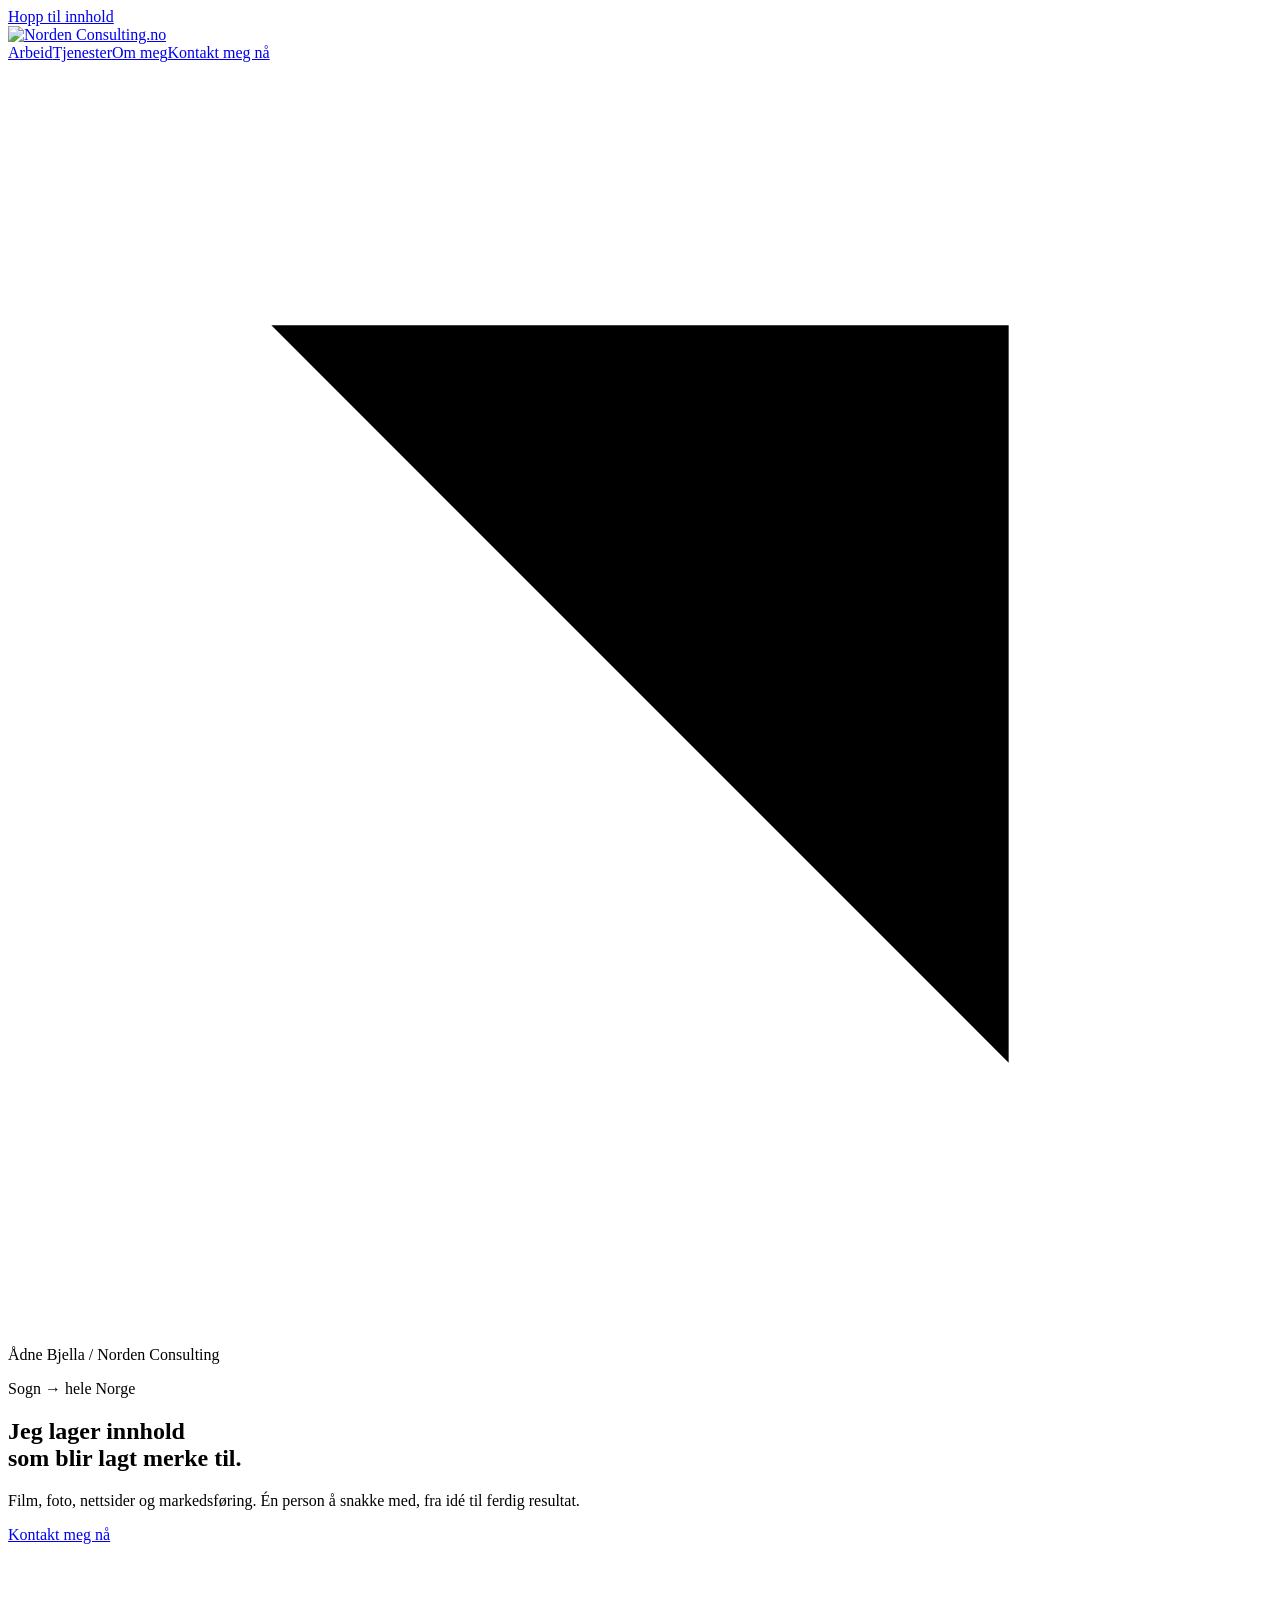
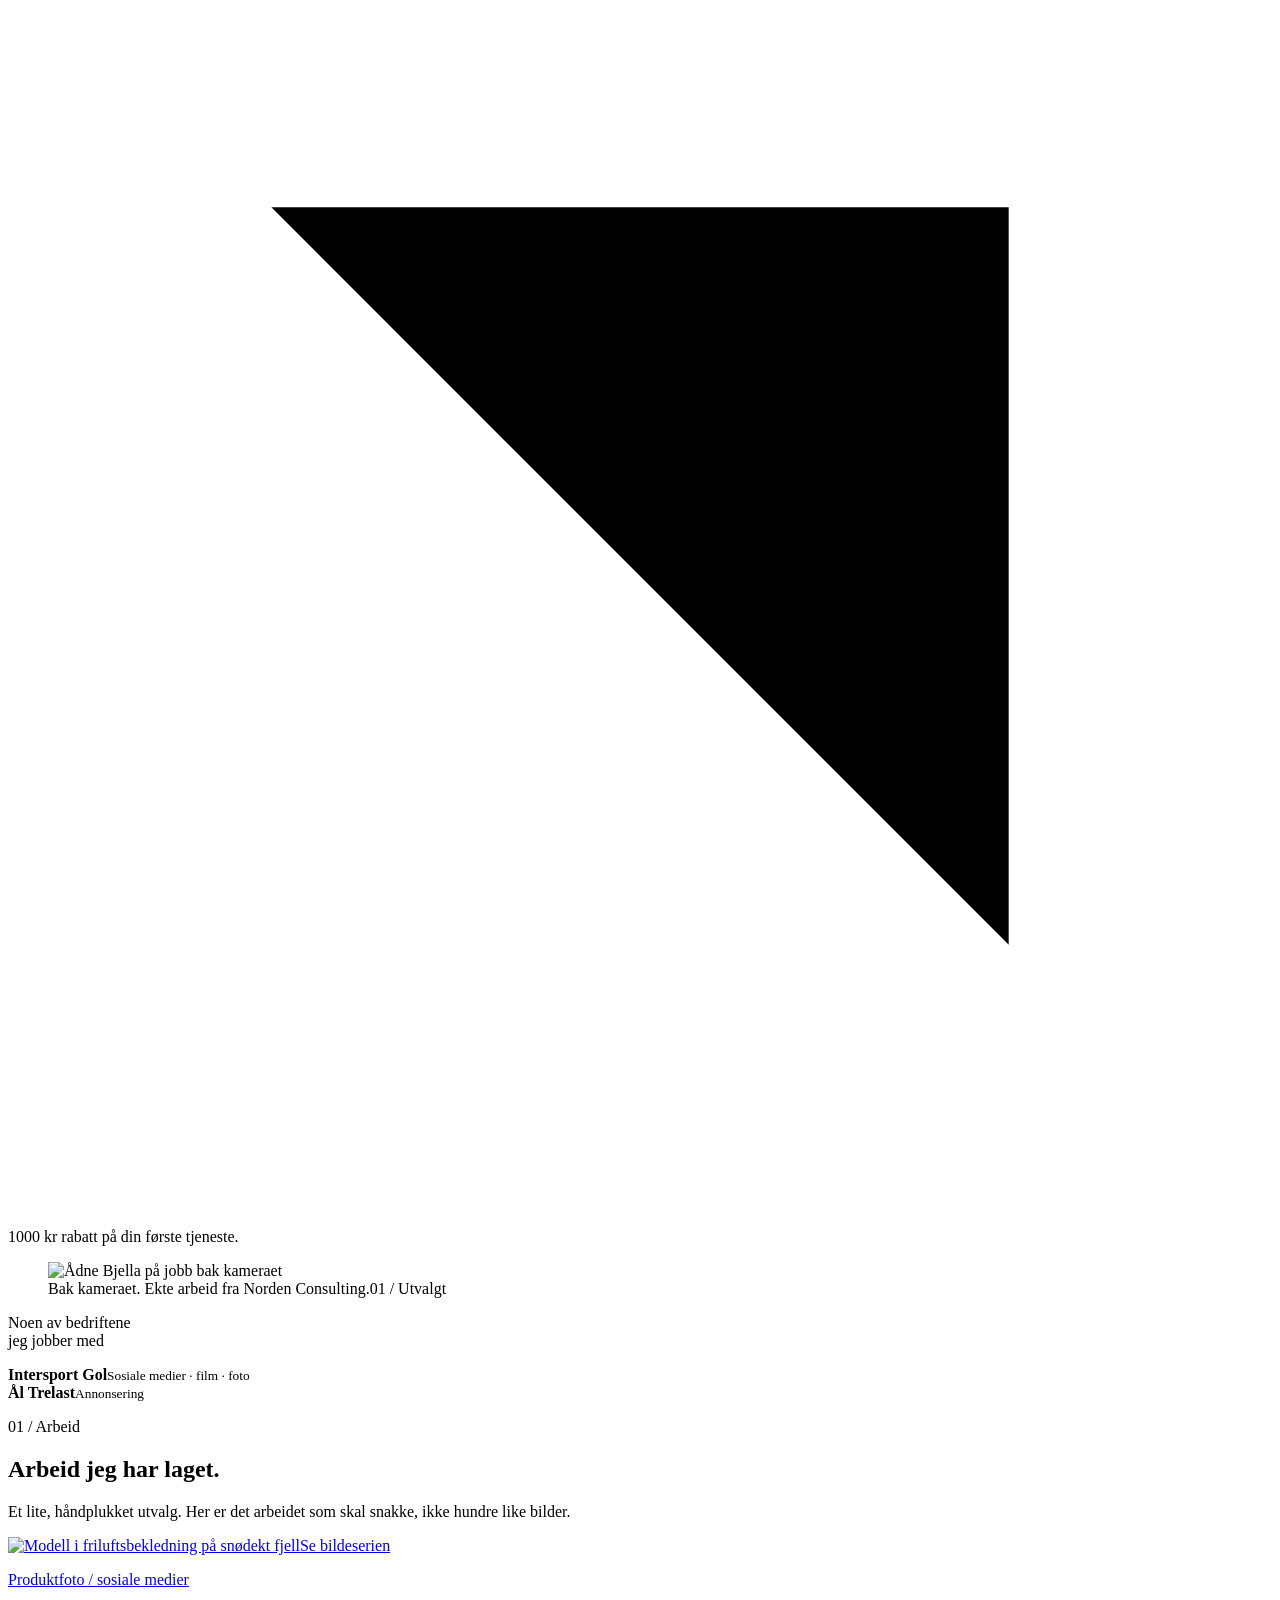
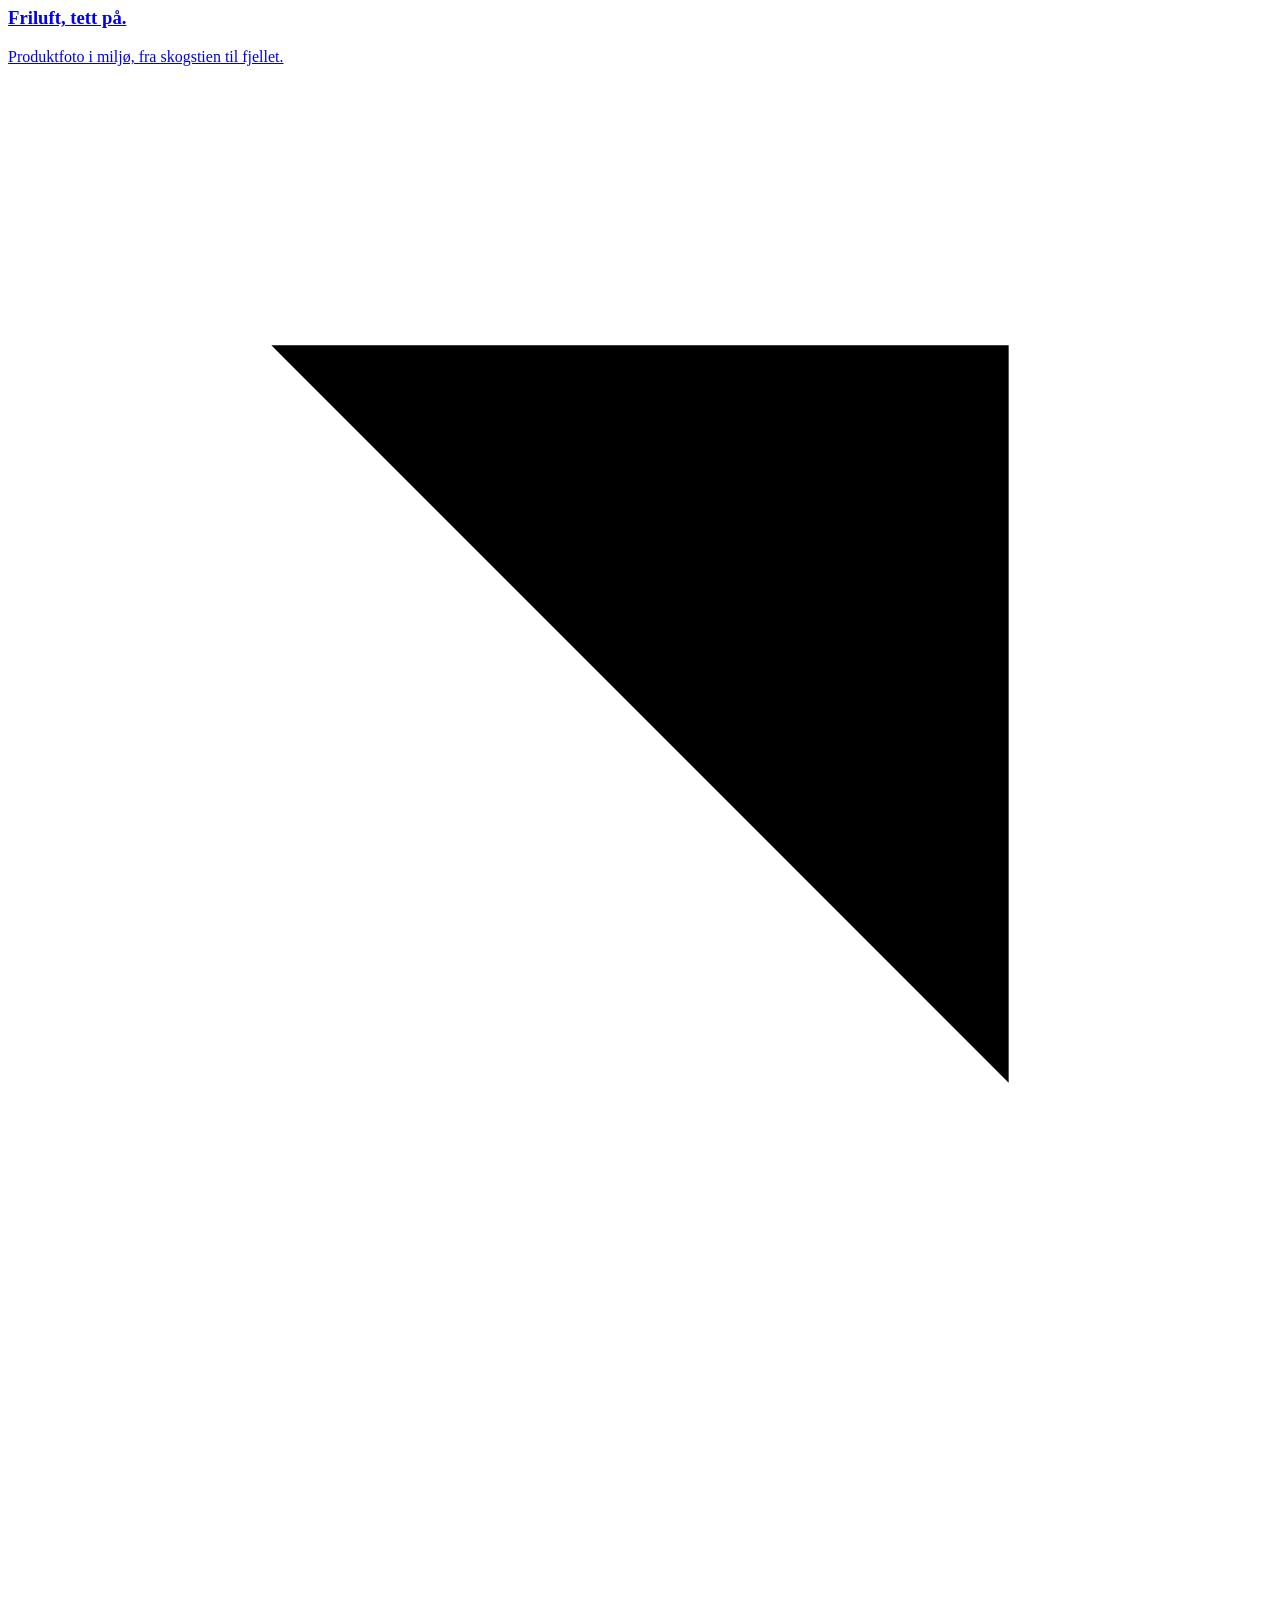
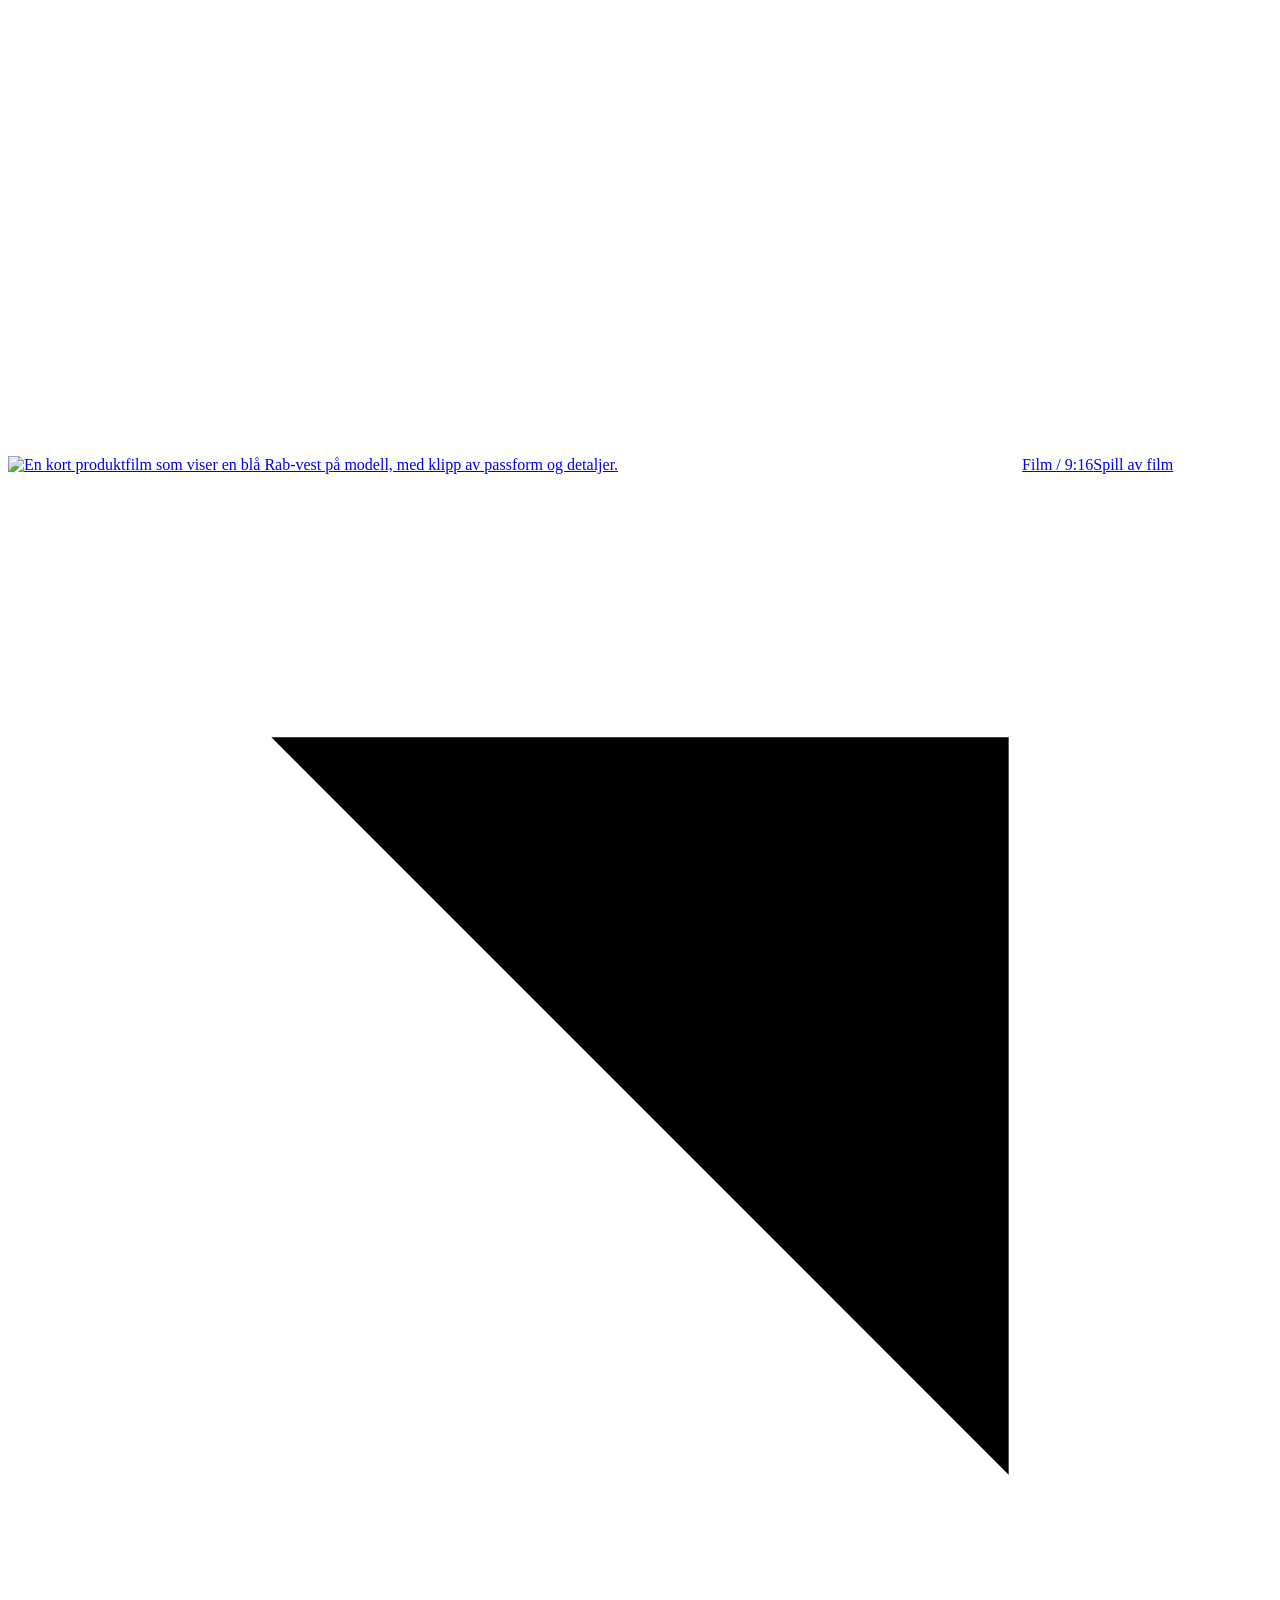
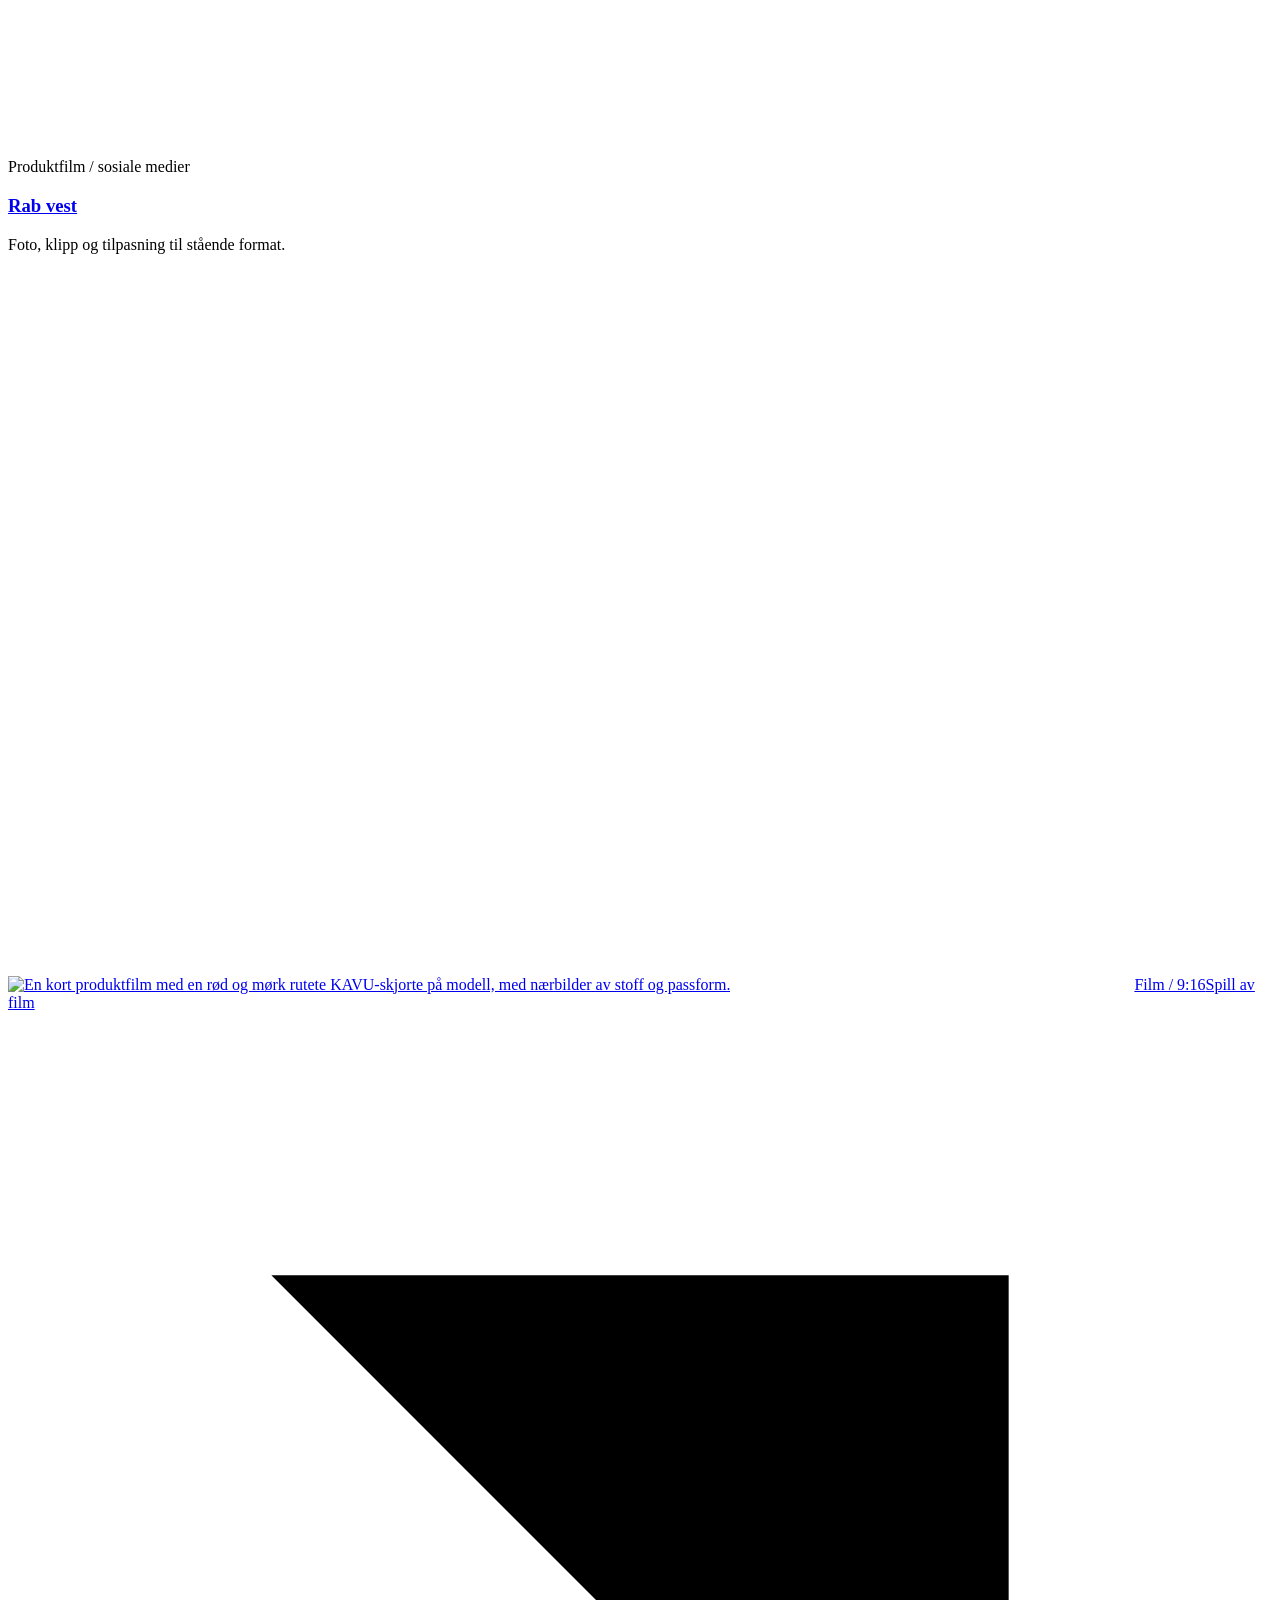
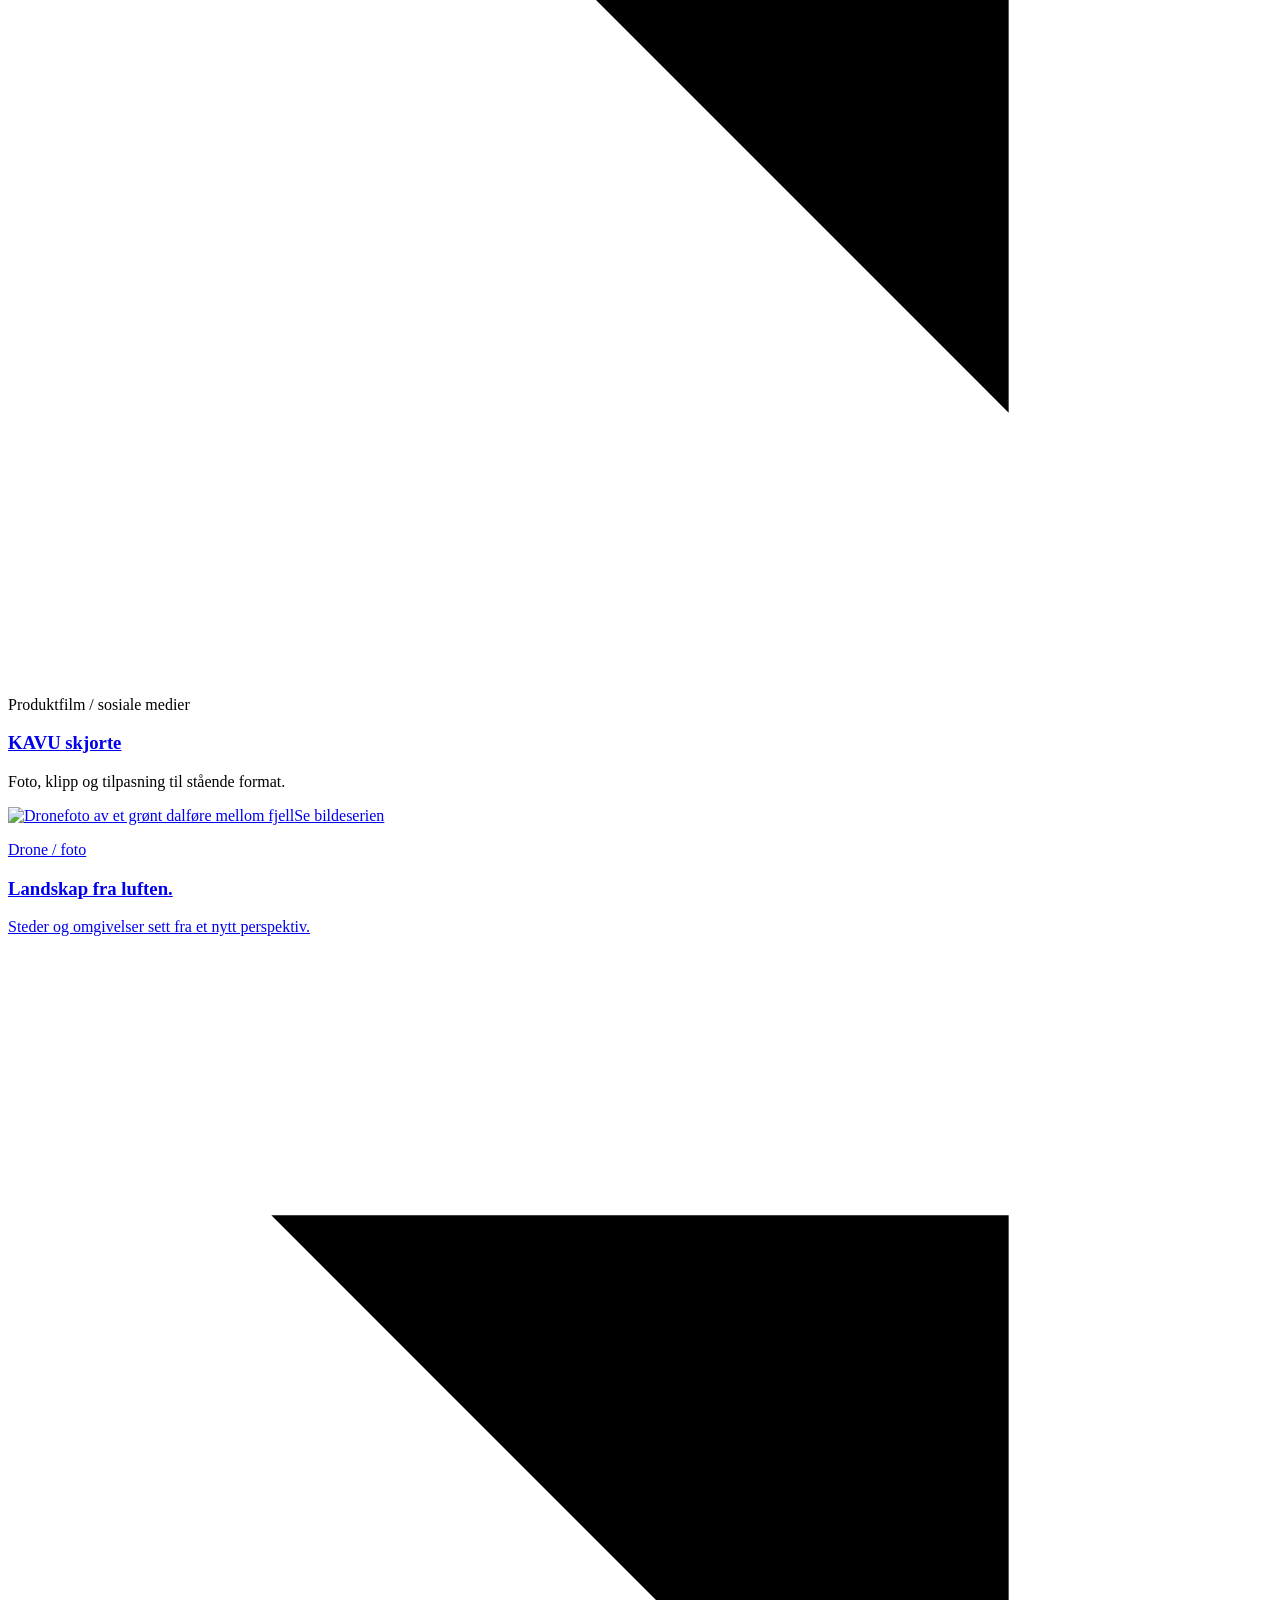
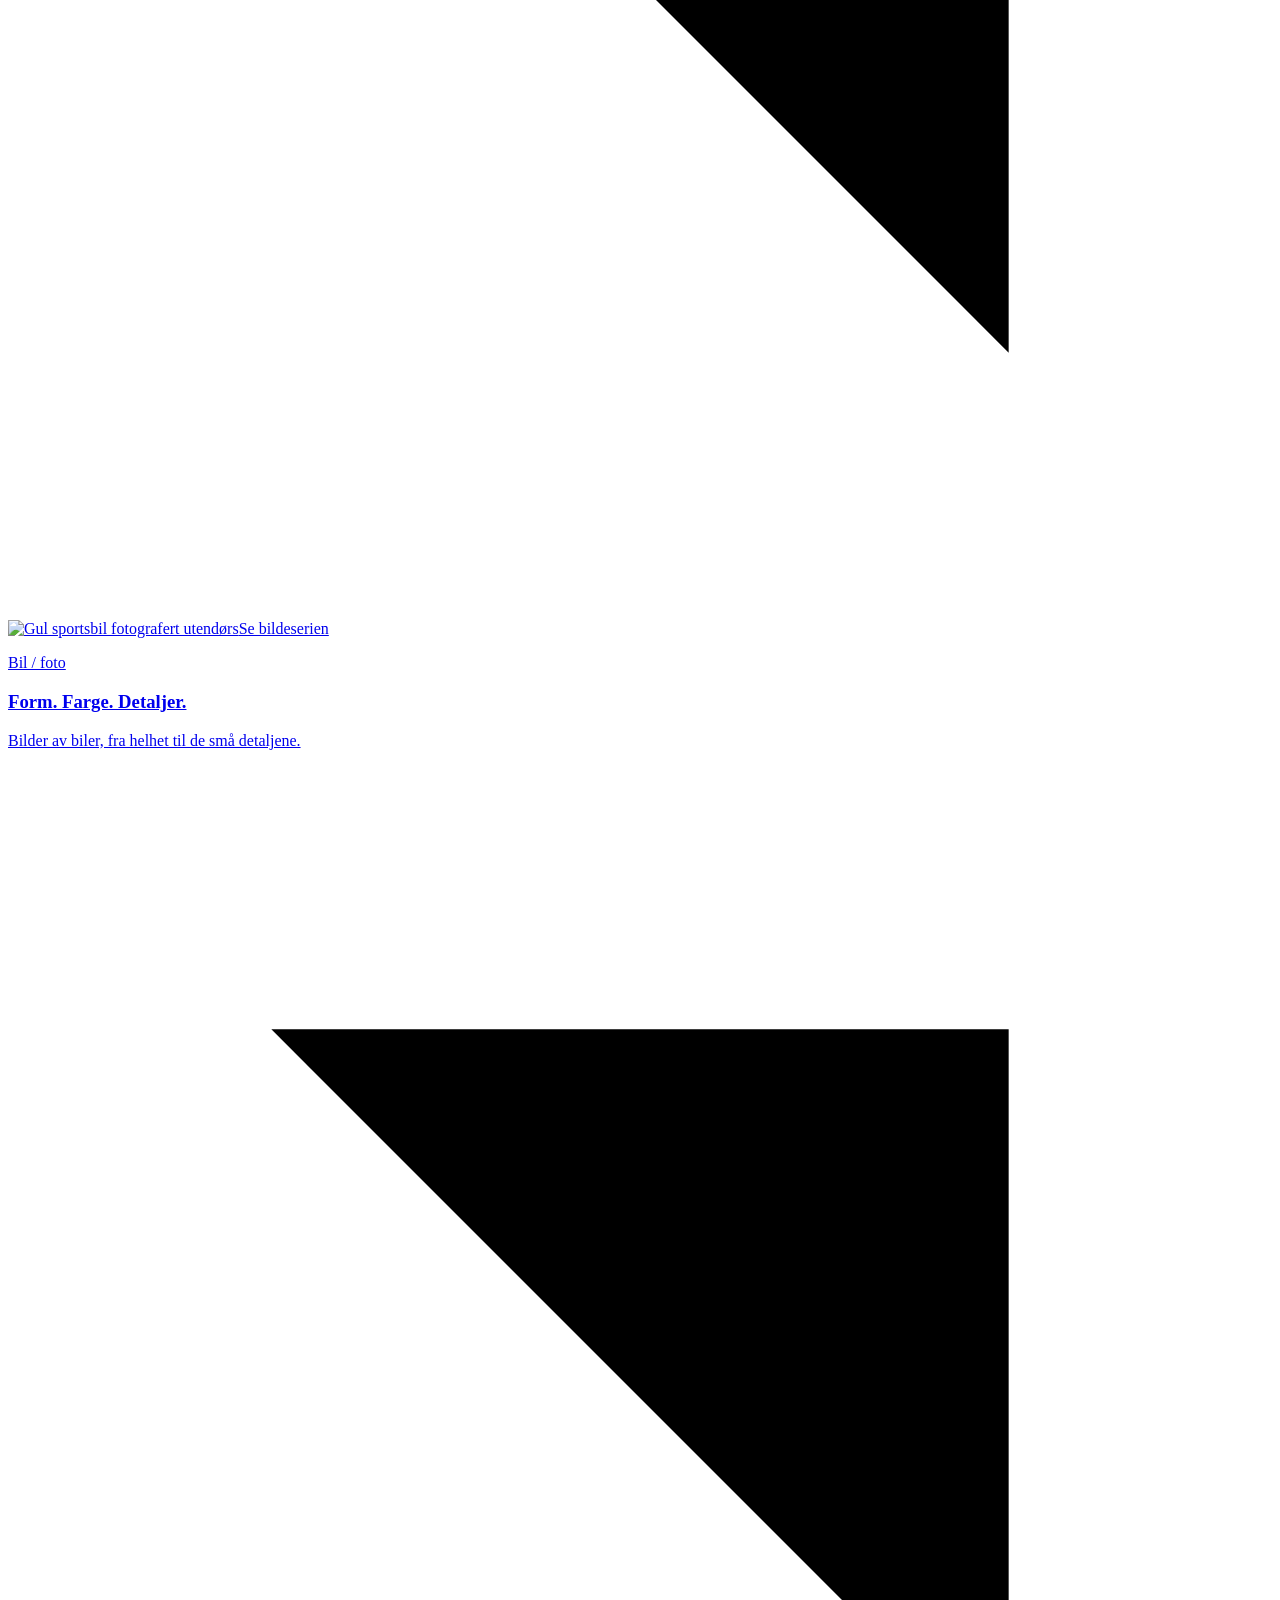
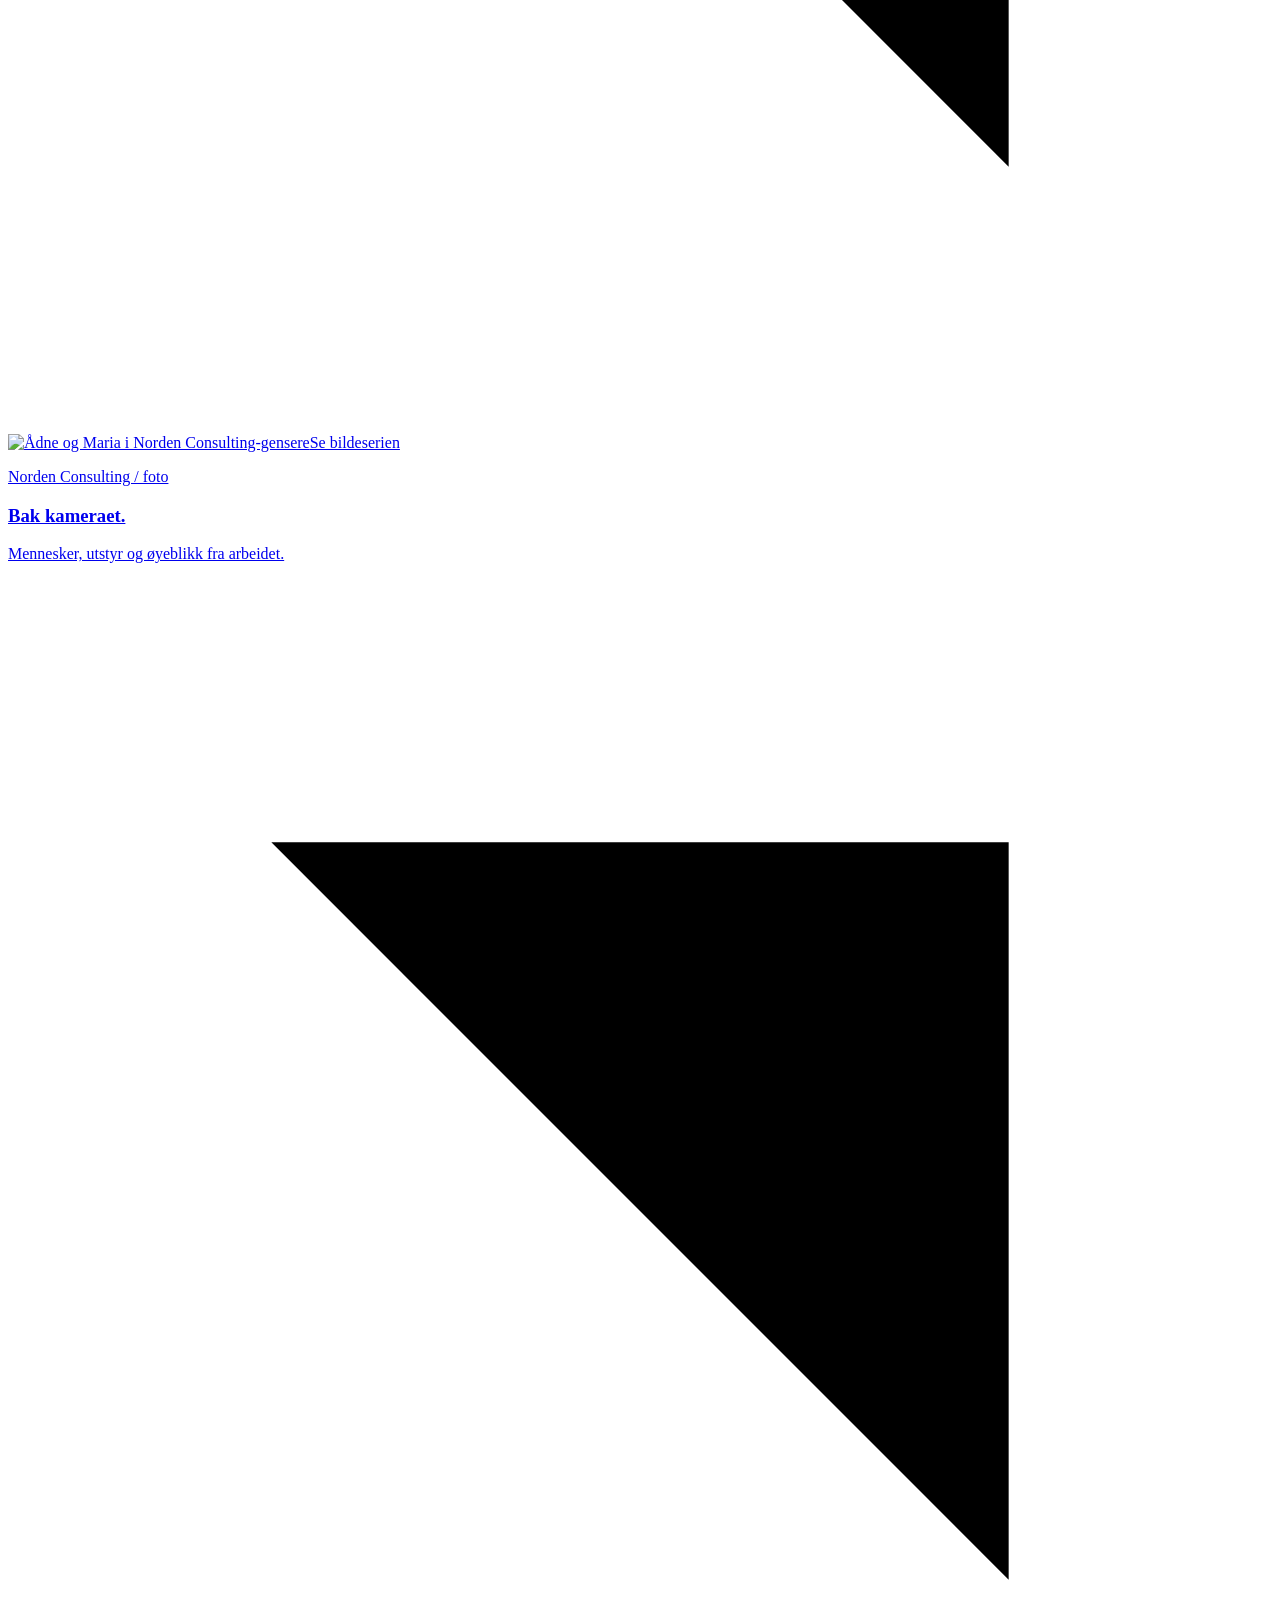
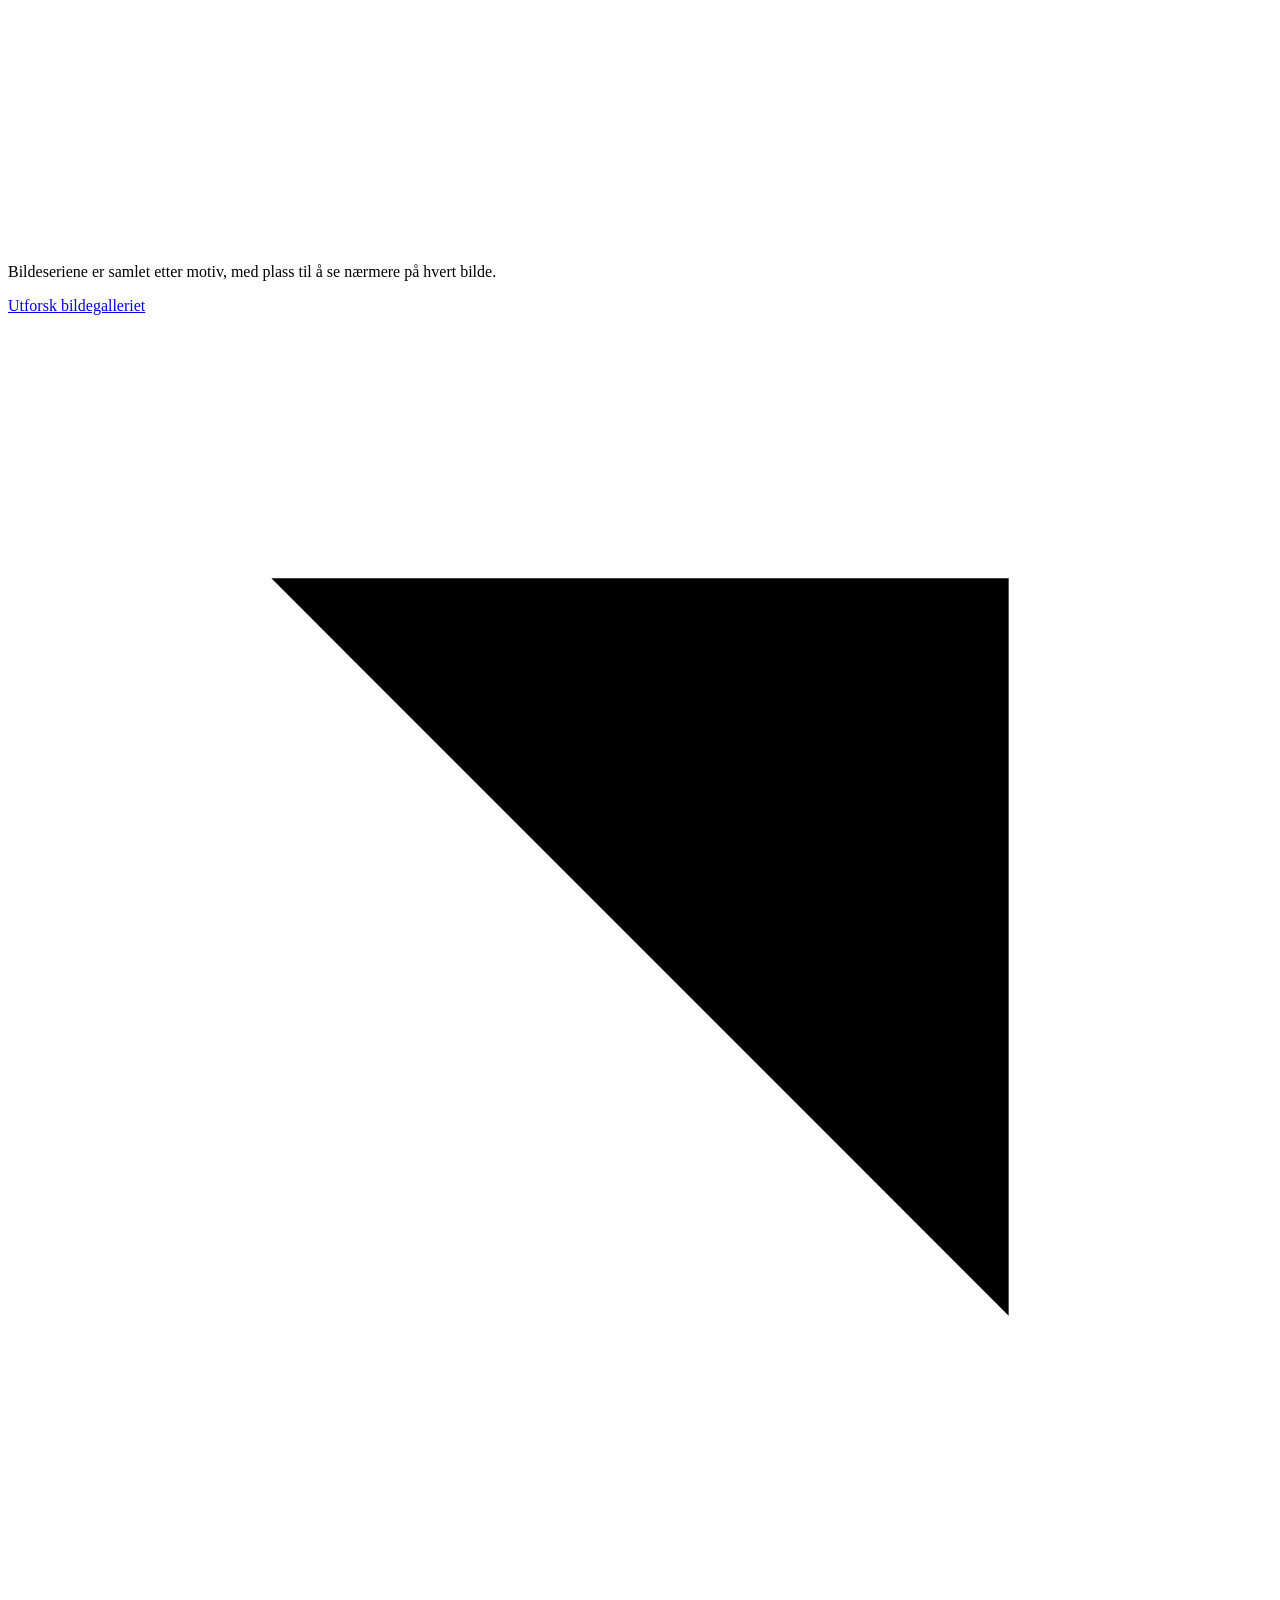
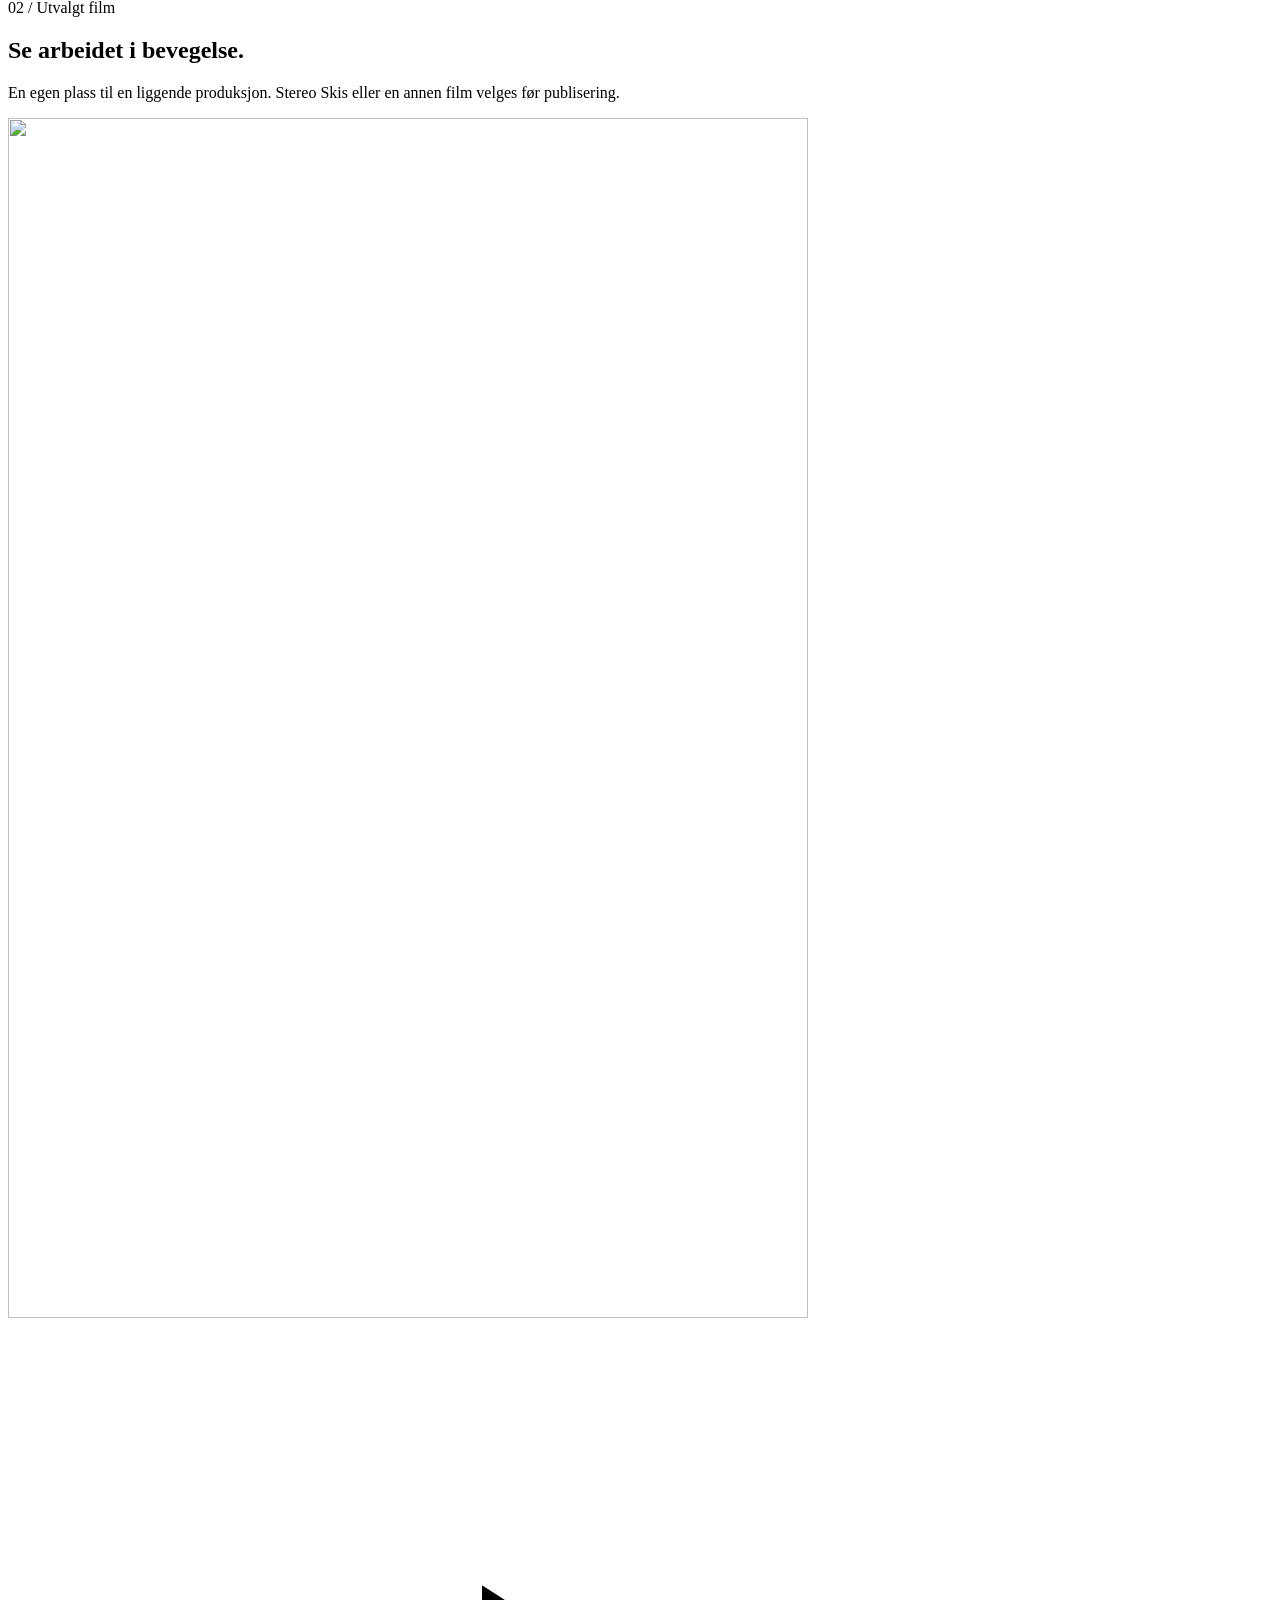
==== index.html @ a2a270f1 "Rework showcase homepage with personal hero, wide film slot, authentic review section" ====
<!doctype html>
<html lang="nb">
  <head>
    <meta charset="utf-8" />
    <meta name="viewport" content="width=device-width,initial-scale=1" />
    <title>Norden Consulting | Foto, film og markedsføring i Sogn</title>
    <meta
      name="description"
      content="Foto, videoproduksjon, annonsering, sosiale medier og nettsider fra Sogn. Norden Consulting hjelper bedrifter i Vestland og resten av Norge."
    />
    <meta name="theme-color" content="#111717" />
    <link rel="canonical" href="https://nordenconsulting.no/" />
    <meta property="og:type" content="website" />
    <meta property="og:locale" content="nb_NO" />
    <meta property="og:site_name" content="Norden Consulting" />
    <meta
      property="og:title"
      content="Norden Consulting | Foto, film og markedsføring i Sogn"
    />
    <meta
      property="og:description"
      content="Foto, videoproduksjon, annonsering, sosiale medier og nettsider fra Sogn. Norden Consulting hjelper bedrifter i Vestland og resten av Norge."
    />
    <meta property="og:url" content="https://nordenconsulting.no/" />
    <meta
      property="og:image"
      content="https://nordenconsulting.no/assets/img/og-image.jpg"
    />
    <meta property="og:image:width" content="1200" />
    <meta property="og:image:height" content="630" />
    <meta
      property="og:image:alt"
      content="Norden Consulting, foto og digital markedsføring"
    />
    <meta name="twitter:card" content="summary_large_image" />
    <meta
      name="twitter:title"
      content="Norden Consulting | Foto, film og markedsføring i Sogn"
    />
    <meta
      name="twitter:description"
      content="Foto, videoproduksjon, annonsering, sosiale medier og nettsider fra Sogn. Norden Consulting hjelper bedrifter i Vestland og resten av Norge."
    />
    <meta
      name="twitter:image"
      content="https://nordenconsulting.no/assets/img/og-image.jpg"
    />
    <link
      rel="icon"
      href="/assets/img/favicon.png"
      type="image/png"
      sizes="180x180"
    />
    <link rel="apple-touch-icon" href="/assets/img/apple-touch-icon.png" />
    <link
      rel="preload"
      href="/assets/fonts/syne.woff2"
      as="font"
      type="font/woff2"
      crossorigin
    />
    <link rel="stylesheet" href="/css/site.css" />
    <script src="/js/site.js" defer></script>
    <script type="application/ld+json">
      {
        "@context": "https://schema.org",
        "@type": "ProfessionalService",
        "@id": "https://nordenconsulting.no/#business",
        "name": "Norden Consulting",
        "url": "https://nordenconsulting.no/",
        "logo": "https://nordenconsulting.no/assets/img/norden-logo.webp",
        "image": "https://nordenconsulting.no/assets/img/og-image.jpg",
        "email": "adne@nordenconsulting.no",
        "telephone": "+4790527474",
        "description": "Ådne Bjella hjelper bedrifter med foto, film, sosiale medier, annonsering, nettsider, SEO, grafisk design, dronefoto og 3D-visning.",
        "areaServed": [
          { "@type": "AdministrativeArea", "name": "Sogn" },
          { "@type": "AdministrativeArea", "name": "Vestland" },
          { "@type": "Country", "name": "Norge" }
        ],
        "hasOfferCatalog": {
          "@type": "OfferCatalog",
          "name": "Tjenester fra Norden Consulting",
          "itemListElement": [
            { "@type": "OfferCatalog", "name": "Foto og videoproduksjon" },
            { "@type": "OfferCatalog", "name": "Sosiale medier og innholdsproduksjon" },
            { "@type": "OfferCatalog", "name": "Digital annonsering" },
            { "@type": "OfferCatalog", "name": "Nettsider og søkemotoroptimalisering" },
            { "@type": "OfferCatalog", "name": "Dronefoto og 3D-visning" }
          ]
        },
        "founder": { "@type": "Person", "name": "Ådne Bjella" },
        "hasOfferCatalog": {
          "@type": "OfferCatalog",
          "name": "Tjenester fra Norden Consulting",
          "itemListElement": [
            { "@type": "OfferCatalog", "name": "Film og foto", "itemListElement": [ { "@type": "OfferCatalog", "name": "Bedriftsfoto og produktfoto" }, { "@type": "OfferCatalog", "name": "Videoproduksjon og innhold til sosiale medier" } ] },
            { "@type": "OfferCatalog", "name": "Digital markedsføring", "itemListElement": [ { "@type": "OfferCatalog", "name": "Annonsering i sosiale medier og Google" } ] },
            { "@type": "OfferCatalog", "name": "Nettsider og synlighet", "itemListElement": [ { "@type": "OfferCatalog", "name": "Nettsider, søkemotoroptimalisering og grafisk design" } ] },
            { "@type": "OfferCatalog", "name": "Drone og 3D", "itemListElement": [ { "@type": "OfferCatalog", "name": "Dronefoto og dronefilm" }, { "@type": "OfferCatalog", "name": "3D-visning" } ] }
          ]
        },
        "address": {
          "@type": "PostalAddress",
          "addressRegion": "Sogn",
          "addressCountry": "NO"
        }
      }
    </script>
  </head>
  <body>
    <a class="skip" href="#main">Hopp til innhold</a>
    <header class="site-header">
      <div class="wrap header-inner">
        <a href="/" class="brand" aria-label="Norden Consulting, forsiden"
          ><img
            src="/assets/img/norden-logo.webp"
            alt="Norden Consulting.no"
            width="960"
            height="132"
        /></a>
        <nav class="nav" aria-label="Hovedmeny">
          <a href="/#arbeid">Arbeid</a><a href="/#tjenester">Tjenester</a
          ><a href="/#om-meg">Om meg</a
          ><a class="button header-cta" href="/#kontakt" data-contact
            >Kontakt meg nå<svg viewBox="0 0 24 24" aria-hidden="true">
              <path d="M5 19 19 5M5 5h14v14" /></svg
          ></a>
        </nav>
      </div>
    </header>
    <main id="main">
      <section class="hero wrap" aria-labelledby="hero-title">
        <div class="hero-topline">
          <p class="eyebrow">Ådne Bjella / Norden Consulting</p>
          <p class="availability">Sogn → hele Norge</p>
        </div>
        <div class="hero-grid">
          <div class="hero-copy">
            <h1 id="hero-title">Jeg lager innhold<br />som <span>blir lagt merke til.</span></h1>
            <p>
              Film, foto, nettsider og markedsføring. Én person å snakke med, fra idé til ferdig resultat.
            </p>
            <a class="button" href="/#kontakt" data-contact
              >Kontakt meg nå<svg viewBox="0 0 24 24" aria-hidden="true">
                <path d="M5 19 19 5M5 5h14v14" /></svg
            ></a>
            <p class="offer-note">1000 kr rabatt på din første tjeneste.</p>
          </div>
          <figure class="hero-visual">
            <img
              src="/assets/img/bak-kamera-800.webp"
              srcset="
                /assets/img/bak-kamera-480.webp 480w,
                /assets/img/bak-kamera-800.webp 800w
              "
              sizes="(max-width:700px) 90vw,48vw"
              width="800"
              height="1000"
              fetchpriority="high"
              alt="Ådne Bjella på jobb bak kameraet"
            />
            <figcaption>
              <span>Bak kameraet. Ekte arbeid fra Norden Consulting.</span
              ><span>01 / Utvalgt</span>
            </figcaption>
          </figure>
        </div>
        <div class="client-strip">
          <p>Noen av bedriftene<br />jeg jobber med</p>
          <div class="client">
            <strong>Intersport Gol</strong
            ><small>Sosiale medier · film · foto</small>
          </div>
          <div class="client">
            <strong>Ål Trelast</strong><small>Annonsering</small>
          </div>
        </div>
      </section>
      <section
        class="work section wrap"
        id="arbeid"
        aria-labelledby="work-title"
      >
        <div class="section-head">
          <div>
            <p class="eyebrow">01 / Arbeid</p>
            <h2 id="work-title">Arbeid jeg har laget.</h2>
          </div>
          <p>
            Et lite, håndplukket utvalg. Her er det arbeidet som skal snakke, ikke hundre like bilder.
          </p>
        </div>
        <div
          class="filters"
          role="group"
          aria-label="Filtrer porteføljen"
          hidden
        >
          <button
            class="filter"
            type="button"
            data-filter="all"
            aria-pressed="true"
          >
            Alt arbeid</button
          ><button
            class="filter"
            type="button"
            data-filter="film"
            aria-pressed="false"
          >
            Film</button
          ><button
            class="filter"
            type="button"
            data-filter="foto"
            aria-pressed="false"
          >
            Foto</button
          ><button
            class="filter"
            type="button"
            data-filter="some"
            aria-pressed="false"
          >
            SoMe-innhold</button
          ><button
            class="filter"
            type="button"
            data-filter="drone"
            aria-pressed="false"
          >
            Drone
          </button>
        </div>
        <p id="filter-status" class="sr-only" role="status"></p>
        <div class="portfolio">
          <article class="project feature" data-category="foto some">
            <a class="project-link" href="/arbeid/foto/#friluft"
              ><div class="project-media">
                <img
                  src="/assets/img/foto-cover-800.webp"
                  srcset="
                    /assets/img/foto-cover-480.webp 480w,
                    /assets/img/foto-cover-800.webp 800w
                  "
                  sizes="(max-width:700px) 90vw,45vw"
                  alt="Modell i friluftsbekledning på snødekt fjell"
                  width="800"
                  height="1200"
                  loading="lazy"
                  decoding="async"
                /><span class="project-tag">Se bildeserien</span>
              </div>
              <div class="project-info">
                <div>
                  <p class="kicker">Produktfoto / sosiale medier</p>
                  <h3>Friluft, tett på.</h3>
                  <p>Produktfoto i miljø, fra skogstien til fjellet.</p>
                </div>
                <span class="project-arrow"
                  ><svg viewBox="0 0 24 24" aria-hidden="true">
                    <path d="M5 19 19 5M5 5h14v14" /></svg
                ></span></div
            ></a>
          </article>
          <article class="project reel" data-category="film some">
            <div class="project-media" data-preview-card>
              <a
                class="project-link"
                href="/arbeid/rab-vest/"
                data-film="rab-vest"
                data-title="Rab vest"
                data-description="En kort produktfilm som viser en blå Rab-vest på modell, med klipp av passform og detaljer."
                aria-label="Spill av Rab vest"
                ><img
                  src="/assets/video/rab-vest/poster.webp"
                  width="540"
                  height="960"
                  alt="En kort produktfilm som viser en blå Rab-vest på modell, med klipp av passform og detaljer."
                  loading="lazy" /><video
                  width="404"
                  height="720"
                  muted
                  loop
                  playsinline
                  preload="none"
                  data-preview="/assets/video/rab-vest/preview.mp4"
                  aria-hidden="true"
                  tabindex="-1"
                ></video
                ><span class="project-tag">Film / 9:16</span
                ><span class="play-label"
                  >Spill av film
                  <svg viewBox="0 0 24 24" aria-hidden="true">
                    <path d="M5 19 19 5M5 5h14v14" /></svg></span></a
              ><button
                class="preview-toggle"
                type="button"
                aria-label="Spill stille forhåndsvisning av Rab vest"
                aria-pressed="false"
                hidden
              >
                ▷
              </button>
            </div>
            <div class="project-info">
              <div>
                <p class="kicker">Produktfilm / sosiale medier</p>
                <h3><a href="/arbeid/rab-vest/">Rab vest</a></h3>
                <p>Foto, klipp og tilpasning til stående format.</p>
              </div>
            </div>
          </article>
          <article class="project reel" data-category="film some">
            <div class="project-media" data-preview-card>
              <a
                class="project-link"
                href="/arbeid/kavu-skjorte/"
                data-film="kavu-skjorte"
                data-title="KAVU skjorte"
                data-description="En kort produktfilm med en rød og mørk rutete KAVU-skjorte på modell, med nærbilder av stoff og passform."
                aria-label="Spill av KAVU skjorte"
                ><img
                  src="/assets/video/kavu-skjorte/poster.webp"
                  width="540"
                  height="960"
                  alt="En kort produktfilm med en rød og mørk rutete KAVU-skjorte på modell, med nærbilder av stoff og passform."
                  loading="lazy" /><video
                  width="404"
                  height="720"
                  muted
                  loop
                  playsinline
                  preload="none"
                  data-preview="/assets/video/kavu-skjorte/preview.mp4"
                  aria-hidden="true"
                  tabindex="-1"
                ></video
                ><span class="project-tag">Film / 9:16</span
                ><span class="play-label"
                  >Spill av film
                  <svg viewBox="0 0 24 24" aria-hidden="true">
                    <path d="M5 19 19 5M5 5h14v14" /></svg></span></a
              ><button
                class="preview-toggle"
                type="button"
                aria-label="Spill stille forhåndsvisning av KAVU skjorte"
                aria-pressed="false"
                hidden
              >
                ▷
              </button>
            </div>
            <div class="project-info">
              <div>
                <p class="kicker">Produktfilm / sosiale medier</p>
                <h3><a href="/arbeid/kavu-skjorte/">KAVU skjorte</a></h3>
                <p>Foto, klipp og tilpasning til stående format.</p>
              </div>
            </div>
          </article>
          <article class="project" data-category="foto drone">
            <a class="project-link" href="/arbeid/foto/#drone"
              ><div class="project-media">
                <img
                  src="/assets/img/drone-cover-800.webp"
                  srcset="
                    /assets/img/drone-cover-480.webp 480w,
                    /assets/img/drone-cover-800.webp 800w
                  "
                  sizes="(max-width:700px) 90vw,45vw"
                  alt="Dronefoto av et grønt dalføre mellom fjell"
                  width="800"
                  height="600"
                  loading="lazy"
                  decoding="async"
                /><span class="project-tag">Se bildeserien</span>
              </div>
              <div class="project-info">
                <div>
                  <p class="kicker">Drone / foto</p>
                  <h3>Landskap fra luften.</h3>
                  <p>Steder og omgivelser sett fra et nytt perspektiv.</p>
                </div>
                <span class="project-arrow"
                  ><svg viewBox="0 0 24 24" aria-hidden="true">
                    <path d="M5 19 19 5M5 5h14v14" /></svg
                ></span></div
            ></a>
          </article>
          <article class="project" data-category="foto">
            <a class="project-link" href="/arbeid/foto/#bil"
              ><div class="project-media">
                <img
                  src="/assets/img/bil-cover-800.webp"
                  srcset="
                    /assets/img/bil-cover-480.webp 480w,
                    /assets/img/bil-cover-800.webp 800w
                  "
                  sizes="(max-width:700px) 90vw,45vw"
                  alt="Gul sportsbil fotografert utendørs"
                  width="800"
                  height="1200"
                  loading="lazy"
                  decoding="async"
                /><span class="project-tag">Se bildeserien</span>
              </div>
              <div class="project-info">
                <div>
                  <p class="kicker">Bil / foto</p>
                  <h3>Form. Farge. Detaljer.</h3>
                  <p>Bilder av biler, fra helhet til de små detaljene.</p>
                </div>
                <span class="project-arrow"
                  ><svg viewBox="0 0 24 24" aria-hidden="true">
                    <path d="M5 19 19 5M5 5h14v14" /></svg
                ></span></div
            ></a>
          </article>
          <article class="project" data-category="foto">
            <a class="project-link" href="/arbeid/foto/#bak-kamera"
              ><div class="project-media">
                <img
                  src="/assets/img/norden-gensere-800.webp"
                  srcset="
                    /assets/img/norden-gensere-480.webp 480w,
                    /assets/img/norden-gensere-800.webp 800w
                  "
                  sizes="(max-width:700px) 90vw,45vw"
                  alt="Ådne og Maria i Norden Consulting-gensere"
                  width="800"
                  height="1200"
                  loading="lazy"
                  decoding="async"
                /><span class="project-tag">Se bildeserien</span>
              </div>
              <div class="project-info">
                <div>
                  <p class="kicker">Norden Consulting / foto</p>
                  <h3>Bak kameraet.</h3>
                  <p>Mennesker, utstyr og øyeblikk fra arbeidet.</p>
                </div>
                <span class="project-arrow"
                  ><svg viewBox="0 0 24 24" aria-hidden="true">
                    <path d="M5 19 19 5M5 5h14v14" /></svg
                ></span></div
            ></a>
          </article>
        </div>
        <div class="work-bottom">
          <p>
            Bildeseriene er samlet etter motiv, med plass til å se nærmere på
            hvert bilde.
          </p>
          <a class="text-link" href="/arbeid/foto/"
            >Utforsk bildegalleriet
            <svg viewBox="0 0 24 24" aria-hidden="true">
              <path d="M5 19 19 5M5 5h14v14" /></svg
          ></a>
        </div>
      </section>
      <section class="section showcase-film wrap" id="film" aria-labelledby="showcase-film-title">
        <div class="section-head">
          <div><p class="eyebrow">02 / Utvalgt film</p><h2 id="showcase-film-title">Se arbeidet i bevegelse.</h2></div>
          <p>En egen plass til en liggende produksjon. Stereo Skis eller en annen film velges før publisering.</p>
        </div>
        <div class="feature-film-shell">
          <div class="feature-film-frame" role="img" aria-label="Plass reservert for en liggende filmproduksjon i 16:9-format">
            <img src="/assets/img/foto-cover-800.webp" alt="" width="800" height="1200" loading="lazy" decoding="async"/>
            <div class="feature-film-overlay">
              <span class="feature-film-mark"><svg viewBox="0 0 24 24" aria-hidden="true"><path d="m9 5 11 7-11 7z"/></svg></span>
              <span class="feature-film-caption">Utvalgt film / 16:9</span>
              <strong>Filmplass klar</strong>
              <small>Endelig film og plakatbilde legges inn når de er valgt.</small>
            </div>
          </div>
          <!-- Release: replace the static frame with an actual <video controls playsinline preload="metadata" poster="..."><source src="..." type="video/mp4"></video>. Never publish a non-working play button. -->
        </div>
      </section>
      <section class="section reviews wrap" id="anmeldelser" aria-labelledby="reviews-title">
        <div class="section-head">
          <div><p class="eyebrow">03 / Samarbeid</p><h2 id="reviews-title">Hva kundene sier.</h2></div>
          <p>Her får daglig leder plass med et ekte portrett, navn, firma og sin egen kommentar.</p>
        </div>
        <div class="review-preview">
          <div class="review-avatar" aria-hidden="true"><svg viewBox="0 0 24 24"><circle cx="12" cy="8" r="4"/><path d="M4 21c0-5 3-8 8-8s8 3 8 8"/></svg></div>
          <div>
            <p class="review-flag">Klart for første kundeomtale</p>
            <p class="review-quote">Kundeuttalelser legges inn når sitat, bilde, navn og tillatelse er bekreftet.</p>
            <p class="review-person">Daglig leder · Bedrift</p>
          </div>
        </div>
      </section>
      <section
        class="section light"
        id="tjenester"
        aria-labelledby="services-title"
      >
        <div class="wrap">
          <p class="eyebrow">04 / Dette kan jeg hjelpe med</p>
          <div class="service-intro">
            <h2 id="services-title">Dette hjelper jeg deg med.</h2>
            <p>
              Trenger du en film, noen som følger opp de sosiale kanalene eller
              en ny nettside? Jeg hjelper med det du trenger, og setter det
              sammen når det er nyttig.
            </p>
          </div>
          <article class="service-row">
            <span class="service-no">01</span>
            <h3><svg class="service-icon" viewBox="0 0 24 24" fill="none" stroke="currentColor" stroke-width="1.6" stroke-linecap="round" stroke-linejoin="round" aria-hidden="true"><path d="M4 7h4l2-2h4l2 2h4v12H4z"/><circle cx="12" cy="13" r="3.5"/></svg>Innhold med noe å vise.</h3>
            <div>
              <p>
                Jeg fotograferer og filmer produkter, mennesker og steder. Du
                får innhold tilpasset nettsiden, kampanjen eller de sosiale
                kanalene.
              </p>
              <ul>
                <li>Foto og film</li>
                <li>Sosiale medier</li>
              </ul>
            </div>
          </article>
          <article class="service-row">
            <span class="service-no">02</span>
            <h3><svg class="service-icon" viewBox="0 0 24 24" fill="none" stroke="currentColor" stroke-width="1.6" stroke-linecap="round" stroke-linejoin="round" aria-hidden="true"><path d="m4 11 10-5v12L4 14z"/><path d="M14 9a4 4 0 0 1 0 6M7 15l1 5h4l-2-5"/></svg>Annonser som treffer riktig.</h3>
            <div>
              <p>
                Jeg hjelper med oppsett, innhold og oppfølging av annonser.
                Plattform og budskap velges ut fra hvem bedriften din vil nå.
              </p>
              <ul>
                <li>Google</li>
                <li>Snapchat</li>
                <li>TikTok</li>
              </ul>
            </div>
          </article>
          <article class="service-row">
            <span class="service-no">03</span>
            <h3><svg class="service-icon" viewBox="0 0 24 24" fill="none" stroke="currentColor" stroke-width="1.6" stroke-linecap="round" stroke-linejoin="round" aria-hidden="true"><rect x="3" y="4" width="18" height="16" rx="2"/><path d="M3 9h18M7 6.5h.01M10 6.5h.01M8 15h8"/></svg>Et godt sted å lande.</h3>
            <div>
              <p>
                Jeg lager oversiktlige nettsider og jobber med innhold, struktur
                og SEO, slik at det blir enklere å finne deg og ta kontakt.
              </p>
              <ul>
                <li>Nettsider</li>
                <li>SEO</li>
                <li>Grafisk design</li>
              </ul>
            </div>
          </article>
          <article class="service-row">
            <span class="service-no">04</span>
            <h3><svg class="service-icon" viewBox="0 0 24 24" fill="none" stroke="currentColor" stroke-width="1.6" stroke-linecap="round" stroke-linejoin="round" aria-hidden="true"><circle cx="12" cy="12" r="8"/><path d="M4 12h16M12 4c-5 5-5 11 0 16M12 4c5 5 5 11 0 16"/></svg>Mer av helheten.</h3>
            <div>
              <p>
                Dronefoto og film viser omgivelsene. Med en 3D-visning kan
                kunder utforske rom og eiendommer digitalt, før de kommer på
                besøk.
              </p>
              <ul>
                <li>Dronefoto og film</li>
                <li>3D-visning</li>
              </ul>
            </div>
          </article>
          <div class="service-foot">
            <p>Jeg hjelper deg gjerne med å finne et godt sted å begynne.</p>
            <a class="button" href="/#kontakt" data-contact
              >Kontakt meg nå<svg viewBox="0 0 24 24" aria-hidden="true">
                <path d="M5 19 19 5M5 5h14v14" /></svg
            ></a>
          </div>
        </div>
      </section>
      <section class="section wrap" id="om-meg" aria-labelledby="about-title">
        <div class="about-grid">
          <figure class="portrait">
            <img
              src="/assets/img/adne-bjella-800.webp"
              srcset="
                /assets/img/adne-bjella-480.webp 480w,
                /assets/img/adne-bjella-800.webp 800w
              "
              sizes="(max-width:700px) 90vw,45vw"
              alt="Ådne Bjella, fotograf og mannen bak Norden Consulting"
              width="800"
              height="1000"
              loading="lazy"
              decoding="async"
            />
            <figcaption>
              <span>Ådne Bjella</span
              ><span>Han bak kameraet. Og e-posten.</span>
            </figcaption>
          </figure>
          <div class="about-copy">
            <p class="eyebrow">05 / Én person. Direkte kontakt.</p>
            <h2 id="about-title">Hei, jeg er Ådne.</h2>
            <p>
              Jeg driver Norden Consulting fra Sogn og jobber med bedrifter i
              hele Norge. Jeg liker å være tett på arbeidet, fra idé og opptak
              til ferdig innhold.
            </p>
            <p>
              Hos meg snakker du med den som gjør jobben. Jeg kan hjelpe med et
              enkelt oppdrag eller følge opp markedsføringen over tid.
            </p>
            <a class="text-link" href="/arbeid/foto/#bak-kamera"
              >Bli med bak kameraet
              <svg viewBox="0 0 24 24" aria-hidden="true">
                <path d="M5 19 19 5M5 5h14v14" /></svg
            ></a>
            <div class="process" aria-label="Slik jobber jeg">
              <div>
                <span>01</span><strong>En prat</strong>
                <p>Hva trenger du, og hvem skal du nå?</p>
              </div>
              <div>
                <span>02</span><strong>En plan</strong>
                <p>Innhold, omfang og pris avtales først.</p>
              </div>
              <div>
                <span>03</span><strong>Leveranse</strong>
                <p>Jeg produserer, tilpasser og følger opp.</p>
              </div>
            </div>
          </div>
        </div>
      </section>
      <section
        class="contact section wrap"
        id="kontakt"
        aria-labelledby="contact-title"
      >
        <div class="contact-grid">
          <div class="contact-copy">
            <p class="eyebrow">06 / La oss snakke</p>
            <h2 id="contact-title">Hva har du<br />på gang?</h2>
            <p>
              Fortell litt om bedriften og det du trenger hjelp med. Jeg tar
              kontakt, så finner jeg et forslag som passer.
            </p>
            <div class="discount">1000 kr</div>
            <p>rabatt på din første tjeneste.</p>
            <div class="contact-details">
              <a href="tel:+4790527474">905 27 474</a
              ><a href="mailto:adne@nordenconsulting.no"
                >adne@nordenconsulting.no</a
              >
            </div>
          </div>
          <div id="contact-home">
            <div class="contact-card" id="contact-card">
              <h3 id="form-title">Kontakt meg nå</h3>
              <p>En uforpliktende prat starter her.</p>
              <form
                id="contact-form"
                action="https://formspree.io/f/xeenpybw"
                method="POST"
              >
                <input
                  type="hidden"
                  name="subject"
                  value="Ny henvendelse fra Norden Consulting"
                />
                <div class="trap" aria-hidden="true">
                  <label for="website">La dette feltet stå tomt</label
                  ><input
                    id="website"
                    name="_gotcha"
                    tabindex="-1"
                    autocomplete="off"
                  />
                </div>
                <div class="form-grid">
                  <div class="field">
                    <label for="navn">Navn</label
                    ><input
                      id="navn"
                      name="navn"
                      autocomplete="name"
                      required
                      maxlength="120"
                    />
                  </div>
                  <div class="field">
                    <label for="epost">E-post</label
                    ><input
                      id="epost"
                      name="epost"
                      type="email"
                      autocomplete="email"
                      required
                      maxlength="254"
                    />
                  </div>
                  <div class="field full">
                    <label for="bedrift">Bedrift <span>(valgfritt)</span></label
                    ><input
                      id="bedrift"
                      name="bedrift"
                      autocomplete="organization"
                      maxlength="160"
                    />
                  </div>
                  <div class="field full">
                    <label for="melding">Hva trenger du hjelp med?</label
                    ><textarea
                      id="melding"
                      name="melding"
                      rows="4"
                      required
                      maxlength="5000"
                      placeholder="Fortell litt om det du har på gang."
                    ></textarea>
                  </div>
                </div>
                <div class="form-actions">
                  <button class="button" type="submit" id="send-button">
                    Send melding
                    <svg viewBox="0 0 24 24" aria-hidden="true">
                      <path d="M5 19 19 5M5 5h14v14" />
                    </svg>
                  </button>
                </div>
                <p class="form-note">
                  Opplysningene brukes for å svare på henvendelsen din.
                  <a href="/personvern/">Les om personvern</a>.
                </p>
                <p
                  class="form-status"
                  id="form-status"
                  role="status"
                  aria-live="polite"
                ></p>
                <button
                  id="native-submit"
                  class="button secondary"
                  type="button"
                  hidden
                >
                  Fortsett hos Formspree
                </button>
              </form>
              <div class="contact-details" data-modal-details hidden>
                <a href="tel:+4790527474">Ring 905 27 474</a
                ><a href="mailto:adne@nordenconsulting.no"
                  >adne@nordenconsulting.no</a
                >
              </div>
            </div>
          </div>
        </div>
      </section>
    </main>
    <footer class="site-footer">
      <div class="wrap footer-inner">
        <div class="footer-brand">
          <a href="/" class="brand" aria-label="Norden Consulting, forsiden"
            ><img
              src="/assets/img/norden-logo.webp"
              alt="Norden Consulting.no"
              width="960"
              height="132"
          /></a>
          <p>
            © 2026 Norden Consulting<br />Sogn, med hele Norge som
            arbeidsplass.
          </p>
        </div>
        <div class="footer-links">
          <a href="/arbeid/foto/">Bildegalleri</a
          ><a href="/personvern/">Personvern</a><a href="/#kontakt">Kontakt</a>
        </div>
      </div>
    </footer>
    <dialog
      class="modal photo-modal"
      id="photo-dialog"
      aria-labelledby="photo-caption"
    >
      <button
        class="modal-close"
        type="button"
        data-close
        aria-label="Lukk bildet"
      >
        ×</button
      ><img id="photo-full" alt="" width="1200" height="800" />
      <p id="photo-caption"></p>
    </dialog>
    <dialog
      class="modal video-modal"
      id="video-dialog"
      aria-labelledby="video-title"
    >
      <button
        class="modal-close"
        type="button"
        data-close
        aria-label="Lukk filmen"
      >
        ×</button
      ><video
        id="full-video"
        controls
        playsinline
        preload="none"
        width="1080"
        height="1920"
        aria-describedby="video-description"
      ></video>
      <h2 id="video-title"></h2>
      <p id="video-description"></p>
      <p id="video-error" hidden>
        Filmen kunne ikke lastes.
        <a id="video-fallback" href="/">Åpne filmsiden</a>.
      </p>
    </dialog>
    <dialog class="modal" id="contact-dialog" aria-labelledby="form-title">
      <button
        class="modal-close"
        type="button"
        data-close
        aria-label="Lukk kontaktskjema"
      >
        ×
      </button>
      <div id="contact-modal-content"></div>
    </dialog>
  </body>
</html>
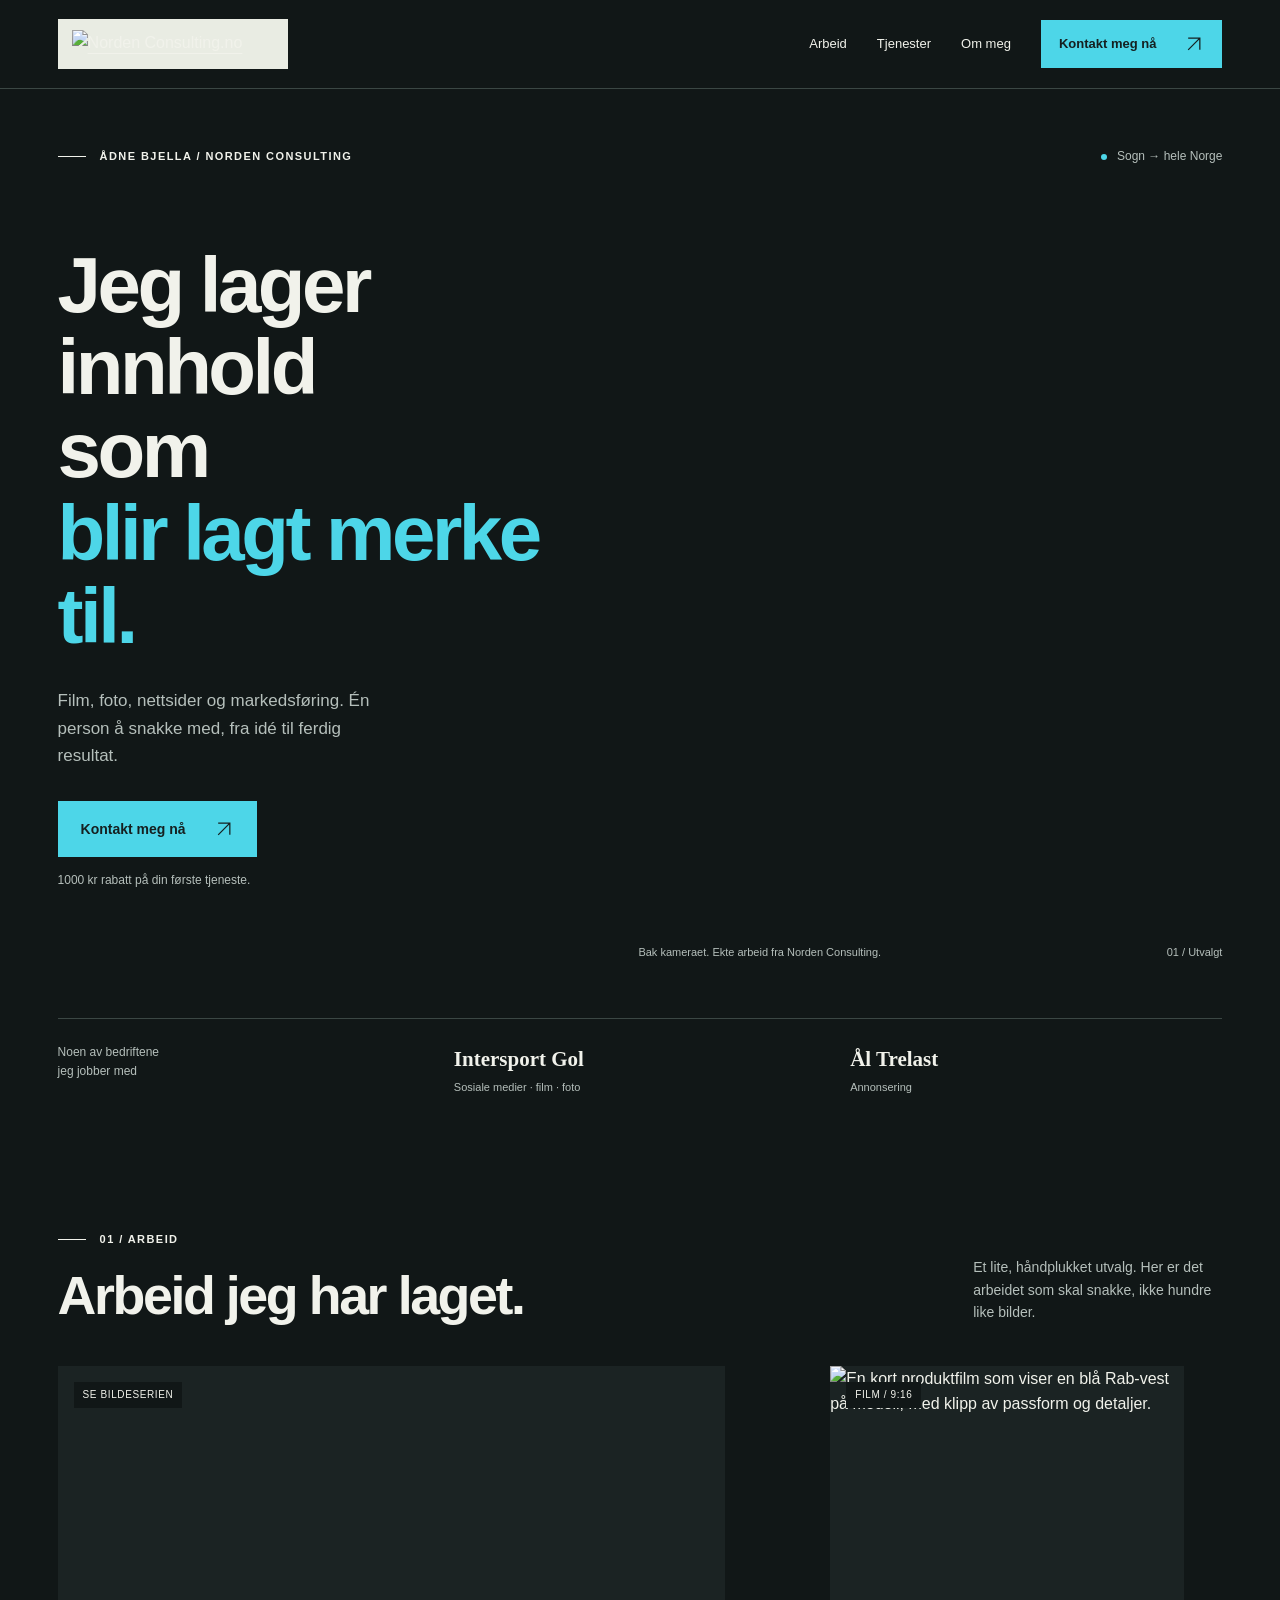
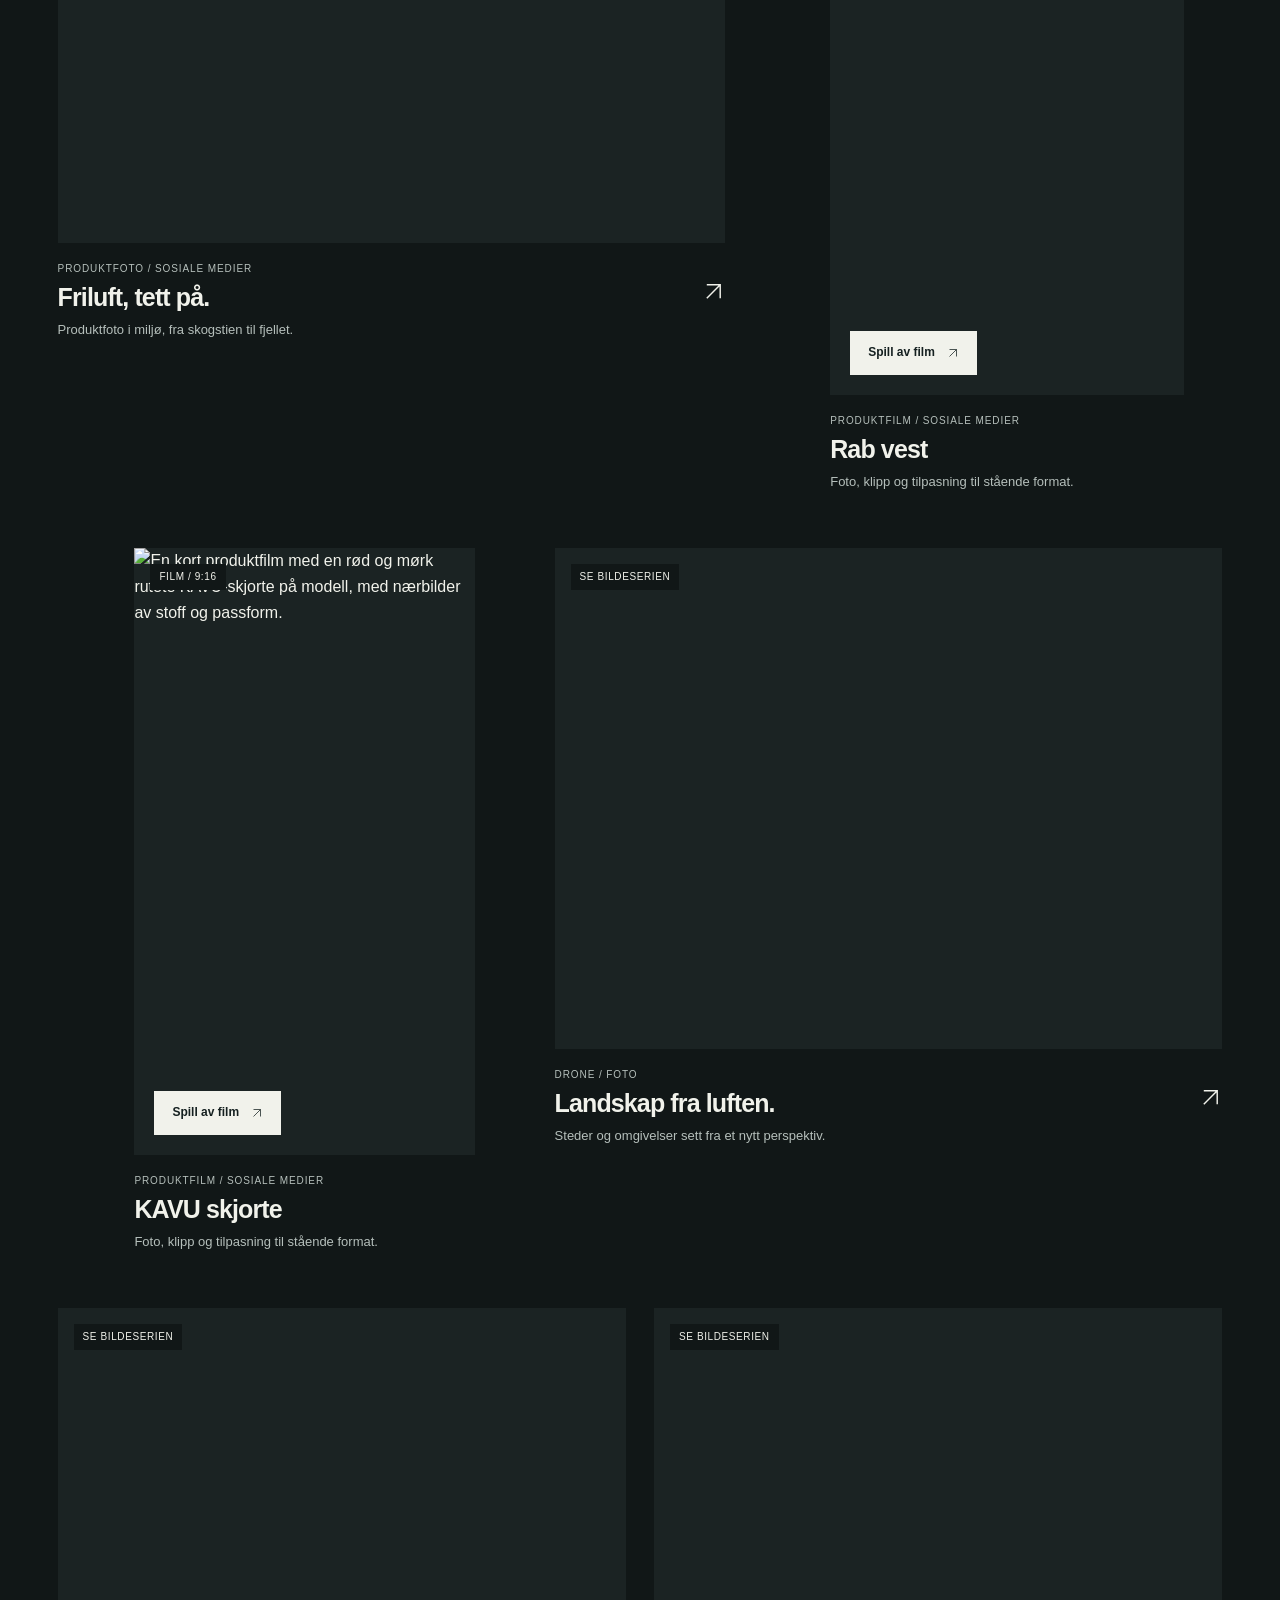
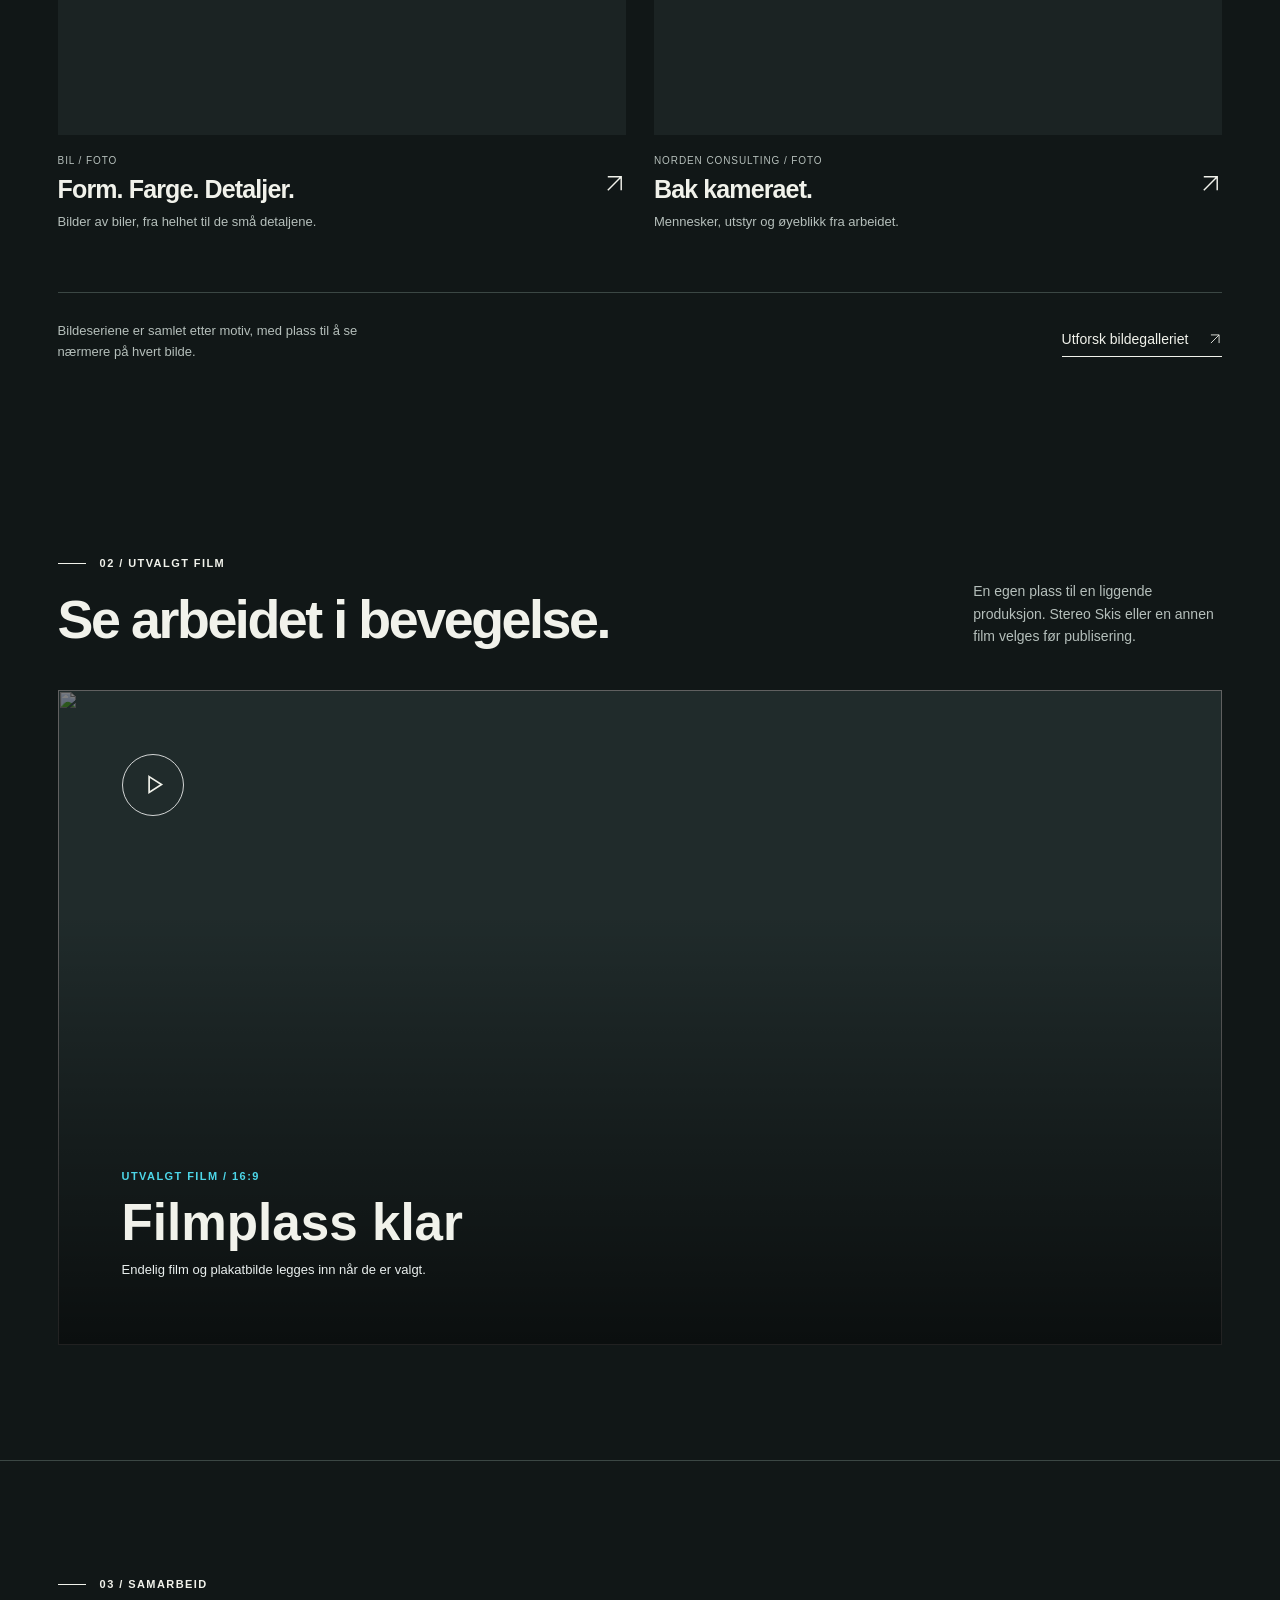
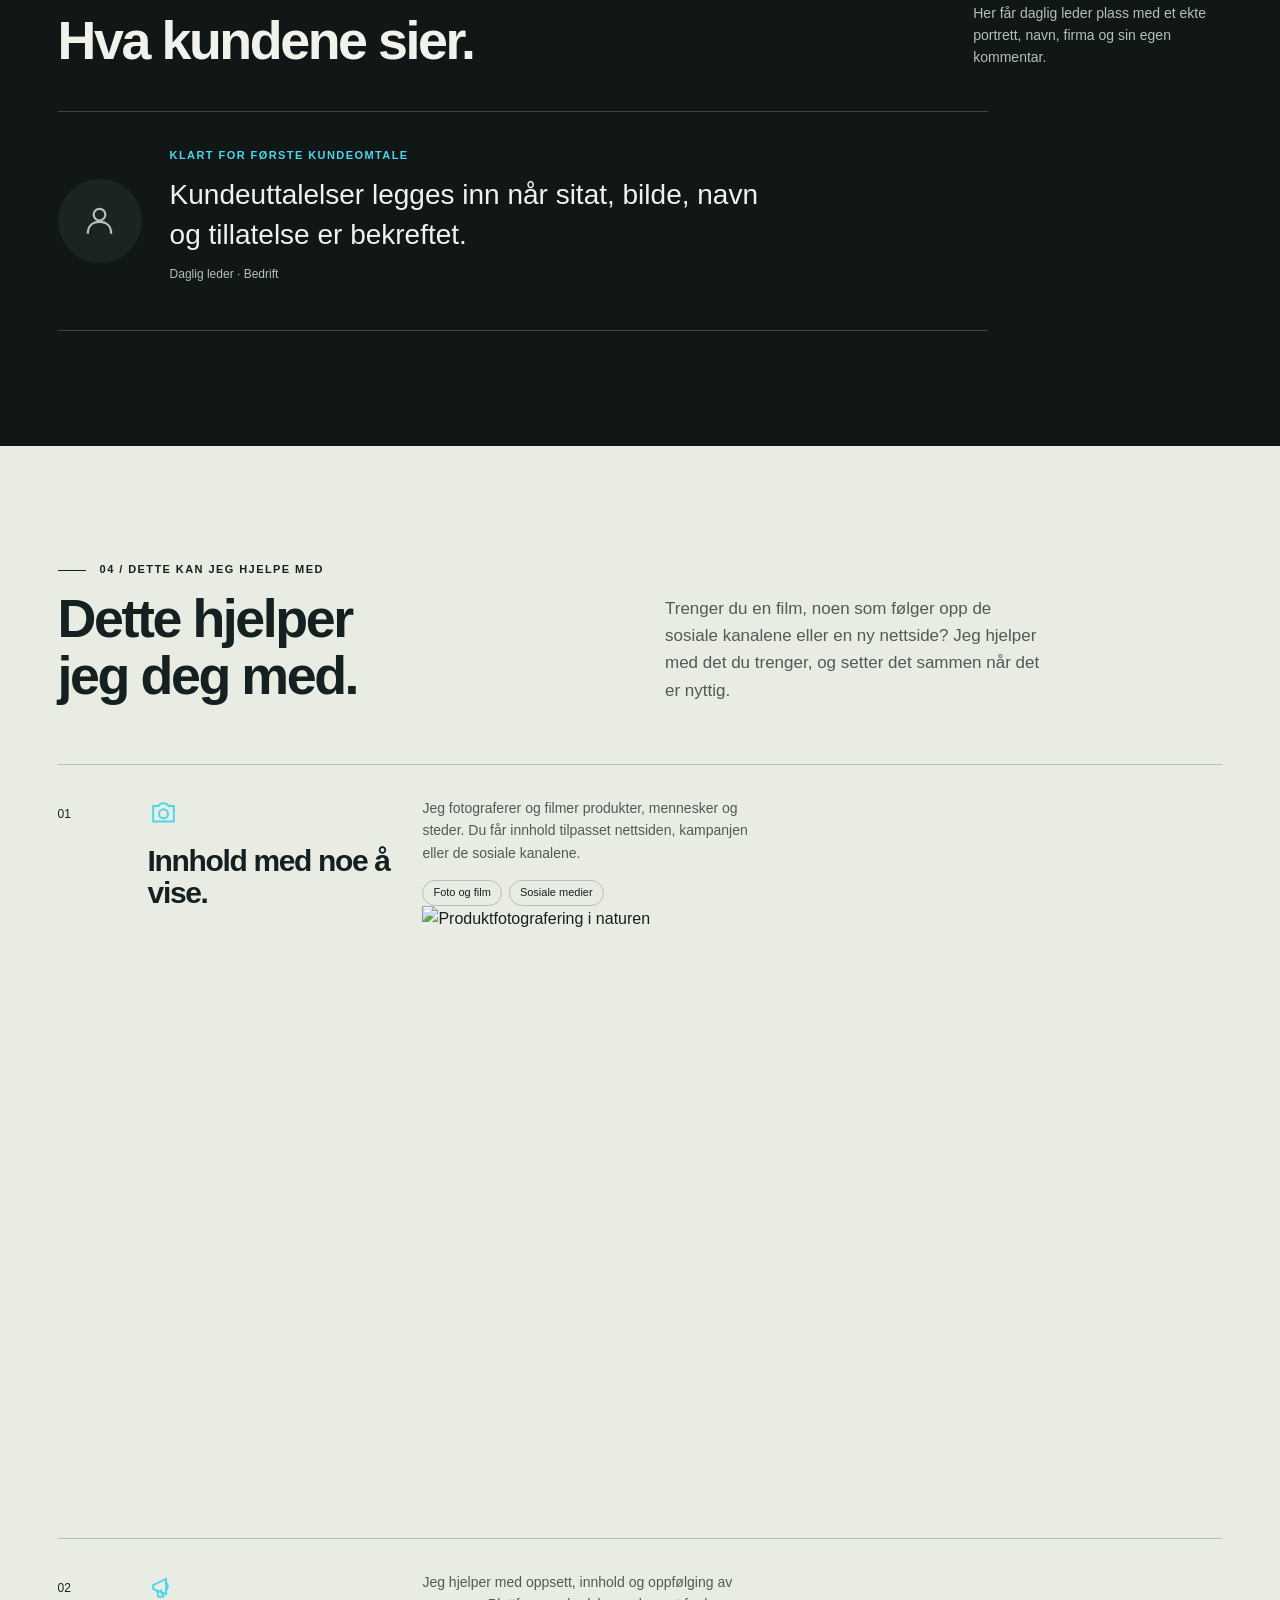
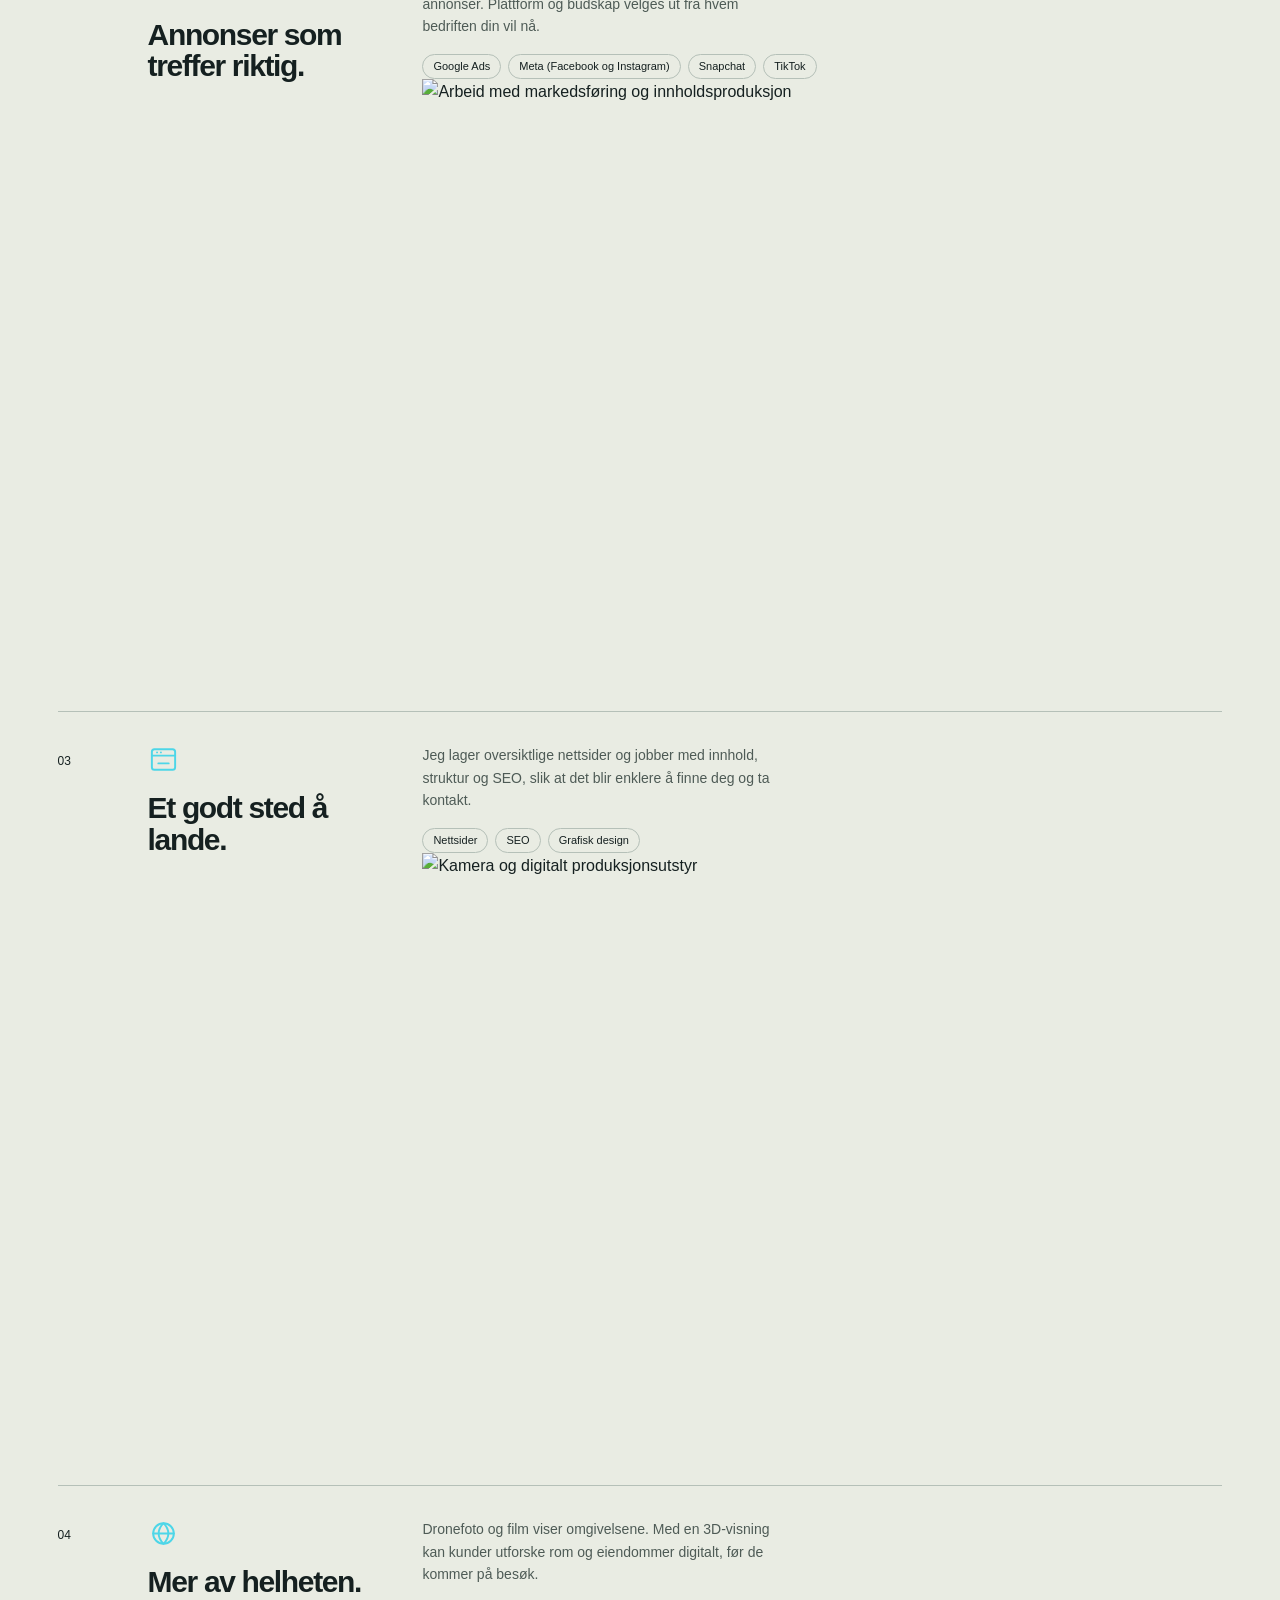
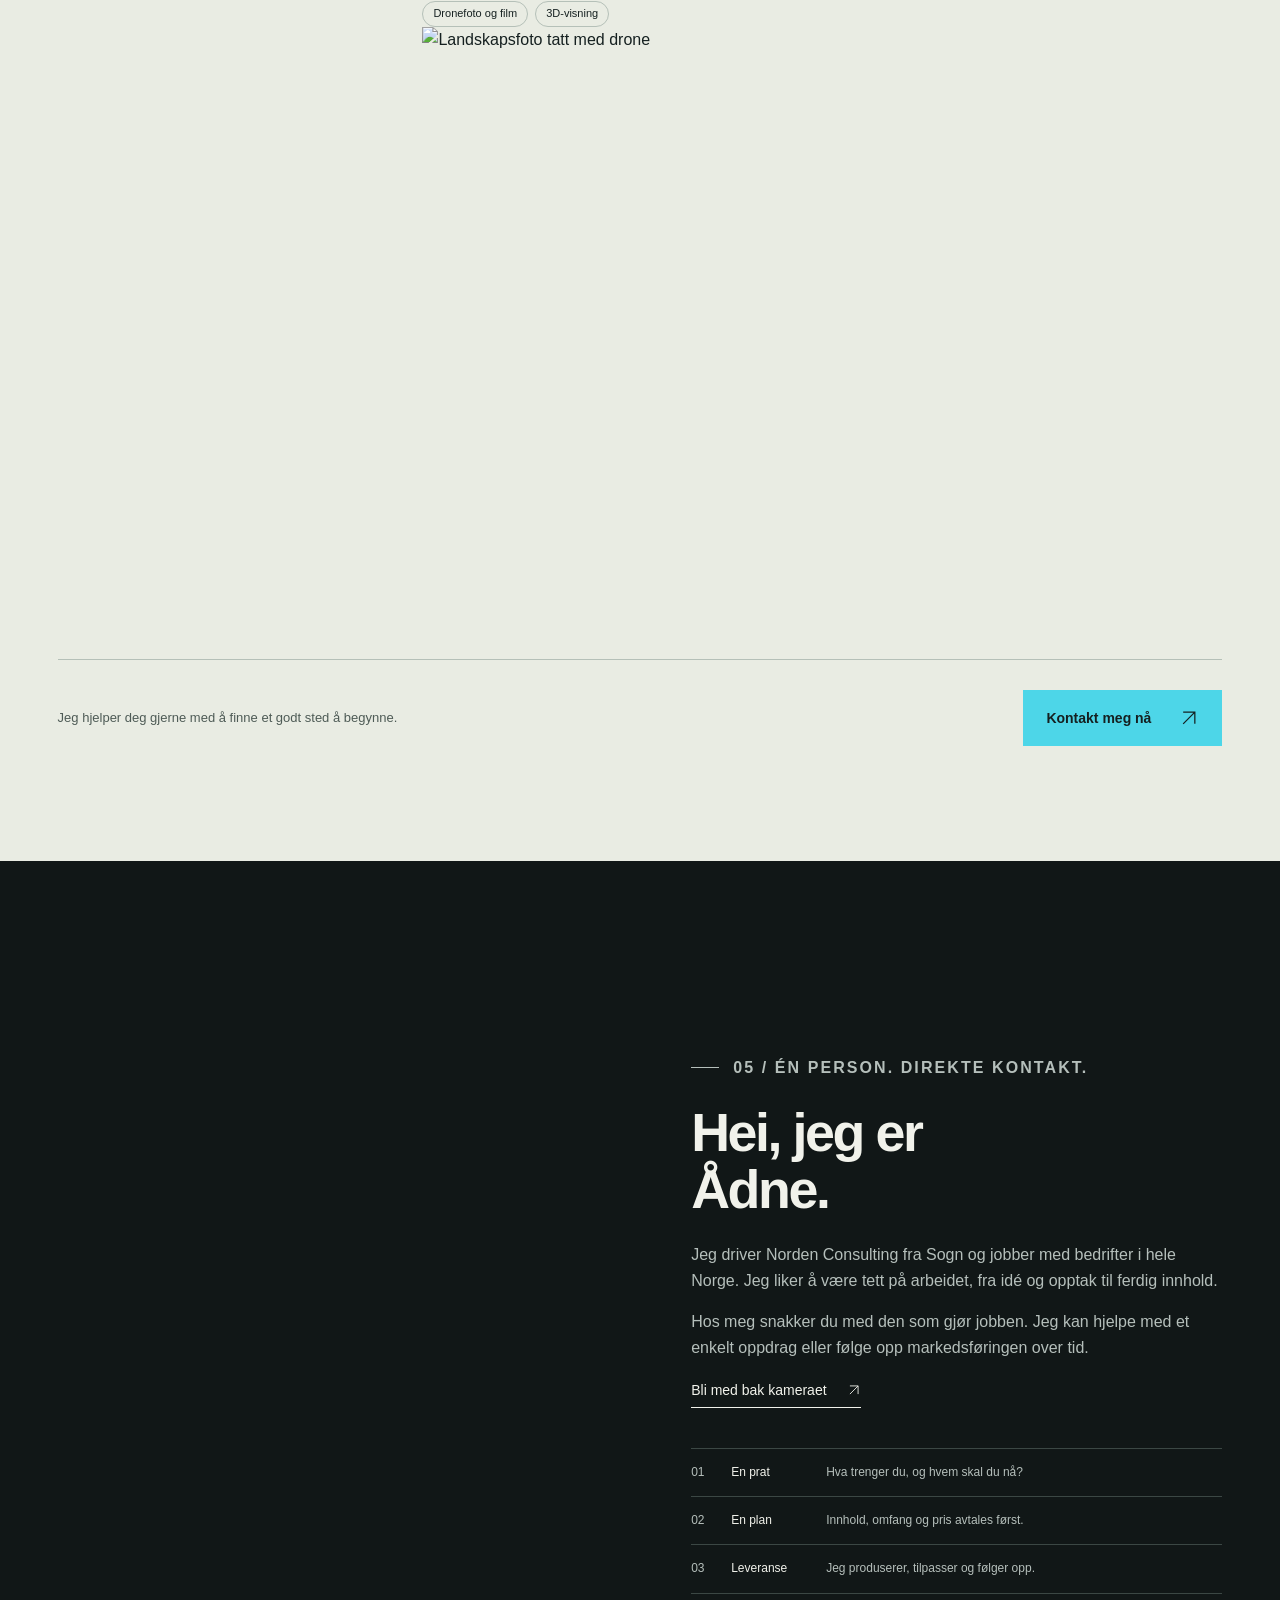
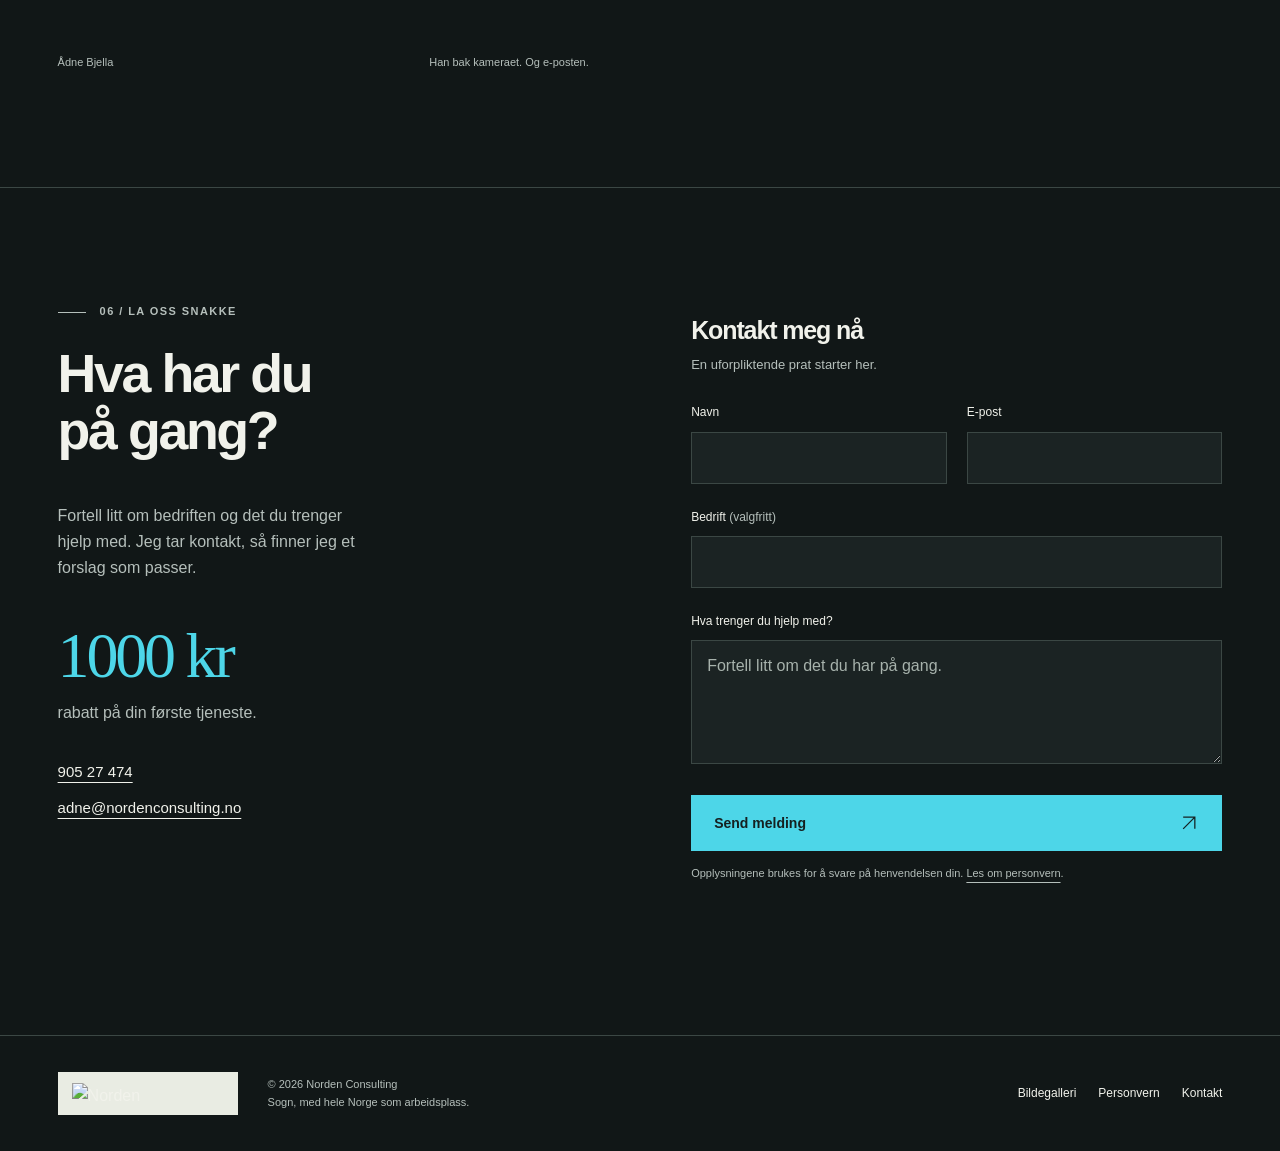
==== commit 01ec0f28: "Show real project imagery with all service categories, including Meta ads" ====
--- a/index.html
+++ b/index.html
@@ -521,6 +521,7 @@
                 <li>Foto og film</li>
                 <li>Sosiale medier</li>
               </ul>
+              <img class="service-photo" src="/assets/img/foto-cover-800.webp" width="800" height="600" loading="lazy" decoding="async" alt="Produktfotografering i naturen"/>
             </div>
           </article>
           <article class="service-row">
@@ -532,10 +533,11 @@
                 Plattform og budskap velges ut fra hvem bedriften din vil nå.
               </p>
               <ul>
-                <li>Google</li>
-                <li>Snapchat</li>
+                <li>Google Ads</li>
+                <li>Meta (Facebook og Instagram)</li><li>Snapchat</li>
                 <li>TikTok</li>
               </ul>
+              <img class="service-photo" src="/assets/img/bak-kamera-800.webp" width="800" height="600" loading="lazy" decoding="async" alt="Arbeid med markedsføring og innholdsproduksjon"/>
             </div>
           </article>
           <article class="service-row">
@@ -551,6 +553,7 @@
                 <li>SEO</li>
                 <li>Grafisk design</li>
               </ul>
+              <img class="service-photo" src="/assets/img/kamerautstyr-800.webp" width="800" height="600" loading="lazy" decoding="async" alt="Kamera og digitalt produksjonsutstyr"/>
             </div>
           </article>
           <article class="service-row">
@@ -566,6 +569,7 @@
                 <li>Dronefoto og film</li>
                 <li>3D-visning</li>
               </ul>
+              <img class="service-photo" src="/assets/img/drone-cover-800.webp" width="800" height="600" loading="lazy" decoding="async" alt="Landskapsfoto tatt med drone"/>
             </div>
           </article>
           <div class="service-foot">
--- a/css/site.css
+++ b/css/site.css
@@ -0,0 +1,1312 @@
+@font-face {
+  font-family: Syne;
+  src: url("/assets/fonts/syne.woff2") format("woff2");
+  font-weight: 600 800;
+  font-display: swap;
+}
+@font-face {
+  font-family: "DM Sans";
+  src: url("/assets/fonts/dm-sans.woff2") format("woff2");
+  font-weight: 400 700;
+  font-display: swap;
+}
+:root {
+  --bg: #111717;
+  --surface: #1b2323;
+  --ink: #f1f2eb;
+  --muted: #b5bfbb;
+  --line: #3b4744;
+  --accent: #4dd6e8;
+  --paper: #e9ece3;
+  --dark: #152020;
+  --gutter: clamp(20px, 4.5vw, 88px);
+  color-scheme: dark;
+  font-family: "DM Sans", sans-serif;
+}
+* {
+  box-sizing: border-box;
+}
+html {
+  scroll-behavior: smooth;
+  scroll-padding-top: 110px;
+}
+body {
+  margin: 0;
+  background: var(--bg);
+  color: var(--ink);
+  line-height: 1.6;
+  -webkit-font-smoothing: antialiased;
+}
+body.dialog-open {
+  overflow: hidden;
+}
+img,
+video {
+  display: block;
+  max-width: 100%;
+  height: auto;
+}
+button,
+input,
+textarea {
+  font: inherit;
+}
+button {
+  cursor: pointer;
+}
+a {
+  color: inherit;
+  text-underline-offset: 5px;
+}
+button:disabled {
+  cursor: wait;
+  opacity: 0.65;
+}
+:focus-visible {
+  outline: 3px solid var(--accent);
+  outline-offset: 5px;
+}
+h1,
+h2,
+h3,
+p {
+  margin-top: 0;
+}
+h1,
+h2,
+h3 {
+  font-family: Syne, sans-serif;
+  font-weight: 600;
+  line-height: 1.06;
+  letter-spacing: -0.045em;
+}
+h1 {
+  font-size: clamp(52px, 6.1vw, 100px);
+}
+h2 {
+  font-size: clamp(38px, 4.2vw, 68px);
+}
+h3 {
+  font-size: clamp(25px, 2.4vw, 36px);
+}
+p {
+  max-width: 65ch;
+}
+svg {
+  width: 1em;
+  height: 1em;
+  fill: none;
+  stroke: currentColor;
+  stroke-width: 1.5;
+  flex-shrink: 0;
+}
+[hidden] {
+  display: none !important;
+}
+.wrap {
+  width: min(100%, 1600px);
+  margin: auto;
+  padding-inline: var(--gutter);
+}
+.section {
+  padding-block: clamp(76px, 9vw, 145px);
+}
+.eyebrow {
+  font-size: 11px;
+  letter-spacing: 0.13em;
+  text-transform: uppercase;
+  font-weight: 600;
+  display: flex;
+  align-items: center;
+  gap: 14px;
+}
+.eyebrow:before {
+  content: "";
+  display: block;
+  background: currentColor;
+  width: 28px;
+  height: 1px;
+}
+.muted {
+  color: var(--muted);
+}
+.skip {
+  position: fixed;
+  left: 20px;
+  top: -80px;
+  z-index: 20;
+  background: var(--accent);
+  color: var(--dark);
+  padding: 12px 20px;
+}
+.skip:focus {
+  top: 20px;
+}
+.site-header {
+  position: sticky;
+  top: 0;
+  z-index: 10;
+  background: var(--bg);
+  border-bottom: 1px solid var(--line);
+}
+.header-inner {
+  height: 88px;
+  display: flex;
+  align-items: center;
+  justify-content: space-between;
+  gap: 24px;
+}
+.brand {
+  display: block;
+  background: var(--paper);
+  padding: 11px 14px;
+  width: 230px;
+  flex-shrink: 0;
+}
+.brand img {
+  width: 100%;
+  height: auto;
+}
+.nav {
+  display: flex;
+  align-items: center;
+  gap: 30px;
+}
+.nav > a {
+  font-size: 13px;
+  text-decoration: none;
+}
+.nav > a:hover,
+.footer-links a:hover {
+  color: var(--accent);
+}
+.button {
+  display: inline-flex;
+  align-items: center;
+  justify-content: space-between;
+  gap: 28px;
+  border: 1px solid var(--accent);
+  padding: 17px 22px;
+  background: var(--accent);
+  color: var(--dark);
+  text-decoration: none;
+  font-size: 14px;
+  font-weight: 600;
+  min-height: 48px;
+  line-height: 1.3;
+  border-radius: 0;
+  transition: background 0.18s;
+}
+.button:hover {
+  background: #a5eef5;
+  border-color: #a5eef5;
+}
+.button svg {
+  font-size: 20px;
+}
+.button.secondary {
+  background: transparent;
+  color: var(--ink);
+  border-color: var(--line);
+}
+.header-cta {
+  padding: 12px 17px;
+  white-space: nowrap;
+}
+.hero {
+  padding-top: 58px;
+  padding-bottom: 34px;
+}
+.hero-topline {
+  display: flex;
+  justify-content: space-between;
+  gap: 20px;
+  padding-bottom: 36px;
+}
+.hero-topline p {
+  margin: 0;
+}
+.availability {
+  font-size: 12px;
+  color: var(--muted);
+  display: flex;
+  gap: 10px;
+  align-items: center;
+}
+.availability:before {
+  content: "";
+  width: 6px;
+  height: 6px;
+  border-radius: 100%;
+  background: var(--accent);
+}
+.hero-grid {
+  display: grid;
+  grid-template-columns: 1fr 1.13fr;
+  gap: clamp(32px, 5vw, 85px);
+  align-items: center;
+}
+.hero-copy {
+  padding-bottom: 30px;
+}
+.hero h1 {
+  margin-bottom: 30px;
+}
+.hero h1 span {
+  display: block;
+  color: var(--accent);
+}
+.hero-copy > p {
+  font-size: 17px;
+  color: var(--muted);
+  max-width: 33ch;
+  margin-bottom: 32px;
+}
+.hero-copy .offer-note {
+  font-size: 12px;
+  margin: 14px 0 0;
+}
+.hero-visual {
+  margin: 0;
+}
+.hero-visual img {
+  width: 100%;
+  aspect-ratio: 1.16;
+  object-fit: cover;
+}
+.hero-visual figcaption {
+  display: flex;
+  justify-content: space-between;
+  gap: 12px;
+  margin-top: 12px;
+  font-size: 11px;
+  color: var(--muted);
+}
+.client-strip {
+  margin-top: 56px;
+  display: grid;
+  grid-template-columns: 1fr 1fr 1fr;
+  border-top: 1px solid var(--line);
+  padding-top: 24px;
+  gap: 24px;
+}
+.client-strip > p {
+  font-size: 12px;
+  color: var(--muted);
+  margin: 0;
+  max-width: 20ch;
+}
+.client {
+  display: flex;
+  flex-direction: column;
+  gap: 3px;
+}
+.client strong {
+  font-family: Syne;
+  font-size: 21px;
+  font-weight: 600;
+}
+.client small {
+  color: var(--muted);
+  font-size: 11px;
+}
+.section-head {
+  display: flex;
+  justify-content: space-between;
+  align-items: flex-end;
+  gap: 40px;
+  margin-bottom: 42px;
+}
+.section-head h2 {
+  margin: 18px 0 0;
+}
+.section-head > p {
+  color: var(--muted);
+  font-size: 14px;
+  max-width: 32ch;
+  margin: 0;
+}
+.work {
+  padding-top: 100px;
+}
+.filters {
+  display: flex;
+  flex-wrap: wrap;
+  gap: 8px;
+  margin-bottom: 38px;
+}
+.filter {
+  border: 1px solid var(--line);
+  background: none;
+  color: var(--muted);
+  border-radius: 50px;
+  padding: 10px 19px;
+  min-height: 44px;
+  font-size: 12px;
+}
+.filter[aria-pressed="true"] {
+  background: var(--ink);
+  color: var(--dark);
+  border-color: var(--ink);
+}
+.filter:hover {
+  border-color: var(--ink);
+}
+.sr-only {
+  position: absolute;
+  width: 1px;
+  height: 1px;
+  padding: 0;
+  margin: -1px;
+  overflow: hidden;
+  clip: rect(0, 0, 0, 0);
+  white-space: nowrap;
+  border: 0;
+}
+.portfolio {
+  display: grid;
+  grid-template-columns: repeat(12, minmax(0, 1fr));
+  gap: 56px 28px;
+  align-items: start;
+}
+.project {
+  grid-column: span 6;
+  min-width: 0;
+}
+.project.feature {
+  grid-column: span 7;
+}
+.project.reel {
+  grid-column: span 5;
+  padding-left: clamp(0px, 6vw, 95px);
+  padding-right: clamp(0px, 3vw, 48px);
+}
+.project:nth-child(3) {
+  grid-column: span 5;
+  padding-right: clamp(0px, 4vw, 55px);
+}
+.project:nth-child(4) {
+  grid-column: span 7;
+}
+.portfolio.filtered .project {
+  grid-column: span 6;
+  padding: 0;
+}
+.portfolio.filtered .project.reel {
+  max-width: 460px;
+}
+.project-link {
+  display: block;
+  text-decoration: none;
+}
+.project-media {
+  position: relative;
+  background: var(--surface);
+  overflow: hidden;
+}
+.project-media > img,
+.project-media > a > img {
+  width: 100%;
+  aspect-ratio: 4/3;
+  object-fit: cover;
+  transition: transform 0.45s ease;
+}
+.feature .project-media > img {
+  aspect-ratio: 1.4;
+}
+.reel .project-media {
+  aspect-ratio: 9/16;
+}
+.reel .project-media img,
+.reel .project-media video {
+  position: absolute;
+  inset: 0;
+  width: 100%;
+  height: 100%;
+  object-fit: cover;
+}
+.reel video {
+  opacity: 0;
+  pointer-events: none;
+}
+.reel video.is-playing {
+  opacity: 1;
+}
+.project-link:hover img {
+  transform: scale(1.025);
+}
+.project-tag {
+  position: absolute;
+  top: 16px;
+  left: 16px;
+  z-index: 1;
+  background: var(--bg);
+  color: var(--ink);
+  padding: 5px 9px;
+  font-size: 10px;
+  letter-spacing: 0.06em;
+  text-transform: uppercase;
+  pointer-events: none;
+}
+.play-label {
+  position: absolute;
+  bottom: 20px;
+  left: 20px;
+  padding: 12px 18px;
+  background: var(--ink);
+  color: var(--dark);
+  display: flex;
+  align-items: center;
+  gap: 12px;
+  font-size: 12px;
+  font-weight: 600;
+  z-index: 2;
+}
+.preview-toggle {
+  position: absolute;
+  right: 14px;
+  top: 14px;
+  z-index: 3;
+  color: var(--ink);
+  background: var(--bg);
+  border: 1px solid var(--line);
+  min-width: 44px;
+  min-height: 44px;
+  font-size: 18px;
+}
+.project-info {
+  display: flex;
+  justify-content: space-between;
+  gap: 20px;
+  padding-top: 18px;
+}
+.project-info h3 {
+  font-size: 25px;
+  line-height: 1.2;
+  margin: 5px 0 8px;
+  letter-spacing: -0.035em;
+}
+.project-info h3 a {
+  text-decoration: none;
+}
+.project-info p {
+  color: var(--muted);
+  font-size: 13px;
+  margin: 0;
+}
+.project-info .kicker {
+  font-size: 10px;
+  letter-spacing: 0.09em;
+  text-transform: uppercase;
+}
+.project-arrow {
+  font-size: 23px;
+  padding-top: 16px;
+}
+.work-bottom {
+  display: flex;
+  justify-content: space-between;
+  gap: 28px;
+  align-items: center;
+  margin-top: 60px;
+  padding-top: 28px;
+  border-top: 1px solid var(--line);
+}
+.work-bottom p {
+  font-size: 13px;
+  color: var(--muted);
+  margin: 0;
+  max-width: 48ch;
+}
+.text-link {
+  display: inline-flex;
+  align-items: center;
+  gap: 20px;
+  font-size: 14px;
+  text-decoration: none;
+  border-bottom: 1px solid currentColor;
+  padding-bottom: 6px;
+}
+.light {
+  background: var(--paper);
+  color: var(--dark);
+  --muted: #4e5b56;
+  --line: #b5c0b8;
+}
+.light :focus-visible {
+  outline-color: #006c78;
+}
+.service-intro {
+  display: grid;
+  grid-template-columns: 1fr 1fr;
+  gap: 50px;
+  align-items: end;
+  margin-bottom: 60px;
+}
+.service-intro h2 {
+  max-width: 12ch;
+  margin-bottom: 0;
+}
+.service-intro > p {
+  max-width: 40ch;
+  font-size: 17px;
+  color: var(--muted);
+  margin: 0;
+}
+.service-row {
+  border-top: 1px solid var(--line);
+  display: grid;
+  grid-template-columns: 60px 1fr 1fr;
+  gap: 30px;
+  padding-block: 32px;
+}
+.service-no {
+  font-size: 12px;
+  padding-top: 8px;
+}
+.service-icon {
+  display: block;
+  width: 31px;
+  height: 31px;
+  margin-bottom: 17px;
+  color: var(--accent);
+  flex-shrink: 0;
+}
+.service-row h3 {
+  font-size: 30px;
+  margin: 0;
+  max-width: 15ch;
+}
+.service-row p {
+  margin: 0;
+  color: var(--muted);
+  font-size: 14px;
+  max-width: 45ch;
+}
+.service-row ul {
+  list-style: none;
+  padding: 0;
+  margin: 16px 0 0;
+  display: flex;
+  flex-wrap: wrap;
+  gap: 7px;
+}
+.service-row li {
+  border: 1px solid var(--line);
+  border-radius: 30px;
+  padding: 3px 10px;
+  font-size: 11px;
+}
+.service-foot {
+  border-top: 1px solid var(--line);
+  padding-top: 30px;
+  display: flex;
+  align-items: center;
+  justify-content: space-between;
+  gap: 30px;
+}
+.service-foot p {
+  margin: 0;
+  color: var(--muted);
+  font-size: 13px;
+}
+.about-grid,
+.contact-grid {
+  display: grid;
+  grid-template-columns: 1fr 1fr;
+  gap: clamp(40px, 8vw, 130px);
+}
+.about-grid {
+  align-items: center;
+}
+.portrait {
+  margin: 0;
+}
+.portrait img {
+  width: 100%;
+  aspect-ratio: 4/5;
+  object-fit: cover;
+  object-position: 50% 35%;
+}
+.portrait figcaption {
+  font-size: 11px;
+  color: var(--muted);
+  margin-top: 14px;
+  display: flex;
+  justify-content: space-between;
+}
+.about-copy h2 {
+  max-width: 12ch;
+  margin: 24px 0;
+}
+.about-copy > p {
+  font-size: 16px;
+  color: var(--muted);
+}
+.process {
+  margin-top: 40px;
+  border-top: 1px solid var(--line);
+}
+.process div {
+  padding: 14px 0;
+  border-bottom: 1px solid var(--line);
+  display: grid;
+  grid-template-columns: 30px 85px 1fr;
+  gap: 10px;
+  font-size: 12px;
+}
+.process span,
+.process p {
+  color: var(--muted);
+  margin: 0;
+}
+.process strong {
+  font-weight: 500;
+}
+.contact {
+  border-top: 1px solid var(--line);
+}
+.contact-copy h2 {
+  margin-top: 24px;
+  max-width: 11ch;
+}
+.contact-copy > p {
+  color: var(--muted);
+  max-width: 35ch;
+}
+.discount {
+  font-family: Syne;
+  font-size: clamp(46px, 5vw, 78px);
+  line-height: 1.2;
+  color: var(--accent);
+  letter-spacing: -0.05em;
+  margin-top: 38px;
+  margin-bottom: 5px;
+}
+.contact-details {
+  display: flex;
+  flex-direction: column;
+  align-items: flex-start;
+  gap: 12px;
+  margin-top: 34px;
+  font-size: 15px;
+}
+.contact-details a {
+  overflow-wrap: anywhere;
+}
+.contact-card {
+  padding-top: 12px;
+}
+.contact-card h3 {
+  font-size: 25px;
+  line-height: 1.25;
+  margin-bottom: 8px;
+}
+.contact-card > p {
+  font-size: 13px;
+  color: var(--muted);
+  margin-bottom: 28px;
+}
+.form-grid {
+  display: grid;
+  grid-template-columns: 1fr 1fr;
+  gap: 24px 20px;
+}
+.field.full {
+  grid-column: 1/-1;
+}
+.field label {
+  display: block;
+  font-size: 12px;
+  margin-bottom: 9px;
+}
+.field label span {
+  color: var(--muted);
+}
+input,
+textarea {
+  border: 1px solid var(--line);
+  border-radius: 0;
+  background: var(--surface);
+  color: var(--ink);
+  width: 100%;
+  padding: 13px 15px;
+  min-height: 49px;
+  line-height: 1.5;
+}
+textarea {
+  resize: vertical;
+  min-height: 118px;
+}
+input::placeholder,
+textarea::placeholder {
+  color: #a7b2ac;
+}
+.form-actions {
+  margin-top: 24px;
+}
+.form-actions .button {
+  width: 100%;
+}
+.form-note {
+  font-size: 11px;
+  color: var(--muted);
+  margin-top: 14px;
+}
+.form-status {
+  font-size: 14px;
+  margin: 16px 0 0;
+  min-height: 1.5em;
+}
+.form-status.error {
+  color: #ffb4a8;
+}
+.form-status.success {
+  color: var(--accent);
+}
+.trap {
+  display: none;
+}
+.site-footer {
+  border-top: 1px solid var(--line);
+  padding-block: 36px;
+}
+.footer-inner,
+.footer-brand {
+  display: flex;
+  justify-content: space-between;
+  gap: 30px;
+  align-items: center;
+}
+.footer-brand .brand {
+  width: 180px;
+}
+.footer-brand p {
+  font-size: 11px;
+  color: var(--muted);
+  margin: 0;
+}
+.footer-links {
+  display: flex;
+  gap: 22px;
+  font-size: 12px;
+}
+.footer-links a {
+  text-decoration: none;
+}
+.modal {
+  background: var(--bg);
+  color: var(--ink);
+  border: 1px solid var(--line);
+  padding: clamp(24px, 4vw, 55px);
+  width: min(620px, calc(100% - 24px));
+  max-height: calc(100dvh - 24px);
+  overflow: auto;
+}
+.modal::backdrop {
+  background: #020b0be8;
+}
+.modal-close {
+  display: flex;
+  align-items: center;
+  justify-content: center;
+  margin: 0 0 24px auto;
+  background: none;
+  border: 1px solid var(--line);
+  color: var(--ink);
+  width: 44px;
+  height: 44px;
+  font-size: 25px;
+}
+.modal .contact-card {
+  padding: 0;
+}
+.modal .contact-details {
+  font-size: 13px;
+  margin-top: 22px;
+  gap: 8px;
+}
+.video-modal {
+  width: min(1120px, calc(100% - 24px));
+  padding: 18px;
+}
+.video-modal .modal-close {
+  margin-bottom: 12px;
+}
+.video-modal video {
+  margin: auto;
+  max-height: 70dvh;
+  width: auto;
+  max-width: 100%;
+}
+.video-modal h2 {
+  font-size: 25px;
+  margin: 20px 0 8px;
+}
+.video-modal p {
+  color: var(--muted);
+  font-size: 13px;
+}
+.photo-modal {
+  width: min(1200px, calc(100% - 24px));
+  padding: 18px;
+}
+.photo-modal img {
+  max-height: 72dvh;
+  margin: auto;
+  object-fit: contain;
+}
+.photo-modal p {
+  margin: 18px 0 0;
+  font-size: 13px;
+}
+.archive-head {
+  padding-block: 70px 55px;
+}
+.archive-head h1 {
+  font-size: clamp(48px, 6vw, 88px);
+  margin: 28px 0;
+}
+.archive-head > p {
+  color: var(--muted);
+  max-width: 55ch;
+}
+.archive-nav {
+  display: flex;
+  gap: 12px;
+  flex-wrap: wrap;
+  margin-top: 32px;
+}
+.archive-nav a {
+  font-size: 12px;
+  border: 1px solid var(--line);
+  padding: 9px 16px;
+  border-radius: 24px;
+  text-decoration: none;
+}
+.collection {
+  border-top: 1px solid var(--line);
+  margin-bottom: 25px;
+  scroll-margin-top: 120px;
+}
+.collection > summary {
+  display: flex;
+  gap: 25px;
+  align-items: center;
+  justify-content: space-between;
+  padding-block: 28px;
+  cursor: pointer;
+  list-style: none;
+}
+.collection > summary::-webkit-details-marker {
+  display: none;
+}
+.collection > summary h2 {
+  font-size: clamp(25px, 3vw, 40px);
+  margin: 0;
+}
+.collection > summary span {
+  font-size: 12px;
+  color: var(--muted);
+}
+.collection > summary:after {
+  content: "+";
+  font-size: 28px;
+  color: var(--accent);
+}
+.collection[open] > summary:after {
+  content: "−";
+}
+.gallery {
+  display: grid;
+  grid-template-columns: repeat(3, minmax(0, 1fr));
+  gap: 24px;
+  padding-bottom: 35px;
+  align-items: start;
+}
+.gallery figure {
+  margin: 0;
+}
+.gallery img {
+  width: 100%;
+  height: auto;
+  background: var(--surface);
+}
+.gallery figcaption {
+  font-size: 11px;
+  color: var(--muted);
+  padding-top: 9px;
+}
+.gallery a {
+  display: block;
+}
+.watch {
+  max-width: 1050px;
+}
+.watch video {
+  max-height: 75dvh;
+  margin: 30px auto;
+  width: auto;
+}
+.watch h1 {
+  font-size: clamp(40px, 5vw, 70px);
+}
+.watch > p {
+  color: var(--muted);
+}
+.legal {
+  max-width: 850px;
+}
+.legal h1 {
+  font-size: clamp(42px, 5vw, 64px);
+}
+.legal h2 {
+  font-size: 28px;
+  margin-top: 40px;
+}
+.legal p,
+.legal li {
+  color: var(--muted);
+}
+@media (max-width: 1000px) {
+  .nav {
+    gap: 18px;
+  }
+  .brand {
+    width: 185px;
+    padding: 10px 11px;
+  }
+  .hero-grid {
+    gap: 35px;
+  }
+  .hero h1 {
+    font-size: clamp(48px, 6.5vw, 70px);
+  }
+  .hero-copy > p {
+    font-size: 15px;
+  }
+  .hero-visual img {
+    aspect-ratio: 0.88;
+  }
+  .project.reel {
+    padding-left: 30px;
+    padding-right: 15px;
+  }
+  .service-row {
+    grid-template-columns: 40px 1fr 1fr;
+    gap: 20px;
+  }
+  .about-grid,
+  .contact-grid {
+    gap: 45px;
+  }
+  .service-row h3 {
+    font-size: 27px;
+  }
+  .process div {
+    grid-template-columns: 23px 62px 1fr;
+    font-size: 11px;
+  }
+}
+@media (max-width: 700px) {
+  html {
+    scroll-padding-top: 122px;
+  }
+  .header-inner {
+    height: auto;
+    min-height: 100px;
+    flex-wrap: wrap;
+    gap: 5px 8px;
+    padding-top: 17px;
+    padding-bottom: 10px;
+  }
+  .brand {
+    width: 153px;
+    padding: 9px;
+  }
+  .nav {
+    display: contents;
+  }
+  .nav > a:not(.header-cta) {
+    order: 3;
+    font-size: 12px;
+    flex: 1;
+    text-align: center;
+    padding-top: 8px;
+    min-height: 32px;
+  }
+  .nav .header-cta {
+    font-size: 11px;
+    min-height: 42px;
+    padding: 10px 12px;
+    gap: 9px;
+  }
+  .header-cta svg {
+    font-size: 16px;
+  }
+  .hero {
+    padding-top: 27px;
+  }
+  .hero-topline {
+    padding-bottom: 28px;
+  }
+  .hero-topline .availability {
+    font-size: 10px;
+  }
+  .eyebrow {
+    font-size: 10px;
+    gap: 9px;
+  }
+  .eyebrow:before {
+    width: 18px;
+  }
+  .hero-grid {
+    grid-template-columns: 1fr;
+    gap: 30px;
+  }
+  .hero h1 {
+    font-size: clamp(53px, 10.5vw, 78px);
+    max-width: 12ch;
+    margin-bottom: 23px;
+  }
+  .hero-copy {
+    padding: 0;
+  }
+  .hero-copy > p {
+    font-size: 15px;
+    max-width: 35ch;
+    margin-bottom: 24px;
+  }
+  .hero-copy .button {
+    padding: 16px 20px;
+  }
+  .hero-visual img {
+    aspect-ratio: 1.3;
+  }
+  .hero-visual figcaption {
+    font-size: 10px;
+  }
+  .client-strip {
+    grid-template-columns: 1fr 1fr;
+    margin-top: 35px;
+    gap: 18px;
+  }
+  .client-strip > p {
+    grid-column: 1/-1;
+    max-width: 100%;
+  }
+  .client strong {
+    font-size: 19px;
+  }
+  .client small {
+    font-size: 10px;
+  }
+  .work {
+    padding-top: 70px;
+  }
+  .section-head {
+    align-items: flex-start;
+    flex-direction: column;
+    gap: 20px;
+    margin-bottom: 28px;
+  }
+  .section-head > p {
+    max-width: 40ch;
+  }
+  .filters {
+    margin-bottom: 28px;
+    gap: 6px;
+  }
+  .filter {
+    font-size: 11px;
+    padding: 9px 14px;
+  }
+  .portfolio {
+    column-gap: 16px;
+    row-gap: 38px;
+  }
+  .project,
+  .project.feature,
+  .project.reel,
+  .project:nth-child(3),
+  .project:nth-child(4),
+  .portfolio.filtered .project {
+    grid-column: span 12;
+    padding: 0;
+  }
+  .project.reel,
+  .portfolio.filtered .project.reel {
+    grid-column: span 6;
+    max-width: none;
+  }
+  .project.reel .project-info h3 {
+    font-size: 21px;
+  }
+  .project.reel .project-info p {
+    font-size: 11px;
+  }
+  .project.reel .project-arrow {
+    display: none;
+  }
+  .project.reel .project-tag {
+    top: 10px;
+    left: 10px;
+    font-size: 9px;
+    padding: 3px 6px;
+  }
+  .project.reel .preview-toggle {
+    top: 40px;
+    right: 10px;
+  }
+  .play-label {
+    left: 10px;
+    bottom: 10px;
+    padding: 9px 10px;
+    font-size: 10px;
+    gap: 6px;
+  }
+  .work-bottom {
+    flex-direction: column;
+    align-items: flex-start;
+    margin-top: 36px;
+    gap: 22px;
+  }
+  .service-intro {
+    grid-template-columns: 1fr;
+    gap: 24px;
+    margin-bottom: 38px;
+  }
+  .service-intro > p {
+    font-size: 15px;
+  }
+  .service-row {
+    grid-template-columns: 25px 1fr;
+    gap: 12px;
+    padding-block: 28px;
+  }
+  .service-row h3 {
+    font-size: 28px;
+    max-width: 20ch;
+  }
+  .service-row > div:last-child {
+    grid-column: 2;
+  }
+  .service-foot {
+    flex-direction: column;
+    align-items: flex-start;
+  }
+  .about-grid,
+  .contact-grid {
+    grid-template-columns: 1fr;
+    gap: 38px;
+  }
+  .portrait {
+    max-width: 480px;
+  }
+  .portrait img {
+    aspect-ratio: 1.04;
+  }
+  .about-copy h2 {
+    max-width: 14ch;
+  }
+  .process div {
+    grid-template-columns: 25px 72px 1fr;
+    font-size: 12px;
+  }
+  .contact-card {
+    padding: 0;
+  }
+  .contact-copy h2 {
+    max-width: 13ch;
+  }
+  .discount {
+    font-size: 60px;
+  }
+  .footer-inner,
+  .footer-brand {
+    flex-direction: column;
+    align-items: flex-start;
+    gap: 20px;
+  }
+  .footer-links {
+    gap: 28px;
+  }
+  .form-grid {
+    gap: 20px 14px;
+  }
+  .modal {
+    padding: 23px;
+  }
+  .modal .form-grid {
+    grid-template-columns: 1fr;
+  }
+  .modal .field {
+    grid-column: 1;
+  }
+  .gallery {
+    grid-template-columns: repeat(2, minmax(0, 1fr));
+    gap: 18px 12px;
+  }
+  .archive-head {
+    padding-top: 45px;
+  }
+  .archive-nav {
+    gap: 8px;
+  }
+  .collection > summary {
+    gap: 15px;
+  }
+  .collection > summary span {
+    display: none;
+  }
+  .video-modal,
+  .photo-modal {
+    padding: 13px;
+  }
+}
+@media (prefers-reduced-motion: reduce) {
+  html {
+    scroll-behavior: auto;
+  }
+  *,
+  *:before,
+  *:after {
+    animation: none !important;
+    transition: none !important;
+  }
+  .reel video {
+    display: none !important;
+  }
+}
+
+.reel .project-media > .project-link {
+  position: absolute;
+  inset: 0;
+}
+
+
+/* Clean, focused showcase sections. No decorative animation or heavy libraries. */
+.showcase-film {padding-top: clamp(48px, 6vw, 96px);}
+.feature-film-shell {max-width: 1260px; margin: 24px auto 0;}
+.feature-film-frame {aspect-ratio: 16 / 9; background: #202b2b; position: relative; overflow: hidden;}
+.feature-film-frame > img {position: absolute; inset: 0; width: 100%; height: 100%; object-fit: cover; object-position: center 45%; filter: brightness(.5);}
+.feature-film-overlay {position: absolute; inset: 0; display: flex; flex-direction: column; justify-content: flex-end; align-items: flex-start; padding: clamp(22px, 5vw, 65px); background: linear-gradient(0deg, rgba(0,0,0,.66), transparent 66%);}
+.feature-film-mark {border: 1px solid rgba(255,255,255,.8); width: 62px; height: 62px; border-radius: 50%; display: grid; place-items: center; margin-bottom: auto;}
+.feature-film-mark svg {width: 27px; height: 27px;}
+.feature-film-caption,.review-flag {font-size: 11px; text-transform: uppercase; letter-spacing: .13em; color: var(--accent); font-weight: 700;}
+.feature-film-overlay strong {font: 600 clamp(25px, 4vw, 54px)/1.1 Syne,sans-serif; margin: 9px 0;}
+.feature-film-overlay small {font-size: 13px; color: #e9efee;}
+.reviews {border-top: 1px solid var(--line);}
+.review-preview {max-width: 930px; border-top: 1px solid var(--line); border-bottom: 1px solid var(--line); padding: 35px 0; display: grid; grid-template-columns: 84px 1fr; gap: 28px; align-items: center;}
+.review-avatar {width: 84px; height: 84px; border-radius: 50%; background: var(--surface); display: grid; place-items: center; color: var(--muted);}
+.review-avatar svg {width: 35px; height: 35px;}
+.review-preview p {margin: 0 0 11px;}
+.review-quote {font: 500 clamp(18px,2.2vw,28px)/1.4 Syne,sans-serif; max-width: 40ch;}
+.review-person {font-size: 12px; color: var(--muted);}
+.hero-visual img {aspect-ratio: 4 / 5; object-position: 50% 40%;}
+@media(max-width:700px) {
+  .review-preview {grid-template-columns: 55px 1fr;gap: 16px;}
+  .review-avatar {width: 55px;height:55px;}
+  .feature-film-overlay {padding: 20px;}
+  .feature-film-mark {width: 43px;height:43px;}
+}
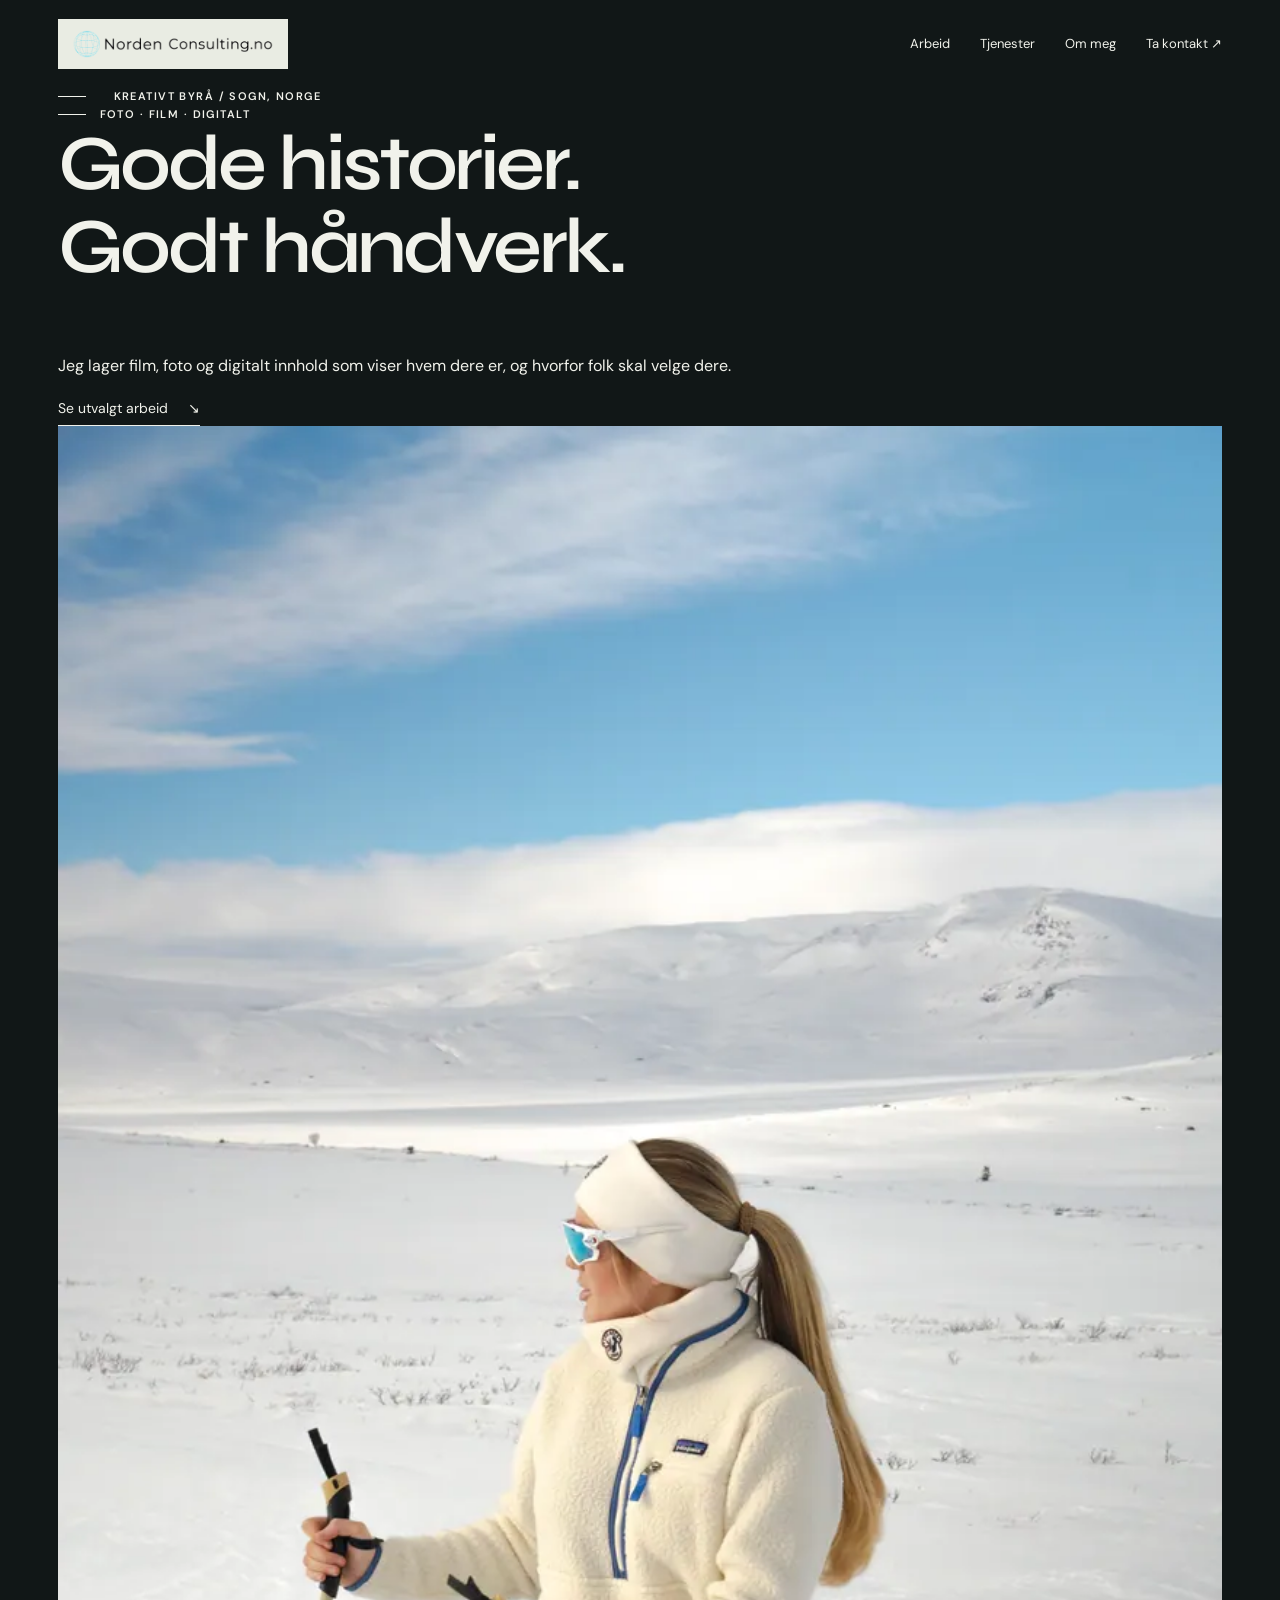
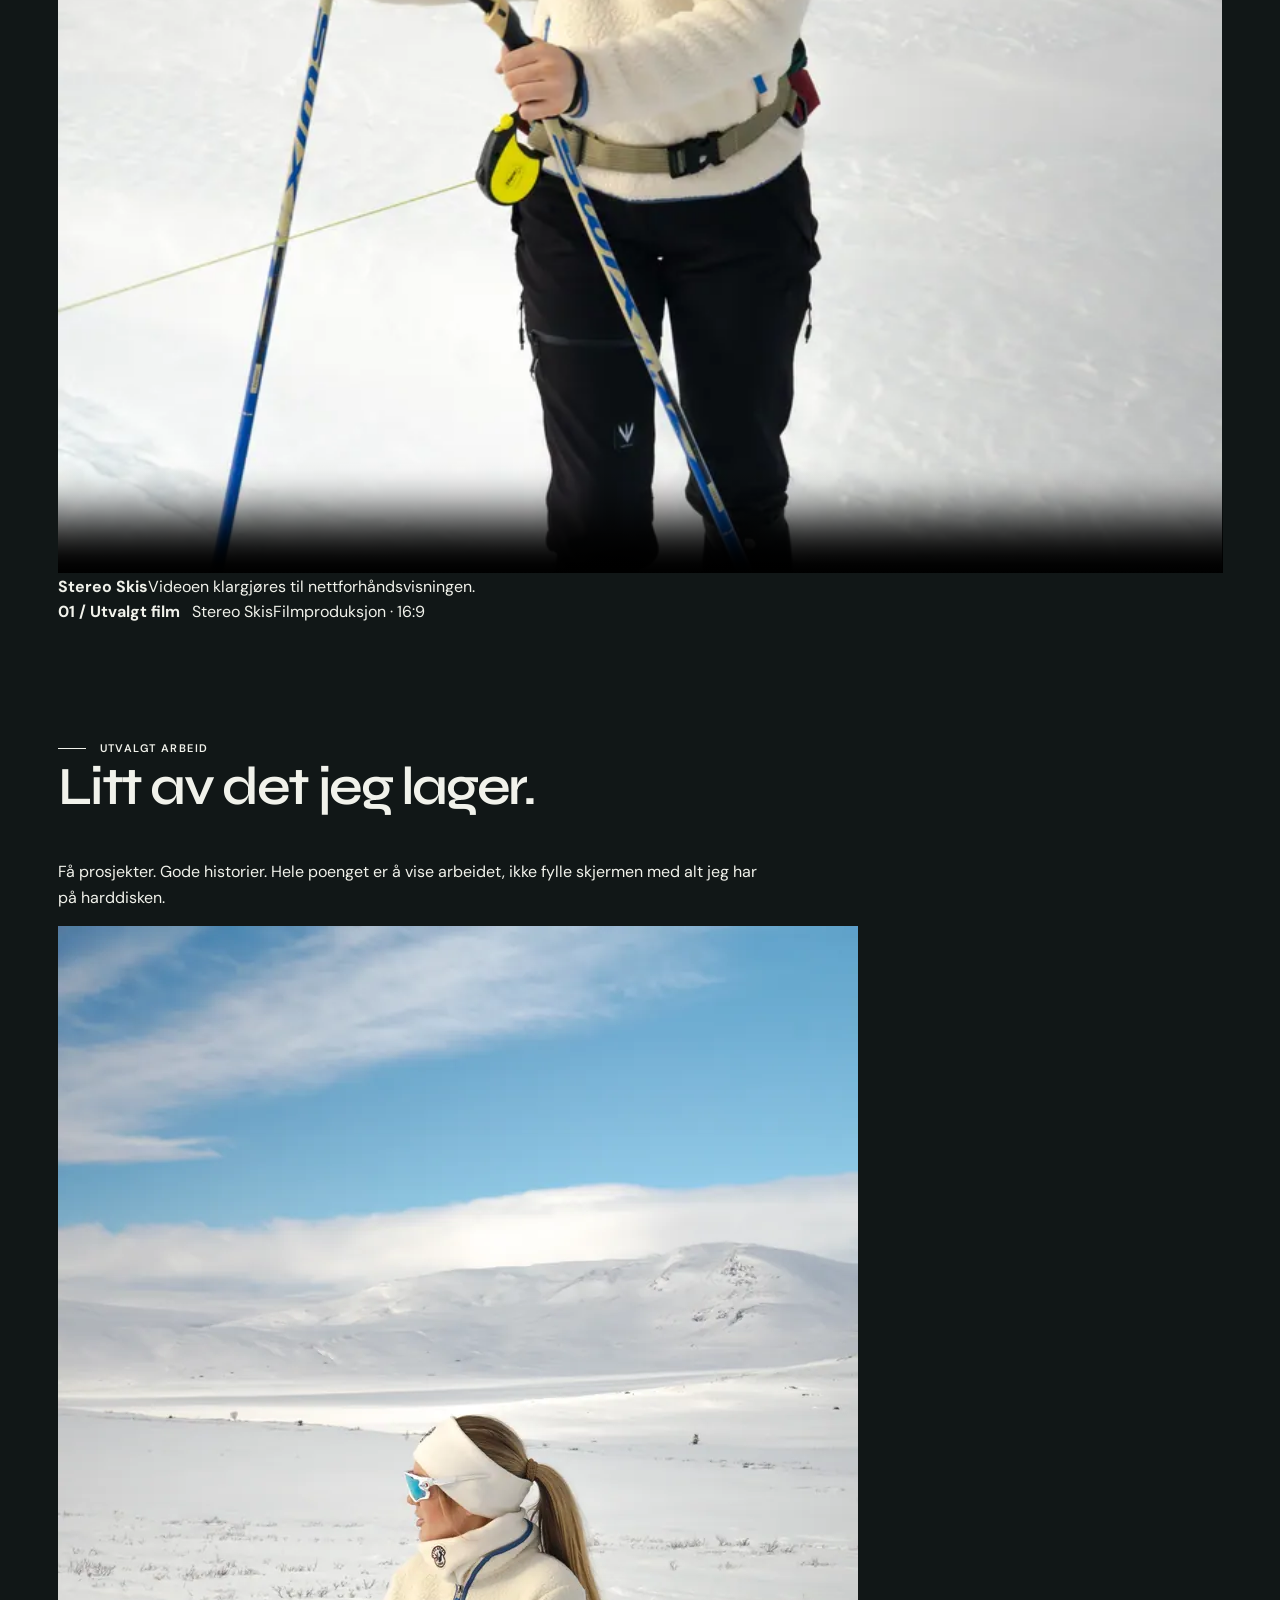
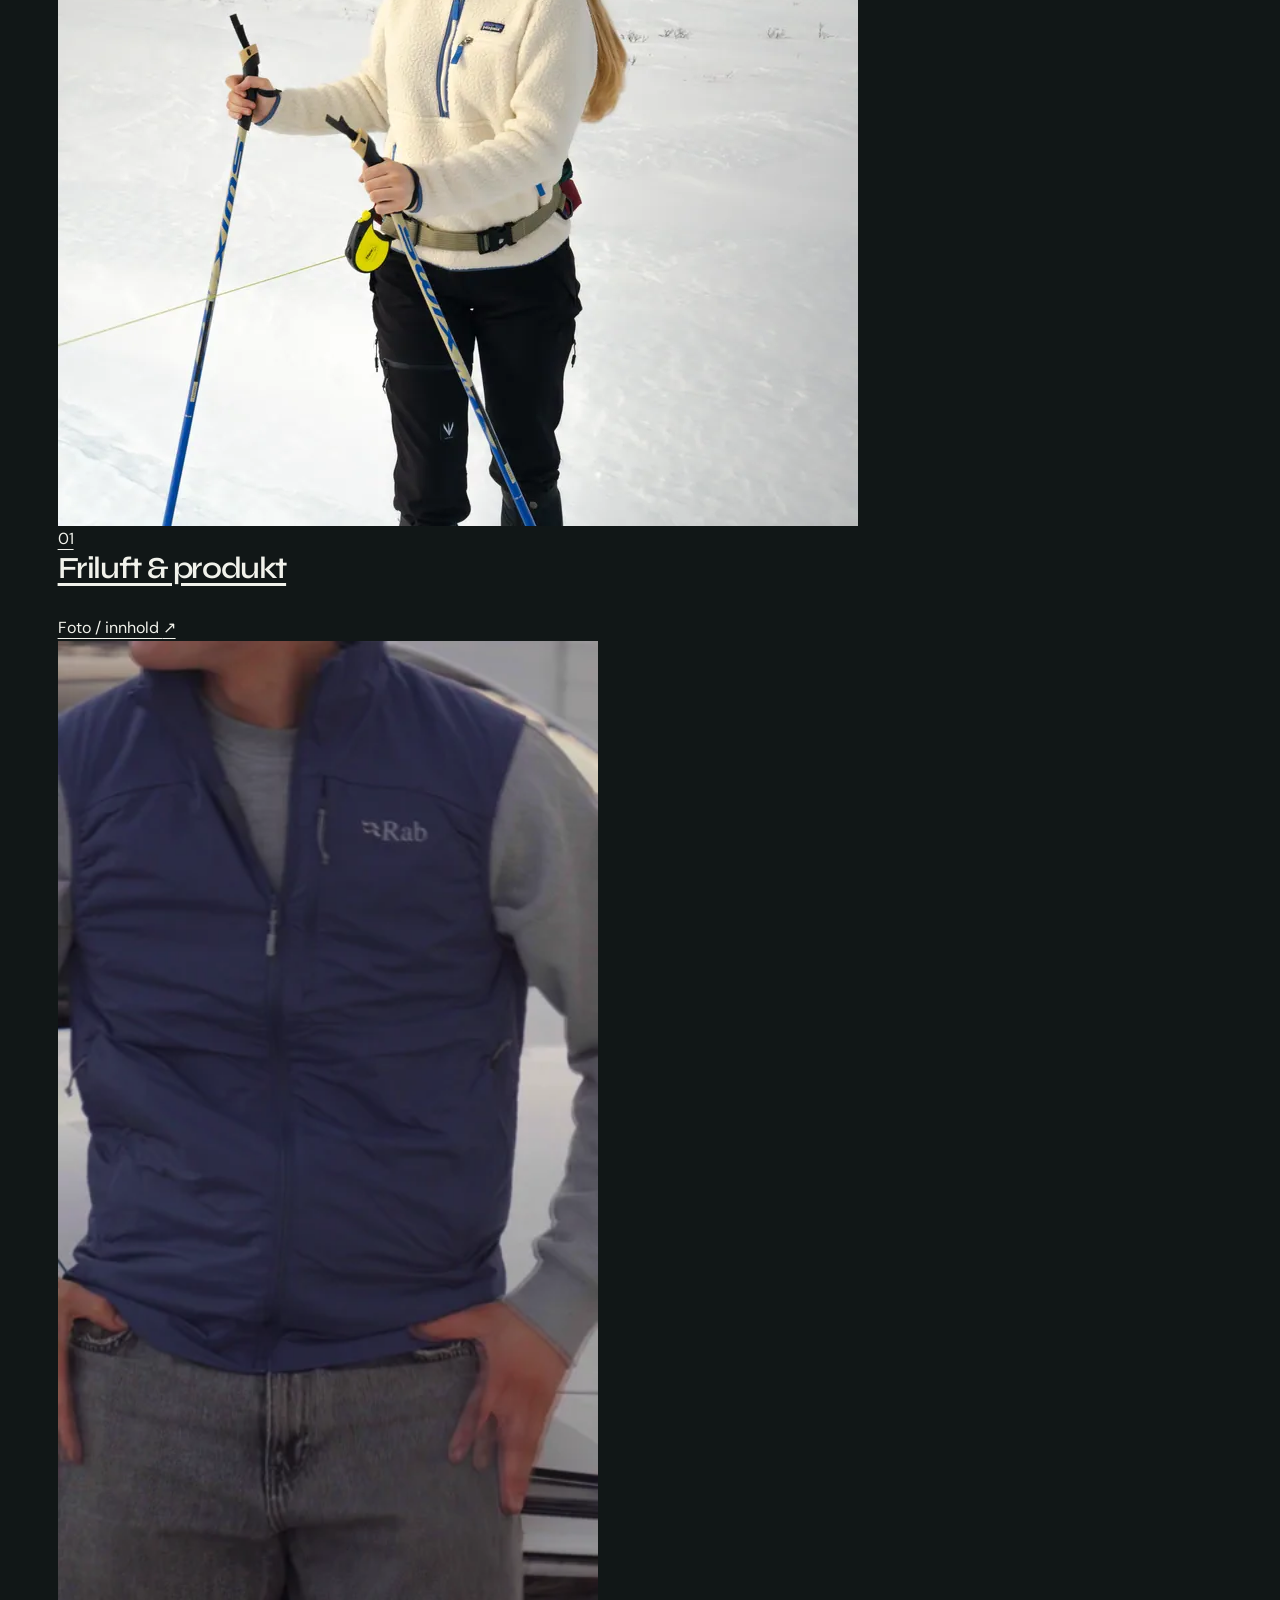
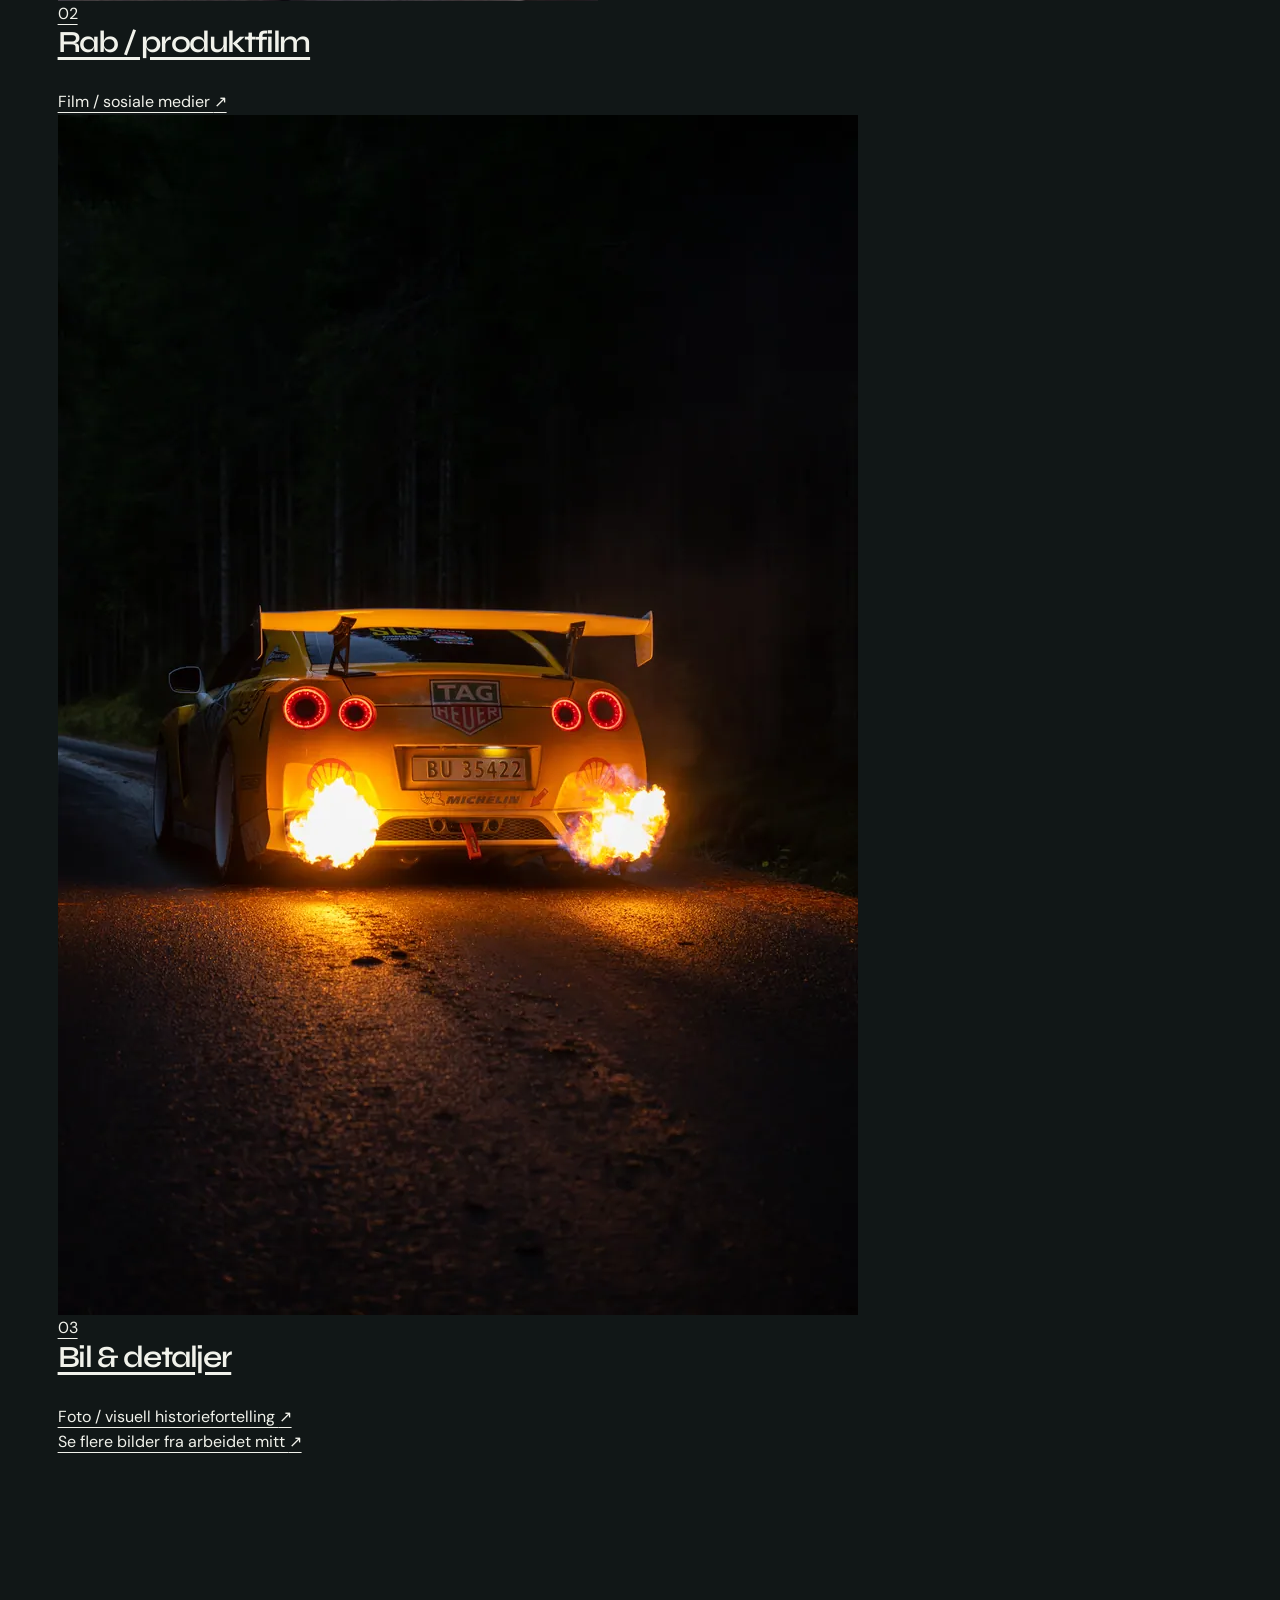
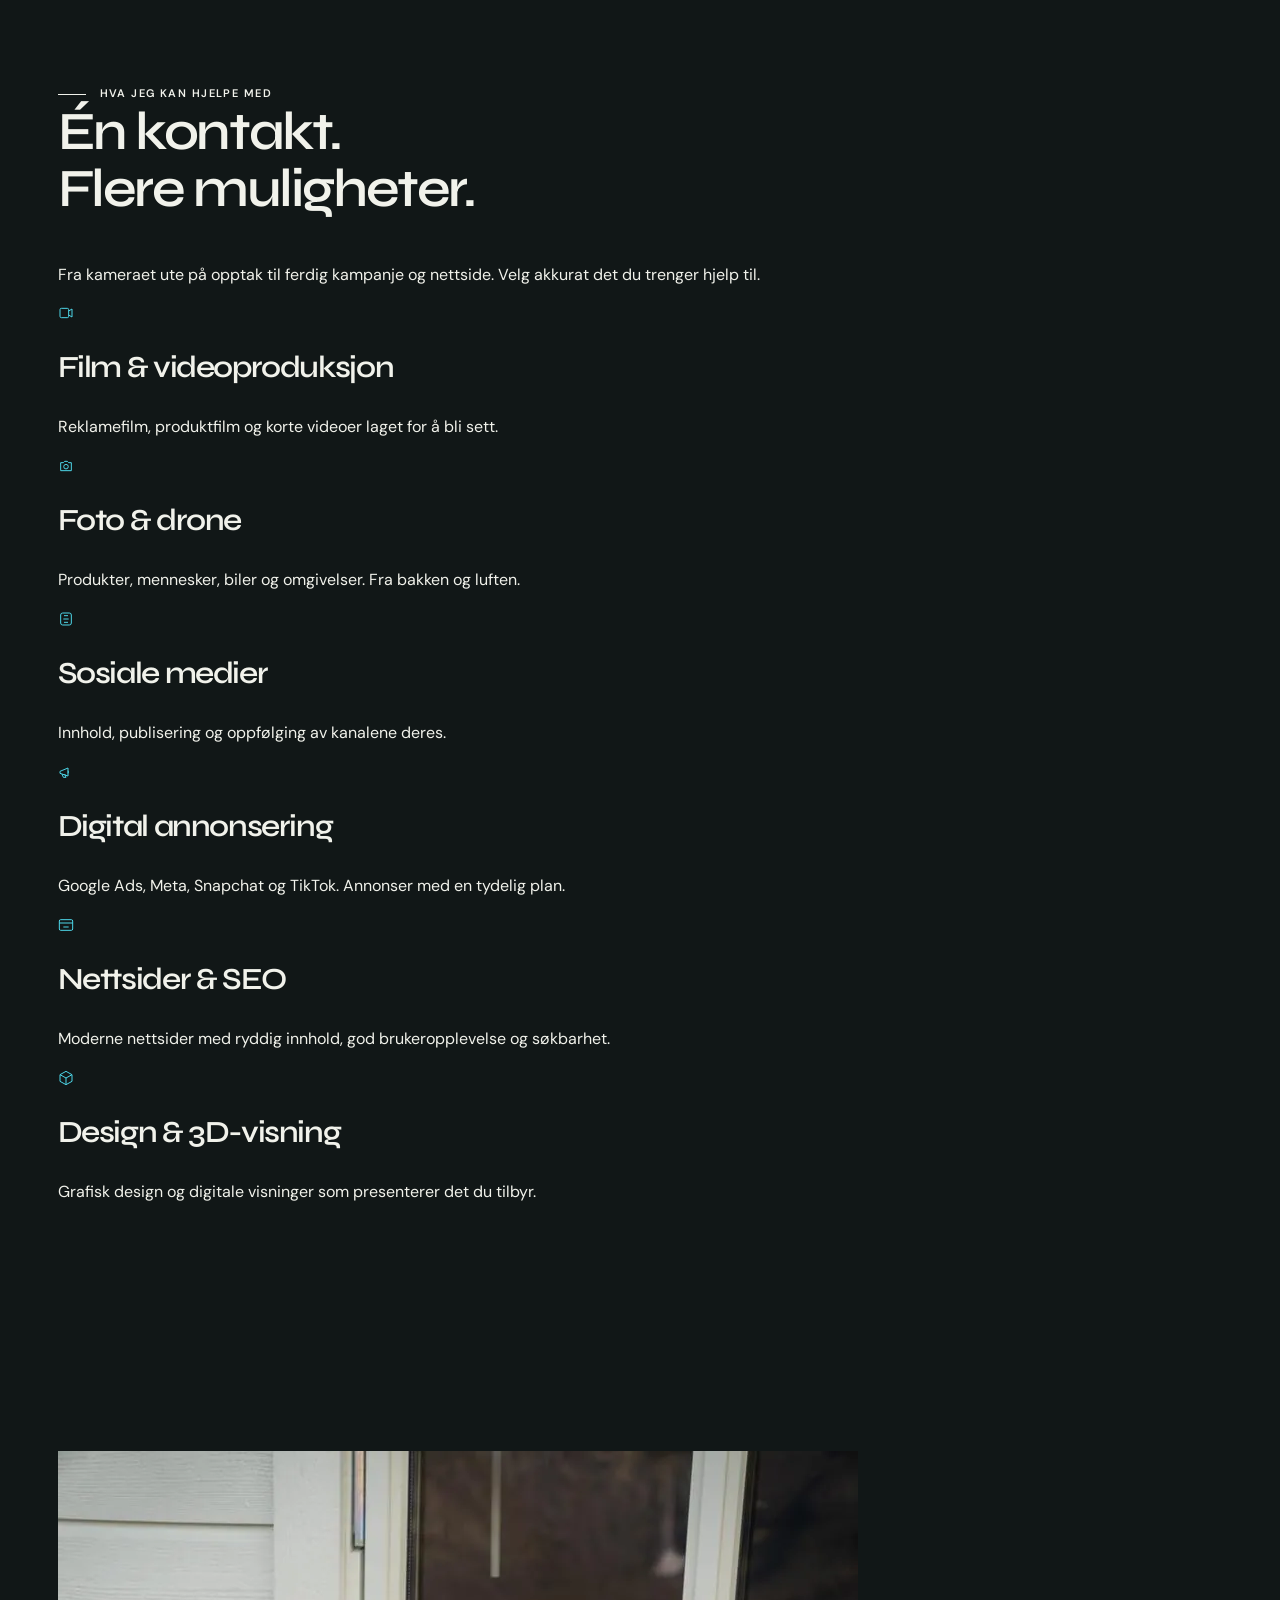
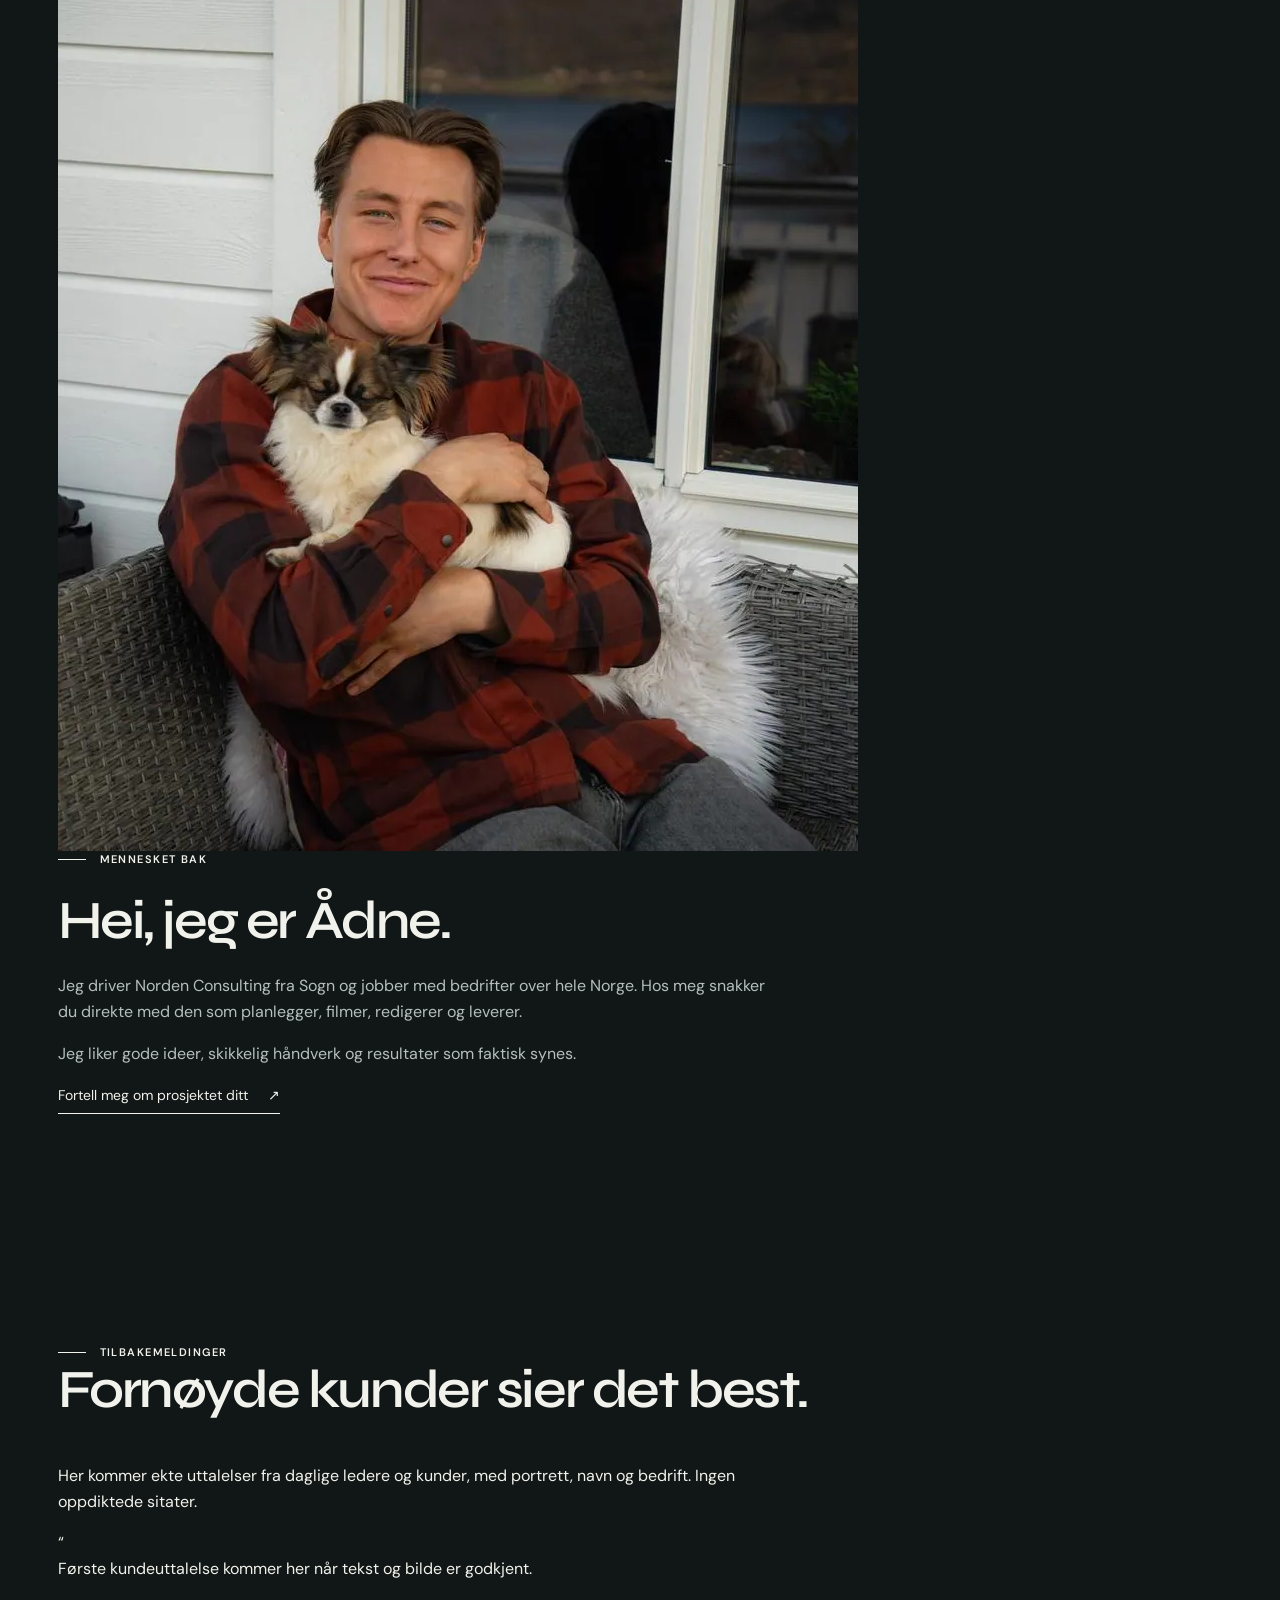
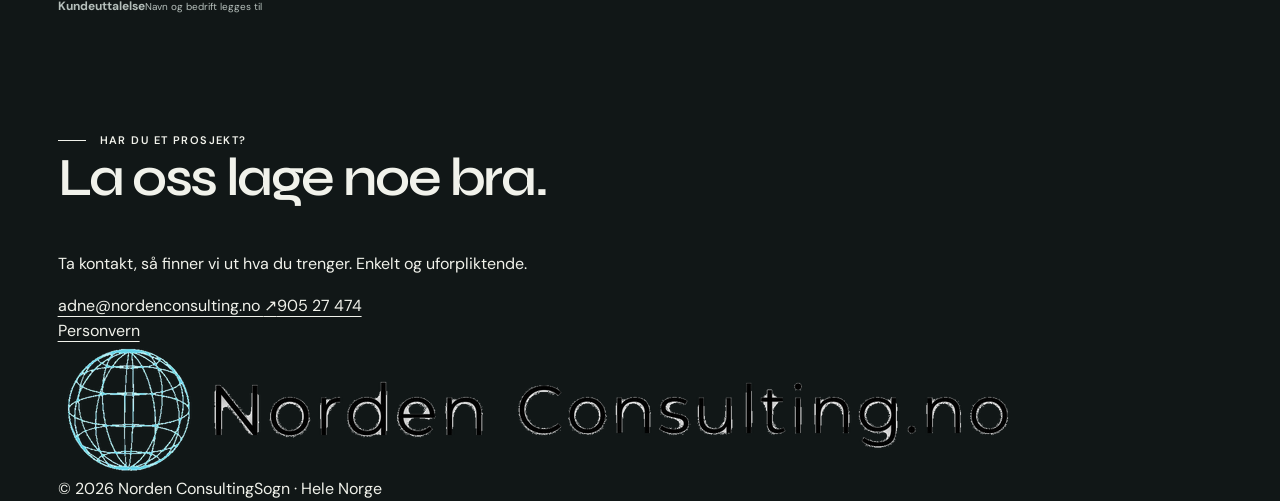
==== commit c775022f: "Build new minimal film-first Norden editorial design" ====
--- a/index.html
+++ b/index.html
@@ -1,841 +1,59 @@
 <!doctype html>
 <html lang="nb">
-  <head>
-    <meta charset="utf-8" />
-    <meta name="viewport" content="width=device-width,initial-scale=1" />
-    <title>Norden Consulting | Foto, film og markedsføring i Sogn</title>
-    <meta
-      name="description"
-      content="Foto, videoproduksjon, annonsering, sosiale medier og nettsider fra Sogn. Norden Consulting hjelper bedrifter i Vestland og resten av Norge."
-    />
-    <meta name="theme-color" content="#111717" />
-    <link rel="canonical" href="https://nordenconsulting.no/" />
-    <meta property="og:type" content="website" />
-    <meta property="og:locale" content="nb_NO" />
-    <meta property="og:site_name" content="Norden Consulting" />
-    <meta
-      property="og:title"
-      content="Norden Consulting | Foto, film og markedsføring i Sogn"
-    />
-    <meta
-      property="og:description"
-      content="Foto, videoproduksjon, annonsering, sosiale medier og nettsider fra Sogn. Norden Consulting hjelper bedrifter i Vestland og resten av Norge."
-    />
-    <meta property="og:url" content="https://nordenconsulting.no/" />
-    <meta
-      property="og:image"
-      content="https://nordenconsulting.no/assets/img/og-image.jpg"
-    />
-    <meta property="og:image:width" content="1200" />
-    <meta property="og:image:height" content="630" />
-    <meta
-      property="og:image:alt"
-      content="Norden Consulting, foto og digital markedsføring"
-    />
-    <meta name="twitter:card" content="summary_large_image" />
-    <meta
-      name="twitter:title"
-      content="Norden Consulting | Foto, film og markedsføring i Sogn"
-    />
-    <meta
-      name="twitter:description"
-      content="Foto, videoproduksjon, annonsering, sosiale medier og nettsider fra Sogn. Norden Consulting hjelper bedrifter i Vestland og resten av Norge."
-    />
-    <meta
-      name="twitter:image"
-      content="https://nordenconsulting.no/assets/img/og-image.jpg"
-    />
-    <link
-      rel="icon"
-      href="/assets/img/favicon.png"
-      type="image/png"
-      sizes="180x180"
-    />
-    <link rel="apple-touch-icon" href="/assets/img/apple-touch-icon.png" />
-    <link
-      rel="preload"
-      href="/assets/fonts/syne.woff2"
-      as="font"
-      type="font/woff2"
-      crossorigin
-    />
-    <link rel="stylesheet" href="/css/site.css" />
-    <script src="/js/site.js" defer></script>
-    <script type="application/ld+json">
-      {
-        "@context": "https://schema.org",
-        "@type": "ProfessionalService",
-        "@id": "https://nordenconsulting.no/#business",
-        "name": "Norden Consulting",
-        "url": "https://nordenconsulting.no/",
-        "logo": "https://nordenconsulting.no/assets/img/norden-logo.webp",
-        "image": "https://nordenconsulting.no/assets/img/og-image.jpg",
-        "email": "adne@nordenconsulting.no",
-        "telephone": "+4790527474",
-        "description": "Ådne Bjella hjelper bedrifter med foto, film, sosiale medier, annonsering, nettsider, SEO, grafisk design, dronefoto og 3D-visning.",
-        "areaServed": [
-          { "@type": "AdministrativeArea", "name": "Sogn" },
-          { "@type": "AdministrativeArea", "name": "Vestland" },
-          { "@type": "Country", "name": "Norge" }
-        ],
-        "hasOfferCatalog": {
-          "@type": "OfferCatalog",
-          "name": "Tjenester fra Norden Consulting",
-          "itemListElement": [
-            { "@type": "OfferCatalog", "name": "Foto og videoproduksjon" },
-            { "@type": "OfferCatalog", "name": "Sosiale medier og innholdsproduksjon" },
-            { "@type": "OfferCatalog", "name": "Digital annonsering" },
-            { "@type": "OfferCatalog", "name": "Nettsider og søkemotoroptimalisering" },
-            { "@type": "OfferCatalog", "name": "Dronefoto og 3D-visning" }
-          ]
-        },
-        "founder": { "@type": "Person", "name": "Ådne Bjella" },
-        "hasOfferCatalog": {
-          "@type": "OfferCatalog",
-          "name": "Tjenester fra Norden Consulting",
-          "itemListElement": [
-            { "@type": "OfferCatalog", "name": "Film og foto", "itemListElement": [ { "@type": "OfferCatalog", "name": "Bedriftsfoto og produktfoto" }, { "@type": "OfferCatalog", "name": "Videoproduksjon og innhold til sosiale medier" } ] },
-            { "@type": "OfferCatalog", "name": "Digital markedsføring", "itemListElement": [ { "@type": "OfferCatalog", "name": "Annonsering i sosiale medier og Google" } ] },
-            { "@type": "OfferCatalog", "name": "Nettsider og synlighet", "itemListElement": [ { "@type": "OfferCatalog", "name": "Nettsider, søkemotoroptimalisering og grafisk design" } ] },
-            { "@type": "OfferCatalog", "name": "Drone og 3D", "itemListElement": [ { "@type": "OfferCatalog", "name": "Dronefoto og dronefilm" }, { "@type": "OfferCatalog", "name": "3D-visning" } ] }
-          ]
-        },
-        "address": {
-          "@type": "PostalAddress",
-          "addressRegion": "Sogn",
-          "addressCountry": "NO"
-        }
-      }
-    </script>
-  </head>
-  <body>
-    <a class="skip" href="#main">Hopp til innhold</a>
-    <header class="site-header">
-      <div class="wrap header-inner">
-        <a href="/" class="brand" aria-label="Norden Consulting, forsiden"
-          ><img
-            src="/assets/img/norden-logo.webp"
-            alt="Norden Consulting.no"
-            width="960"
-            height="132"
-        /></a>
-        <nav class="nav" aria-label="Hovedmeny">
-          <a href="/#arbeid">Arbeid</a><a href="/#tjenester">Tjenester</a
-          ><a href="/#om-meg">Om meg</a
-          ><a class="button header-cta" href="/#kontakt" data-contact
-            >Kontakt meg nå<svg viewBox="0 0 24 24" aria-hidden="true">
-              <path d="M5 19 19 5M5 5h14v14" /></svg
-          ></a>
-        </nav>
-      </div>
-    </header>
-    <main id="main">
-      <section class="hero wrap" aria-labelledby="hero-title">
-        <div class="hero-topline">
-          <p class="eyebrow">Ådne Bjella / Norden Consulting</p>
-          <p class="availability">Sogn → hele Norge</p>
-        </div>
-        <div class="hero-grid">
-          <div class="hero-copy">
-            <h1 id="hero-title">Jeg lager innhold<br />som <span>blir lagt merke til.</span></h1>
-            <p>
-              Film, foto, nettsider og markedsføring. Én person å snakke med, fra idé til ferdig resultat.
-            </p>
-            <a class="button" href="/#kontakt" data-contact
-              >Kontakt meg nå<svg viewBox="0 0 24 24" aria-hidden="true">
-                <path d="M5 19 19 5M5 5h14v14" /></svg
-            ></a>
-            <p class="offer-note">1000 kr rabatt på din første tjeneste.</p>
-          </div>
-          <figure class="hero-visual">
-            <img
-              src="/assets/img/bak-kamera-800.webp"
-              srcset="
-                /assets/img/bak-kamera-480.webp 480w,
-                /assets/img/bak-kamera-800.webp 800w
-              "
-              sizes="(max-width:700px) 90vw,48vw"
-              width="800"
-              height="1000"
-              fetchpriority="high"
-              alt="Ådne Bjella på jobb bak kameraet"
-            />
-            <figcaption>
-              <span>Bak kameraet. Ekte arbeid fra Norden Consulting.</span
-              ><span>01 / Utvalgt</span>
-            </figcaption>
-          </figure>
-        </div>
-        <div class="client-strip">
-          <p>Noen av bedriftene<br />jeg jobber med</p>
-          <div class="client">
-            <strong>Intersport Gol</strong
-            ><small>Sosiale medier · film · foto</small>
-          </div>
-          <div class="client">
-            <strong>Ål Trelast</strong><small>Annonsering</small>
-          </div>
-        </div>
-      </section>
-      <section
-        class="work section wrap"
-        id="arbeid"
-        aria-labelledby="work-title"
-      >
-        <div class="section-head">
-          <div>
-            <p class="eyebrow">01 / Arbeid</p>
-            <h2 id="work-title">Arbeid jeg har laget.</h2>
-          </div>
-          <p>
-            Et lite, håndplukket utvalg. Her er det arbeidet som skal snakke, ikke hundre like bilder.
-          </p>
-        </div>
-        <div
-          class="filters"
-          role="group"
-          aria-label="Filtrer porteføljen"
-          hidden
-        >
-          <button
-            class="filter"
-            type="button"
-            data-filter="all"
-            aria-pressed="true"
-          >
-            Alt arbeid</button
-          ><button
-            class="filter"
-            type="button"
-            data-filter="film"
-            aria-pressed="false"
-          >
-            Film</button
-          ><button
-            class="filter"
-            type="button"
-            data-filter="foto"
-            aria-pressed="false"
-          >
-            Foto</button
-          ><button
-            class="filter"
-            type="button"
-            data-filter="some"
-            aria-pressed="false"
-          >
-            SoMe-innhold</button
-          ><button
-            class="filter"
-            type="button"
-            data-filter="drone"
-            aria-pressed="false"
-          >
-            Drone
-          </button>
-        </div>
-        <p id="filter-status" class="sr-only" role="status"></p>
-        <div class="portfolio">
-          <article class="project feature" data-category="foto some">
-            <a class="project-link" href="/arbeid/foto/#friluft"
-              ><div class="project-media">
-                <img
-                  src="/assets/img/foto-cover-800.webp"
-                  srcset="
-                    /assets/img/foto-cover-480.webp 480w,
-                    /assets/img/foto-cover-800.webp 800w
-                  "
-                  sizes="(max-width:700px) 90vw,45vw"
-                  alt="Modell i friluftsbekledning på snødekt fjell"
-                  width="800"
-                  height="1200"
-                  loading="lazy"
-                  decoding="async"
-                /><span class="project-tag">Se bildeserien</span>
-              </div>
-              <div class="project-info">
-                <div>
-                  <p class="kicker">Produktfoto / sosiale medier</p>
-                  <h3>Friluft, tett på.</h3>
-                  <p>Produktfoto i miljø, fra skogstien til fjellet.</p>
-                </div>
-                <span class="project-arrow"
-                  ><svg viewBox="0 0 24 24" aria-hidden="true">
-                    <path d="M5 19 19 5M5 5h14v14" /></svg
-                ></span></div
-            ></a>
-          </article>
-          <article class="project reel" data-category="film some">
-            <div class="project-media" data-preview-card>
-              <a
-                class="project-link"
-                href="/arbeid/rab-vest/"
-                data-film="rab-vest"
-                data-title="Rab vest"
-                data-description="En kort produktfilm som viser en blå Rab-vest på modell, med klipp av passform og detaljer."
-                aria-label="Spill av Rab vest"
-                ><img
-                  src="/assets/video/rab-vest/poster.webp"
-                  width="540"
-                  height="960"
-                  alt="En kort produktfilm som viser en blå Rab-vest på modell, med klipp av passform og detaljer."
-                  loading="lazy" /><video
-                  width="404"
-                  height="720"
-                  muted
-                  loop
-                  playsinline
-                  preload="none"
-                  data-preview="/assets/video/rab-vest/preview.mp4"
-                  aria-hidden="true"
-                  tabindex="-1"
-                ></video
-                ><span class="project-tag">Film / 9:16</span
-                ><span class="play-label"
-                  >Spill av film
-                  <svg viewBox="0 0 24 24" aria-hidden="true">
-                    <path d="M5 19 19 5M5 5h14v14" /></svg></span></a
-              ><button
-                class="preview-toggle"
-                type="button"
-                aria-label="Spill stille forhåndsvisning av Rab vest"
-                aria-pressed="false"
-                hidden
-              >
-                ▷
-              </button>
-            </div>
-            <div class="project-info">
-              <div>
-                <p class="kicker">Produktfilm / sosiale medier</p>
-                <h3><a href="/arbeid/rab-vest/">Rab vest</a></h3>
-                <p>Foto, klipp og tilpasning til stående format.</p>
-              </div>
-            </div>
-          </article>
-          <article class="project reel" data-category="film some">
-            <div class="project-media" data-preview-card>
-              <a
-                class="project-link"
-                href="/arbeid/kavu-skjorte/"
-                data-film="kavu-skjorte"
-                data-title="KAVU skjorte"
-                data-description="En kort produktfilm med en rød og mørk rutete KAVU-skjorte på modell, med nærbilder av stoff og passform."
-                aria-label="Spill av KAVU skjorte"
-                ><img
-                  src="/assets/video/kavu-skjorte/poster.webp"
-                  width="540"
-                  height="960"
-                  alt="En kort produktfilm med en rød og mørk rutete KAVU-skjorte på modell, med nærbilder av stoff og passform."
-                  loading="lazy" /><video
-                  width="404"
-                  height="720"
-                  muted
-                  loop
-                  playsinline
-                  preload="none"
-                  data-preview="/assets/video/kavu-skjorte/preview.mp4"
-                  aria-hidden="true"
-                  tabindex="-1"
-                ></video
-                ><span class="project-tag">Film / 9:16</span
-                ><span class="play-label"
-                  >Spill av film
-                  <svg viewBox="0 0 24 24" aria-hidden="true">
-                    <path d="M5 19 19 5M5 5h14v14" /></svg></span></a
-              ><button
-                class="preview-toggle"
-                type="button"
-                aria-label="Spill stille forhåndsvisning av KAVU skjorte"
-                aria-pressed="false"
-                hidden
-              >
-                ▷
-              </button>
-            </div>
-            <div class="project-info">
-              <div>
-                <p class="kicker">Produktfilm / sosiale medier</p>
-                <h3><a href="/arbeid/kavu-skjorte/">KAVU skjorte</a></h3>
-                <p>Foto, klipp og tilpasning til stående format.</p>
-              </div>
-            </div>
-          </article>
-          <article class="project" data-category="foto drone">
-            <a class="project-link" href="/arbeid/foto/#drone"
-              ><div class="project-media">
-                <img
-                  src="/assets/img/drone-cover-800.webp"
-                  srcset="
-                    /assets/img/drone-cover-480.webp 480w,
-                    /assets/img/drone-cover-800.webp 800w
-                  "
-                  sizes="(max-width:700px) 90vw,45vw"
-                  alt="Dronefoto av et grønt dalføre mellom fjell"
-                  width="800"
-                  height="600"
-                  loading="lazy"
-                  decoding="async"
-                /><span class="project-tag">Se bildeserien</span>
-              </div>
-              <div class="project-info">
-                <div>
-                  <p class="kicker">Drone / foto</p>
-                  <h3>Landskap fra luften.</h3>
-                  <p>Steder og omgivelser sett fra et nytt perspektiv.</p>
-                </div>
-                <span class="project-arrow"
-                  ><svg viewBox="0 0 24 24" aria-hidden="true">
-                    <path d="M5 19 19 5M5 5h14v14" /></svg
-                ></span></div
-            ></a>
-          </article>
-          <article class="project" data-category="foto">
-            <a class="project-link" href="/arbeid/foto/#bil"
-              ><div class="project-media">
-                <img
-                  src="/assets/img/bil-cover-800.webp"
-                  srcset="
-                    /assets/img/bil-cover-480.webp 480w,
-                    /assets/img/bil-cover-800.webp 800w
-                  "
-                  sizes="(max-width:700px) 90vw,45vw"
-                  alt="Gul sportsbil fotografert utendørs"
-                  width="800"
-                  height="1200"
-                  loading="lazy"
-                  decoding="async"
-                /><span class="project-tag">Se bildeserien</span>
-              </div>
-              <div class="project-info">
-                <div>
-                  <p class="kicker">Bil / foto</p>
-                  <h3>Form. Farge. Detaljer.</h3>
-                  <p>Bilder av biler, fra helhet til de små detaljene.</p>
-                </div>
-                <span class="project-arrow"
-                  ><svg viewBox="0 0 24 24" aria-hidden="true">
-                    <path d="M5 19 19 5M5 5h14v14" /></svg
-                ></span></div
-            ></a>
-          </article>
-          <article class="project" data-category="foto">
-            <a class="project-link" href="/arbeid/foto/#bak-kamera"
-              ><div class="project-media">
-                <img
-                  src="/assets/img/norden-gensere-800.webp"
-                  srcset="
-                    /assets/img/norden-gensere-480.webp 480w,
-                    /assets/img/norden-gensere-800.webp 800w
-                  "
-                  sizes="(max-width:700px) 90vw,45vw"
-                  alt="Ådne og Maria i Norden Consulting-gensere"
-                  width="800"
-                  height="1200"
-                  loading="lazy"
-                  decoding="async"
-                /><span class="project-tag">Se bildeserien</span>
-              </div>
-              <div class="project-info">
-                <div>
-                  <p class="kicker">Norden Consulting / foto</p>
-                  <h3>Bak kameraet.</h3>
-                  <p>Mennesker, utstyr og øyeblikk fra arbeidet.</p>
-                </div>
-                <span class="project-arrow"
-                  ><svg viewBox="0 0 24 24" aria-hidden="true">
-                    <path d="M5 19 19 5M5 5h14v14" /></svg
-                ></span></div
-            ></a>
-          </article>
-        </div>
-        <div class="work-bottom">
-          <p>
-            Bildeseriene er samlet etter motiv, med plass til å se nærmere på
-            hvert bilde.
-          </p>
-          <a class="text-link" href="/arbeid/foto/"
-            >Utforsk bildegalleriet
-            <svg viewBox="0 0 24 24" aria-hidden="true">
-              <path d="M5 19 19 5M5 5h14v14" /></svg
-          ></a>
-        </div>
-      </section>
-      <section class="section showcase-film wrap" id="film" aria-labelledby="showcase-film-title">
-        <div class="section-head">
-          <div><p class="eyebrow">02 / Utvalgt film</p><h2 id="showcase-film-title">Se arbeidet i bevegelse.</h2></div>
-          <p>En egen plass til en liggende produksjon. Stereo Skis eller en annen film velges før publisering.</p>
-        </div>
-        <div class="feature-film-shell">
-          <div class="feature-film-frame" role="img" aria-label="Plass reservert for en liggende filmproduksjon i 16:9-format">
-            <img src="/assets/img/foto-cover-800.webp" alt="" width="800" height="1200" loading="lazy" decoding="async"/>
-            <div class="feature-film-overlay">
-              <span class="feature-film-mark"><svg viewBox="0 0 24 24" aria-hidden="true"><path d="m9 5 11 7-11 7z"/></svg></span>
-              <span class="feature-film-caption">Utvalgt film / 16:9</span>
-              <strong>Filmplass klar</strong>
-              <small>Endelig film og plakatbilde legges inn når de er valgt.</small>
-            </div>
-          </div>
-          <!-- Release: replace the static frame with an actual <video controls playsinline preload="metadata" poster="..."><source src="..." type="video/mp4"></video>. Never publish a non-working play button. -->
-        </div>
-      </section>
-      <section class="section reviews wrap" id="anmeldelser" aria-labelledby="reviews-title">
-        <div class="section-head">
-          <div><p class="eyebrow">03 / Samarbeid</p><h2 id="reviews-title">Hva kundene sier.</h2></div>
-          <p>Her får daglig leder plass med et ekte portrett, navn, firma og sin egen kommentar.</p>
-        </div>
-        <div class="review-preview">
-          <div class="review-avatar" aria-hidden="true"><svg viewBox="0 0 24 24"><circle cx="12" cy="8" r="4"/><path d="M4 21c0-5 3-8 8-8s8 3 8 8"/></svg></div>
-          <div>
-            <p class="review-flag">Klart for første kundeomtale</p>
-            <p class="review-quote">Kundeuttalelser legges inn når sitat, bilde, navn og tillatelse er bekreftet.</p>
-            <p class="review-person">Daglig leder · Bedrift</p>
-          </div>
-        </div>
-      </section>
-      <section
-        class="section light"
-        id="tjenester"
-        aria-labelledby="services-title"
-      >
-        <div class="wrap">
-          <p class="eyebrow">04 / Dette kan jeg hjelpe med</p>
-          <div class="service-intro">
-            <h2 id="services-title">Dette hjelper jeg deg med.</h2>
-            <p>
-              Trenger du en film, noen som følger opp de sosiale kanalene eller
-              en ny nettside? Jeg hjelper med det du trenger, og setter det
-              sammen når det er nyttig.
-            </p>
-          </div>
-          <article class="service-row">
-            <span class="service-no">01</span>
-            <h3><svg class="service-icon" viewBox="0 0 24 24" fill="none" stroke="currentColor" stroke-width="1.6" stroke-linecap="round" stroke-linejoin="round" aria-hidden="true"><path d="M4 7h4l2-2h4l2 2h4v12H4z"/><circle cx="12" cy="13" r="3.5"/></svg>Innhold med noe å vise.</h3>
-            <div>
-              <p>
-                Jeg fotograferer og filmer produkter, mennesker og steder. Du
-                får innhold tilpasset nettsiden, kampanjen eller de sosiale
-                kanalene.
-              </p>
-              <ul>
-                <li>Foto og film</li>
-                <li>Sosiale medier</li>
-              </ul>
-              <img class="service-photo" src="/assets/img/foto-cover-800.webp" width="800" height="600" loading="lazy" decoding="async" alt="Produktfotografering i naturen"/>
-            </div>
-          </article>
-          <article class="service-row">
-            <span class="service-no">02</span>
-            <h3><svg class="service-icon" viewBox="0 0 24 24" fill="none" stroke="currentColor" stroke-width="1.6" stroke-linecap="round" stroke-linejoin="round" aria-hidden="true"><path d="m4 11 10-5v12L4 14z"/><path d="M14 9a4 4 0 0 1 0 6M7 15l1 5h4l-2-5"/></svg>Annonser som treffer riktig.</h3>
-            <div>
-              <p>
-                Jeg hjelper med oppsett, innhold og oppfølging av annonser.
-                Plattform og budskap velges ut fra hvem bedriften din vil nå.
-              </p>
-              <ul>
-                <li>Google Ads</li>
-                <li>Meta (Facebook og Instagram)</li><li>Snapchat</li>
-                <li>TikTok</li>
-              </ul>
-              <img class="service-photo" src="/assets/img/bak-kamera-800.webp" width="800" height="600" loading="lazy" decoding="async" alt="Arbeid med markedsføring og innholdsproduksjon"/>
-            </div>
-          </article>
-          <article class="service-row">
-            <span class="service-no">03</span>
-            <h3><svg class="service-icon" viewBox="0 0 24 24" fill="none" stroke="currentColor" stroke-width="1.6" stroke-linecap="round" stroke-linejoin="round" aria-hidden="true"><rect x="3" y="4" width="18" height="16" rx="2"/><path d="M3 9h18M7 6.5h.01M10 6.5h.01M8 15h8"/></svg>Et godt sted å lande.</h3>
-            <div>
-              <p>
-                Jeg lager oversiktlige nettsider og jobber med innhold, struktur
-                og SEO, slik at det blir enklere å finne deg og ta kontakt.
-              </p>
-              <ul>
-                <li>Nettsider</li>
-                <li>SEO</li>
-                <li>Grafisk design</li>
-              </ul>
-              <img class="service-photo" src="/assets/img/kamerautstyr-800.webp" width="800" height="600" loading="lazy" decoding="async" alt="Kamera og digitalt produksjonsutstyr"/>
-            </div>
-          </article>
-          <article class="service-row">
-            <span class="service-no">04</span>
-            <h3><svg class="service-icon" viewBox="0 0 24 24" fill="none" stroke="currentColor" stroke-width="1.6" stroke-linecap="round" stroke-linejoin="round" aria-hidden="true"><circle cx="12" cy="12" r="8"/><path d="M4 12h16M12 4c-5 5-5 11 0 16M12 4c5 5 5 11 0 16"/></svg>Mer av helheten.</h3>
-            <div>
-              <p>
-                Dronefoto og film viser omgivelsene. Med en 3D-visning kan
-                kunder utforske rom og eiendommer digitalt, før de kommer på
-                besøk.
-              </p>
-              <ul>
-                <li>Dronefoto og film</li>
-                <li>3D-visning</li>
-              </ul>
-              <img class="service-photo" src="/assets/img/drone-cover-800.webp" width="800" height="600" loading="lazy" decoding="async" alt="Landskapsfoto tatt med drone"/>
-            </div>
-          </article>
-          <div class="service-foot">
-            <p>Jeg hjelper deg gjerne med å finne et godt sted å begynne.</p>
-            <a class="button" href="/#kontakt" data-contact
-              >Kontakt meg nå<svg viewBox="0 0 24 24" aria-hidden="true">
-                <path d="M5 19 19 5M5 5h14v14" /></svg
-            ></a>
-          </div>
-        </div>
-      </section>
-      <section class="section wrap" id="om-meg" aria-labelledby="about-title">
-        <div class="about-grid">
-          <figure class="portrait">
-            <img
-              src="/assets/img/adne-bjella-800.webp"
-              srcset="
-                /assets/img/adne-bjella-480.webp 480w,
-                /assets/img/adne-bjella-800.webp 800w
-              "
-              sizes="(max-width:700px) 90vw,45vw"
-              alt="Ådne Bjella, fotograf og mannen bak Norden Consulting"
-              width="800"
-              height="1000"
-              loading="lazy"
-              decoding="async"
-            />
-            <figcaption>
-              <span>Ådne Bjella</span
-              ><span>Han bak kameraet. Og e-posten.</span>
-            </figcaption>
-          </figure>
-          <div class="about-copy">
-            <p class="eyebrow">05 / Én person. Direkte kontakt.</p>
-            <h2 id="about-title">Hei, jeg er Ådne.</h2>
-            <p>
-              Jeg driver Norden Consulting fra Sogn og jobber med bedrifter i
-              hele Norge. Jeg liker å være tett på arbeidet, fra idé og opptak
-              til ferdig innhold.
-            </p>
-            <p>
-              Hos meg snakker du med den som gjør jobben. Jeg kan hjelpe med et
-              enkelt oppdrag eller følge opp markedsføringen over tid.
-            </p>
-            <a class="text-link" href="/arbeid/foto/#bak-kamera"
-              >Bli med bak kameraet
-              <svg viewBox="0 0 24 24" aria-hidden="true">
-                <path d="M5 19 19 5M5 5h14v14" /></svg
-            ></a>
-            <div class="process" aria-label="Slik jobber jeg">
-              <div>
-                <span>01</span><strong>En prat</strong>
-                <p>Hva trenger du, og hvem skal du nå?</p>
-              </div>
-              <div>
-                <span>02</span><strong>En plan</strong>
-                <p>Innhold, omfang og pris avtales først.</p>
-              </div>
-              <div>
-                <span>03</span><strong>Leveranse</strong>
-                <p>Jeg produserer, tilpasser og følger opp.</p>
-              </div>
-            </div>
-          </div>
-        </div>
-      </section>
-      <section
-        class="contact section wrap"
-        id="kontakt"
-        aria-labelledby="contact-title"
-      >
-        <div class="contact-grid">
-          <div class="contact-copy">
-            <p class="eyebrow">06 / La oss snakke</p>
-            <h2 id="contact-title">Hva har du<br />på gang?</h2>
-            <p>
-              Fortell litt om bedriften og det du trenger hjelp med. Jeg tar
-              kontakt, så finner jeg et forslag som passer.
-            </p>
-            <div class="discount">1000 kr</div>
-            <p>rabatt på din første tjeneste.</p>
-            <div class="contact-details">
-              <a href="tel:+4790527474">905 27 474</a
-              ><a href="mailto:adne@nordenconsulting.no"
-                >adne@nordenconsulting.no</a
-              >
-            </div>
-          </div>
-          <div id="contact-home">
-            <div class="contact-card" id="contact-card">
-              <h3 id="form-title">Kontakt meg nå</h3>
-              <p>En uforpliktende prat starter her.</p>
-              <form
-                id="contact-form"
-                action="https://formspree.io/f/xeenpybw"
-                method="POST"
-              >
-                <input
-                  type="hidden"
-                  name="subject"
-                  value="Ny henvendelse fra Norden Consulting"
-                />
-                <div class="trap" aria-hidden="true">
-                  <label for="website">La dette feltet stå tomt</label
-                  ><input
-                    id="website"
-                    name="_gotcha"
-                    tabindex="-1"
-                    autocomplete="off"
-                  />
-                </div>
-                <div class="form-grid">
-                  <div class="field">
-                    <label for="navn">Navn</label
-                    ><input
-                      id="navn"
-                      name="navn"
-                      autocomplete="name"
-                      required
-                      maxlength="120"
-                    />
-                  </div>
-                  <div class="field">
-                    <label for="epost">E-post</label
-                    ><input
-                      id="epost"
-                      name="epost"
-                      type="email"
-                      autocomplete="email"
-                      required
-                      maxlength="254"
-                    />
-                  </div>
-                  <div class="field full">
-                    <label for="bedrift">Bedrift <span>(valgfritt)</span></label
-                    ><input
-                      id="bedrift"
-                      name="bedrift"
-                      autocomplete="organization"
-                      maxlength="160"
-                    />
-                  </div>
-                  <div class="field full">
-                    <label for="melding">Hva trenger du hjelp med?</label
-                    ><textarea
-                      id="melding"
-                      name="melding"
-                      rows="4"
-                      required
-                      maxlength="5000"
-                      placeholder="Fortell litt om det du har på gang."
-                    ></textarea>
-                  </div>
-                </div>
-                <div class="form-actions">
-                  <button class="button" type="submit" id="send-button">
-                    Send melding
-                    <svg viewBox="0 0 24 24" aria-hidden="true">
-                      <path d="M5 19 19 5M5 5h14v14" />
-                    </svg>
-                  </button>
-                </div>
-                <p class="form-note">
-                  Opplysningene brukes for å svare på henvendelsen din.
-                  <a href="/personvern/">Les om personvern</a>.
-                </p>
-                <p
-                  class="form-status"
-                  id="form-status"
-                  role="status"
-                  aria-live="polite"
-                ></p>
-                <button
-                  id="native-submit"
-                  class="button secondary"
-                  type="button"
-                  hidden
-                >
-                  Fortsett hos Formspree
-                </button>
-              </form>
-              <div class="contact-details" data-modal-details hidden>
-                <a href="tel:+4790527474">Ring 905 27 474</a
-                ><a href="mailto:adne@nordenconsulting.no"
-                  >adne@nordenconsulting.no</a
-                >
-              </div>
-            </div>
-          </div>
-        </div>
-      </section>
-    </main>
-    <footer class="site-footer">
-      <div class="wrap footer-inner">
-        <div class="footer-brand">
-          <a href="/" class="brand" aria-label="Norden Consulting, forsiden"
-            ><img
-              src="/assets/img/norden-logo.webp"
-              alt="Norden Consulting.no"
-              width="960"
-              height="132"
-          /></a>
-          <p>
-            © 2026 Norden Consulting<br />Sogn, med hele Norge som
-            arbeidsplass.
-          </p>
-        </div>
-        <div class="footer-links">
-          <a href="/arbeid/foto/">Bildegalleri</a
-          ><a href="/personvern/">Personvern</a><a href="/#kontakt">Kontakt</a>
-        </div>
-      </div>
-    </footer>
-    <dialog
-      class="modal photo-modal"
-      id="photo-dialog"
-      aria-labelledby="photo-caption"
-    >
-      <button
-        class="modal-close"
-        type="button"
-        data-close
-        aria-label="Lukk bildet"
-      >
-        ×</button
-      ><img id="photo-full" alt="" width="1200" height="800" />
-      <p id="photo-caption"></p>
-    </dialog>
-    <dialog
-      class="modal video-modal"
-      id="video-dialog"
-      aria-labelledby="video-title"
-    >
-      <button
-        class="modal-close"
-        type="button"
-        data-close
-        aria-label="Lukk filmen"
-      >
-        ×</button
-      ><video
-        id="full-video"
-        controls
-        playsinline
-        preload="none"
-        width="1080"
-        height="1920"
-        aria-describedby="video-description"
-      ></video>
-      <h2 id="video-title"></h2>
-      <p id="video-description"></p>
-      <p id="video-error" hidden>
-        Filmen kunne ikke lastes.
-        <a id="video-fallback" href="/">Åpne filmsiden</a>.
-      </p>
-    </dialog>
-    <dialog class="modal" id="contact-dialog" aria-labelledby="form-title">
-      <button
-        class="modal-close"
-        type="button"
-        data-close
-        aria-label="Lukk kontaktskjema"
-      >
-        ×
-      </button>
-      <div id="contact-modal-content"></div>
-    </dialog>
-  </body>
-</html>
+<head>
+<meta charset="utf-8"><meta name="viewport" content="width=device-width,initial-scale=1">
+<meta name="robots" content="noindex,nofollow">
+<meta name="theme-color" content="#f8f9f6">
+<title>Norden Consulting | Film, foto og markedsføring</title>
+<meta name="description" content="Norden Consulting skaper film, foto, sosiale medier, annonsering, nettsider og visuelt innhold for bedrifter i Sogn og hele Norge.">
+<link rel="icon" href="/assets/img/favicon.png"><link rel="apple-touch-icon" href="/assets/img/apple-touch-icon.png">
+<link rel="preload" href="/assets/fonts/dm-sans.woff2" as="font" type="font/woff2" crossorigin>
+<link rel="stylesheet" href="/css/site.css">
+<meta property="og:type" content="website"><meta property="og:title" content="Norden Consulting | Innhold som gjør inntrykk"><meta property="og:description" content="Film, foto og digital markedsføring av Ådne Bjella."><meta property="og:image" content="https://nordenconsulting.no/assets/img/og-image.jpg">
+<script type="application/ld+json">{"@context":"https://schema.org","@type":"ProfessionalService","name":"Norden Consulting","url":"https://nordenconsulting.no/","telephone":"+4790527474","email":"adne@nordenconsulting.no","founder":{"@type":"Person","name":"Ådne Bjella"},"areaServed":[{"@type":"AdministrativeArea","name":"Sogn"},{"@type":"Country","name":"Norge"}],"hasOfferCatalog":{"@type":"OfferCatalog","name":"Tjenester","itemListElement":[{"@type":"OfferCatalog","name":"Film og videoproduksjon"},{"@type":"OfferCatalog","name":"Foto og dronefoto"},{"@type":"OfferCatalog","name":"Sosiale medier og annonsering"},{"@type":"OfferCatalog","name":"Nettsider og SEO"},{"@type":"OfferCatalog","name":"Grafisk design og 3D-visning"}]}}</script>
+</head>
+<body>
+<a class="skip" href="#innhold">Hopp til innhold</a>
+<header class="header"><div class="wrap header-inner">
+<a class="brand" href="/" aria-label="Norden Consulting, hjem"><img src="/assets/img/norden-logo.webp" width="960" height="132" alt="Norden Consulting"></a>
+<nav class="nav" aria-label="Hovedmeny"><a href="#arbeid">Arbeid</a><a href="#tjenester">Tjenester</a><a class="nav-about" href="#om">Om meg</a><a class="nav-contact" href="#kontakt">Ta kontakt <span aria-hidden="true">↗</span></a></nav>
+</div></header>
+<main id="innhold">
+<section class="intro wrap" aria-labelledby="intro-title">
+<div class="intro-top"><span class="eyebrow"><span class="status-dot"></span> Kreativt byrå / Sogn, Norge</span><span class="eyebrow hidden-mobile">Foto · Film · Digitalt</span></div>
+<h1 id="intro-title">Gode historier.<br><span>Godt håndverk.</span></h1>
+<div class="intro-bottom"><p>Jeg lager film, foto og digitalt innhold som viser hvem dere er, og hvorfor folk skal velge dere.</p><a class="text-link" href="#arbeid">Se utvalgt arbeid <span aria-hidden="true">↘</span></a></div>
+<div class="hero-film">
+<video id="stereo-video" poster="/assets/img/foto-cover-800.webp" controls playsinline preload="metadata" aria-label="Stereo Skis – utvalgt filmproduksjon" width="1280" height="720"><source src="/assets/video/stereo-skis/full.mp4" type="video/mp4">Nettleseren din støtter ikke video.</video>
+<div class="hero-film-fallback" id="video-notice" hidden><strong>Stereo Skis</strong><span>Videoen klargjøres til nettforhåndsvisningen.</span></div>
+</div>
+<div class="film-caption"><span><b>01 / Utvalgt film</b> &nbsp; Stereo Skis</span><span>Filmproduksjon · 16:9</span></div>
+</section>
+<section class="selected wrap section" id="arbeid" aria-labelledby="work-title">
+<div class="section-header"><div><span class="eyebrow">Utvalgt arbeid</span><h2 id="work-title">Litt av det jeg lager.</h2></div><p>Få prosjekter. Gode historier. Hele poenget er å vise arbeidet, ikke fylle skjermen med alt jeg har på harddisken.</p></div>
+<div class="work-grid">
+<a class="work-card work-card-large" href="/arbeid/foto/#friluft"><div class="media"><img src="/assets/img/foto-cover-800.webp" alt="Utvalgt frilufts- og produktfotografering" width="800" height="1200" loading="lazy"><span class="media-index">01</span></div><div class="work-caption"><h3>Friluft & produkt</h3><span>Foto / innhold <span aria-hidden="true">↗</span></span></div></a>
+<a class="work-card" href="/arbeid/rab-vest/"><div class="media"><img src="/assets/video/rab-vest/poster.webp" alt="Produktfilm med Rab-vest" width="540" height="960" loading="lazy"><span class="media-index">02</span></div><div class="work-caption"><h3>Rab / produktfilm</h3><span>Film / sosiale medier <span aria-hidden="true">↗</span></span></div></a>
+<a class="work-card" href="/arbeid/foto/#bil"><div class="media"><img src="/assets/img/bil-cover-800.webp" alt="Bilfotografering for digitalt innhold" width="800" height="600" loading="lazy"><span class="media-index">03</span></div><div class="work-caption"><h3>Bil & detaljer</h3><span>Foto / visuell historiefortelling <span aria-hidden="true">↗</span></span></div></a>
+</div>
+<a href="/arbeid/foto/" class="all-work">Se flere bilder fra arbeidet mitt <span aria-hidden="true">↗</span></a>
+</section>
+<section class="services-section" id="tjenester" aria-labelledby="services-title"><div class="wrap section">
+<div class="section-header"><div><span class="eyebrow">Hva jeg kan hjelpe med</span><h2 id="services-title">Én kontakt.<br>Flere muligheter.</h2></div><p>Fra kameraet ute på opptak til ferdig kampanje og nettside. Velg akkurat det du trenger hjelp til.</p></div>
+<div class="services-grid">
+<article class="service-card"><span class="service-icon" aria-hidden="true"><svg viewBox="0 0 24 24"><rect x="3" y="5" width="13" height="14" rx="2"/><path d="m16 9 5-3v12l-5-3"/></svg></span><h3>Film & videoproduksjon</h3><p>Reklamefilm, produktfilm og korte videoer laget for å bli sett.</p></article>
+<article class="service-card"><span class="service-icon" aria-hidden="true"><svg viewBox="0 0 24 24"><path d="M4 7h4l2-2h4l2 2h4v12H4z"/><circle cx="12" cy="13" r="3.4"/></svg></span><h3>Foto & drone</h3><p>Produkter, mennesker, biler og omgivelser. Fra bakken og luften.</p></article>
+<article class="service-card"><span class="service-icon" aria-hidden="true"><svg viewBox="0 0 24 24"><rect x="4" y="3" width="16" height="18" rx="3"/><path d="M9 17h6M9 7h6M8 12h8"/></svg></span><h3>Sosiale medier</h3><p>Innhold, publisering og oppfølging av kanalene deres.</p></article>
+<article class="service-card"><span class="service-icon" aria-hidden="true"><svg viewBox="0 0 24 24"><path d="m3 11 12-5v12L3 14zM15 10a4 4 0 0 1 0 4M6 15l2 5h4l-2-5"/></svg></span><h3>Digital annonsering</h3><p>Google Ads, Meta, Snapchat og TikTok. Annonser med en tydelig plan.</p></article>
+<article class="service-card"><span class="service-icon" aria-hidden="true"><svg viewBox="0 0 24 24"><rect x="2" y="4" width="20" height="16" rx="2"/><path d="M2 9h20M7 6.5h.01M10 6.5h.01M8 15h8"/></svg></span><h3>Nettsider & SEO</h3><p>Moderne nettsider med ryddig innhold, god brukeropplevelse og søkbarhet.</p></article>
+<article class="service-card"><span class="service-icon" aria-hidden="true"><svg viewBox="0 0 24 24"><path d="m12 2 9 5v10l-9 5-9-5V7zM12 12l9-5M12 12 3 7M12 12v10"/></svg></span><h3>Design & 3D-visning</h3><p>Grafisk design og digitale visninger som presenterer det du tilbyr.</p></article>
+</div></div></section>
+<section class="about wrap section" id="om"><div class="about-photo"><img src="/assets/img/adne-bjella-800.webp" alt="Ådne Bjella, mannen bak Norden Consulting" width="800" height="1000" loading="lazy"></div><div class="about-copy"><span class="eyebrow">Mennesket bak</span><h2>Hei, jeg er Ådne.</h2><p>Jeg driver Norden Consulting fra Sogn og jobber med bedrifter over hele Norge. Hos meg snakker du direkte med den som planlegger, filmer, redigerer og leverer.</p><p>Jeg liker gode ideer, skikkelig håndverk og resultater som faktisk synes.</p><a class="text-link" href="#kontakt">Fortell meg om prosjektet ditt <span aria-hidden="true">↗</span></a></div></section>
+<section class="reviews-section"><div class="wrap section review-wrap"><div><span class="eyebrow">Tilbakemeldinger</span><h2>Fornøyde kunder sier det best.</h2><p>Her kommer ekte uttalelser fra daglige ledere og kunder, med portrett, navn og bedrift. Ingen oppdiktede sitater.</p></div><div class="review-pending"><span class="quote-sign" aria-hidden="true">“</span><p>Første kundeuttalelse kommer her når tekst og bilde er godkjent.</p><div class="review-person"><span class="avatar" aria-hidden="true"></span><span><strong>Kundeuttalelse</strong><small>Navn og bedrift legges til</small></span></div></div></div></section>
+<section class="contact-section" id="kontakt"><div class="wrap contact-wrap"><span class="eyebrow">Har du et prosjekt?</span><h2>La oss lage noe bra.</h2><p>Ta kontakt, så finner vi ut hva du trenger. Enkelt og uforpliktende.</p><div class="contact-links"><a href="mailto:adne@nordenconsulting.no" class="contact-main">adne@nordenconsulting.no <span aria-hidden="true">↗</span></a><a href="tel:+4790527474">905 27 474</a></div><a href="/personvern/" class="privacy">Personvern</a></div></section>
+</main>
+<footer><div class="wrap footer-content"><a class="footer-logo" href="/"><img src="/assets/img/norden-logo.webp" width="960" height="132" alt="Norden Consulting"></a><span>© 2026 Norden Consulting</span><span>Sogn · Hele Norge</span></div></footer>
+<script>
+(()=>{const v=document.getElementById('stereo-video'),n=document.getElementById('video-notice');if(!v||!n)return;v.addEventListener('error',()=>{n.hidden=false;v.setAttribute('data-unavailable','true')},true);})();
+</script>
+</body></html>
--- a/css/site.css
+++ b/css/site.css
@@ -1310,3 +1310,6 @@
   .feature-film-overlay {padding: 20px;}
   .feature-film-mark {width: 43px;height:43px;}
 }
+
+.service-photo {width:100%;max-width:330px;height:150px;object-fit:cover;margin-top:19px;border-radius:2px;filter:saturate(.85);}
+@media (max-width: 700px) {.service-photo {max-width:100%;height:170px;}}
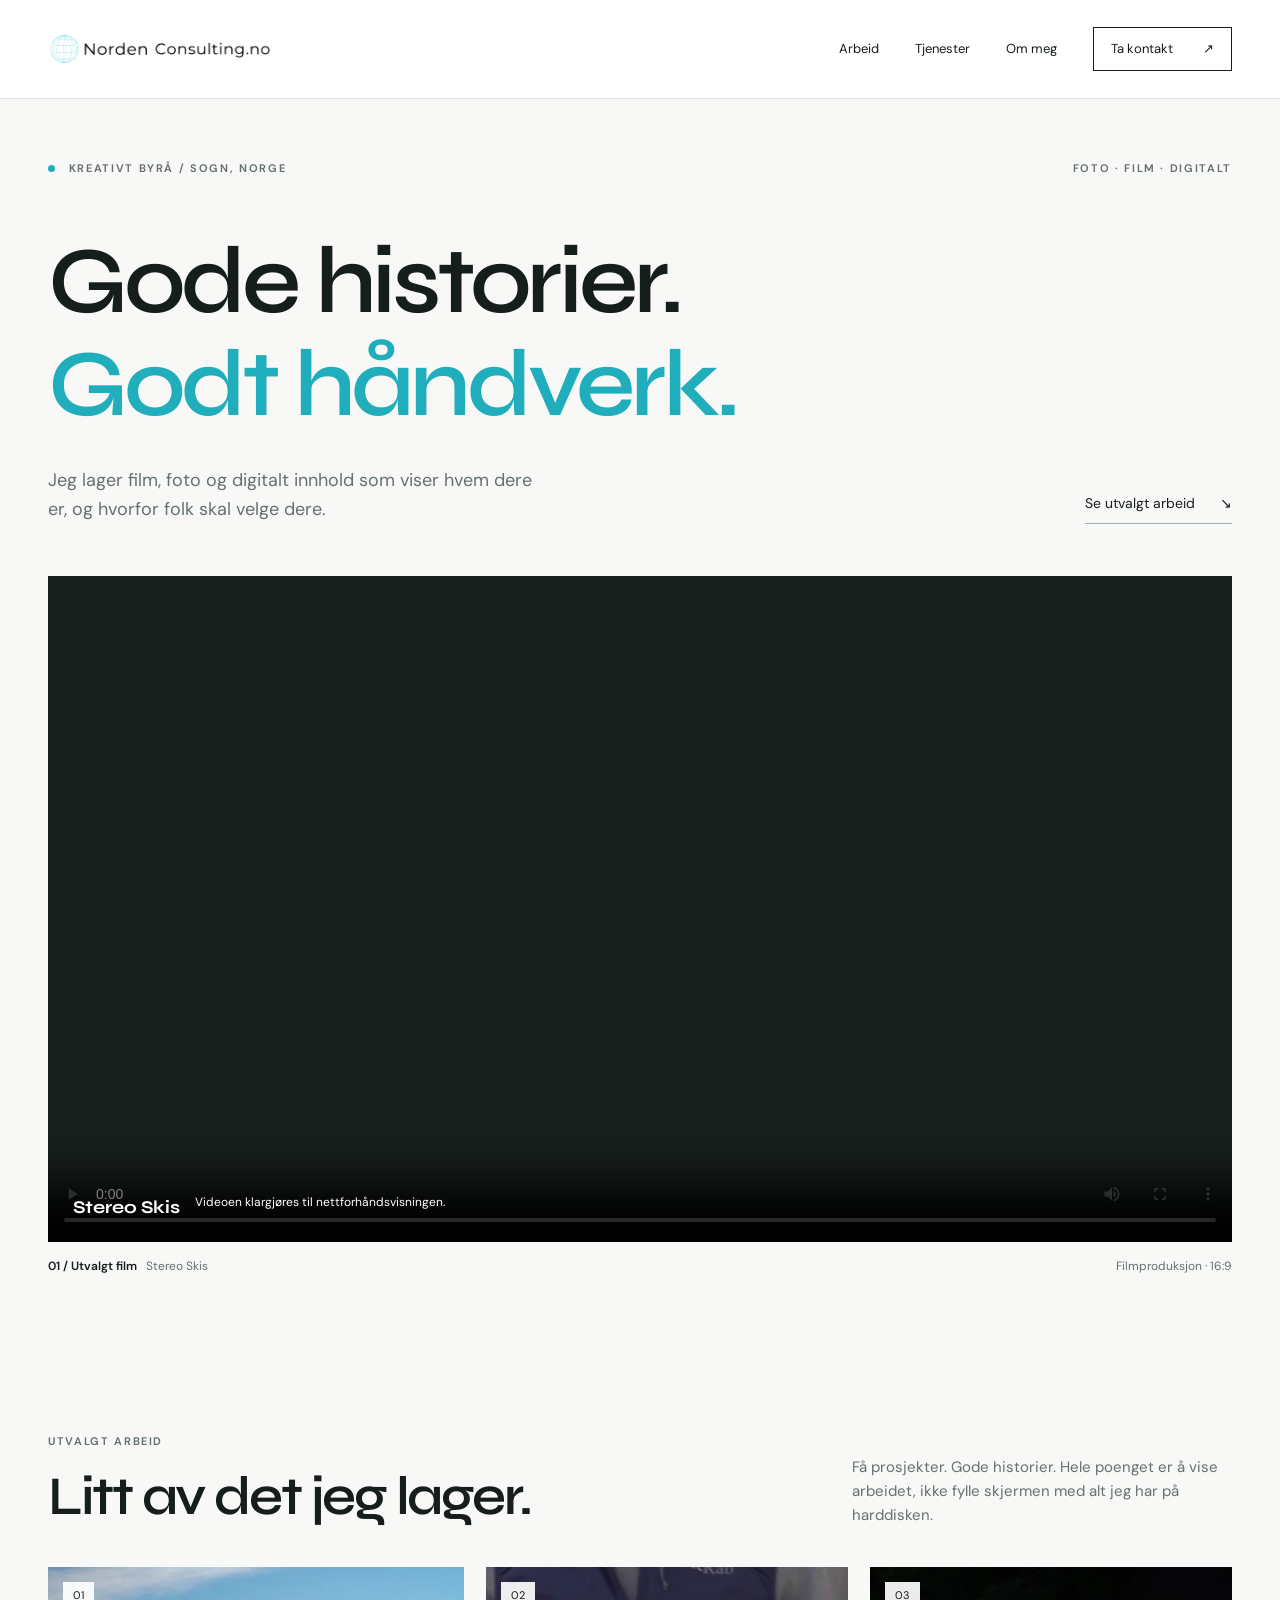
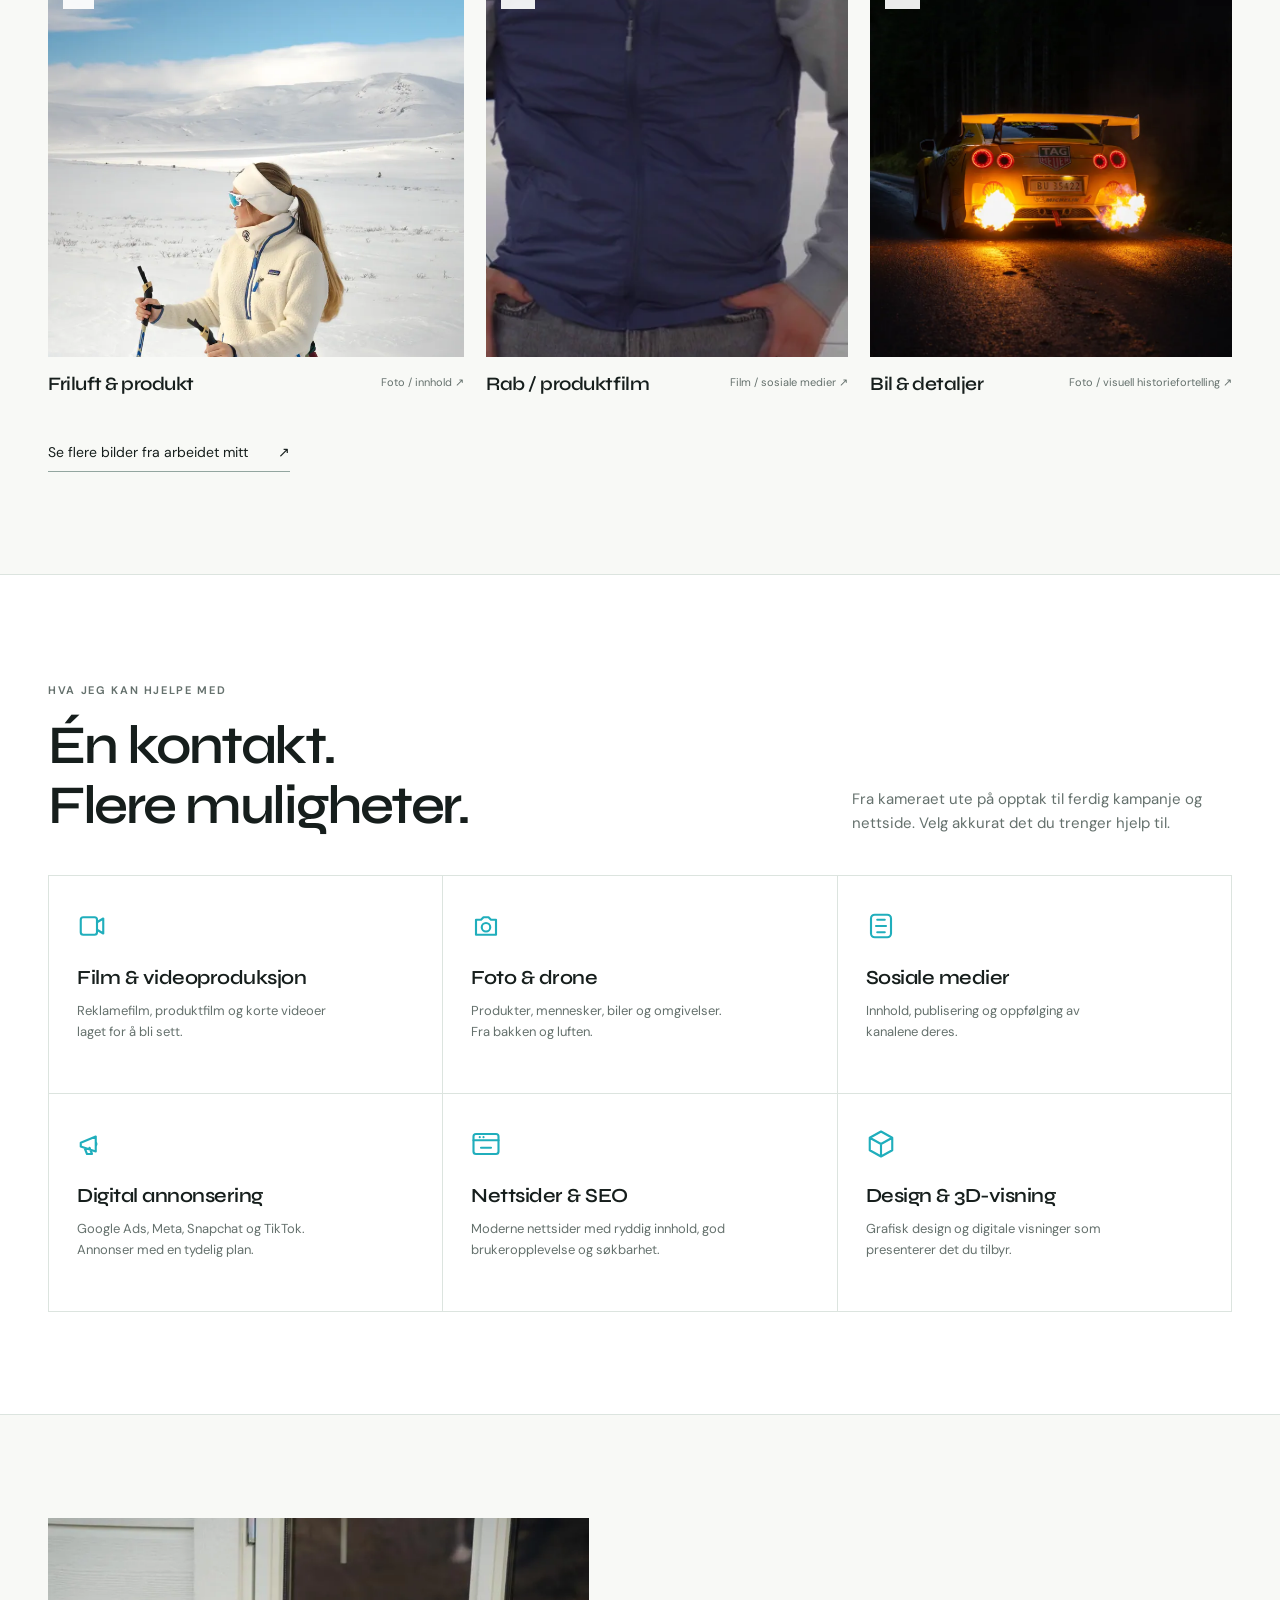
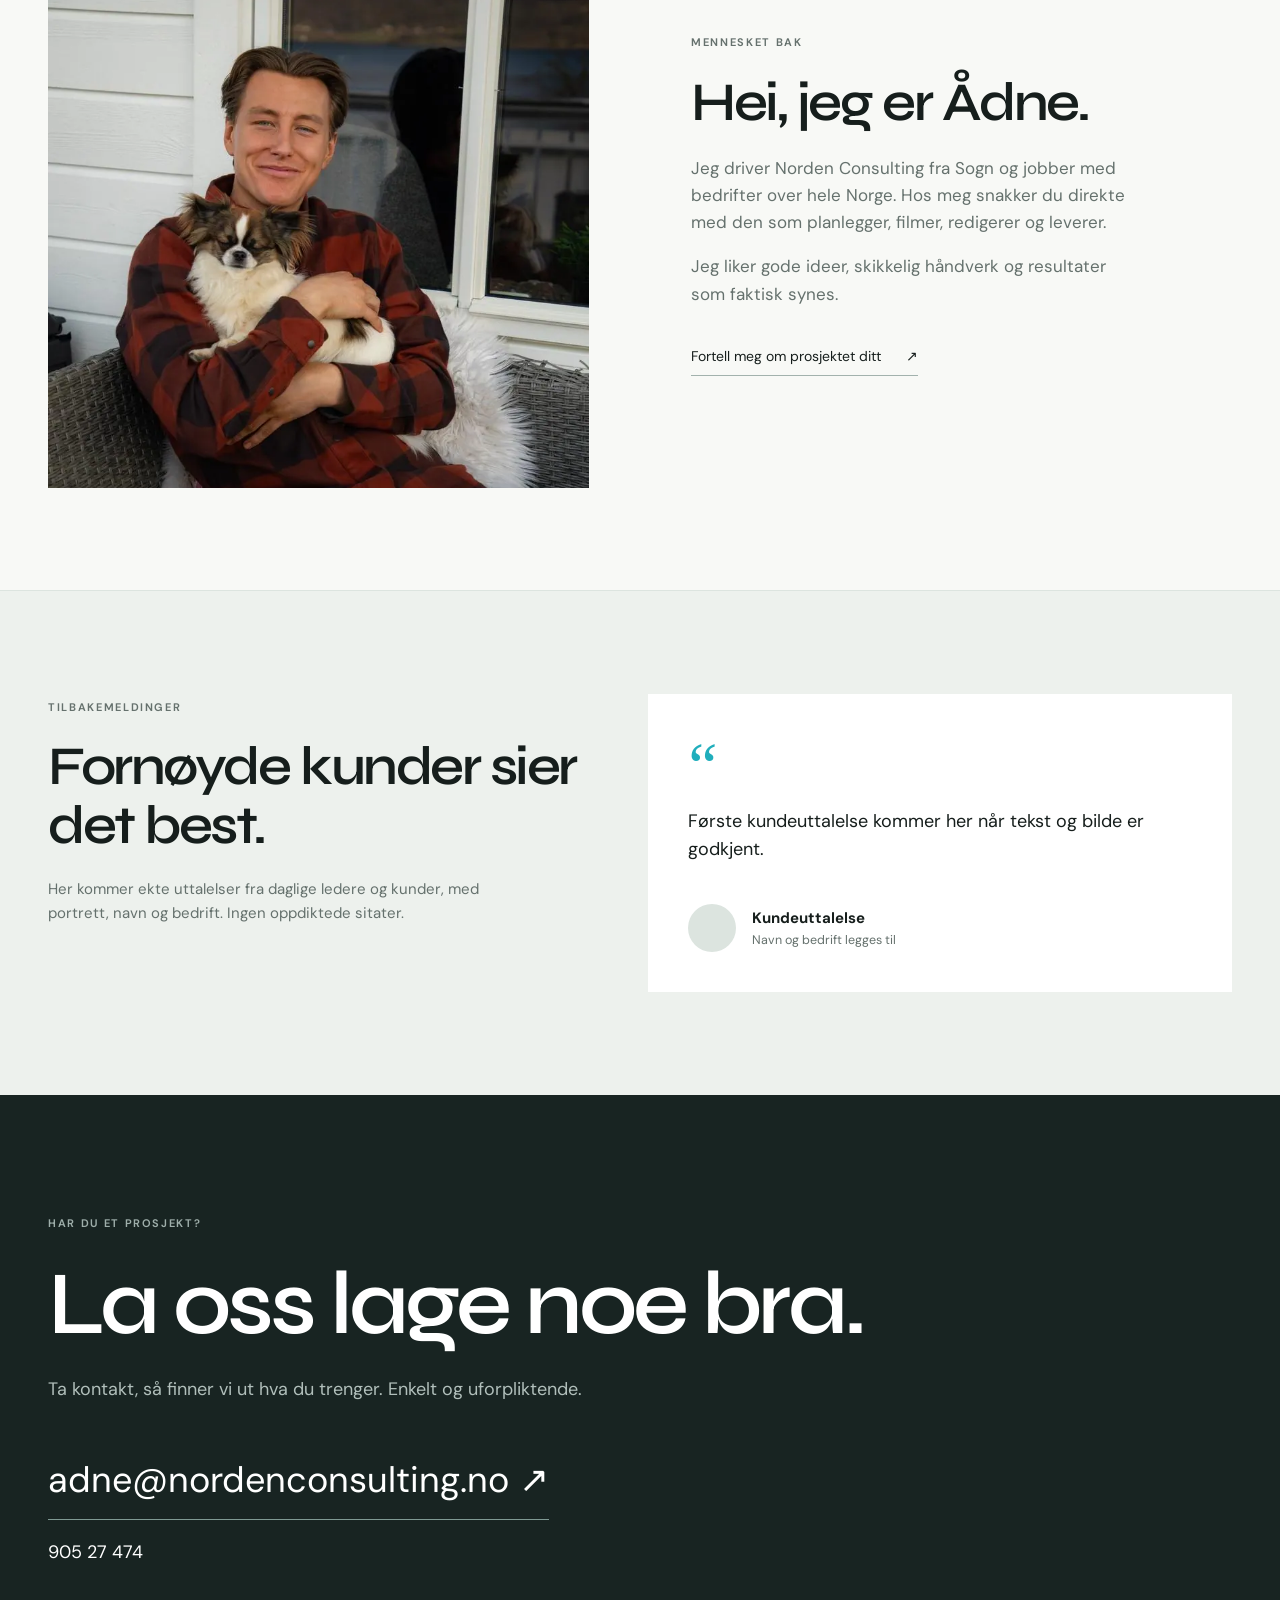
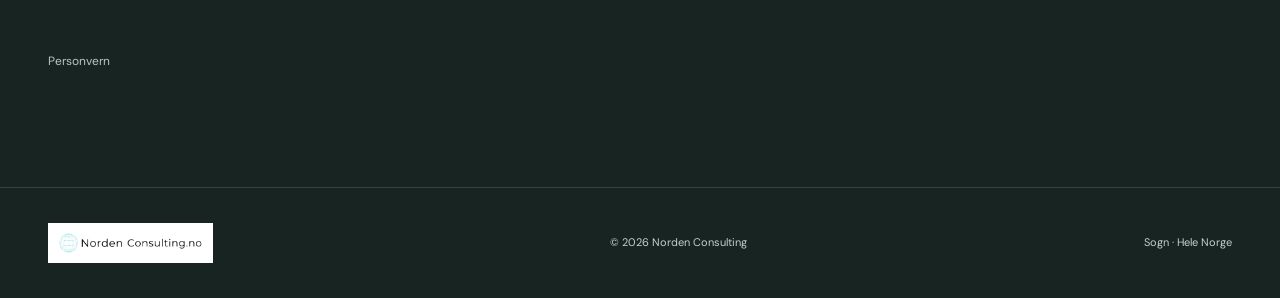
==== commit bb2778a3: "Use a real Stereo Skis frame as film poster" ====
--- a/index.html
+++ b/index.html
@@ -24,7 +24,7 @@
 <h1 id="intro-title">Gode historier.<br><span>Godt håndverk.</span></h1>
 <div class="intro-bottom"><p>Jeg lager film, foto og digitalt innhold som viser hvem dere er, og hvorfor folk skal velge dere.</p><a class="text-link" href="#arbeid">Se utvalgt arbeid <span aria-hidden="true">↘</span></a></div>
 <div class="hero-film">
-<video id="stereo-video" poster="/assets/img/foto-cover-800.webp" controls playsinline preload="metadata" aria-label="Stereo Skis – utvalgt filmproduksjon" width="1280" height="720"><source src="/assets/video/stereo-skis/full.mp4" type="video/mp4">Nettleseren din støtter ikke video.</video>
+<video id="stereo-video" poster="/assets/video/stereo-skis/poster.jpg" controls playsinline preload="metadata" aria-label="Stereo Skis – utvalgt filmproduksjon" width="1280" height="720"><source src="/assets/video/stereo-skis/full.mp4" type="video/mp4">Nettleseren din støtter ikke video.</video>
 <div class="hero-film-fallback" id="video-notice" hidden><strong>Stereo Skis</strong><span>Videoen klargjøres til nettforhåndsvisningen.</span></div>
 </div>
 <div class="film-caption"><span><b>01 / Utvalgt film</b> &nbsp; Stereo Skis</span><span>Filmproduksjon · 16:9</span></div>
--- a/css/site.css
+++ b/css/site.css
@@ -1,1315 +1,6 @@
-@font-face {
-  font-family: Syne;
-  src: url("/assets/fonts/syne.woff2") format("woff2");
-  font-weight: 600 800;
-  font-display: swap;
-}
-@font-face {
-  font-family: "DM Sans";
-  src: url("/assets/fonts/dm-sans.woff2") format("woff2");
-  font-weight: 400 700;
-  font-display: swap;
-}
-:root {
-  --bg: #111717;
-  --surface: #1b2323;
-  --ink: #f1f2eb;
-  --muted: #b5bfbb;
-  --line: #3b4744;
-  --accent: #4dd6e8;
-  --paper: #e9ece3;
-  --dark: #152020;
-  --gutter: clamp(20px, 4.5vw, 88px);
-  color-scheme: dark;
-  font-family: "DM Sans", sans-serif;
-}
-* {
-  box-sizing: border-box;
-}
-html {
-  scroll-behavior: smooth;
-  scroll-padding-top: 110px;
-}
-body {
-  margin: 0;
-  background: var(--bg);
-  color: var(--ink);
-  line-height: 1.6;
-  -webkit-font-smoothing: antialiased;
-}
-body.dialog-open {
-  overflow: hidden;
-}
-img,
-video {
-  display: block;
-  max-width: 100%;
-  height: auto;
-}
-button,
-input,
-textarea {
-  font: inherit;
-}
-button {
-  cursor: pointer;
-}
-a {
-  color: inherit;
-  text-underline-offset: 5px;
-}
-button:disabled {
-  cursor: wait;
-  opacity: 0.65;
-}
-:focus-visible {
-  outline: 3px solid var(--accent);
-  outline-offset: 5px;
-}
-h1,
-h2,
-h3,
-p {
-  margin-top: 0;
-}
-h1,
-h2,
-h3 {
-  font-family: Syne, sans-serif;
-  font-weight: 600;
-  line-height: 1.06;
-  letter-spacing: -0.045em;
-}
-h1 {
-  font-size: clamp(52px, 6.1vw, 100px);
-}
-h2 {
-  font-size: clamp(38px, 4.2vw, 68px);
-}
-h3 {
-  font-size: clamp(25px, 2.4vw, 36px);
-}
-p {
-  max-width: 65ch;
-}
-svg {
-  width: 1em;
-  height: 1em;
-  fill: none;
-  stroke: currentColor;
-  stroke-width: 1.5;
-  flex-shrink: 0;
-}
-[hidden] {
-  display: none !important;
-}
-.wrap {
-  width: min(100%, 1600px);
-  margin: auto;
-  padding-inline: var(--gutter);
-}
-.section {
-  padding-block: clamp(76px, 9vw, 145px);
-}
-.eyebrow {
-  font-size: 11px;
-  letter-spacing: 0.13em;
-  text-transform: uppercase;
-  font-weight: 600;
-  display: flex;
-  align-items: center;
-  gap: 14px;
-}
-.eyebrow:before {
-  content: "";
-  display: block;
-  background: currentColor;
-  width: 28px;
-  height: 1px;
-}
-.muted {
-  color: var(--muted);
-}
-.skip {
-  position: fixed;
-  left: 20px;
-  top: -80px;
-  z-index: 20;
-  background: var(--accent);
-  color: var(--dark);
-  padding: 12px 20px;
-}
-.skip:focus {
-  top: 20px;
-}
-.site-header {
-  position: sticky;
-  top: 0;
-  z-index: 10;
-  background: var(--bg);
-  border-bottom: 1px solid var(--line);
-}
-.header-inner {
-  height: 88px;
-  display: flex;
-  align-items: center;
-  justify-content: space-between;
-  gap: 24px;
-}
-.brand {
-  display: block;
-  background: var(--paper);
-  padding: 11px 14px;
-  width: 230px;
-  flex-shrink: 0;
-}
-.brand img {
-  width: 100%;
-  height: auto;
-}
-.nav {
-  display: flex;
-  align-items: center;
-  gap: 30px;
-}
-.nav > a {
-  font-size: 13px;
-  text-decoration: none;
-}
-.nav > a:hover,
-.footer-links a:hover {
-  color: var(--accent);
-}
-.button {
-  display: inline-flex;
-  align-items: center;
-  justify-content: space-between;
-  gap: 28px;
-  border: 1px solid var(--accent);
-  padding: 17px 22px;
-  background: var(--accent);
-  color: var(--dark);
-  text-decoration: none;
-  font-size: 14px;
-  font-weight: 600;
-  min-height: 48px;
-  line-height: 1.3;
-  border-radius: 0;
-  transition: background 0.18s;
-}
-.button:hover {
-  background: #a5eef5;
-  border-color: #a5eef5;
-}
-.button svg {
-  font-size: 20px;
-}
-.button.secondary {
-  background: transparent;
-  color: var(--ink);
-  border-color: var(--line);
-}
-.header-cta {
-  padding: 12px 17px;
-  white-space: nowrap;
-}
-.hero {
-  padding-top: 58px;
-  padding-bottom: 34px;
-}
-.hero-topline {
-  display: flex;
-  justify-content: space-between;
-  gap: 20px;
-  padding-bottom: 36px;
-}
-.hero-topline p {
-  margin: 0;
-}
-.availability {
-  font-size: 12px;
-  color: var(--muted);
-  display: flex;
-  gap: 10px;
-  align-items: center;
-}
-.availability:before {
-  content: "";
-  width: 6px;
-  height: 6px;
-  border-radius: 100%;
-  background: var(--accent);
-}
-.hero-grid {
-  display: grid;
-  grid-template-columns: 1fr 1.13fr;
-  gap: clamp(32px, 5vw, 85px);
-  align-items: center;
-}
-.hero-copy {
-  padding-bottom: 30px;
-}
-.hero h1 {
-  margin-bottom: 30px;
-}
-.hero h1 span {
-  display: block;
-  color: var(--accent);
-}
-.hero-copy > p {
-  font-size: 17px;
-  color: var(--muted);
-  max-width: 33ch;
-  margin-bottom: 32px;
-}
-.hero-copy .offer-note {
-  font-size: 12px;
-  margin: 14px 0 0;
-}
-.hero-visual {
-  margin: 0;
-}
-.hero-visual img {
-  width: 100%;
-  aspect-ratio: 1.16;
-  object-fit: cover;
-}
-.hero-visual figcaption {
-  display: flex;
-  justify-content: space-between;
-  gap: 12px;
-  margin-top: 12px;
-  font-size: 11px;
-  color: var(--muted);
-}
-.client-strip {
-  margin-top: 56px;
-  display: grid;
-  grid-template-columns: 1fr 1fr 1fr;
-  border-top: 1px solid var(--line);
-  padding-top: 24px;
-  gap: 24px;
-}
-.client-strip > p {
-  font-size: 12px;
-  color: var(--muted);
-  margin: 0;
-  max-width: 20ch;
-}
-.client {
-  display: flex;
-  flex-direction: column;
-  gap: 3px;
-}
-.client strong {
-  font-family: Syne;
-  font-size: 21px;
-  font-weight: 600;
-}
-.client small {
-  color: var(--muted);
-  font-size: 11px;
-}
-.section-head {
-  display: flex;
-  justify-content: space-between;
-  align-items: flex-end;
-  gap: 40px;
-  margin-bottom: 42px;
-}
-.section-head h2 {
-  margin: 18px 0 0;
-}
-.section-head > p {
-  color: var(--muted);
-  font-size: 14px;
-  max-width: 32ch;
-  margin: 0;
-}
-.work {
-  padding-top: 100px;
-}
-.filters {
-  display: flex;
-  flex-wrap: wrap;
-  gap: 8px;
-  margin-bottom: 38px;
-}
-.filter {
-  border: 1px solid var(--line);
-  background: none;
-  color: var(--muted);
-  border-radius: 50px;
-  padding: 10px 19px;
-  min-height: 44px;
-  font-size: 12px;
-}
-.filter[aria-pressed="true"] {
-  background: var(--ink);
-  color: var(--dark);
-  border-color: var(--ink);
-}
-.filter:hover {
-  border-color: var(--ink);
-}
-.sr-only {
-  position: absolute;
-  width: 1px;
-  height: 1px;
-  padding: 0;
-  margin: -1px;
-  overflow: hidden;
-  clip: rect(0, 0, 0, 0);
-  white-space: nowrap;
-  border: 0;
-}
-.portfolio {
-  display: grid;
-  grid-template-columns: repeat(12, minmax(0, 1fr));
-  gap: 56px 28px;
-  align-items: start;
-}
-.project {
-  grid-column: span 6;
-  min-width: 0;
-}
-.project.feature {
-  grid-column: span 7;
-}
-.project.reel {
-  grid-column: span 5;
-  padding-left: clamp(0px, 6vw, 95px);
-  padding-right: clamp(0px, 3vw, 48px);
-}
-.project:nth-child(3) {
-  grid-column: span 5;
-  padding-right: clamp(0px, 4vw, 55px);
-}
-.project:nth-child(4) {
-  grid-column: span 7;
-}
-.portfolio.filtered .project {
-  grid-column: span 6;
-  padding: 0;
-}
-.portfolio.filtered .project.reel {
-  max-width: 460px;
-}
-.project-link {
-  display: block;
-  text-decoration: none;
-}
-.project-media {
-  position: relative;
-  background: var(--surface);
-  overflow: hidden;
-}
-.project-media > img,
-.project-media > a > img {
-  width: 100%;
-  aspect-ratio: 4/3;
-  object-fit: cover;
-  transition: transform 0.45s ease;
-}
-.feature .project-media > img {
-  aspect-ratio: 1.4;
-}
-.reel .project-media {
-  aspect-ratio: 9/16;
-}
-.reel .project-media img,
-.reel .project-media video {
-  position: absolute;
-  inset: 0;
-  width: 100%;
-  height: 100%;
-  object-fit: cover;
-}
-.reel video {
-  opacity: 0;
-  pointer-events: none;
-}
-.reel video.is-playing {
-  opacity: 1;
-}
-.project-link:hover img {
-  transform: scale(1.025);
-}
-.project-tag {
-  position: absolute;
-  top: 16px;
-  left: 16px;
-  z-index: 1;
-  background: var(--bg);
-  color: var(--ink);
-  padding: 5px 9px;
-  font-size: 10px;
-  letter-spacing: 0.06em;
-  text-transform: uppercase;
-  pointer-events: none;
-}
-.play-label {
-  position: absolute;
-  bottom: 20px;
-  left: 20px;
-  padding: 12px 18px;
-  background: var(--ink);
-  color: var(--dark);
-  display: flex;
-  align-items: center;
-  gap: 12px;
-  font-size: 12px;
-  font-weight: 600;
-  z-index: 2;
-}
-.preview-toggle {
-  position: absolute;
-  right: 14px;
-  top: 14px;
-  z-index: 3;
-  color: var(--ink);
-  background: var(--bg);
-  border: 1px solid var(--line);
-  min-width: 44px;
-  min-height: 44px;
-  font-size: 18px;
-}
-.project-info {
-  display: flex;
-  justify-content: space-between;
-  gap: 20px;
-  padding-top: 18px;
-}
-.project-info h3 {
-  font-size: 25px;
-  line-height: 1.2;
-  margin: 5px 0 8px;
-  letter-spacing: -0.035em;
-}
-.project-info h3 a {
-  text-decoration: none;
-}
-.project-info p {
-  color: var(--muted);
-  font-size: 13px;
-  margin: 0;
-}
-.project-info .kicker {
-  font-size: 10px;
-  letter-spacing: 0.09em;
-  text-transform: uppercase;
-}
-.project-arrow {
-  font-size: 23px;
-  padding-top: 16px;
-}
-.work-bottom {
-  display: flex;
-  justify-content: space-between;
-  gap: 28px;
-  align-items: center;
-  margin-top: 60px;
-  padding-top: 28px;
-  border-top: 1px solid var(--line);
-}
-.work-bottom p {
-  font-size: 13px;
-  color: var(--muted);
-  margin: 0;
-  max-width: 48ch;
-}
-.text-link {
-  display: inline-flex;
-  align-items: center;
-  gap: 20px;
-  font-size: 14px;
-  text-decoration: none;
-  border-bottom: 1px solid currentColor;
-  padding-bottom: 6px;
-}
-.light {
-  background: var(--paper);
-  color: var(--dark);
-  --muted: #4e5b56;
-  --line: #b5c0b8;
-}
-.light :focus-visible {
-  outline-color: #006c78;
-}
-.service-intro {
-  display: grid;
-  grid-template-columns: 1fr 1fr;
-  gap: 50px;
-  align-items: end;
-  margin-bottom: 60px;
-}
-.service-intro h2 {
-  max-width: 12ch;
-  margin-bottom: 0;
-}
-.service-intro > p {
-  max-width: 40ch;
-  font-size: 17px;
-  color: var(--muted);
-  margin: 0;
-}
-.service-row {
-  border-top: 1px solid var(--line);
-  display: grid;
-  grid-template-columns: 60px 1fr 1fr;
-  gap: 30px;
-  padding-block: 32px;
-}
-.service-no {
-  font-size: 12px;
-  padding-top: 8px;
-}
-.service-icon {
-  display: block;
-  width: 31px;
-  height: 31px;
-  margin-bottom: 17px;
-  color: var(--accent);
-  flex-shrink: 0;
-}
-.service-row h3 {
-  font-size: 30px;
-  margin: 0;
-  max-width: 15ch;
-}
-.service-row p {
-  margin: 0;
-  color: var(--muted);
-  font-size: 14px;
-  max-width: 45ch;
-}
-.service-row ul {
-  list-style: none;
-  padding: 0;
-  margin: 16px 0 0;
-  display: flex;
-  flex-wrap: wrap;
-  gap: 7px;
-}
-.service-row li {
-  border: 1px solid var(--line);
-  border-radius: 30px;
-  padding: 3px 10px;
-  font-size: 11px;
-}
-.service-foot {
-  border-top: 1px solid var(--line);
-  padding-top: 30px;
-  display: flex;
-  align-items: center;
-  justify-content: space-between;
-  gap: 30px;
-}
-.service-foot p {
-  margin: 0;
-  color: var(--muted);
-  font-size: 13px;
-}
-.about-grid,
-.contact-grid {
-  display: grid;
-  grid-template-columns: 1fr 1fr;
-  gap: clamp(40px, 8vw, 130px);
-}
-.about-grid {
-  align-items: center;
-}
-.portrait {
-  margin: 0;
-}
-.portrait img {
-  width: 100%;
-  aspect-ratio: 4/5;
-  object-fit: cover;
-  object-position: 50% 35%;
-}
-.portrait figcaption {
-  font-size: 11px;
-  color: var(--muted);
-  margin-top: 14px;
-  display: flex;
-  justify-content: space-between;
-}
-.about-copy h2 {
-  max-width: 12ch;
-  margin: 24px 0;
-}
-.about-copy > p {
-  font-size: 16px;
-  color: var(--muted);
-}
-.process {
-  margin-top: 40px;
-  border-top: 1px solid var(--line);
-}
-.process div {
-  padding: 14px 0;
-  border-bottom: 1px solid var(--line);
-  display: grid;
-  grid-template-columns: 30px 85px 1fr;
-  gap: 10px;
-  font-size: 12px;
-}
-.process span,
-.process p {
-  color: var(--muted);
-  margin: 0;
-}
-.process strong {
-  font-weight: 500;
-}
-.contact {
-  border-top: 1px solid var(--line);
-}
-.contact-copy h2 {
-  margin-top: 24px;
-  max-width: 11ch;
-}
-.contact-copy > p {
-  color: var(--muted);
-  max-width: 35ch;
-}
-.discount {
-  font-family: Syne;
-  font-size: clamp(46px, 5vw, 78px);
-  line-height: 1.2;
-  color: var(--accent);
-  letter-spacing: -0.05em;
-  margin-top: 38px;
-  margin-bottom: 5px;
-}
-.contact-details {
-  display: flex;
-  flex-direction: column;
-  align-items: flex-start;
-  gap: 12px;
-  margin-top: 34px;
-  font-size: 15px;
-}
-.contact-details a {
-  overflow-wrap: anywhere;
-}
-.contact-card {
-  padding-top: 12px;
-}
-.contact-card h3 {
-  font-size: 25px;
-  line-height: 1.25;
-  margin-bottom: 8px;
-}
-.contact-card > p {
-  font-size: 13px;
-  color: var(--muted);
-  margin-bottom: 28px;
-}
-.form-grid {
-  display: grid;
-  grid-template-columns: 1fr 1fr;
-  gap: 24px 20px;
-}
-.field.full {
-  grid-column: 1/-1;
-}
-.field label {
-  display: block;
-  font-size: 12px;
-  margin-bottom: 9px;
-}
-.field label span {
-  color: var(--muted);
-}
-input,
-textarea {
-  border: 1px solid var(--line);
-  border-radius: 0;
-  background: var(--surface);
-  color: var(--ink);
-  width: 100%;
-  padding: 13px 15px;
-  min-height: 49px;
-  line-height: 1.5;
-}
-textarea {
-  resize: vertical;
-  min-height: 118px;
-}
-input::placeholder,
-textarea::placeholder {
-  color: #a7b2ac;
-}
-.form-actions {
-  margin-top: 24px;
-}
-.form-actions .button {
-  width: 100%;
-}
-.form-note {
-  font-size: 11px;
-  color: var(--muted);
-  margin-top: 14px;
-}
-.form-status {
-  font-size: 14px;
-  margin: 16px 0 0;
-  min-height: 1.5em;
-}
-.form-status.error {
-  color: #ffb4a8;
-}
-.form-status.success {
-  color: var(--accent);
-}
-.trap {
-  display: none;
-}
-.site-footer {
-  border-top: 1px solid var(--line);
-  padding-block: 36px;
-}
-.footer-inner,
-.footer-brand {
-  display: flex;
-  justify-content: space-between;
-  gap: 30px;
-  align-items: center;
-}
-.footer-brand .brand {
-  width: 180px;
-}
-.footer-brand p {
-  font-size: 11px;
-  color: var(--muted);
-  margin: 0;
-}
-.footer-links {
-  display: flex;
-  gap: 22px;
-  font-size: 12px;
-}
-.footer-links a {
-  text-decoration: none;
-}
-.modal {
-  background: var(--bg);
-  color: var(--ink);
-  border: 1px solid var(--line);
-  padding: clamp(24px, 4vw, 55px);
-  width: min(620px, calc(100% - 24px));
-  max-height: calc(100dvh - 24px);
-  overflow: auto;
-}
-.modal::backdrop {
-  background: #020b0be8;
-}
-.modal-close {
-  display: flex;
-  align-items: center;
-  justify-content: center;
-  margin: 0 0 24px auto;
-  background: none;
-  border: 1px solid var(--line);
-  color: var(--ink);
-  width: 44px;
-  height: 44px;
-  font-size: 25px;
-}
-.modal .contact-card {
-  padding: 0;
-}
-.modal .contact-details {
-  font-size: 13px;
-  margin-top: 22px;
-  gap: 8px;
-}
-.video-modal {
-  width: min(1120px, calc(100% - 24px));
-  padding: 18px;
-}
-.video-modal .modal-close {
-  margin-bottom: 12px;
-}
-.video-modal video {
-  margin: auto;
-  max-height: 70dvh;
-  width: auto;
-  max-width: 100%;
-}
-.video-modal h2 {
-  font-size: 25px;
-  margin: 20px 0 8px;
-}
-.video-modal p {
-  color: var(--muted);
-  font-size: 13px;
-}
-.photo-modal {
-  width: min(1200px, calc(100% - 24px));
-  padding: 18px;
-}
-.photo-modal img {
-  max-height: 72dvh;
-  margin: auto;
-  object-fit: contain;
-}
-.photo-modal p {
-  margin: 18px 0 0;
-  font-size: 13px;
-}
-.archive-head {
-  padding-block: 70px 55px;
-}
-.archive-head h1 {
-  font-size: clamp(48px, 6vw, 88px);
-  margin: 28px 0;
-}
-.archive-head > p {
-  color: var(--muted);
-  max-width: 55ch;
-}
-.archive-nav {
-  display: flex;
-  gap: 12px;
-  flex-wrap: wrap;
-  margin-top: 32px;
-}
-.archive-nav a {
-  font-size: 12px;
-  border: 1px solid var(--line);
-  padding: 9px 16px;
-  border-radius: 24px;
-  text-decoration: none;
-}
-.collection {
-  border-top: 1px solid var(--line);
-  margin-bottom: 25px;
-  scroll-margin-top: 120px;
-}
-.collection > summary {
-  display: flex;
-  gap: 25px;
-  align-items: center;
-  justify-content: space-between;
-  padding-block: 28px;
-  cursor: pointer;
-  list-style: none;
-}
-.collection > summary::-webkit-details-marker {
-  display: none;
-}
-.collection > summary h2 {
-  font-size: clamp(25px, 3vw, 40px);
-  margin: 0;
-}
-.collection > summary span {
-  font-size: 12px;
-  color: var(--muted);
-}
-.collection > summary:after {
-  content: "+";
-  font-size: 28px;
-  color: var(--accent);
-}
-.collection[open] > summary:after {
-  content: "−";
-}
-.gallery {
-  display: grid;
-  grid-template-columns: repeat(3, minmax(0, 1fr));
-  gap: 24px;
-  padding-bottom: 35px;
-  align-items: start;
-}
-.gallery figure {
-  margin: 0;
-}
-.gallery img {
-  width: 100%;
-  height: auto;
-  background: var(--surface);
-}
-.gallery figcaption {
-  font-size: 11px;
-  color: var(--muted);
-  padding-top: 9px;
-}
-.gallery a {
-  display: block;
-}
-.watch {
-  max-width: 1050px;
-}
-.watch video {
-  max-height: 75dvh;
-  margin: 30px auto;
-  width: auto;
-}
-.watch h1 {
-  font-size: clamp(40px, 5vw, 70px);
-}
-.watch > p {
-  color: var(--muted);
-}
-.legal {
-  max-width: 850px;
-}
-.legal h1 {
-  font-size: clamp(42px, 5vw, 64px);
-}
-.legal h2 {
-  font-size: 28px;
-  margin-top: 40px;
-}
-.legal p,
-.legal li {
-  color: var(--muted);
-}
-@media (max-width: 1000px) {
-  .nav {
-    gap: 18px;
-  }
-  .brand {
-    width: 185px;
-    padding: 10px 11px;
-  }
-  .hero-grid {
-    gap: 35px;
-  }
-  .hero h1 {
-    font-size: clamp(48px, 6.5vw, 70px);
-  }
-  .hero-copy > p {
-    font-size: 15px;
-  }
-  .hero-visual img {
-    aspect-ratio: 0.88;
-  }
-  .project.reel {
-    padding-left: 30px;
-    padding-right: 15px;
-  }
-  .service-row {
-    grid-template-columns: 40px 1fr 1fr;
-    gap: 20px;
-  }
-  .about-grid,
-  .contact-grid {
-    gap: 45px;
-  }
-  .service-row h3 {
-    font-size: 27px;
-  }
-  .process div {
-    grid-template-columns: 23px 62px 1fr;
-    font-size: 11px;
-  }
-}
-@media (max-width: 700px) {
-  html {
-    scroll-padding-top: 122px;
-  }
-  .header-inner {
-    height: auto;
-    min-height: 100px;
-    flex-wrap: wrap;
-    gap: 5px 8px;
-    padding-top: 17px;
-    padding-bottom: 10px;
-  }
-  .brand {
-    width: 153px;
-    padding: 9px;
-  }
-  .nav {
-    display: contents;
-  }
-  .nav > a:not(.header-cta) {
-    order: 3;
-    font-size: 12px;
-    flex: 1;
-    text-align: center;
-    padding-top: 8px;
-    min-height: 32px;
-  }
-  .nav .header-cta {
-    font-size: 11px;
-    min-height: 42px;
-    padding: 10px 12px;
-    gap: 9px;
-  }
-  .header-cta svg {
-    font-size: 16px;
-  }
-  .hero {
-    padding-top: 27px;
-  }
-  .hero-topline {
-    padding-bottom: 28px;
-  }
-  .hero-topline .availability {
-    font-size: 10px;
-  }
-  .eyebrow {
-    font-size: 10px;
-    gap: 9px;
-  }
-  .eyebrow:before {
-    width: 18px;
-  }
-  .hero-grid {
-    grid-template-columns: 1fr;
-    gap: 30px;
-  }
-  .hero h1 {
-    font-size: clamp(53px, 10.5vw, 78px);
-    max-width: 12ch;
-    margin-bottom: 23px;
-  }
-  .hero-copy {
-    padding: 0;
-  }
-  .hero-copy > p {
-    font-size: 15px;
-    max-width: 35ch;
-    margin-bottom: 24px;
-  }
-  .hero-copy .button {
-    padding: 16px 20px;
-  }
-  .hero-visual img {
-    aspect-ratio: 1.3;
-  }
-  .hero-visual figcaption {
-    font-size: 10px;
-  }
-  .client-strip {
-    grid-template-columns: 1fr 1fr;
-    margin-top: 35px;
-    gap: 18px;
-  }
-  .client-strip > p {
-    grid-column: 1/-1;
-    max-width: 100%;
-  }
-  .client strong {
-    font-size: 19px;
-  }
-  .client small {
-    font-size: 10px;
-  }
-  .work {
-    padding-top: 70px;
-  }
-  .section-head {
-    align-items: flex-start;
-    flex-direction: column;
-    gap: 20px;
-    margin-bottom: 28px;
-  }
-  .section-head > p {
-    max-width: 40ch;
-  }
-  .filters {
-    margin-bottom: 28px;
-    gap: 6px;
-  }
-  .filter {
-    font-size: 11px;
-    padding: 9px 14px;
-  }
-  .portfolio {
-    column-gap: 16px;
-    row-gap: 38px;
-  }
-  .project,
-  .project.feature,
-  .project.reel,
-  .project:nth-child(3),
-  .project:nth-child(4),
-  .portfolio.filtered .project {
-    grid-column: span 12;
-    padding: 0;
-  }
-  .project.reel,
-  .portfolio.filtered .project.reel {
-    grid-column: span 6;
-    max-width: none;
-  }
-  .project.reel .project-info h3 {
-    font-size: 21px;
-  }
-  .project.reel .project-info p {
-    font-size: 11px;
-  }
-  .project.reel .project-arrow {
-    display: none;
-  }
-  .project.reel .project-tag {
-    top: 10px;
-    left: 10px;
-    font-size: 9px;
-    padding: 3px 6px;
-  }
-  .project.reel .preview-toggle {
-    top: 40px;
-    right: 10px;
-  }
-  .play-label {
-    left: 10px;
-    bottom: 10px;
-    padding: 9px 10px;
-    font-size: 10px;
-    gap: 6px;
-  }
-  .work-bottom {
-    flex-direction: column;
-    align-items: flex-start;
-    margin-top: 36px;
-    gap: 22px;
-  }
-  .service-intro {
-    grid-template-columns: 1fr;
-    gap: 24px;
-    margin-bottom: 38px;
-  }
-  .service-intro > p {
-    font-size: 15px;
-  }
-  .service-row {
-    grid-template-columns: 25px 1fr;
-    gap: 12px;
-    padding-block: 28px;
-  }
-  .service-row h3 {
-    font-size: 28px;
-    max-width: 20ch;
-  }
-  .service-row > div:last-child {
-    grid-column: 2;
-  }
-  .service-foot {
-    flex-direction: column;
-    align-items: flex-start;
-  }
-  .about-grid,
-  .contact-grid {
-    grid-template-columns: 1fr;
-    gap: 38px;
-  }
-  .portrait {
-    max-width: 480px;
-  }
-  .portrait img {
-    aspect-ratio: 1.04;
-  }
-  .about-copy h2 {
-    max-width: 14ch;
-  }
-  .process div {
-    grid-template-columns: 25px 72px 1fr;
-    font-size: 12px;
-  }
-  .contact-card {
-    padding: 0;
-  }
-  .contact-copy h2 {
-    max-width: 13ch;
-  }
-  .discount {
-    font-size: 60px;
-  }
-  .footer-inner,
-  .footer-brand {
-    flex-direction: column;
-    align-items: flex-start;
-    gap: 20px;
-  }
-  .footer-links {
-    gap: 28px;
-  }
-  .form-grid {
-    gap: 20px 14px;
-  }
-  .modal {
-    padding: 23px;
-  }
-  .modal .form-grid {
-    grid-template-columns: 1fr;
-  }
-  .modal .field {
-    grid-column: 1;
-  }
-  .gallery {
-    grid-template-columns: repeat(2, minmax(0, 1fr));
-    gap: 18px 12px;
-  }
-  .archive-head {
-    padding-top: 45px;
-  }
-  .archive-nav {
-    gap: 8px;
-  }
-  .collection > summary {
-    gap: 15px;
-  }
-  .collection > summary span {
-    display: none;
-  }
-  .video-modal,
-  .photo-modal {
-    padding: 13px;
-  }
-}
-@media (prefers-reduced-motion: reduce) {
-  html {
-    scroll-behavior: auto;
-  }
-  *,
-  *:before,
-  *:after {
-    animation: none !important;
-    transition: none !important;
-  }
-  .reel video {
-    display: none !important;
-  }
-}
-
-.reel .project-media > .project-link {
-  position: absolute;
-  inset: 0;
-}
-
-
-/* Clean, focused showcase sections. No decorative animation or heavy libraries. */
-.showcase-film {padding-top: clamp(48px, 6vw, 96px);}
-.feature-film-shell {max-width: 1260px; margin: 24px auto 0;}
-.feature-film-frame {aspect-ratio: 16 / 9; background: #202b2b; position: relative; overflow: hidden;}
-.feature-film-frame > img {position: absolute; inset: 0; width: 100%; height: 100%; object-fit: cover; object-position: center 45%; filter: brightness(.5);}
-.feature-film-overlay {position: absolute; inset: 0; display: flex; flex-direction: column; justify-content: flex-end; align-items: flex-start; padding: clamp(22px, 5vw, 65px); background: linear-gradient(0deg, rgba(0,0,0,.66), transparent 66%);}
-.feature-film-mark {border: 1px solid rgba(255,255,255,.8); width: 62px; height: 62px; border-radius: 50%; display: grid; place-items: center; margin-bottom: auto;}
-.feature-film-mark svg {width: 27px; height: 27px;}
-.feature-film-caption,.review-flag {font-size: 11px; text-transform: uppercase; letter-spacing: .13em; color: var(--accent); font-weight: 700;}
-.feature-film-overlay strong {font: 600 clamp(25px, 4vw, 54px)/1.1 Syne,sans-serif; margin: 9px 0;}
-.feature-film-overlay small {font-size: 13px; color: #e9efee;}
-.reviews {border-top: 1px solid var(--line);}
-.review-preview {max-width: 930px; border-top: 1px solid var(--line); border-bottom: 1px solid var(--line); padding: 35px 0; display: grid; grid-template-columns: 84px 1fr; gap: 28px; align-items: center;}
-.review-avatar {width: 84px; height: 84px; border-radius: 50%; background: var(--surface); display: grid; place-items: center; color: var(--muted);}
-.review-avatar svg {width: 35px; height: 35px;}
-.review-preview p {margin: 0 0 11px;}
-.review-quote {font: 500 clamp(18px,2.2vw,28px)/1.4 Syne,sans-serif; max-width: 40ch;}
-.review-person {font-size: 12px; color: var(--muted);}
-.hero-visual img {aspect-ratio: 4 / 5; object-position: 50% 40%;}
-@media(max-width:700px) {
-  .review-preview {grid-template-columns: 55px 1fr;gap: 16px;}
-  .review-avatar {width: 55px;height:55px;}
-  .feature-film-overlay {padding: 20px;}
-  .feature-film-mark {width: 43px;height:43px;}
-}
-
-.service-photo {width:100%;max-width:330px;height:150px;object-fit:cover;margin-top:19px;border-radius:2px;filter:saturate(.85);}
-@media (max-width: 700px) {.service-photo {max-width:100%;height:170px;}}
+@font-face{font-family:DM;src:url('/assets/fonts/dm-sans.woff2') format('woff2');font-display:swap}@font-face{font-family:Syne;src:url('/assets/fonts/syne.woff2') format('woff2');font-display:swap}
+:root{--ink:#161e1c;--muted:#65716d;--line:#dce4df;--bg:#f8f9f6;--paper:#fff;--accent:#20aebc;--dark:#182422}
+*{box-sizing:border-box}html{scroll-behavior:smooth;scroll-padding-top:90px}body{margin:0;background:var(--bg);color:var(--ink);font:15px/1.6 DM,Arial,sans-serif;-webkit-font-smoothing:antialiased}img,video{max-width:100%;display:block}a{color:inherit;text-decoration:none}button{font:inherit}h1,h2,h3,p{margin:0}h1,h2,h3{font-family:Syne,Arial,sans-serif;line-height:1.09;letter-spacing:-.045em;font-weight:600}h1{font-size:clamp(49px,7.4vw,112px)}h2{font-size:clamp(33px,4.25vw,60px)}h3{font-size:20px;letter-spacing:-.025em}p{color:var(--muted)}.wrap{width:min(1330px,calc(100% - 96px));margin:auto}.skip{position:absolute;top:-70px;left:20px;background:var(--accent);padding:10px;z-index:30}.skip:focus{top:10px}.header{background:var(--paper);border-bottom:1px solid var(--line)}.header-inner{height:98px;display:flex;align-items:center;justify-content:space-between;gap:28px}.brand{display:flex;width:224px;align-items:center}.brand img{width:100%;height:auto;mix-blend-mode:multiply}.nav{display:flex;align-items:center;gap:36px;font-size:13px}.nav>a:not(.nav-contact):hover,.text-link:hover,.all-work:hover{color:#118996}.nav-contact{border:1px solid var(--ink);padding:11px 17px;display:flex;align-items:center;gap:30px}.nav-contact:hover{background:var(--ink);color:#fff}.intro{padding-top:61px;padding-bottom:50px}.intro-top,.intro-bottom,.film-caption{display:flex;justify-content:space-between;align-items:center;gap:22px}.eyebrow{font-size:11px;text-transform:uppercase;letter-spacing:.15em;color:var(--muted);font-weight:650}.status-dot{display:inline-block;background:var(--accent);width:7px;height:7px;border-radius:50%;margin-right:9px}.intro h1{max-width:1100px;margin:52px 0 30px}.intro h1 span{color:var(--accent)}.intro-bottom{margin-bottom:52px;align-items:end}.intro-bottom p{font-size:18px;line-height:1.6;max-width:490px}.text-link{display:inline-flex;gap:25px;align-items:center;border-bottom:1px solid #a2b2ad;padding-bottom:8px;white-space:nowrap;font-size:14px}.hero-film{position:relative;background:#171e1c;aspect-ratio:16/9;overflow:hidden}.hero-film video{width:100%;height:100%;object-fit:cover;aspect-ratio:16/9}.hero-film video[data-unavailable=true]{filter:brightness(.5)}.hero-film-fallback{position:absolute;bottom:20px;left:25px;right:25px;color:#fff;font-size:12px;display:flex;gap:15px}.hero-film-fallback strong{font-family:Syne;font-size:18px}.hero-film-fallback[hidden]{display:none}.film-caption{font-size:12px;color:var(--muted);padding-top:15px}.film-caption b{color:var(--ink);font-weight:600}.section{padding-block:clamp(70px,8vw,120px)}.section-header{display:flex;justify-content:space-between;align-items:end;gap:40px;margin-bottom:40px}.section-header h2{margin-top:15px}.section-header p{max-width:380px}.work-grid{display:grid;grid-template-columns:1.15fr 1fr 1fr;gap:22px}.work-card{min-width:0}.media{position:relative;background:#dce2dd;overflow:hidden}.media img{width:100%;height:390px;object-fit:cover;transition:transform .35s}.work-card:hover img{transform:scale(1.035)}.work-card-large .media img{object-position:50% 25%}.media-index{position:absolute;top:15px;left:15px;font-size:11px;background:rgba(255,255,255,.92);padding:5px 10px}.work-caption{display:flex;align-items:start;justify-content:space-between;gap:10px;margin-top:17px}.work-caption h3{font-size:19px}.work-caption>span{font-size:11px;color:var(--muted);text-align:right}.all-work{display:inline-flex;gap:30px;margin-top:47px;font-size:14px;border-bottom:1px solid #93a6a0;padding-bottom:7px}.services-section{background:#fff;border-top:1px solid var(--line);border-bottom:1px solid var(--line)}.services-grid{display:grid;grid-template-columns:repeat(3,minmax(0,1fr));border-left:1px solid var(--line);border-top:1px solid var(--line)}.service-card{padding:35px 28px 42px;min-height:218px;border-right:1px solid var(--line);border-bottom:1px solid var(--line)}.service-icon{display:block;width:30px;height:30px;color:var(--accent);margin-bottom:26px}.service-icon svg{width:100%;height:100%;fill:none;stroke:currentColor;stroke-width:1.7;stroke-linecap:round;stroke-linejoin:round}.service-card h3{margin-bottom:12px}.service-card p{max-width:260px;font-size:13px}.about{display:grid;grid-template-columns:1fr 1fr;gap:clamp(35px,8vw,130px);align-items:center}.about-photo img{width:100%;max-height:570px;object-fit:cover;object-position:50% 38%}.about-copy h2{margin:20px 0 22px}.about-copy p{font-size:17px;margin-bottom:17px;max-width:440px}.about-copy .text-link{margin-top:20px}.reviews-section{background:#edf1ed;border-top:1px solid var(--line)}.review-wrap{display:grid;grid-template-columns:1fr 1.1fr;gap:70px;align-items:start}.review-wrap h2{margin:19px 0 22px}.review-wrap p{max-width:460px}.review-pending{background:#fff;padding:40px;min-height:285px}.quote-sign{display:block;font:65px/1 Georgia,serif;color:var(--accent)}.review-pending>p{font-size:18px;color:var(--ink);margin:8px 0 40px}.review-person{display:flex;gap:16px;align-items:center}.avatar{width:48px;height:48px;border-radius:50%;background:var(--line)}.review-person strong,.review-person small{display:block}.review-person small{color:var(--muted)}.contact-section{background:var(--dark);color:#fff;padding:clamp(80px,9vw,130px) 0}.contact-section .eyebrow{color:#9eaeaa}.contact-wrap h2{font-size:clamp(50px,7vw,100px);margin:22px 0}.contact-wrap>p{color:#b1bfbb;font-size:18px}.contact-links{display:flex;flex-direction:column;align-items:start;gap:18px;margin-top:47px}.contact-links a{font-size:18px}.contact-links .contact-main{font-size:clamp(20px,3vw,36px);border-bottom:1px solid #7f9993;padding-bottom:10px}.contact-links a:hover{color:#8ee2e9}.privacy{display:inline-block;font-size:12px;margin-top:85px;color:#b7c6c0}footer{background:var(--dark);border-top:1px solid #34413e;color:#c2d0cb}.footer-content{display:flex;justify-content:space-between;gap:30px;align-items:center;min-height:110px;font-size:11px}.footer-logo{display:block;width:165px;background:#fff;padding:10px}.footer-logo img{width:100%;height:auto}
+@media(max-width:900px){.wrap{width:calc(100% - 48px)}.nav{gap:22px}.intro{padding-top:40px}.work-grid{grid-template-columns:repeat(2,minmax(0,1fr))}.work-card-large{grid-column:1/-1}.work-card-large .media img{height:360px}.service-card{padding:30px 20px}.services-grid{grid-template-columns:repeat(2,1fr)}.review-wrap{gap:30px}}
+@media(max-width:600px){.wrap{width:calc(100% - 36px)}.header-inner{height:78px}.brand{width:156px}.nav{gap:13px;font-size:12px}.nav-about{display:none}.nav-contact{padding:9px 11px;gap:5px}.intro h1{font-size:clamp(42px,10vw,62px);margin:34px 0 20px}.intro-bottom,.section-header{display:block}.intro-bottom p{font-size:16px;margin-bottom:18px}.hidden-mobile{display:none}.hero-film{margin-inline:-18px}.film-caption{font-size:10px;align-items:start}.section{padding-block:64px}.section-header p{margin-top:17px}.work-grid{grid-template-columns:1fr;gap:30px}.work-card-large{grid-column:auto}.media img,.work-card-large .media img{height:340px}.services-grid{grid-template-columns:1fr}.service-card{min-height:auto;padding:25px 20px}.service-icon{margin-bottom:16px}.about,.review-wrap{grid-template-columns:1fr;gap:34px}.about-photo img{height:400px}.review-pending{padding:27px;min-height:230px}.footer-content{flex-wrap:wrap;padding:30px 0}.footer-logo{width:140px}}
+@media(prefers-reduced-motion:reduce){html{scroll-behavior:auto}.media img{transition:none}}
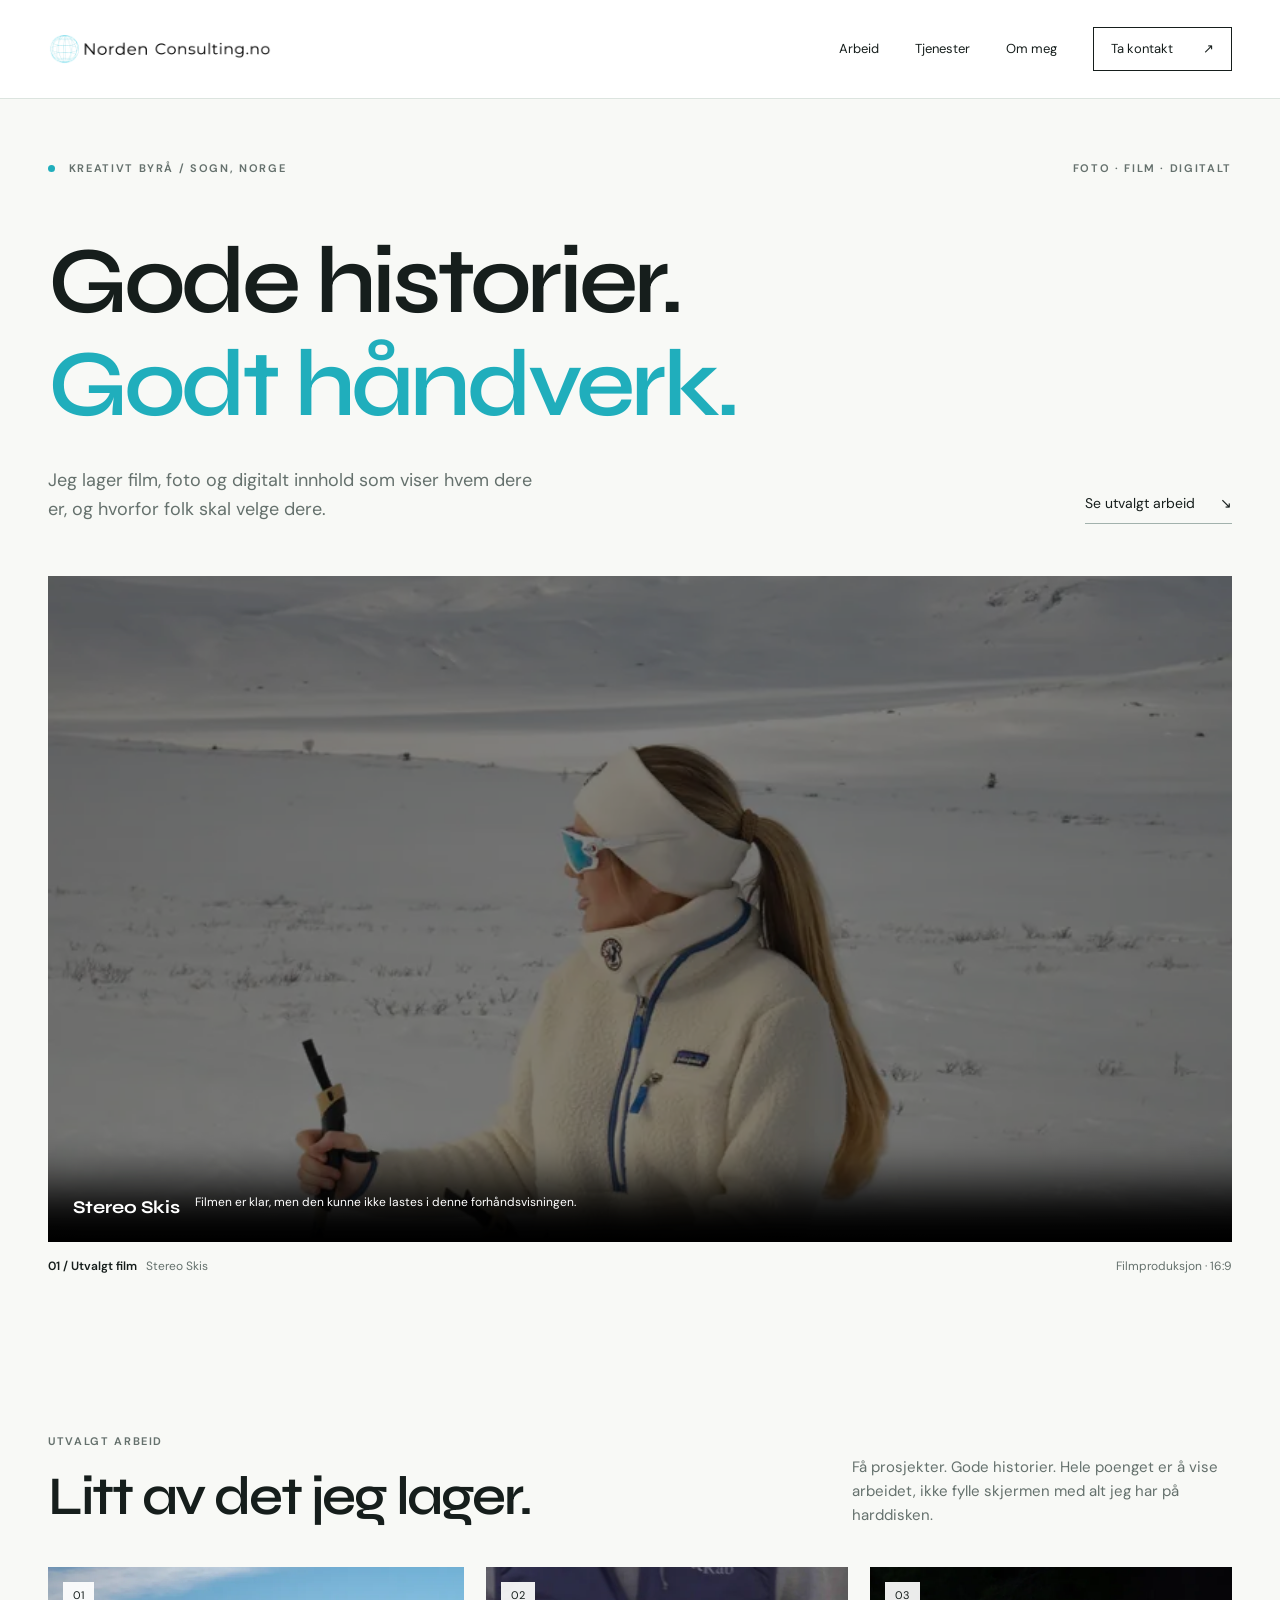
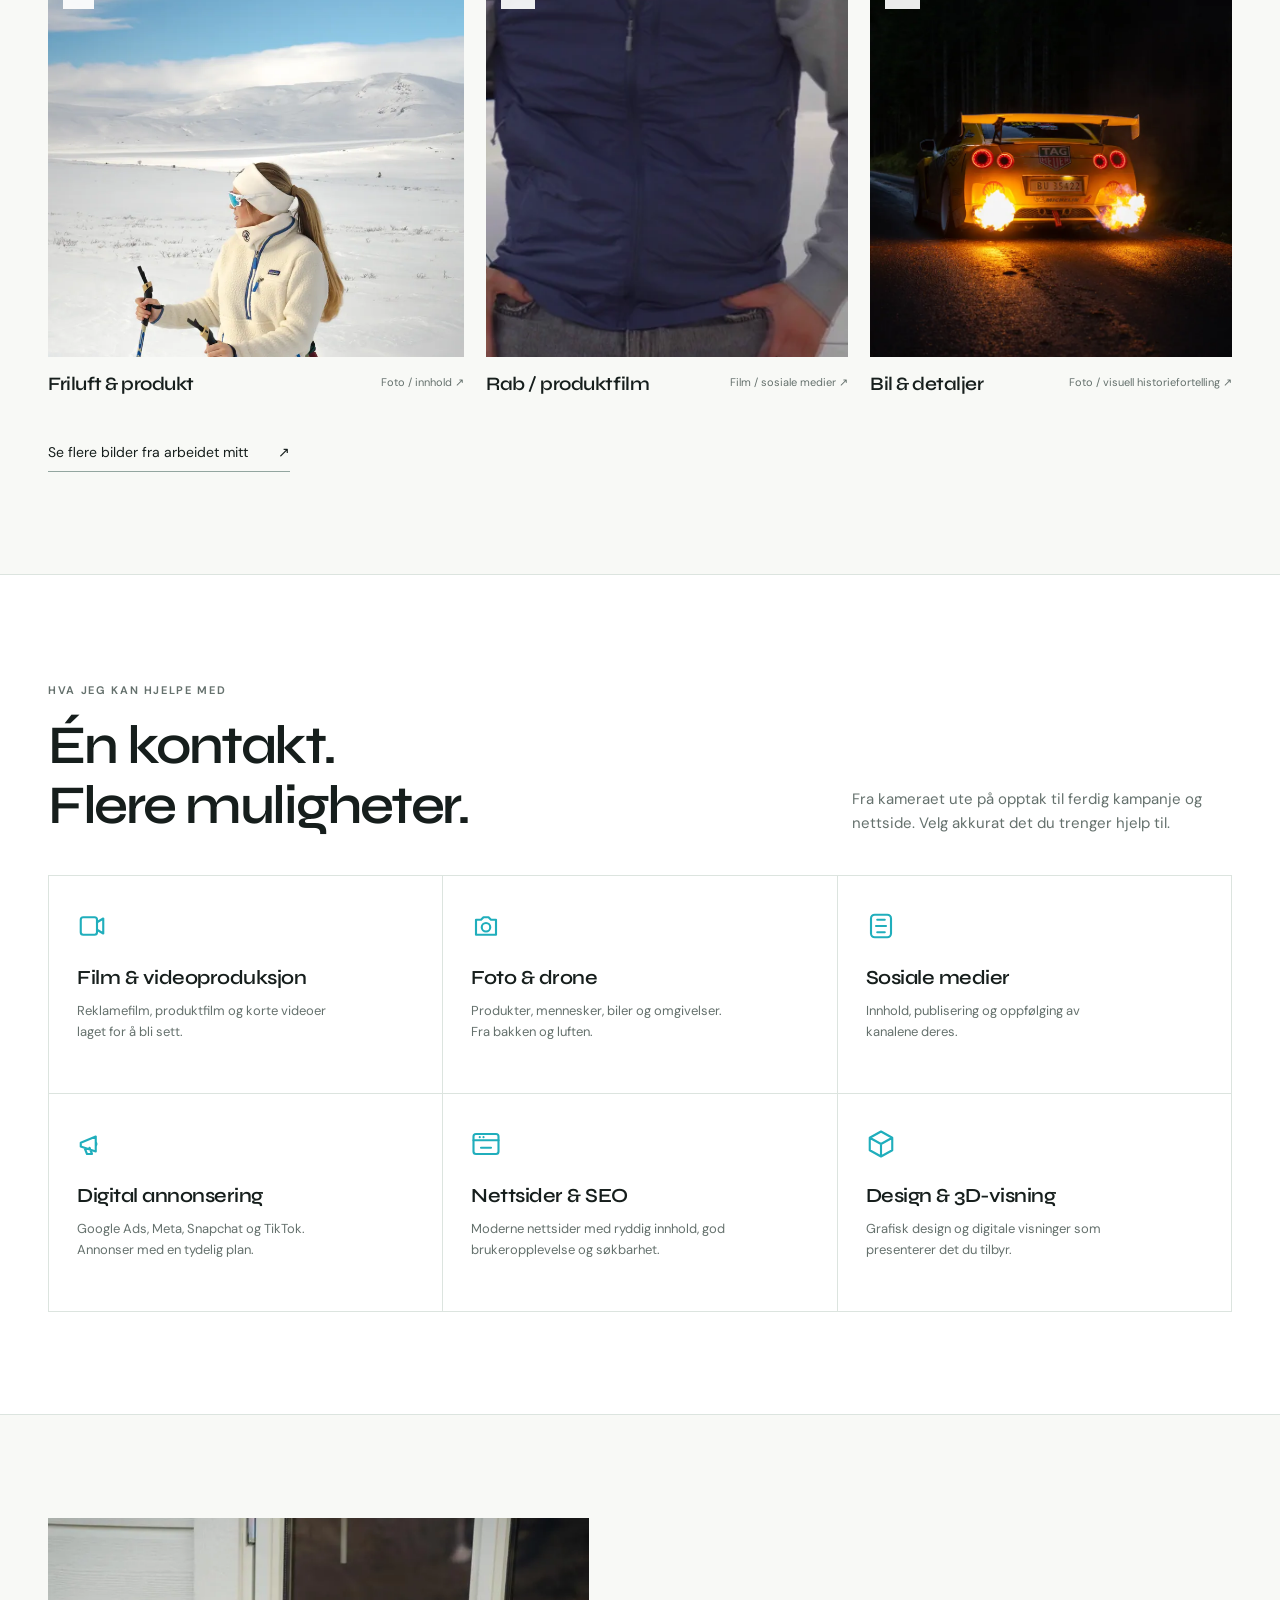
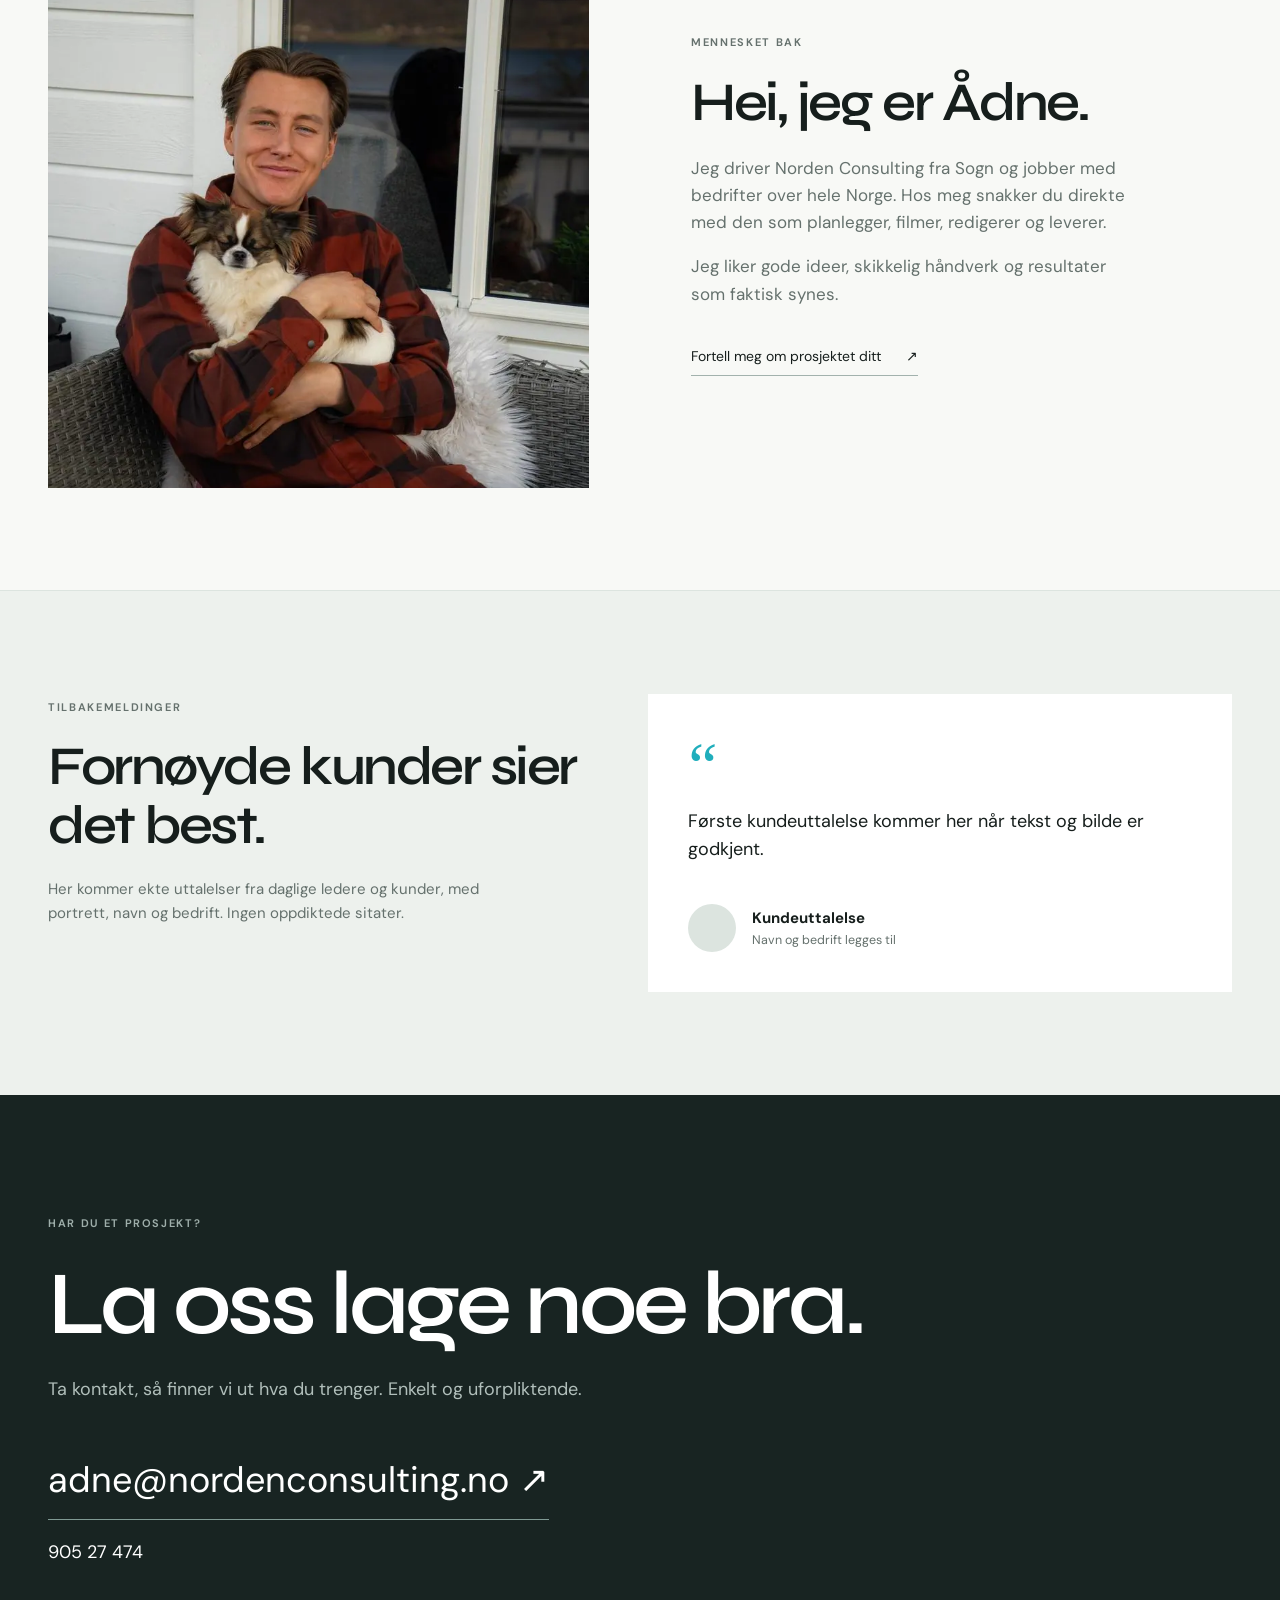
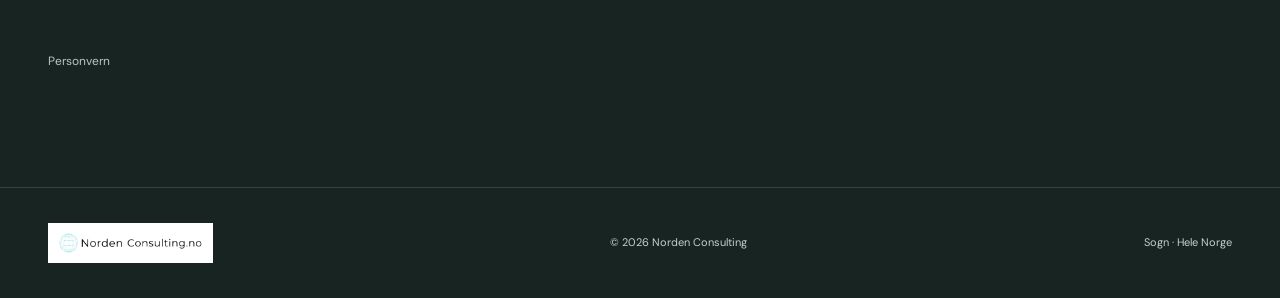
==== commit 0ff175f6: "Make film-first preview visually robust when video source is temporarily unavailable" ====
--- a/index.html
+++ b/index.html
@@ -24,8 +24,8 @@
 <h1 id="intro-title">Gode historier.<br><span>Godt håndverk.</span></h1>
 <div class="intro-bottom"><p>Jeg lager film, foto og digitalt innhold som viser hvem dere er, og hvorfor folk skal velge dere.</p><a class="text-link" href="#arbeid">Se utvalgt arbeid <span aria-hidden="true">↘</span></a></div>
 <div class="hero-film">
-<video id="stereo-video" poster="/assets/video/stereo-skis/poster.jpg" controls playsinline preload="metadata" aria-label="Stereo Skis – utvalgt filmproduksjon" width="1280" height="720"><source src="/assets/video/stereo-skis/full.mp4" type="video/mp4">Nettleseren din støtter ikke video.</video>
-<div class="hero-film-fallback" id="video-notice" hidden><strong>Stereo Skis</strong><span>Videoen klargjøres til nettforhåndsvisningen.</span></div>
+<video id="stereo-video" poster="/assets/img/foto-cover-800.webp" controls playsinline preload="metadata" aria-label="Stereo Skis – utvalgt filmproduksjon" width="1280" height="720"><source src="/assets/video/stereo-skis/full.mp4" type="video/mp4">Nettleseren din støtter ikke video.</video>
+<div class="hero-film-fallback" id="video-notice" hidden><strong>Stereo Skis</strong><span>Filmen er klar, men den kunne ikke lastes i denne forhåndsvisningen.</span></div>
 </div>
 <div class="film-caption"><span><b>01 / Utvalgt film</b> &nbsp; Stereo Skis</span><span>Filmproduksjon · 16:9</span></div>
 </section>
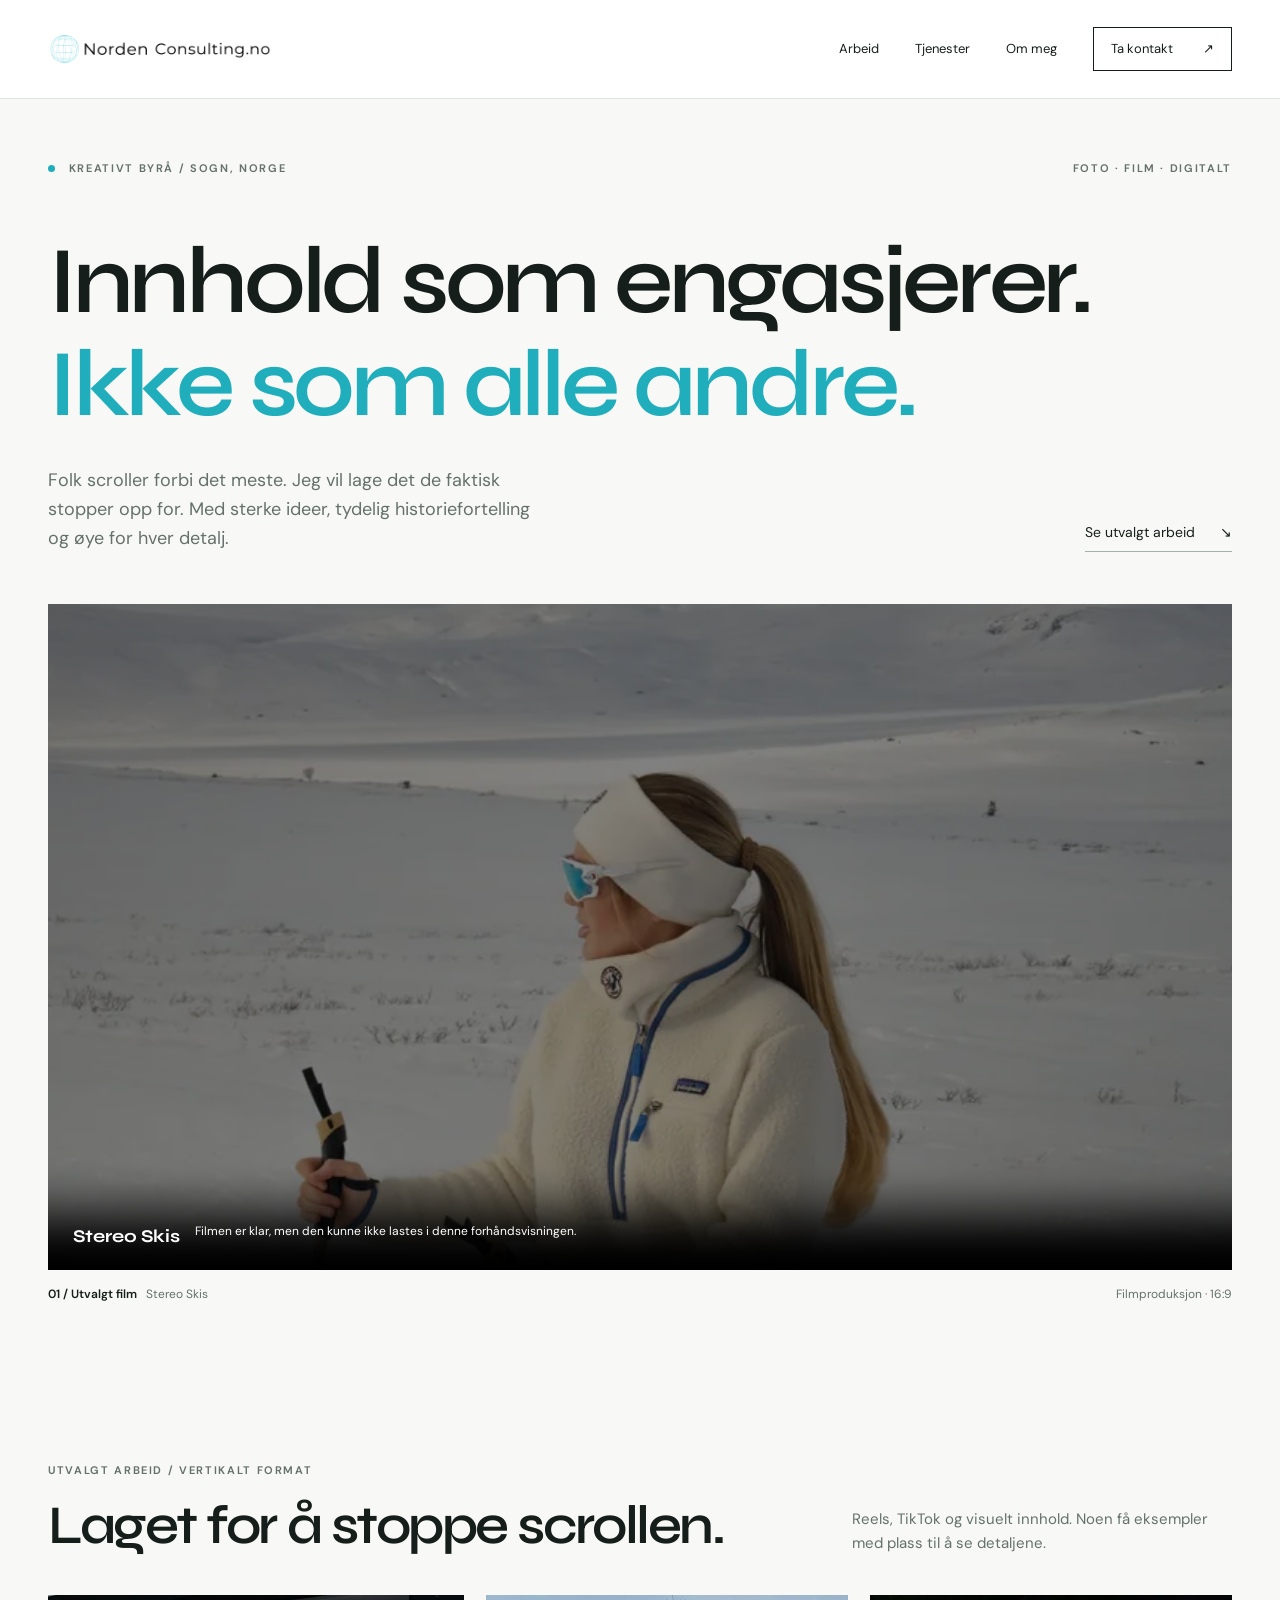
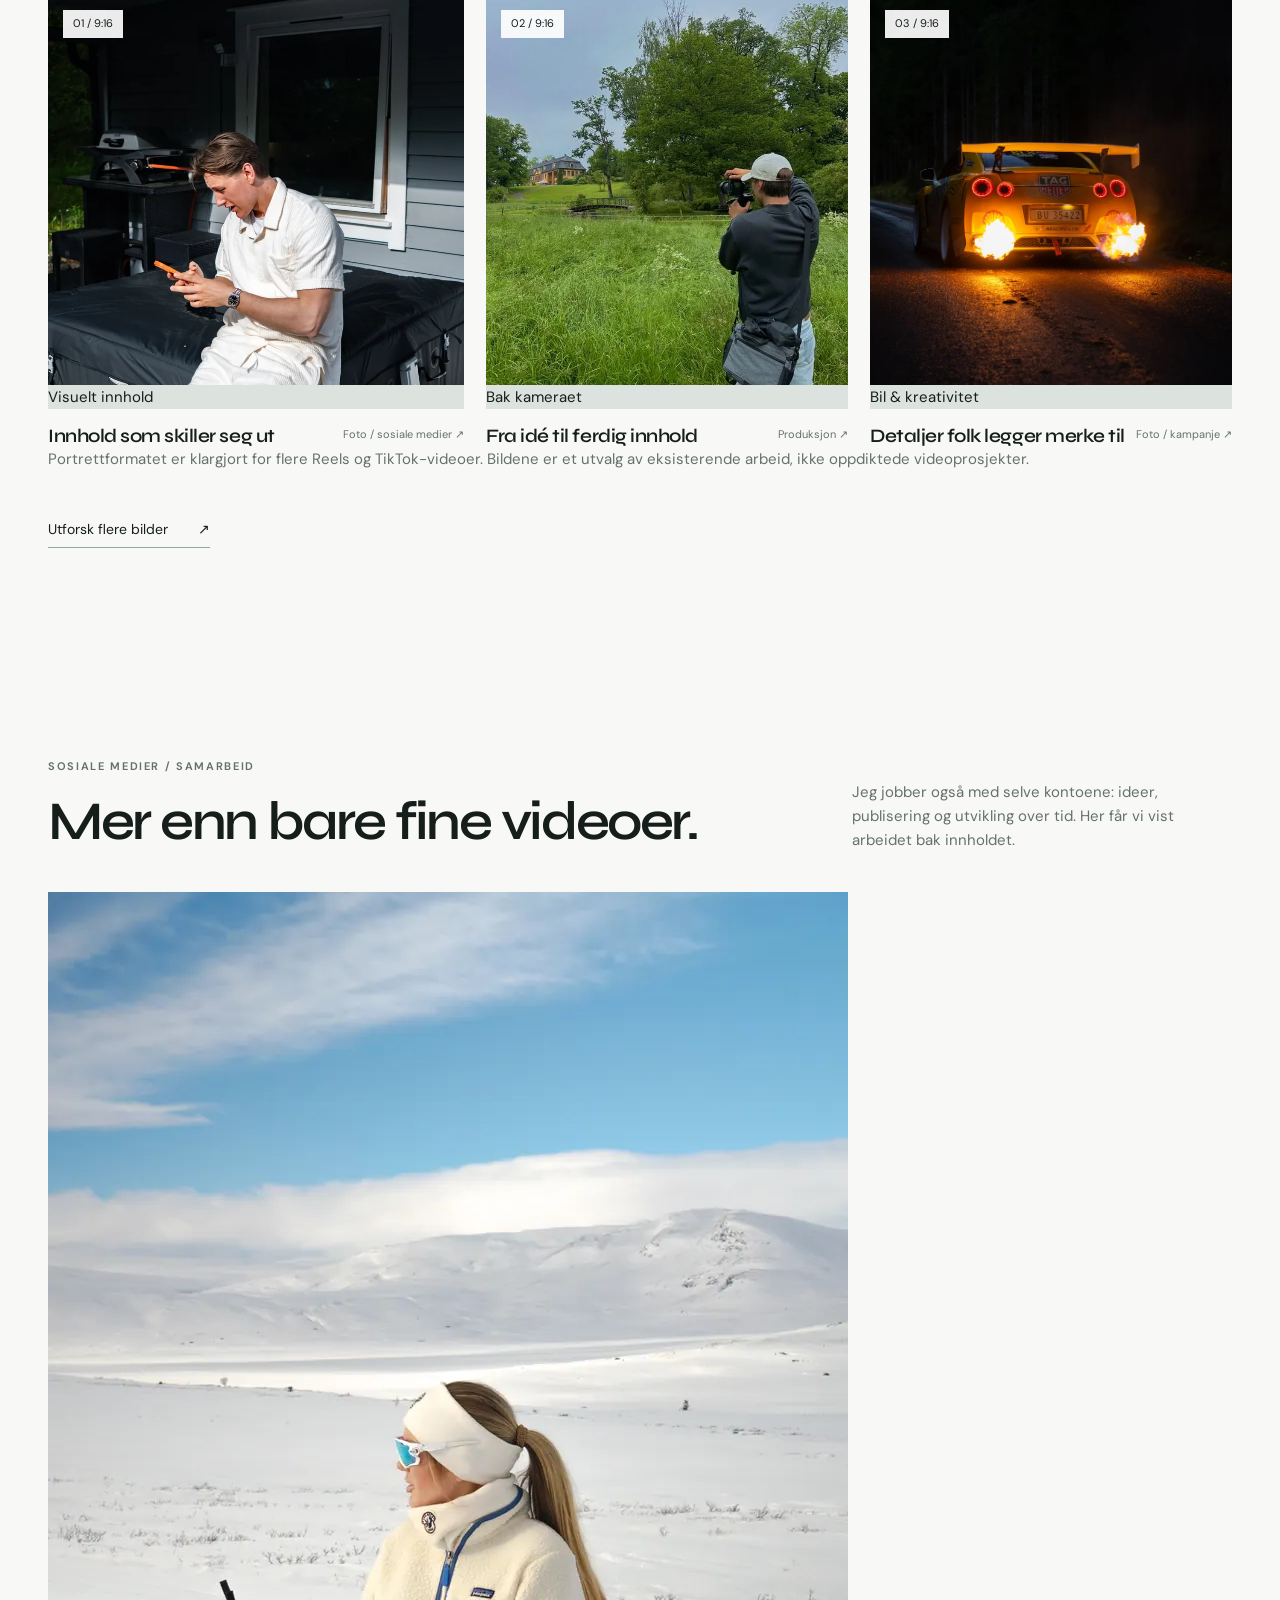
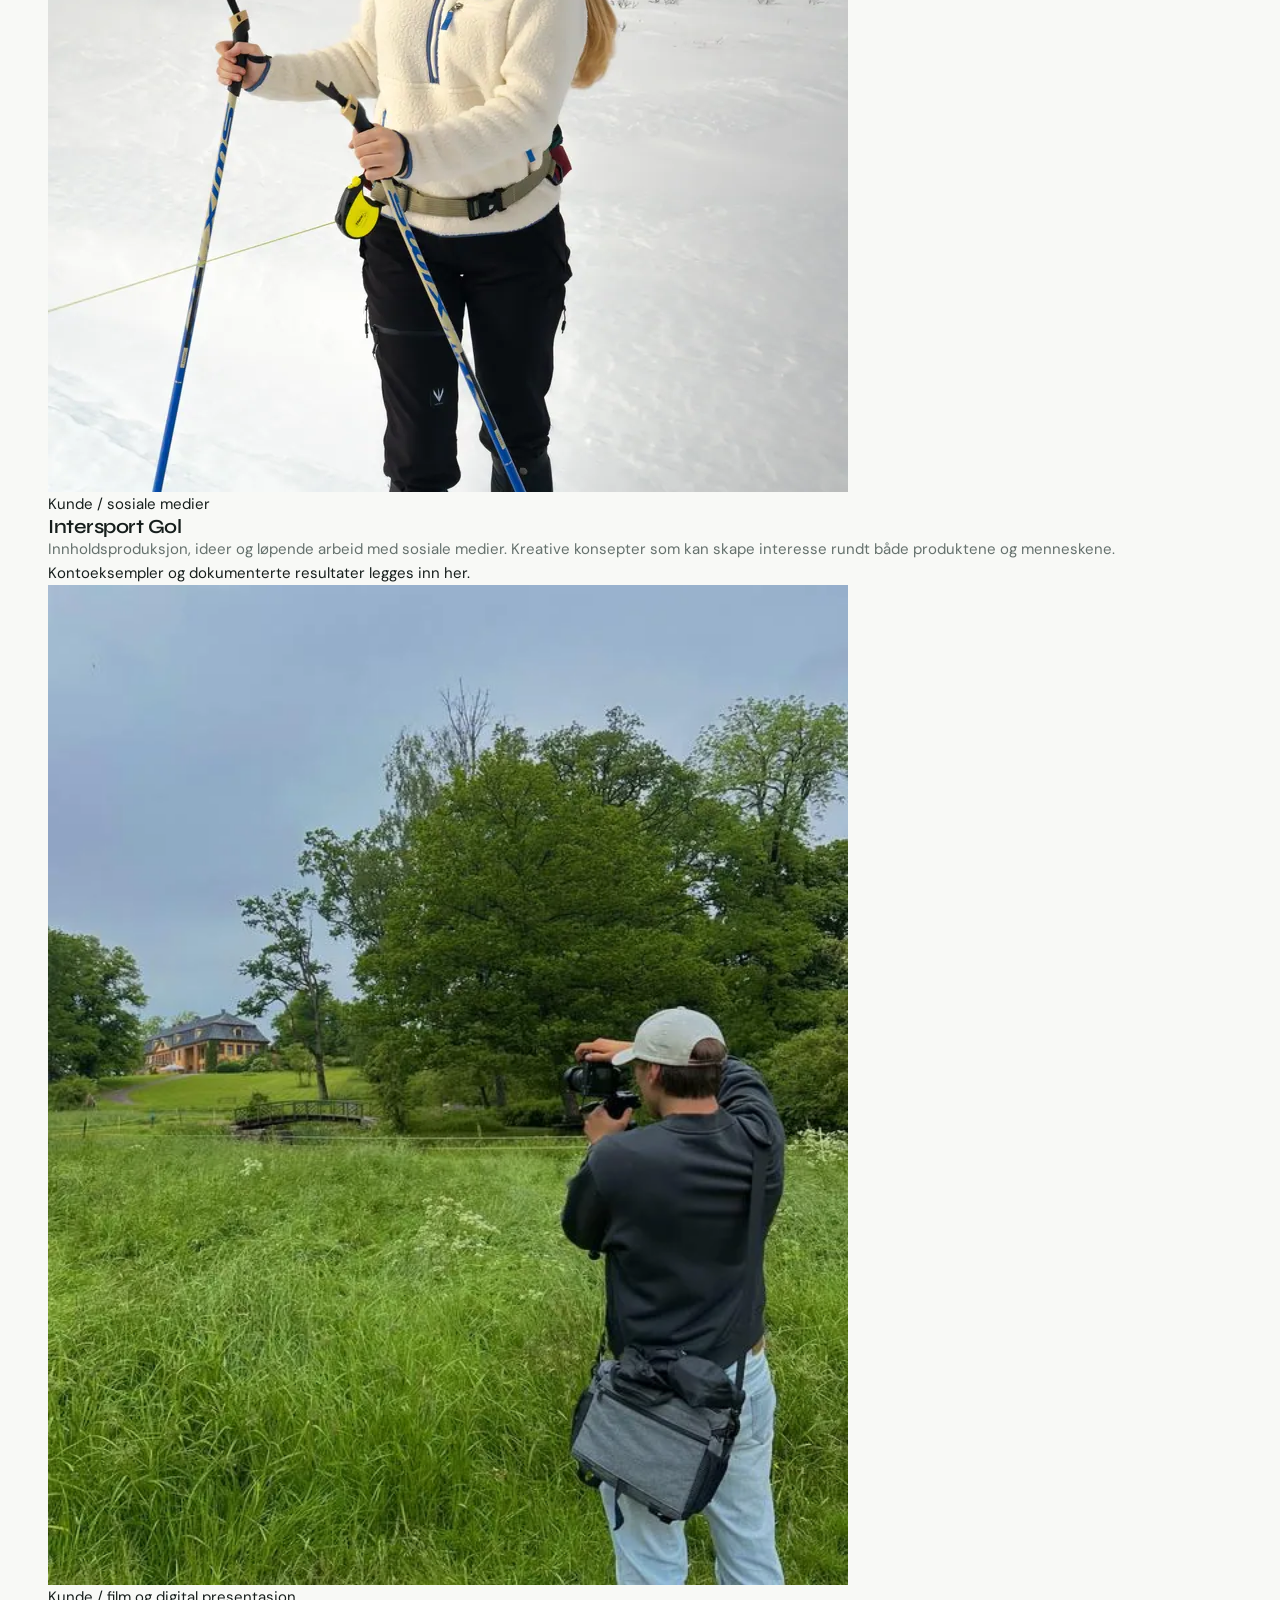
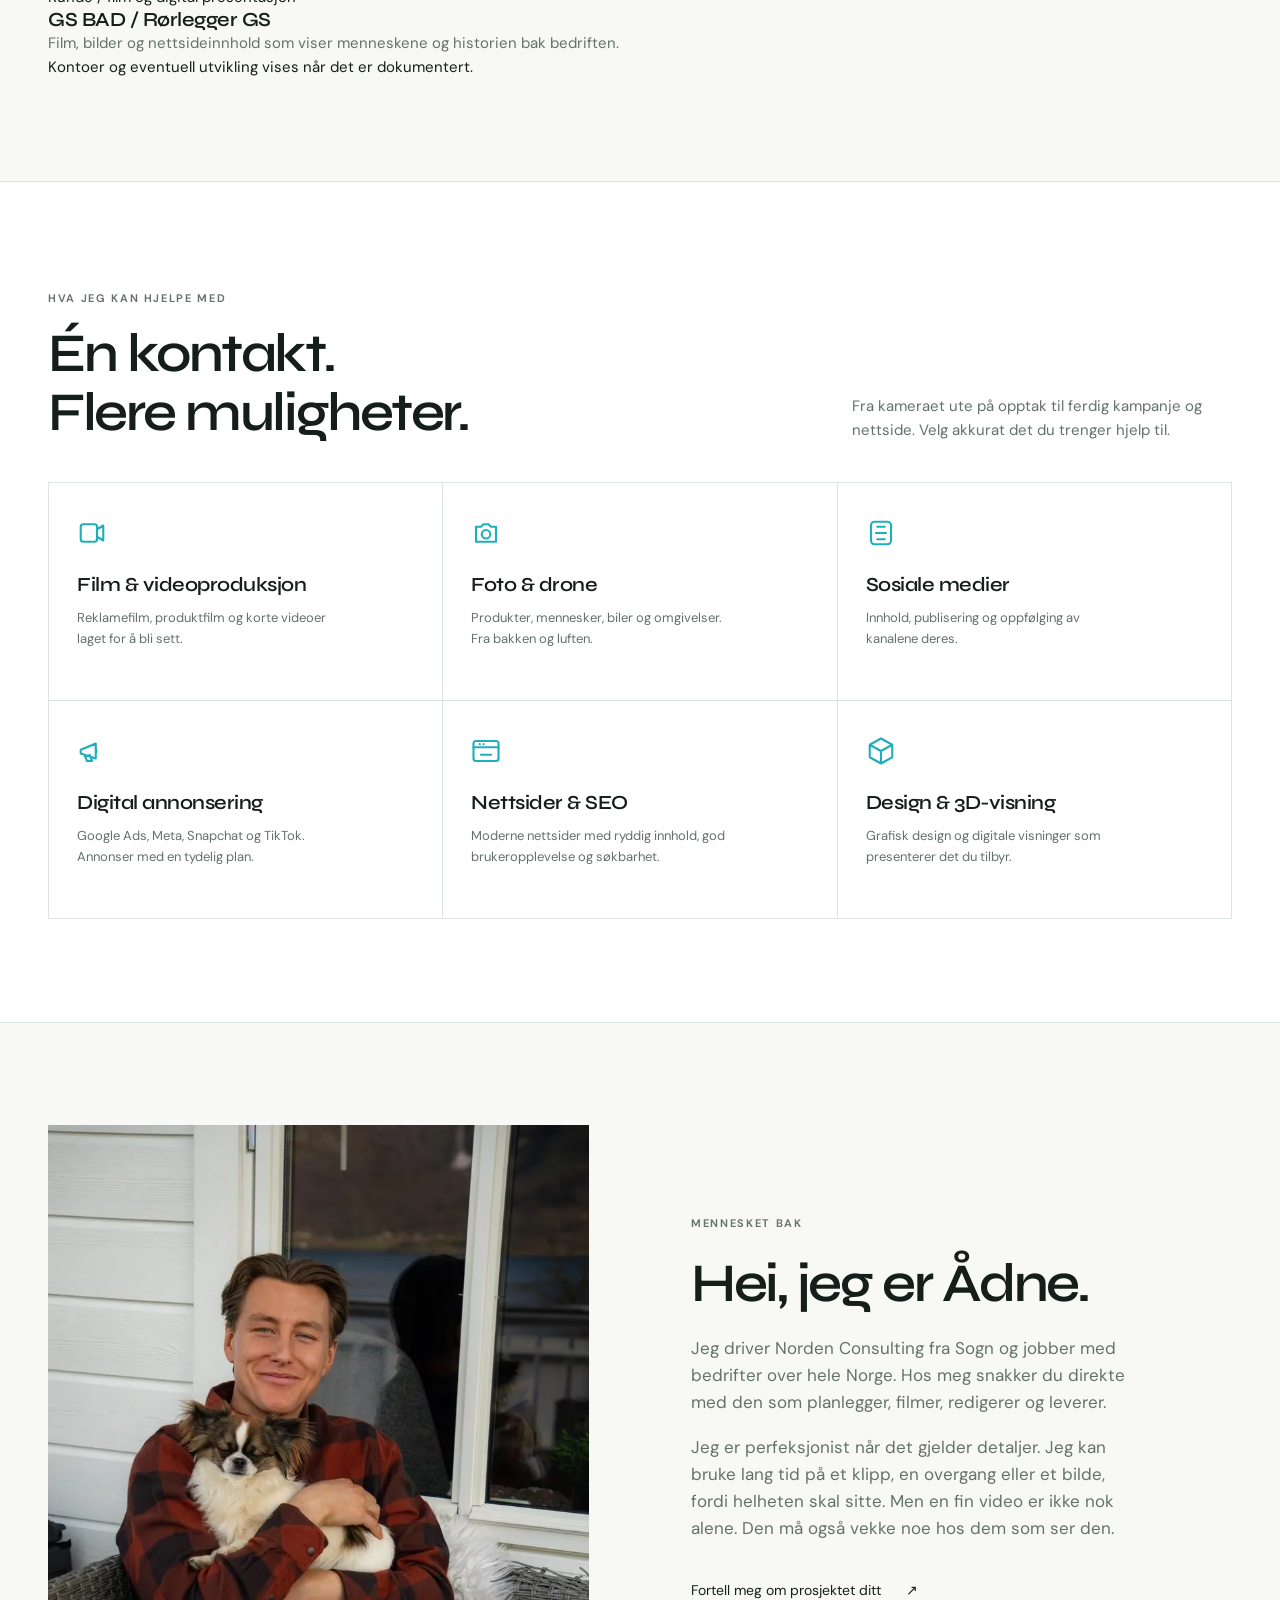
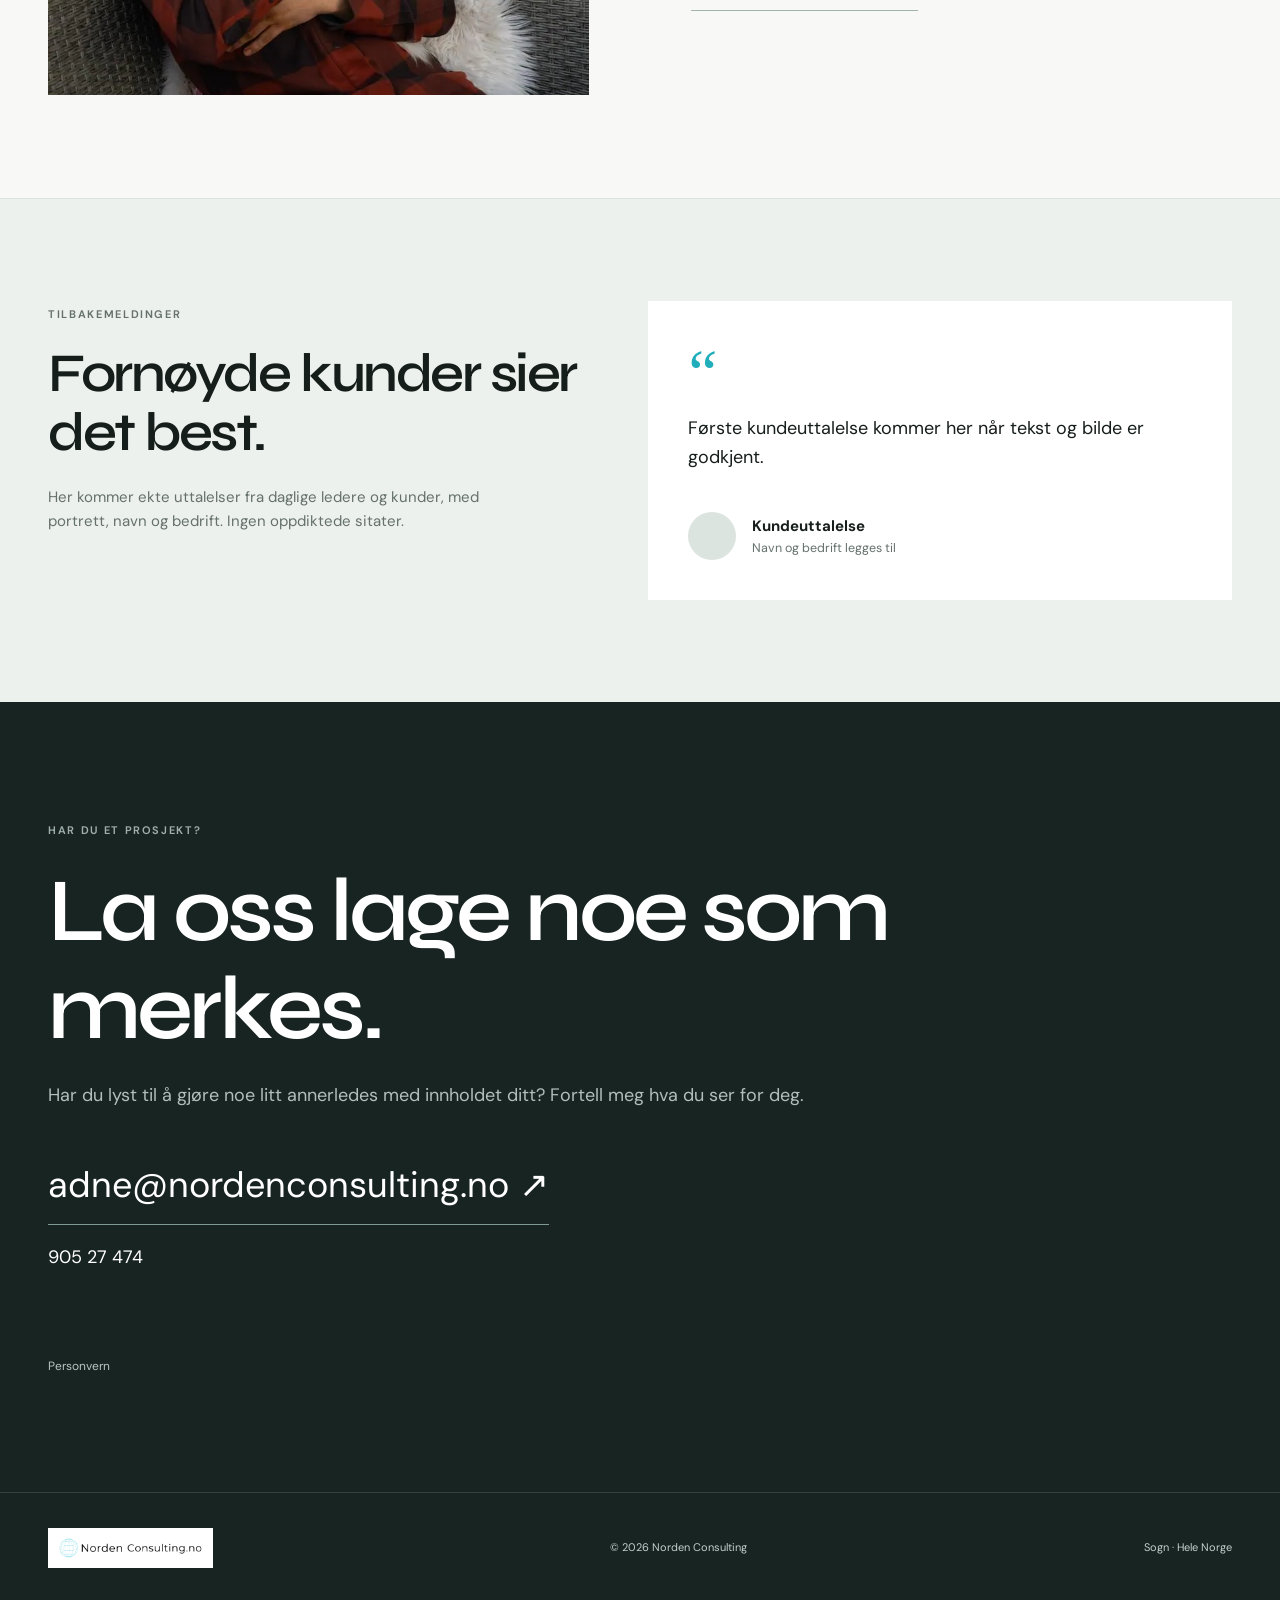
==== commit 9186f887: "Focus Norden messaging on distinctive engaging content, vertical work and social accounts" ====
--- a/index.html
+++ b/index.html
@@ -9,7 +9,7 @@
 <link rel="icon" href="/assets/img/favicon.png"><link rel="apple-touch-icon" href="/assets/img/apple-touch-icon.png">
 <link rel="preload" href="/assets/fonts/dm-sans.woff2" as="font" type="font/woff2" crossorigin>
 <link rel="stylesheet" href="/css/site.css">
-<meta property="og:type" content="website"><meta property="og:title" content="Norden Consulting | Innhold som gjør inntrykk"><meta property="og:description" content="Film, foto og digital markedsføring av Ådne Bjella."><meta property="og:image" content="https://nordenconsulting.no/assets/img/og-image.jpg">
+<meta property="og:type" content="website"><meta property="og:title" content="Norden Consulting | Innhold som engasjerer"><meta property="og:description" content="Film, foto og digital markedsføring av Ådne Bjella."><meta property="og:image" content="https://nordenconsulting.no/assets/img/og-image.jpg">
 <script type="application/ld+json">{"@context":"https://schema.org","@type":"ProfessionalService","name":"Norden Consulting","url":"https://nordenconsulting.no/","telephone":"+4790527474","email":"adne@nordenconsulting.no","founder":{"@type":"Person","name":"Ådne Bjella"},"areaServed":[{"@type":"AdministrativeArea","name":"Sogn"},{"@type":"Country","name":"Norge"}],"hasOfferCatalog":{"@type":"OfferCatalog","name":"Tjenester","itemListElement":[{"@type":"OfferCatalog","name":"Film og videoproduksjon"},{"@type":"OfferCatalog","name":"Foto og dronefoto"},{"@type":"OfferCatalog","name":"Sosiale medier og annonsering"},{"@type":"OfferCatalog","name":"Nettsider og SEO"},{"@type":"OfferCatalog","name":"Grafisk design og 3D-visning"}]}}</script>
 </head>
 <body>
@@ -21,8 +21,8 @@
 <main id="innhold">
 <section class="intro wrap" aria-labelledby="intro-title">
 <div class="intro-top"><span class="eyebrow"><span class="status-dot"></span> Kreativt byrå / Sogn, Norge</span><span class="eyebrow hidden-mobile">Foto · Film · Digitalt</span></div>
-<h1 id="intro-title">Gode historier.<br><span>Godt håndverk.</span></h1>
-<div class="intro-bottom"><p>Jeg lager film, foto og digitalt innhold som viser hvem dere er, og hvorfor folk skal velge dere.</p><a class="text-link" href="#arbeid">Se utvalgt arbeid <span aria-hidden="true">↘</span></a></div>
+<h1 id="intro-title">Innhold som engasjerer.<br><span>Ikke som alle andre.</span></h1>
+<div class="intro-bottom"><p>Folk scroller forbi det meste. Jeg vil lage det de faktisk stopper opp for. Med sterke ideer, tydelig historiefortelling og øye for hver detalj.</p><a class="text-link" href="#arbeid">Se utvalgt arbeid <span aria-hidden="true">↘</span></a></div>
 <div class="hero-film">
 <video id="stereo-video" poster="/assets/img/foto-cover-800.webp" controls playsinline preload="metadata" aria-label="Stereo Skis – utvalgt filmproduksjon" width="1280" height="720"><source src="/assets/video/stereo-skis/full.mp4" type="video/mp4">Nettleseren din støtter ikke video.</video>
 <div class="hero-film-fallback" id="video-notice" hidden><strong>Stereo Skis</strong><span>Filmen er klar, men den kunne ikke lastes i denne forhåndsvisningen.</span></div>
@@ -30,14 +30,22 @@
 <div class="film-caption"><span><b>01 / Utvalgt film</b> &nbsp; Stereo Skis</span><span>Filmproduksjon · 16:9</span></div>
 </section>
 <section class="selected wrap section" id="arbeid" aria-labelledby="work-title">
-<div class="section-header"><div><span class="eyebrow">Utvalgt arbeid</span><h2 id="work-title">Litt av det jeg lager.</h2></div><p>Få prosjekter. Gode historier. Hele poenget er å vise arbeidet, ikke fylle skjermen med alt jeg har på harddisken.</p></div>
-<div class="work-grid">
-<a class="work-card work-card-large" href="/arbeid/foto/#friluft"><div class="media"><img src="/assets/img/foto-cover-800.webp" alt="Utvalgt frilufts- og produktfotografering" width="800" height="1200" loading="lazy"><span class="media-index">01</span></div><div class="work-caption"><h3>Friluft & produkt</h3><span>Foto / innhold <span aria-hidden="true">↗</span></span></div></a>
-<a class="work-card" href="/arbeid/rab-vest/"><div class="media"><img src="/assets/video/rab-vest/poster.webp" alt="Produktfilm med Rab-vest" width="540" height="960" loading="lazy"><span class="media-index">02</span></div><div class="work-caption"><h3>Rab / produktfilm</h3><span>Film / sosiale medier <span aria-hidden="true">↗</span></span></div></a>
-<a class="work-card" href="/arbeid/foto/#bil"><div class="media"><img src="/assets/img/bil-cover-800.webp" alt="Bilfotografering for digitalt innhold" width="800" height="600" loading="lazy"><span class="media-index">03</span></div><div class="work-caption"><h3>Bil & detaljer</h3><span>Foto / visuell historiefortelling <span aria-hidden="true">↗</span></span></div></a>
+<div class="section-header"><div><span class="eyebrow">Utvalgt arbeid / vertikalt format</span><h2 id="work-title">Laget for å stoppe scrollen.</h2></div><p>Reels, TikTok og visuelt innhold. Noen få eksempler med plass til å se detaljene.</p></div>
+<div class="work-grid reels-grid">
+<a class="work-card" href="/arbeid/foto/#livsstil"><div class="media vertical-media"><img src="/assets/img/livsstil-dsc04286-dc16d.webp" alt="Livsstilsfoto fra kreativt innholdsarbeid" width="800" height="1200" loading="lazy"><span class="media-index">01 / 9:16</span><span class="media-tag">Visuelt innhold</span></div><div class="work-caption"><h3>Innhold som skiller seg ut</h3><span>Foto / sosiale medier <span aria-hidden="true">↗</span></span></div></a>
+<a class="work-card" href="/arbeid/foto/#bak-kamera"><div class="media vertical-media"><img src="/assets/img/bak-kamera-800.webp" alt="Ådne i arbeid bak kameraet" width="800" height="1000" loading="lazy"><span class="media-index">02 / 9:16</span><span class="media-tag">Bak kameraet</span></div><div class="work-caption"><h3>Fra idé til ferdig innhold</h3><span>Produksjon <span aria-hidden="true">↗</span></span></div></a>
+<a class="work-card" href="/arbeid/foto/#bil"><div class="media vertical-media"><img src="/assets/img/bil-cover-800.webp" alt="Bil fotografert for visuelt innhold" width="800" height="600" loading="lazy"><span class="media-index">03 / 9:16</span><span class="media-tag">Bil & kreativitet</span></div><div class="work-caption"><h3>Detaljer folk legger merke til</h3><span>Foto / kampanje <span aria-hidden="true">↗</span></span></div></a>
 </div>
-<a href="/arbeid/foto/" class="all-work">Se flere bilder fra arbeidet mitt <span aria-hidden="true">↗</span></a>
+<p class="work-disclaimer">Portrettformatet er klargjort for flere Reels og TikTok-videoer. Bildene er et utvalg av eksisterende arbeid, ikke oppdiktede videoprosjekter.</p>
+<a href="/arbeid/foto/" class="all-work">Utforsk flere bilder <span aria-hidden="true">↗</span></a>
 </section>
+<section class="accounts-section" id="kontoer" aria-labelledby="accounts-title"><div class="wrap section">
+<div class="section-header"><div><span class="eyebrow">Sosiale medier / samarbeid</span><h2 id="accounts-title">Mer enn bare fine videoer.</h2></div><p>Jeg jobber også med selve kontoene: ideer, publisering og utvikling over tid. Her får vi vist arbeidet bak innholdet.</p></div>
+<div class="account-grid">
+<article class="account-card"><div class="account-art"><img src="/assets/img/foto-cover-800.webp" width="800" height="1200" loading="lazy" alt="Eksempelbilde fra foto- og innholdsproduksjon"></div><div class="account-copy"><span class="account-kicker">Kunde / sosiale medier</span><h3>Intersport Gol</h3><p>Innholdsproduksjon, ideer og løpende arbeid med sosiale medier. Kreative konsepter som kan skape interesse rundt både produktene og menneskene.</p><span class="account-foot">Kontoeksempler og dokumenterte resultater legges inn her.</span></div></article>
+<article class="account-card"><div class="account-art"><img src="/assets/img/bak-kamera-800.webp" width="800" height="1000" loading="lazy" alt="Bak kameraet under en produksjon"></div><div class="account-copy"><span class="account-kicker">Kunde / film og digital presentasjon</span><h3>GS BAD / Rørlegger GS</h3><p>Film, bilder og nettsideinnhold som viser menneskene og historien bak bedriften.</p><span class="account-foot">Kontoer og eventuell utvikling vises når det er dokumentert.</span></div></article>
+</div>
+</div></section>
 <section class="services-section" id="tjenester" aria-labelledby="services-title"><div class="wrap section">
 <div class="section-header"><div><span class="eyebrow">Hva jeg kan hjelpe med</span><h2 id="services-title">Én kontakt.<br>Flere muligheter.</h2></div><p>Fra kameraet ute på opptak til ferdig kampanje og nettside. Velg akkurat det du trenger hjelp til.</p></div>
 <div class="services-grid">
@@ -48,9 +56,9 @@
 <article class="service-card"><span class="service-icon" aria-hidden="true"><svg viewBox="0 0 24 24"><rect x="2" y="4" width="20" height="16" rx="2"/><path d="M2 9h20M7 6.5h.01M10 6.5h.01M8 15h8"/></svg></span><h3>Nettsider & SEO</h3><p>Moderne nettsider med ryddig innhold, god brukeropplevelse og søkbarhet.</p></article>
 <article class="service-card"><span class="service-icon" aria-hidden="true"><svg viewBox="0 0 24 24"><path d="m12 2 9 5v10l-9 5-9-5V7zM12 12l9-5M12 12 3 7M12 12v10"/></svg></span><h3>Design & 3D-visning</h3><p>Grafisk design og digitale visninger som presenterer det du tilbyr.</p></article>
 </div></div></section>
-<section class="about wrap section" id="om"><div class="about-photo"><img src="/assets/img/adne-bjella-800.webp" alt="Ådne Bjella, mannen bak Norden Consulting" width="800" height="1000" loading="lazy"></div><div class="about-copy"><span class="eyebrow">Mennesket bak</span><h2>Hei, jeg er Ådne.</h2><p>Jeg driver Norden Consulting fra Sogn og jobber med bedrifter over hele Norge. Hos meg snakker du direkte med den som planlegger, filmer, redigerer og leverer.</p><p>Jeg liker gode ideer, skikkelig håndverk og resultater som faktisk synes.</p><a class="text-link" href="#kontakt">Fortell meg om prosjektet ditt <span aria-hidden="true">↗</span></a></div></section>
+<section class="about wrap section" id="om"><div class="about-photo"><img src="/assets/img/adne-bjella-800.webp" alt="Ådne Bjella, mannen bak Norden Consulting" width="800" height="1000" loading="lazy"></div><div class="about-copy"><span class="eyebrow">Mennesket bak</span><h2>Hei, jeg er Ådne.</h2><p>Jeg driver Norden Consulting fra Sogn og jobber med bedrifter over hele Norge. Hos meg snakker du direkte med den som planlegger, filmer, redigerer og leverer.</p><p>Jeg er perfeksjonist når det gjelder detaljer. Jeg kan bruke lang tid på et klipp, en overgang eller et bilde, fordi helheten skal sitte. Men en fin video er ikke nok alene. Den må også vekke noe hos dem som ser den.</p><a class="text-link" href="#kontakt">Fortell meg om prosjektet ditt <span aria-hidden="true">↗</span></a></div></section>
 <section class="reviews-section"><div class="wrap section review-wrap"><div><span class="eyebrow">Tilbakemeldinger</span><h2>Fornøyde kunder sier det best.</h2><p>Her kommer ekte uttalelser fra daglige ledere og kunder, med portrett, navn og bedrift. Ingen oppdiktede sitater.</p></div><div class="review-pending"><span class="quote-sign" aria-hidden="true">“</span><p>Første kundeuttalelse kommer her når tekst og bilde er godkjent.</p><div class="review-person"><span class="avatar" aria-hidden="true"></span><span><strong>Kundeuttalelse</strong><small>Navn og bedrift legges til</small></span></div></div></div></section>
-<section class="contact-section" id="kontakt"><div class="wrap contact-wrap"><span class="eyebrow">Har du et prosjekt?</span><h2>La oss lage noe bra.</h2><p>Ta kontakt, så finner vi ut hva du trenger. Enkelt og uforpliktende.</p><div class="contact-links"><a href="mailto:adne@nordenconsulting.no" class="contact-main">adne@nordenconsulting.no <span aria-hidden="true">↗</span></a><a href="tel:+4790527474">905 27 474</a></div><a href="/personvern/" class="privacy">Personvern</a></div></section>
+<section class="contact-section" id="kontakt"><div class="wrap contact-wrap"><span class="eyebrow">Har du et prosjekt?</span><h2>La oss lage noe som merkes.</h2><p>Har du lyst til å gjøre noe litt annerledes med innholdet ditt? Fortell meg hva du ser for deg.</p><div class="contact-links"><a href="mailto:adne@nordenconsulting.no" class="contact-main">adne@nordenconsulting.no <span aria-hidden="true">↗</span></a><a href="tel:+4790527474">905 27 474</a></div><a href="/personvern/" class="privacy">Personvern</a></div></section>
 </main>
 <footer><div class="wrap footer-content"><a class="footer-logo" href="/"><img src="/assets/img/norden-logo.webp" width="960" height="132" alt="Norden Consulting"></a><span>© 2026 Norden Consulting</span><span>Sogn · Hele Norge</span></div></footer>
 <script>
--- a/css/site.css
+++ b/css/site.css
@@ -1,6 +1,6 @@
 @font-face{font-family:DM;src:url('/assets/fonts/dm-sans.woff2') format('woff2');font-display:swap}@font-face{font-family:Syne;src:url('/assets/fonts/syne.woff2') format('woff2');font-display:swap}
 :root{--ink:#161e1c;--muted:#65716d;--line:#dce4df;--bg:#f8f9f6;--paper:#fff;--accent:#20aebc;--dark:#182422}
-*{box-sizing:border-box}html{scroll-behavior:smooth;scroll-padding-top:90px}body{margin:0;background:var(--bg);color:var(--ink);font:15px/1.6 DM,Arial,sans-serif;-webkit-font-smoothing:antialiased}img,video{max-width:100%;display:block}a{color:inherit;text-decoration:none}button{font:inherit}h1,h2,h3,p{margin:0}h1,h2,h3{font-family:Syne,Arial,sans-serif;line-height:1.09;letter-spacing:-.045em;font-weight:600}h1{font-size:clamp(49px,7.4vw,112px)}h2{font-size:clamp(33px,4.25vw,60px)}h3{font-size:20px;letter-spacing:-.025em}p{color:var(--muted)}.wrap{width:min(1330px,calc(100% - 96px));margin:auto}.skip{position:absolute;top:-70px;left:20px;background:var(--accent);padding:10px;z-index:30}.skip:focus{top:10px}.header{background:var(--paper);border-bottom:1px solid var(--line)}.header-inner{height:98px;display:flex;align-items:center;justify-content:space-between;gap:28px}.brand{display:flex;width:224px;align-items:center}.brand img{width:100%;height:auto;mix-blend-mode:multiply}.nav{display:flex;align-items:center;gap:36px;font-size:13px}.nav>a:not(.nav-contact):hover,.text-link:hover,.all-work:hover{color:#118996}.nav-contact{border:1px solid var(--ink);padding:11px 17px;display:flex;align-items:center;gap:30px}.nav-contact:hover{background:var(--ink);color:#fff}.intro{padding-top:61px;padding-bottom:50px}.intro-top,.intro-bottom,.film-caption{display:flex;justify-content:space-between;align-items:center;gap:22px}.eyebrow{font-size:11px;text-transform:uppercase;letter-spacing:.15em;color:var(--muted);font-weight:650}.status-dot{display:inline-block;background:var(--accent);width:7px;height:7px;border-radius:50%;margin-right:9px}.intro h1{max-width:1100px;margin:52px 0 30px}.intro h1 span{color:var(--accent)}.intro-bottom{margin-bottom:52px;align-items:end}.intro-bottom p{font-size:18px;line-height:1.6;max-width:490px}.text-link{display:inline-flex;gap:25px;align-items:center;border-bottom:1px solid #a2b2ad;padding-bottom:8px;white-space:nowrap;font-size:14px}.hero-film{position:relative;background:#171e1c;aspect-ratio:16/9;overflow:hidden}.hero-film video{width:100%;height:100%;object-fit:cover;aspect-ratio:16/9}.hero-film video[data-unavailable=true]{filter:brightness(.5)}.hero-film-fallback{position:absolute;bottom:20px;left:25px;right:25px;color:#fff;font-size:12px;display:flex;gap:15px}.hero-film-fallback strong{font-family:Syne;font-size:18px}.hero-film-fallback[hidden]{display:none}.film-caption{font-size:12px;color:var(--muted);padding-top:15px}.film-caption b{color:var(--ink);font-weight:600}.section{padding-block:clamp(70px,8vw,120px)}.section-header{display:flex;justify-content:space-between;align-items:end;gap:40px;margin-bottom:40px}.section-header h2{margin-top:15px}.section-header p{max-width:380px}.work-grid{display:grid;grid-template-columns:1.15fr 1fr 1fr;gap:22px}.work-card{min-width:0}.media{position:relative;background:#dce2dd;overflow:hidden}.media img{width:100%;height:390px;object-fit:cover;transition:transform .35s}.work-card:hover img{transform:scale(1.035)}.work-card-large .media img{object-position:50% 25%}.media-index{position:absolute;top:15px;left:15px;font-size:11px;background:rgba(255,255,255,.92);padding:5px 10px}.work-caption{display:flex;align-items:start;justify-content:space-between;gap:10px;margin-top:17px}.work-caption h3{font-size:19px}.work-caption>span{font-size:11px;color:var(--muted);text-align:right}.all-work{display:inline-flex;gap:30px;margin-top:47px;font-size:14px;border-bottom:1px solid #93a6a0;padding-bottom:7px}.services-section{background:#fff;border-top:1px solid var(--line);border-bottom:1px solid var(--line)}.services-grid{display:grid;grid-template-columns:repeat(3,minmax(0,1fr));border-left:1px solid var(--line);border-top:1px solid var(--line)}.service-card{padding:35px 28px 42px;min-height:218px;border-right:1px solid var(--line);border-bottom:1px solid var(--line)}.service-icon{display:block;width:30px;height:30px;color:var(--accent);margin-bottom:26px}.service-icon svg{width:100%;height:100%;fill:none;stroke:currentColor;stroke-width:1.7;stroke-linecap:round;stroke-linejoin:round}.service-card h3{margin-bottom:12px}.service-card p{max-width:260px;font-size:13px}.about{display:grid;grid-template-columns:1fr 1fr;gap:clamp(35px,8vw,130px);align-items:center}.about-photo img{width:100%;max-height:570px;object-fit:cover;object-position:50% 38%}.about-copy h2{margin:20px 0 22px}.about-copy p{font-size:17px;margin-bottom:17px;max-width:440px}.about-copy .text-link{margin-top:20px}.reviews-section{background:#edf1ed;border-top:1px solid var(--line)}.review-wrap{display:grid;grid-template-columns:1fr 1.1fr;gap:70px;align-items:start}.review-wrap h2{margin:19px 0 22px}.review-wrap p{max-width:460px}.review-pending{background:#fff;padding:40px;min-height:285px}.quote-sign{display:block;font:65px/1 Georgia,serif;color:var(--accent)}.review-pending>p{font-size:18px;color:var(--ink);margin:8px 0 40px}.review-person{display:flex;gap:16px;align-items:center}.avatar{width:48px;height:48px;border-radius:50%;background:var(--line)}.review-person strong,.review-person small{display:block}.review-person small{color:var(--muted)}.contact-section{background:var(--dark);color:#fff;padding:clamp(80px,9vw,130px) 0}.contact-section .eyebrow{color:#9eaeaa}.contact-wrap h2{font-size:clamp(50px,7vw,100px);margin:22px 0}.contact-wrap>p{color:#b1bfbb;font-size:18px}.contact-links{display:flex;flex-direction:column;align-items:start;gap:18px;margin-top:47px}.contact-links a{font-size:18px}.contact-links .contact-main{font-size:clamp(20px,3vw,36px);border-bottom:1px solid #7f9993;padding-bottom:10px}.contact-links a:hover{color:#8ee2e9}.privacy{display:inline-block;font-size:12px;margin-top:85px;color:#b7c6c0}footer{background:var(--dark);border-top:1px solid #34413e;color:#c2d0cb}.footer-content{display:flex;justify-content:space-between;gap:30px;align-items:center;min-height:110px;font-size:11px}.footer-logo{display:block;width:165px;background:#fff;padding:10px}.footer-logo img{width:100%;height:auto}
+*{box-sizing:border-box}html{scroll-behavior:smooth;scroll-padding-top:90px}body{margin:0;background:var(--bg);color:var(--ink);font:15px/1.6 DM,Arial,sans-serif;-webkit-font-smoothing:antialiased}img,video{max-width:100%;display:block}a{color:inherit;text-decoration:none}button{font:inherit}h1,h2,h3,p{margin:0}h1,h2,h3{font-family:Syne,Arial,sans-serif;line-height:1.09;letter-spacing:-.045em;font-weight:600}h1{font-size:clamp(49px,7.4vw,112px)}h2{font-size:clamp(33px,4.25vw,60px)}h3{font-size:20px;letter-spacing:-.025em}p{color:var(--muted)}.wrap{width:min(1330px,calc(100% - 96px));margin:auto}.skip{position:absolute;top:-70px;left:20px;background:var(--accent);padding:10px;z-index:30}.skip:focus{top:10px}.header{background:var(--paper);border-bottom:1px solid var(--line)}.header-inner{height:98px;display:flex;align-items:center;justify-content:space-between;gap:28px}.brand{display:flex;width:224px;align-items:center}.brand img{width:100%;height:auto;mix-blend-mode:multiply}.nav{display:flex;align-items:center;gap:36px;font-size:13px}.nav>a:not(.nav-contact):hover,.text-link:hover,.all-work:hover{color:#118996}.nav-contact{border:1px solid var(--ink);padding:11px 17px;display:flex;align-items:center;gap:30px}.nav-contact:hover{background:var(--ink);color:#fff}.intro{padding-top:61px;padding-bottom:50px}.intro-top,.intro-bottom,.film-caption{display:flex;justify-content:space-between;align-items:center;gap:22px}.eyebrow{font-size:11px;text-transform:uppercase;letter-spacing:.15em;color:var(--muted);font-weight:650}.status-dot{display:inline-block;background:var(--accent);width:7px;height:7px;border-radius:50%;margin-right:9px}.intro h1{max-width:1100px;margin:52px 0 30px}.intro h1 span{color:var(--accent)}.intro-bottom{margin-bottom:52px;align-items:end}.intro-bottom p{font-size:18px;line-height:1.6;max-width:490px}.text-link{display:inline-flex;gap:25px;align-items:center;border-bottom:1px solid #a2b2ad;padding-bottom:8px;white-space:nowrap;font-size:14px}.hero-film{position:relative;background:#171e1c url('/assets/img/foto-cover-800.webp') center 45%/cover no-repeat;aspect-ratio:16/9;overflow:hidden}.hero-film video{width:100%;height:100%;object-fit:cover;aspect-ratio:16/9}.hero-film video[data-unavailable=true]{filter:brightness(.5)}.hero-film-fallback{position:absolute;bottom:20px;left:25px;right:25px;color:#fff;font-size:12px;display:flex;gap:15px}.hero-film-fallback strong{font-family:Syne;font-size:18px}.hero-film-fallback[hidden]{display:none}.film-caption{font-size:12px;color:var(--muted);padding-top:15px}.film-caption b{color:var(--ink);font-weight:600}.section{padding-block:clamp(70px,8vw,120px)}.section-header{display:flex;justify-content:space-between;align-items:end;gap:40px;margin-bottom:40px}.section-header h2{margin-top:15px}.section-header p{max-width:380px}.work-grid{display:grid;grid-template-columns:1.15fr 1fr 1fr;gap:22px}.work-card{min-width:0}.media{position:relative;background:#dce2dd;overflow:hidden}.media img{width:100%;height:390px;object-fit:cover;transition:transform .35s}.work-card:hover img{transform:scale(1.035)}.work-card-large .media img{object-position:50% 25%}.media-index{position:absolute;top:15px;left:15px;font-size:11px;background:rgba(255,255,255,.92);padding:5px 10px}.work-caption{display:flex;align-items:start;justify-content:space-between;gap:10px;margin-top:17px}.work-caption h3{font-size:19px}.work-caption>span{font-size:11px;color:var(--muted);text-align:right}.all-work{display:inline-flex;gap:30px;margin-top:47px;font-size:14px;border-bottom:1px solid #93a6a0;padding-bottom:7px}.services-section{background:#fff;border-top:1px solid var(--line);border-bottom:1px solid var(--line)}.services-grid{display:grid;grid-template-columns:repeat(3,minmax(0,1fr));border-left:1px solid var(--line);border-top:1px solid var(--line)}.service-card{padding:35px 28px 42px;min-height:218px;border-right:1px solid var(--line);border-bottom:1px solid var(--line)}.service-icon{display:block;width:30px;height:30px;color:var(--accent);margin-bottom:26px}.service-icon svg{width:100%;height:100%;fill:none;stroke:currentColor;stroke-width:1.7;stroke-linecap:round;stroke-linejoin:round}.service-card h3{margin-bottom:12px}.service-card p{max-width:260px;font-size:13px}.about{display:grid;grid-template-columns:1fr 1fr;gap:clamp(35px,8vw,130px);align-items:center}.about-photo img{width:100%;max-height:570px;object-fit:cover;object-position:50% 38%}.about-copy h2{margin:20px 0 22px}.about-copy p{font-size:17px;margin-bottom:17px;max-width:440px}.about-copy .text-link{margin-top:20px}.reviews-section{background:#edf1ed;border-top:1px solid var(--line)}.review-wrap{display:grid;grid-template-columns:1fr 1.1fr;gap:70px;align-items:start}.review-wrap h2{margin:19px 0 22px}.review-wrap p{max-width:460px}.review-pending{background:#fff;padding:40px;min-height:285px}.quote-sign{display:block;font:65px/1 Georgia,serif;color:var(--accent)}.review-pending>p{font-size:18px;color:var(--ink);margin:8px 0 40px}.review-person{display:flex;gap:16px;align-items:center}.avatar{width:48px;height:48px;border-radius:50%;background:var(--line)}.review-person strong,.review-person small{display:block}.review-person small{color:var(--muted)}.contact-section{background:var(--dark);color:#fff;padding:clamp(80px,9vw,130px) 0}.contact-section .eyebrow{color:#9eaeaa}.contact-wrap h2{font-size:clamp(50px,7vw,100px);margin:22px 0}.contact-wrap>p{color:#b1bfbb;font-size:18px}.contact-links{display:flex;flex-direction:column;align-items:start;gap:18px;margin-top:47px}.contact-links a{font-size:18px}.contact-links .contact-main{font-size:clamp(20px,3vw,36px);border-bottom:1px solid #7f9993;padding-bottom:10px}.contact-links a:hover{color:#8ee2e9}.privacy{display:inline-block;font-size:12px;margin-top:85px;color:#b7c6c0}footer{background:var(--dark);border-top:1px solid #34413e;color:#c2d0cb}.footer-content{display:flex;justify-content:space-between;gap:30px;align-items:center;min-height:110px;font-size:11px}.footer-logo{display:block;width:165px;background:#fff;padding:10px}.footer-logo img{width:100%;height:auto}
 @media(max-width:900px){.wrap{width:calc(100% - 48px)}.nav{gap:22px}.intro{padding-top:40px}.work-grid{grid-template-columns:repeat(2,minmax(0,1fr))}.work-card-large{grid-column:1/-1}.work-card-large .media img{height:360px}.service-card{padding:30px 20px}.services-grid{grid-template-columns:repeat(2,1fr)}.review-wrap{gap:30px}}
 @media(max-width:600px){.wrap{width:calc(100% - 36px)}.header-inner{height:78px}.brand{width:156px}.nav{gap:13px;font-size:12px}.nav-about{display:none}.nav-contact{padding:9px 11px;gap:5px}.intro h1{font-size:clamp(42px,10vw,62px);margin:34px 0 20px}.intro-bottom,.section-header{display:block}.intro-bottom p{font-size:16px;margin-bottom:18px}.hidden-mobile{display:none}.hero-film{margin-inline:-18px}.film-caption{font-size:10px;align-items:start}.section{padding-block:64px}.section-header p{margin-top:17px}.work-grid{grid-template-columns:1fr;gap:30px}.work-card-large{grid-column:auto}.media img,.work-card-large .media img{height:340px}.services-grid{grid-template-columns:1fr}.service-card{min-height:auto;padding:25px 20px}.service-icon{margin-bottom:16px}.about,.review-wrap{grid-template-columns:1fr;gap:34px}.about-photo img{height:400px}.review-pending{padding:27px;min-height:230px}.footer-content{flex-wrap:wrap;padding:30px 0}.footer-logo{width:140px}}
 @media(prefers-reduced-motion:reduce){html{scroll-behavior:auto}.media img{transition:none}}
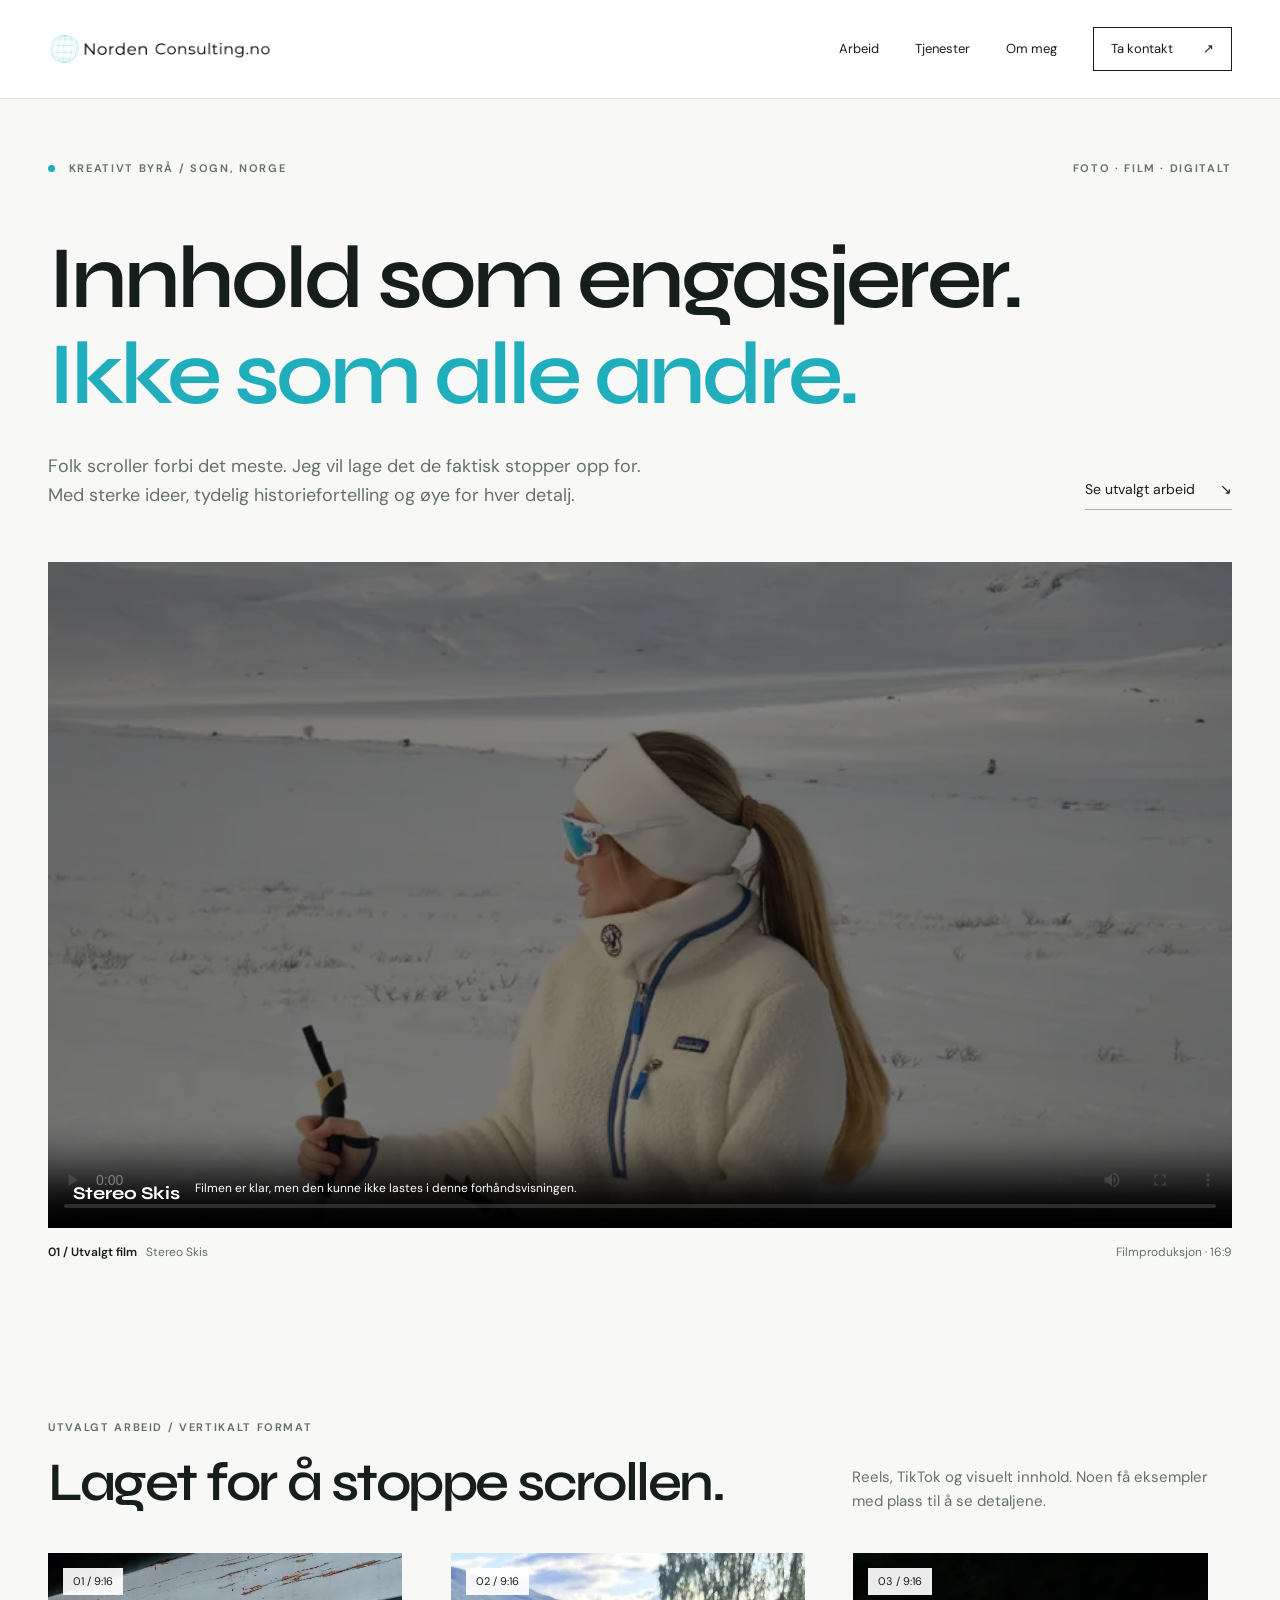
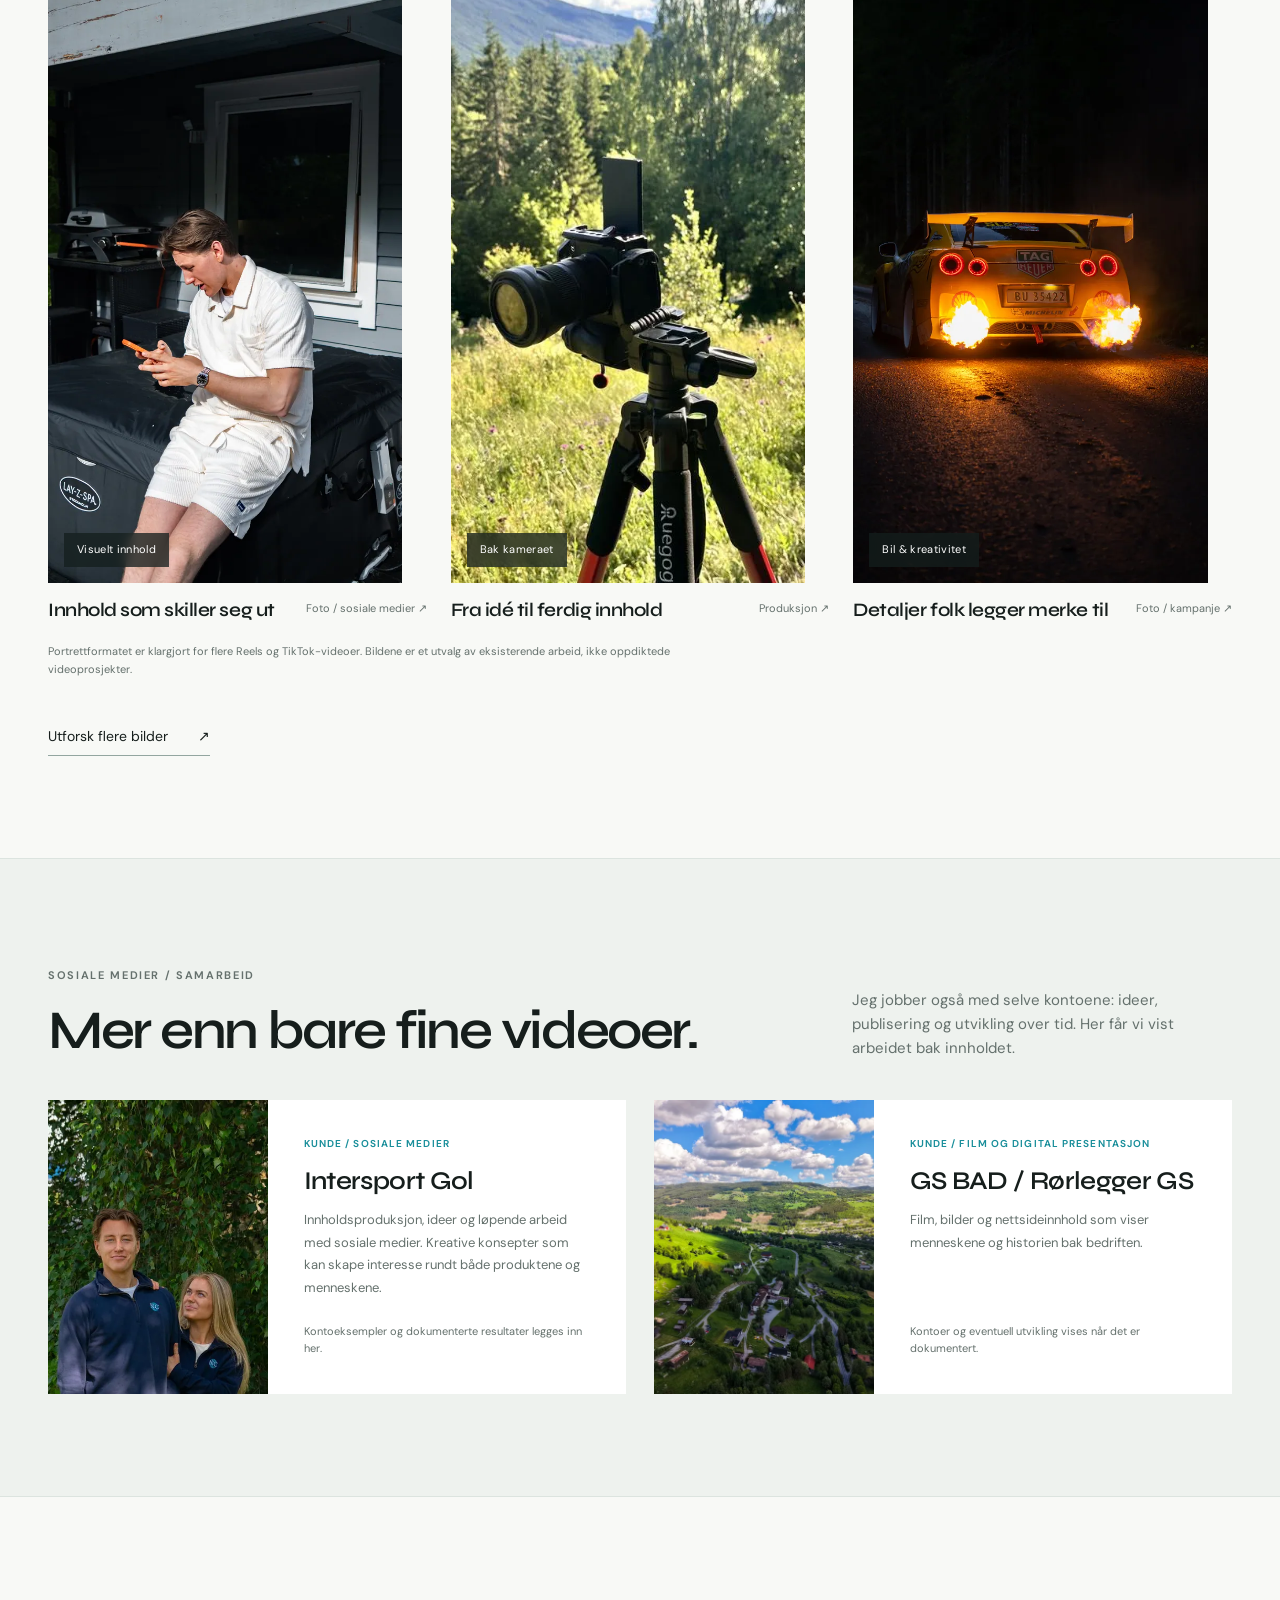
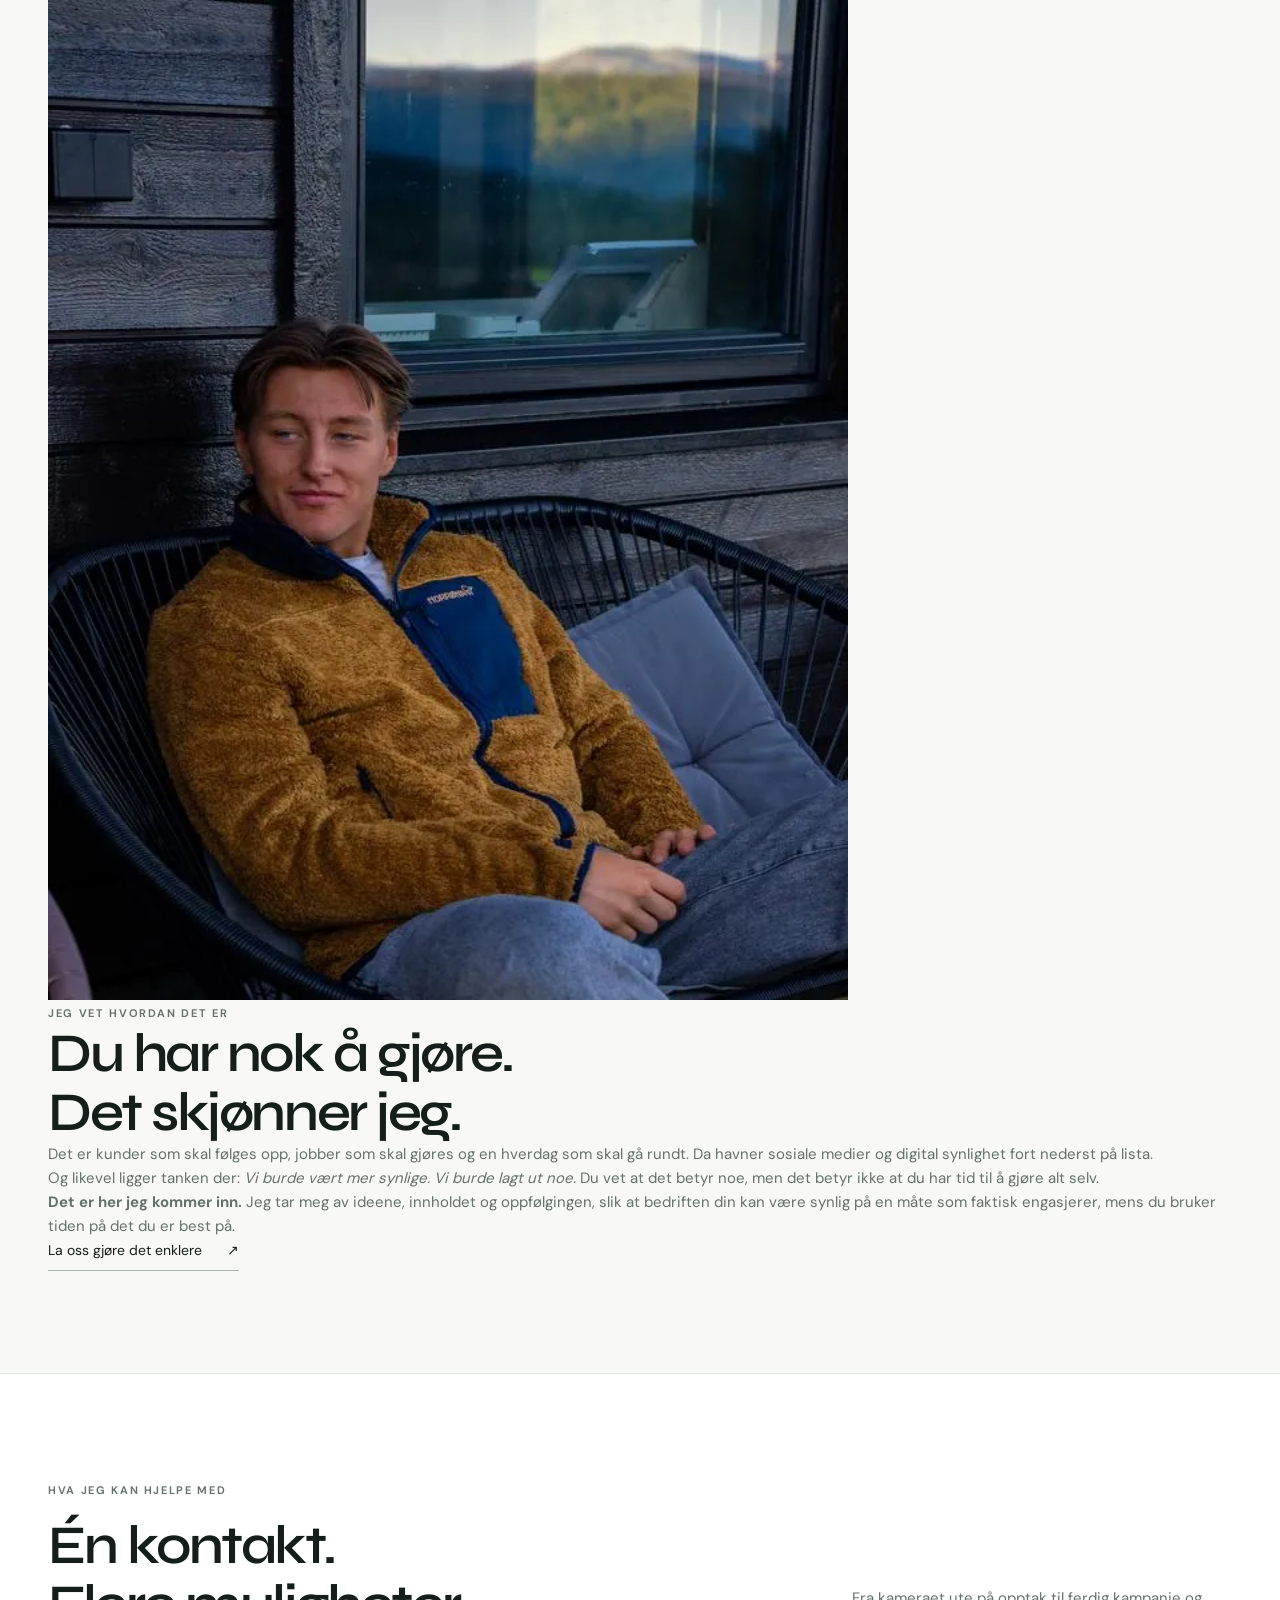
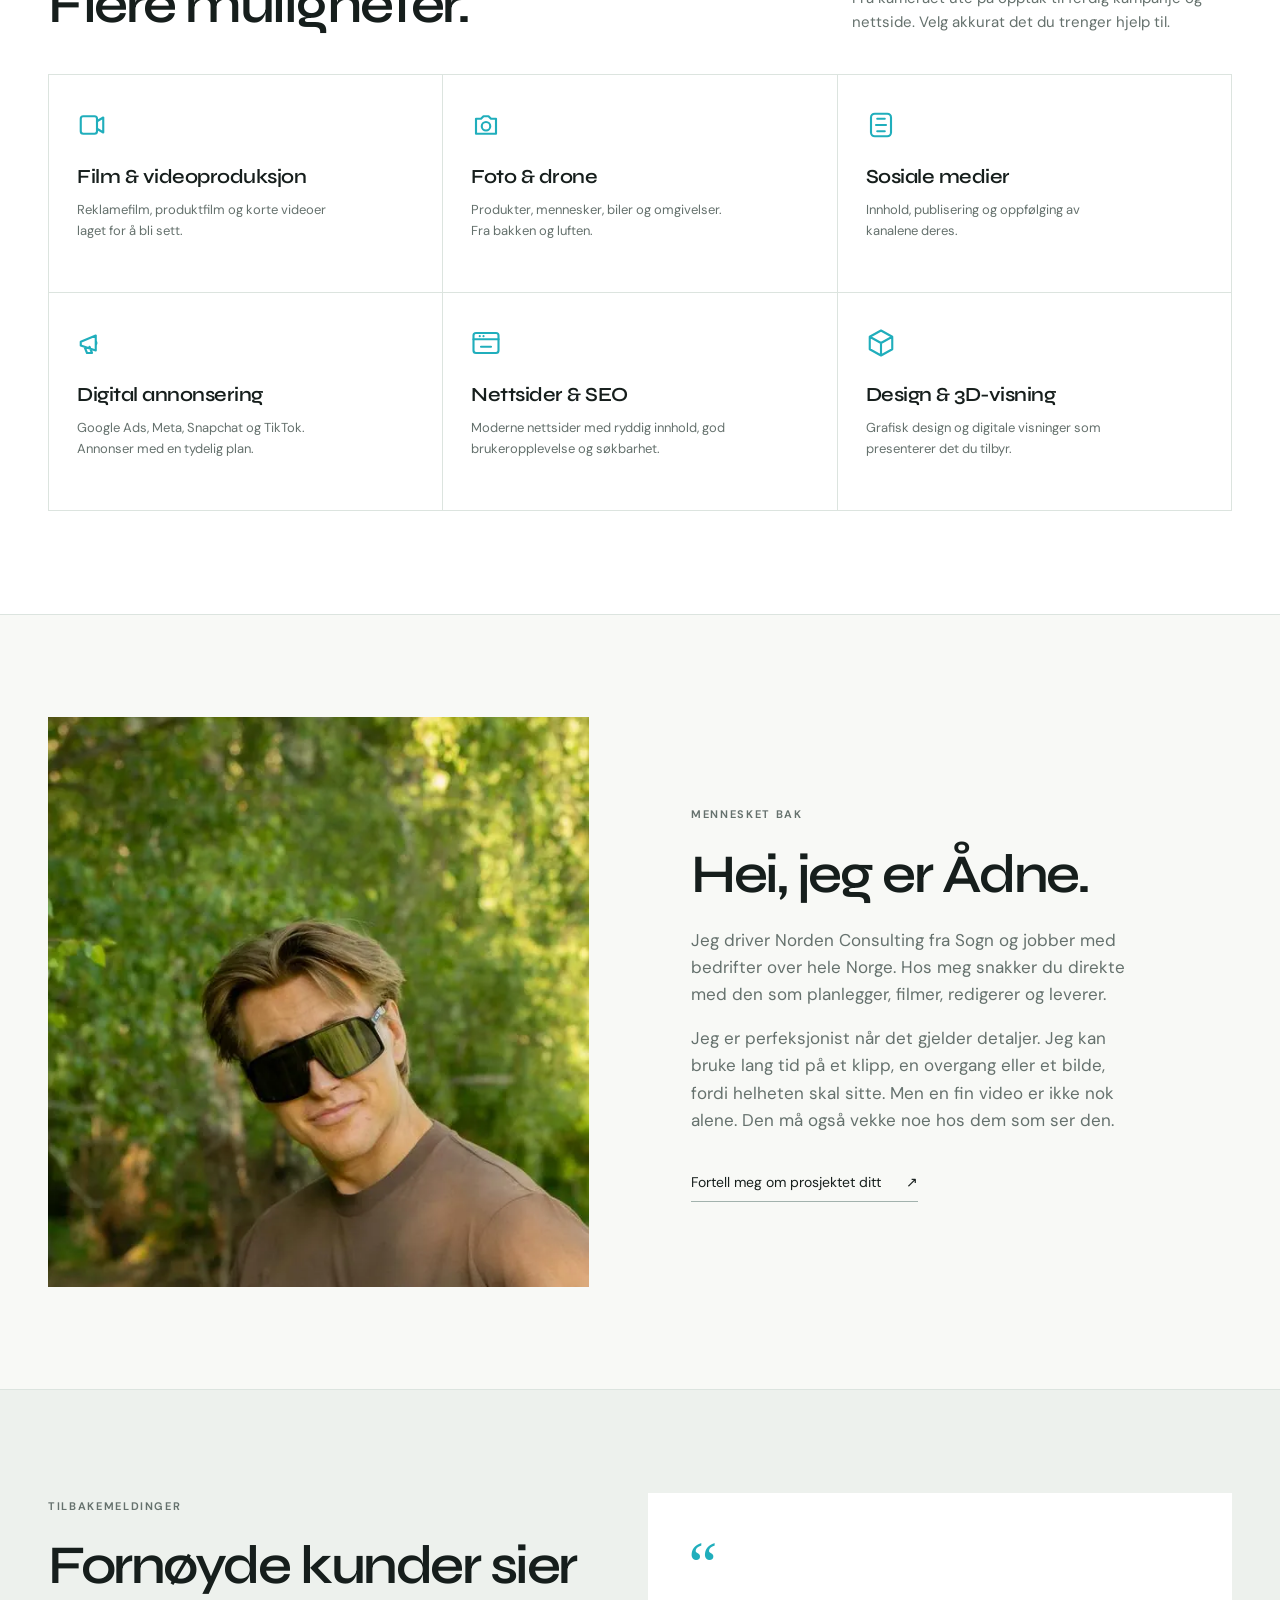
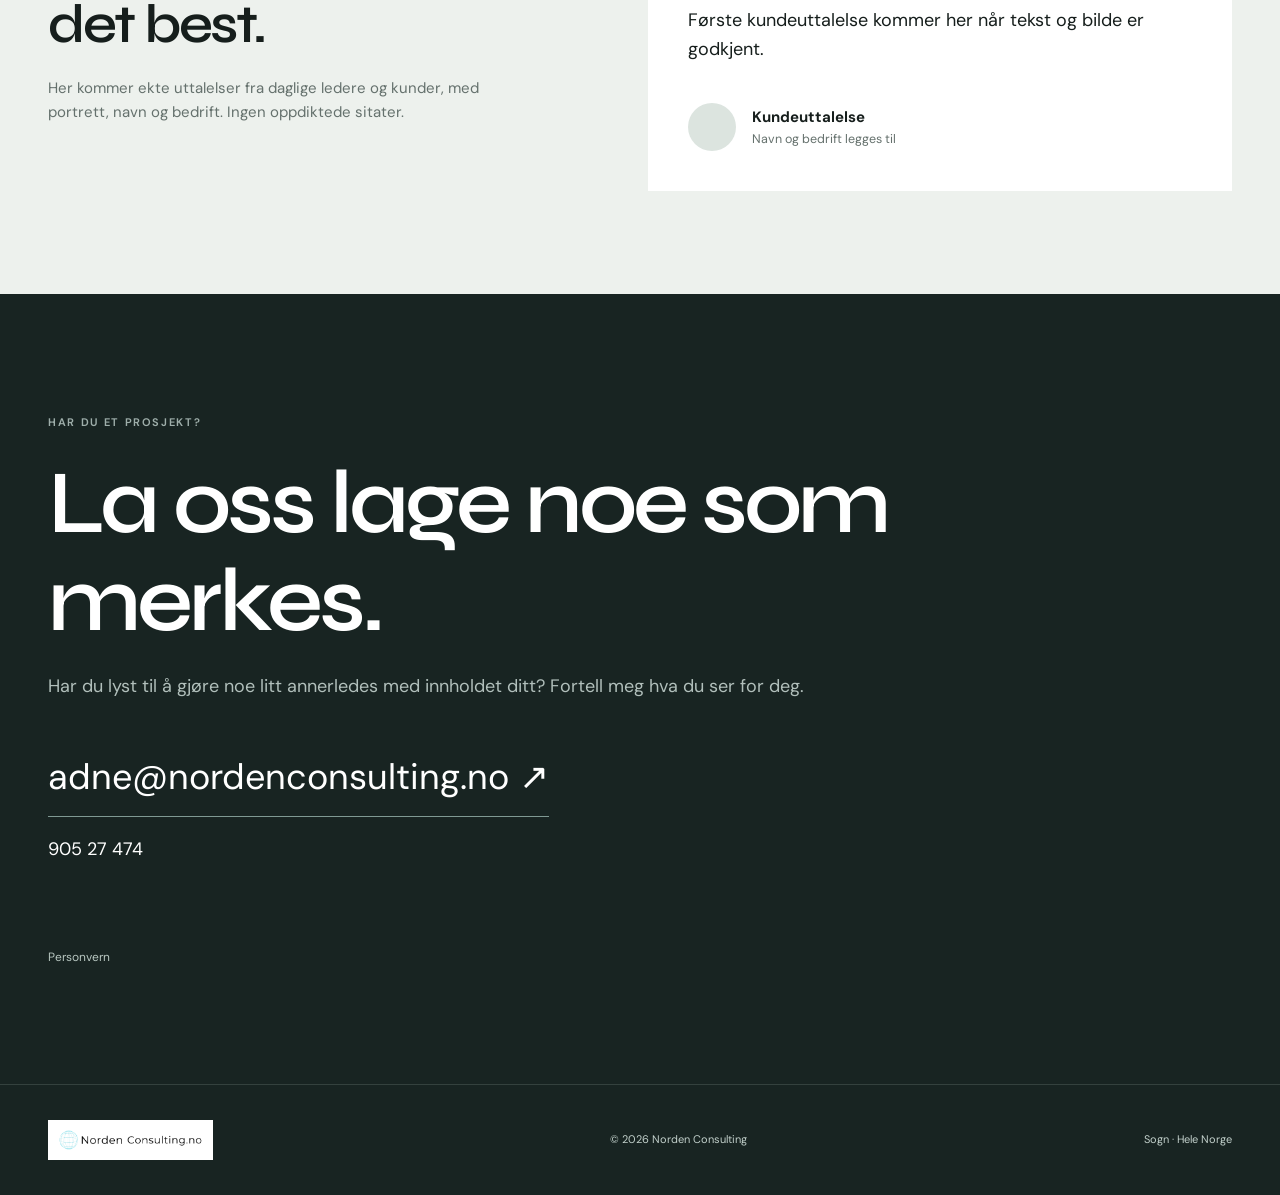
==== commit d3067073: "Add empathetic digital visibility story and vary portfolio imagery" ====
--- a/index.html
+++ b/index.html
@@ -33,7 +33,7 @@
 <div class="section-header"><div><span class="eyebrow">Utvalgt arbeid / vertikalt format</span><h2 id="work-title">Laget for å stoppe scrollen.</h2></div><p>Reels, TikTok og visuelt innhold. Noen få eksempler med plass til å se detaljene.</p></div>
 <div class="work-grid reels-grid">
 <a class="work-card" href="/arbeid/foto/#livsstil"><div class="media vertical-media"><img src="/assets/img/livsstil-dsc04286-dc16d.webp" alt="Livsstilsfoto fra kreativt innholdsarbeid" width="800" height="1200" loading="lazy"><span class="media-index">01 / 9:16</span><span class="media-tag">Visuelt innhold</span></div><div class="work-caption"><h3>Innhold som skiller seg ut</h3><span>Foto / sosiale medier <span aria-hidden="true">↗</span></span></div></a>
-<a class="work-card" href="/arbeid/foto/#bak-kamera"><div class="media vertical-media"><img src="/assets/img/bak-kamera-800.webp" alt="Ådne i arbeid bak kameraet" width="800" height="1000" loading="lazy"><span class="media-index">02 / 9:16</span><span class="media-tag">Bak kameraet</span></div><div class="work-caption"><h3>Fra idé til ferdig innhold</h3><span>Produksjon <span aria-hidden="true">↗</span></span></div></a>
+<a class="work-card" href="/arbeid/foto/#bak-kamera"><div class="media vertical-media"><img src="/assets/img/kamerautstyr-800.webp" alt="Kamera og utstyr brukt i innholdsproduksjon" width="800" height="1000" loading="lazy"><span class="media-index">02 / 9:16</span><span class="media-tag">Bak kameraet</span></div><div class="work-caption"><h3>Fra idé til ferdig innhold</h3><span>Produksjon <span aria-hidden="true">↗</span></span></div></a>
 <a class="work-card" href="/arbeid/foto/#bil"><div class="media vertical-media"><img src="/assets/img/bil-cover-800.webp" alt="Bil fotografert for visuelt innhold" width="800" height="600" loading="lazy"><span class="media-index">03 / 9:16</span><span class="media-tag">Bil & kreativitet</span></div><div class="work-caption"><h3>Detaljer folk legger merke til</h3><span>Foto / kampanje <span aria-hidden="true">↗</span></span></div></a>
 </div>
 <p class="work-disclaimer">Portrettformatet er klargjort for flere Reels og TikTok-videoer. Bildene er et utvalg av eksisterende arbeid, ikke oppdiktede videoprosjekter.</p>
@@ -42,10 +42,18 @@
 <section class="accounts-section" id="kontoer" aria-labelledby="accounts-title"><div class="wrap section">
 <div class="section-header"><div><span class="eyebrow">Sosiale medier / samarbeid</span><h2 id="accounts-title">Mer enn bare fine videoer.</h2></div><p>Jeg jobber også med selve kontoene: ideer, publisering og utvikling over tid. Her får vi vist arbeidet bak innholdet.</p></div>
 <div class="account-grid">
-<article class="account-card"><div class="account-art"><img src="/assets/img/foto-cover-800.webp" width="800" height="1200" loading="lazy" alt="Eksempelbilde fra foto- og innholdsproduksjon"></div><div class="account-copy"><span class="account-kicker">Kunde / sosiale medier</span><h3>Intersport Gol</h3><p>Innholdsproduksjon, ideer og løpende arbeid med sosiale medier. Kreative konsepter som kan skape interesse rundt både produktene og menneskene.</p><span class="account-foot">Kontoeksempler og dokumenterte resultater legges inn her.</span></div></article>
-<article class="account-card"><div class="account-art"><img src="/assets/img/bak-kamera-800.webp" width="800" height="1000" loading="lazy" alt="Bak kameraet under en produksjon"></div><div class="account-copy"><span class="account-kicker">Kunde / film og digital presentasjon</span><h3>GS BAD / Rørlegger GS</h3><p>Film, bilder og nettsideinnhold som viser menneskene og historien bak bedriften.</p><span class="account-foot">Kontoer og eventuell utvikling vises når det er dokumentert.</span></div></article>
+<article class="account-card"><div class="account-art"><img src="/assets/img/norden-gensere-800.webp" width="800" height="1000" loading="lazy" alt="Foto av bekledning og profilprodukter"></div><div class="account-copy"><span class="account-kicker">Kunde / sosiale medier</span><h3>Intersport Gol</h3><p>Innholdsproduksjon, ideer og løpende arbeid med sosiale medier. Kreative konsepter som kan skape interesse rundt både produktene og menneskene.</p><span class="account-foot">Kontoeksempler og dokumenterte resultater legges inn her.</span></div></article>
+<article class="account-card"><div class="account-art"><img src="/assets/img/drone-cover-800.webp" width="800" height="600" loading="lazy" alt="Dronebilde fra kreativt innholdsarbeid"></div><div class="account-copy"><span class="account-kicker">Kunde / film og digital presentasjon</span><h3>GS BAD / Rørlegger GS</h3><p>Film, bilder og nettsideinnhold som viser menneskene og historien bak bedriften.</p><span class="account-foot">Kontoer og eventuell utvikling vises når det er dokumentert.</span></div></article>
 </div>
 </div></section>
+<section class="time-story wrap section" id="synlighet" aria-labelledby="time-story-title">
+<div class="time-story-photo"><img src="/assets/img/adne-friluft-800.webp" width="800" height="1000" alt="Ådne ute på foto- og innholdsoppdrag" loading="lazy" decoding="async"></div>
+<div class="time-story-copy"><span class="eyebrow">Jeg vet hvordan det er</span><h2 id="time-story-title">Du har nok å gjøre.<br><span>Det skjønner jeg.</span></h2>
+<p>Det er kunder som skal følges opp, jobber som skal gjøres og en hverdag som skal gå rundt. Da havner sosiale medier og digital synlighet fort nederst på lista.</p>
+<p>Og likevel ligger tanken der: <em>Vi burde vært mer synlige. Vi burde lagt ut noe.</em> Du vet at det betyr noe, men det betyr ikke at du har tid til å gjøre alt selv.</p>
+<p><strong>Det er her jeg kommer inn.</strong> Jeg tar meg av ideene, innholdet og oppfølgingen, slik at bedriften din kan være synlig på en måte som faktisk engasjerer, mens du bruker tiden på det du er best på.</p>
+<a class="text-link" href="#kontakt">La oss gjøre det enklere <span aria-hidden="true">↗</span></a></div>
+</section>
 <section class="services-section" id="tjenester" aria-labelledby="services-title"><div class="wrap section">
 <div class="section-header"><div><span class="eyebrow">Hva jeg kan hjelpe med</span><h2 id="services-title">Én kontakt.<br>Flere muligheter.</h2></div><p>Fra kameraet ute på opptak til ferdig kampanje og nettside. Velg akkurat det du trenger hjelp til.</p></div>
 <div class="services-grid">
@@ -56,7 +64,7 @@
 <article class="service-card"><span class="service-icon" aria-hidden="true"><svg viewBox="0 0 24 24"><rect x="2" y="4" width="20" height="16" rx="2"/><path d="M2 9h20M7 6.5h.01M10 6.5h.01M8 15h8"/></svg></span><h3>Nettsider & SEO</h3><p>Moderne nettsider med ryddig innhold, god brukeropplevelse og søkbarhet.</p></article>
 <article class="service-card"><span class="service-icon" aria-hidden="true"><svg viewBox="0 0 24 24"><path d="m12 2 9 5v10l-9 5-9-5V7zM12 12l9-5M12 12 3 7M12 12v10"/></svg></span><h3>Design & 3D-visning</h3><p>Grafisk design og digitale visninger som presenterer det du tilbyr.</p></article>
 </div></div></section>
-<section class="about wrap section" id="om"><div class="about-photo"><img src="/assets/img/adne-bjella-800.webp" alt="Ådne Bjella, mannen bak Norden Consulting" width="800" height="1000" loading="lazy"></div><div class="about-copy"><span class="eyebrow">Mennesket bak</span><h2>Hei, jeg er Ådne.</h2><p>Jeg driver Norden Consulting fra Sogn og jobber med bedrifter over hele Norge. Hos meg snakker du direkte med den som planlegger, filmer, redigerer og leverer.</p><p>Jeg er perfeksjonist når det gjelder detaljer. Jeg kan bruke lang tid på et klipp, en overgang eller et bilde, fordi helheten skal sitte. Men en fin video er ikke nok alene. Den må også vekke noe hos dem som ser den.</p><a class="text-link" href="#kontakt">Fortell meg om prosjektet ditt <span aria-hidden="true">↗</span></a></div></section>
+<section class="about wrap section" id="om"><div class="about-photo"><img src="/assets/img/adne-portrett-800.webp" alt="Ådne Bjella, mannen bak Norden Consulting" width="800" height="1000" loading="lazy"></div><div class="about-copy"><span class="eyebrow">Mennesket bak</span><h2>Hei, jeg er Ådne.</h2><p>Jeg driver Norden Consulting fra Sogn og jobber med bedrifter over hele Norge. Hos meg snakker du direkte med den som planlegger, filmer, redigerer og leverer.</p><p>Jeg er perfeksjonist når det gjelder detaljer. Jeg kan bruke lang tid på et klipp, en overgang eller et bilde, fordi helheten skal sitte. Men en fin video er ikke nok alene. Den må også vekke noe hos dem som ser den.</p><a class="text-link" href="#kontakt">Fortell meg om prosjektet ditt <span aria-hidden="true">↗</span></a></div></section>
 <section class="reviews-section"><div class="wrap section review-wrap"><div><span class="eyebrow">Tilbakemeldinger</span><h2>Fornøyde kunder sier det best.</h2><p>Her kommer ekte uttalelser fra daglige ledere og kunder, med portrett, navn og bedrift. Ingen oppdiktede sitater.</p></div><div class="review-pending"><span class="quote-sign" aria-hidden="true">“</span><p>Første kundeuttalelse kommer her når tekst og bilde er godkjent.</p><div class="review-person"><span class="avatar" aria-hidden="true"></span><span><strong>Kundeuttalelse</strong><small>Navn og bedrift legges til</small></span></div></div></div></section>
 <section class="contact-section" id="kontakt"><div class="wrap contact-wrap"><span class="eyebrow">Har du et prosjekt?</span><h2>La oss lage noe som merkes.</h2><p>Har du lyst til å gjøre noe litt annerledes med innholdet ditt? Fortell meg hva du ser for deg.</p><div class="contact-links"><a href="mailto:adne@nordenconsulting.no" class="contact-main">adne@nordenconsulting.no <span aria-hidden="true">↗</span></a><a href="tel:+4790527474">905 27 474</a></div><a href="/personvern/" class="privacy">Personvern</a></div></section>
 </main>
--- a/css/site.css
+++ b/css/site.css
@@ -3,4 +3,25 @@
 *{box-sizing:border-box}html{scroll-behavior:smooth;scroll-padding-top:90px}body{margin:0;background:var(--bg);color:var(--ink);font:15px/1.6 DM,Arial,sans-serif;-webkit-font-smoothing:antialiased}img,video{max-width:100%;display:block}a{color:inherit;text-decoration:none}button{font:inherit}h1,h2,h3,p{margin:0}h1,h2,h3{font-family:Syne,Arial,sans-serif;line-height:1.09;letter-spacing:-.045em;font-weight:600}h1{font-size:clamp(49px,7.4vw,112px)}h2{font-size:clamp(33px,4.25vw,60px)}h3{font-size:20px;letter-spacing:-.025em}p{color:var(--muted)}.wrap{width:min(1330px,calc(100% - 96px));margin:auto}.skip{position:absolute;top:-70px;left:20px;background:var(--accent);padding:10px;z-index:30}.skip:focus{top:10px}.header{background:var(--paper);border-bottom:1px solid var(--line)}.header-inner{height:98px;display:flex;align-items:center;justify-content:space-between;gap:28px}.brand{display:flex;width:224px;align-items:center}.brand img{width:100%;height:auto;mix-blend-mode:multiply}.nav{display:flex;align-items:center;gap:36px;font-size:13px}.nav>a:not(.nav-contact):hover,.text-link:hover,.all-work:hover{color:#118996}.nav-contact{border:1px solid var(--ink);padding:11px 17px;display:flex;align-items:center;gap:30px}.nav-contact:hover{background:var(--ink);color:#fff}.intro{padding-top:61px;padding-bottom:50px}.intro-top,.intro-bottom,.film-caption{display:flex;justify-content:space-between;align-items:center;gap:22px}.eyebrow{font-size:11px;text-transform:uppercase;letter-spacing:.15em;color:var(--muted);font-weight:650}.status-dot{display:inline-block;background:var(--accent);width:7px;height:7px;border-radius:50%;margin-right:9px}.intro h1{max-width:1100px;margin:52px 0 30px}.intro h1 span{color:var(--accent)}.intro-bottom{margin-bottom:52px;align-items:end}.intro-bottom p{font-size:18px;line-height:1.6;max-width:490px}.text-link{display:inline-flex;gap:25px;align-items:center;border-bottom:1px solid #a2b2ad;padding-bottom:8px;white-space:nowrap;font-size:14px}.hero-film{position:relative;background:#171e1c url('/assets/img/foto-cover-800.webp') center 45%/cover no-repeat;aspect-ratio:16/9;overflow:hidden}.hero-film video{width:100%;height:100%;object-fit:cover;aspect-ratio:16/9}.hero-film video[data-unavailable=true]{filter:brightness(.5)}.hero-film-fallback{position:absolute;bottom:20px;left:25px;right:25px;color:#fff;font-size:12px;display:flex;gap:15px}.hero-film-fallback strong{font-family:Syne;font-size:18px}.hero-film-fallback[hidden]{display:none}.film-caption{font-size:12px;color:var(--muted);padding-top:15px}.film-caption b{color:var(--ink);font-weight:600}.section{padding-block:clamp(70px,8vw,120px)}.section-header{display:flex;justify-content:space-between;align-items:end;gap:40px;margin-bottom:40px}.section-header h2{margin-top:15px}.section-header p{max-width:380px}.work-grid{display:grid;grid-template-columns:1.15fr 1fr 1fr;gap:22px}.work-card{min-width:0}.media{position:relative;background:#dce2dd;overflow:hidden}.media img{width:100%;height:390px;object-fit:cover;transition:transform .35s}.work-card:hover img{transform:scale(1.035)}.work-card-large .media img{object-position:50% 25%}.media-index{position:absolute;top:15px;left:15px;font-size:11px;background:rgba(255,255,255,.92);padding:5px 10px}.work-caption{display:flex;align-items:start;justify-content:space-between;gap:10px;margin-top:17px}.work-caption h3{font-size:19px}.work-caption>span{font-size:11px;color:var(--muted);text-align:right}.all-work{display:inline-flex;gap:30px;margin-top:47px;font-size:14px;border-bottom:1px solid #93a6a0;padding-bottom:7px}.services-section{background:#fff;border-top:1px solid var(--line);border-bottom:1px solid var(--line)}.services-grid{display:grid;grid-template-columns:repeat(3,minmax(0,1fr));border-left:1px solid var(--line);border-top:1px solid var(--line)}.service-card{padding:35px 28px 42px;min-height:218px;border-right:1px solid var(--line);border-bottom:1px solid var(--line)}.service-icon{display:block;width:30px;height:30px;color:var(--accent);margin-bottom:26px}.service-icon svg{width:100%;height:100%;fill:none;stroke:currentColor;stroke-width:1.7;stroke-linecap:round;stroke-linejoin:round}.service-card h3{margin-bottom:12px}.service-card p{max-width:260px;font-size:13px}.about{display:grid;grid-template-columns:1fr 1fr;gap:clamp(35px,8vw,130px);align-items:center}.about-photo img{width:100%;max-height:570px;object-fit:cover;object-position:50% 38%}.about-copy h2{margin:20px 0 22px}.about-copy p{font-size:17px;margin-bottom:17px;max-width:440px}.about-copy .text-link{margin-top:20px}.reviews-section{background:#edf1ed;border-top:1px solid var(--line)}.review-wrap{display:grid;grid-template-columns:1fr 1.1fr;gap:70px;align-items:start}.review-wrap h2{margin:19px 0 22px}.review-wrap p{max-width:460px}.review-pending{background:#fff;padding:40px;min-height:285px}.quote-sign{display:block;font:65px/1 Georgia,serif;color:var(--accent)}.review-pending>p{font-size:18px;color:var(--ink);margin:8px 0 40px}.review-person{display:flex;gap:16px;align-items:center}.avatar{width:48px;height:48px;border-radius:50%;background:var(--line)}.review-person strong,.review-person small{display:block}.review-person small{color:var(--muted)}.contact-section{background:var(--dark);color:#fff;padding:clamp(80px,9vw,130px) 0}.contact-section .eyebrow{color:#9eaeaa}.contact-wrap h2{font-size:clamp(50px,7vw,100px);margin:22px 0}.contact-wrap>p{color:#b1bfbb;font-size:18px}.contact-links{display:flex;flex-direction:column;align-items:start;gap:18px;margin-top:47px}.contact-links a{font-size:18px}.contact-links .contact-main{font-size:clamp(20px,3vw,36px);border-bottom:1px solid #7f9993;padding-bottom:10px}.contact-links a:hover{color:#8ee2e9}.privacy{display:inline-block;font-size:12px;margin-top:85px;color:#b7c6c0}footer{background:var(--dark);border-top:1px solid #34413e;color:#c2d0cb}.footer-content{display:flex;justify-content:space-between;gap:30px;align-items:center;min-height:110px;font-size:11px}.footer-logo{display:block;width:165px;background:#fff;padding:10px}.footer-logo img{width:100%;height:auto}
 @media(max-width:900px){.wrap{width:calc(100% - 48px)}.nav{gap:22px}.intro{padding-top:40px}.work-grid{grid-template-columns:repeat(2,minmax(0,1fr))}.work-card-large{grid-column:1/-1}.work-card-large .media img{height:360px}.service-card{padding:30px 20px}.services-grid{grid-template-columns:repeat(2,1fr)}.review-wrap{gap:30px}}
 @media(max-width:600px){.wrap{width:calc(100% - 36px)}.header-inner{height:78px}.brand{width:156px}.nav{gap:13px;font-size:12px}.nav-about{display:none}.nav-contact{padding:9px 11px;gap:5px}.intro h1{font-size:clamp(42px,10vw,62px);margin:34px 0 20px}.intro-bottom,.section-header{display:block}.intro-bottom p{font-size:16px;margin-bottom:18px}.hidden-mobile{display:none}.hero-film{margin-inline:-18px}.film-caption{font-size:10px;align-items:start}.section{padding-block:64px}.section-header p{margin-top:17px}.work-grid{grid-template-columns:1fr;gap:30px}.work-card-large{grid-column:auto}.media img,.work-card-large .media img{height:340px}.services-grid{grid-template-columns:1fr}.service-card{min-height:auto;padding:25px 20px}.service-icon{margin-bottom:16px}.about,.review-wrap{grid-template-columns:1fr;gap:34px}.about-photo img{height:400px}.review-pending{padding:27px;min-height:230px}.footer-content{flex-wrap:wrap;padding:30px 0}.footer-logo{width:140px}}
-@media(prefers-reduced-motion:reduce){html{scroll-behavior:auto}.media img{transition:none}}+@media(prefers-reduced-motion:reduce){html{scroll-behavior:auto}.media img{transition:none}}
+
+/* V4: refined editorial work and social account showcases */
+.intro h1{font-size:clamp(46px,6.9vw,101px);max-width:1280px}
+.intro-bottom p{max-width:595px}
+.reels-grid{grid-template-columns:repeat(3,minmax(0,1fr));gap:24px}
+.vertical-media{aspect-ratio:9/16;max-height:630px}
+.vertical-media img{width:100%;height:100%;object-fit:cover;object-position:50% 35%}
+.media-tag{position:absolute;left:16px;bottom:16px;color:#fff;background:rgba(20,31,29,.76);backdrop-filter:blur(6px);padding:8px 13px;font-size:11px;letter-spacing:.03em}
+.work-disclaimer{font-size:11px;margin-top:23px;color:var(--muted);max-width:650px}
+.accounts-section{background:#eef2ee;border-top:1px solid var(--line);border-bottom:1px solid var(--line)}
+.account-grid{display:grid;grid-template-columns:repeat(2,minmax(0,1fr));gap:28px}
+.account-card{background:#fff;display:grid;grid-template-columns:38% 1fr;min-height:290px}
+.account-art{overflow:hidden;background:#e0e6e0}
+.account-art img{width:100%;height:100%;object-fit:cover}
+.account-copy{padding:clamp(22px,2.9vw,36px);display:flex;flex-direction:column;align-items:flex-start}
+.account-copy h3{font-size:clamp(22px,2vw,29px);margin:15px 0 14px}
+.account-copy p{font-size:13px;line-height:1.75}
+.account-kicker{font-size:10px;color:#198e9a;text-transform:uppercase;letter-spacing:.11em;font-weight:650}
+.account-foot{margin-top:auto;padding-top:23px;font-size:11px;color:var(--muted)}
+@media(max-width:900px){.reels-grid{grid-template-columns:repeat(3,minmax(0,1fr));gap:12px}.vertical-media{max-height:none}.account-card{grid-template-columns:1fr}.account-art{height:205px}.account-grid{gap:16px}}
+@media(max-width:600px){.intro h1{font-size:clamp(38px,9.3vw,60px);letter-spacing:-.055em}.reels-grid{display:flex;overflow-x:auto;scroll-snap-type:x mandatory;gap:14px;padding-bottom:10px;margin-right:-18px;scrollbar-width:thin}.reels-grid .work-card{flex:0 0 min(75vw,290px);scroll-snap-align:start}.vertical-media{max-height:none}.account-grid{grid-template-columns:1fr}.account-card{grid-template-columns:37% 1fr;min-height:240px}.account-art{height:auto}.account-copy{padding:20px}.account-copy h3{font-size:20px;margin:8px 0}.account-copy p{font-size:12px}.account-foot{font-size:10px;padding-top:15px}}
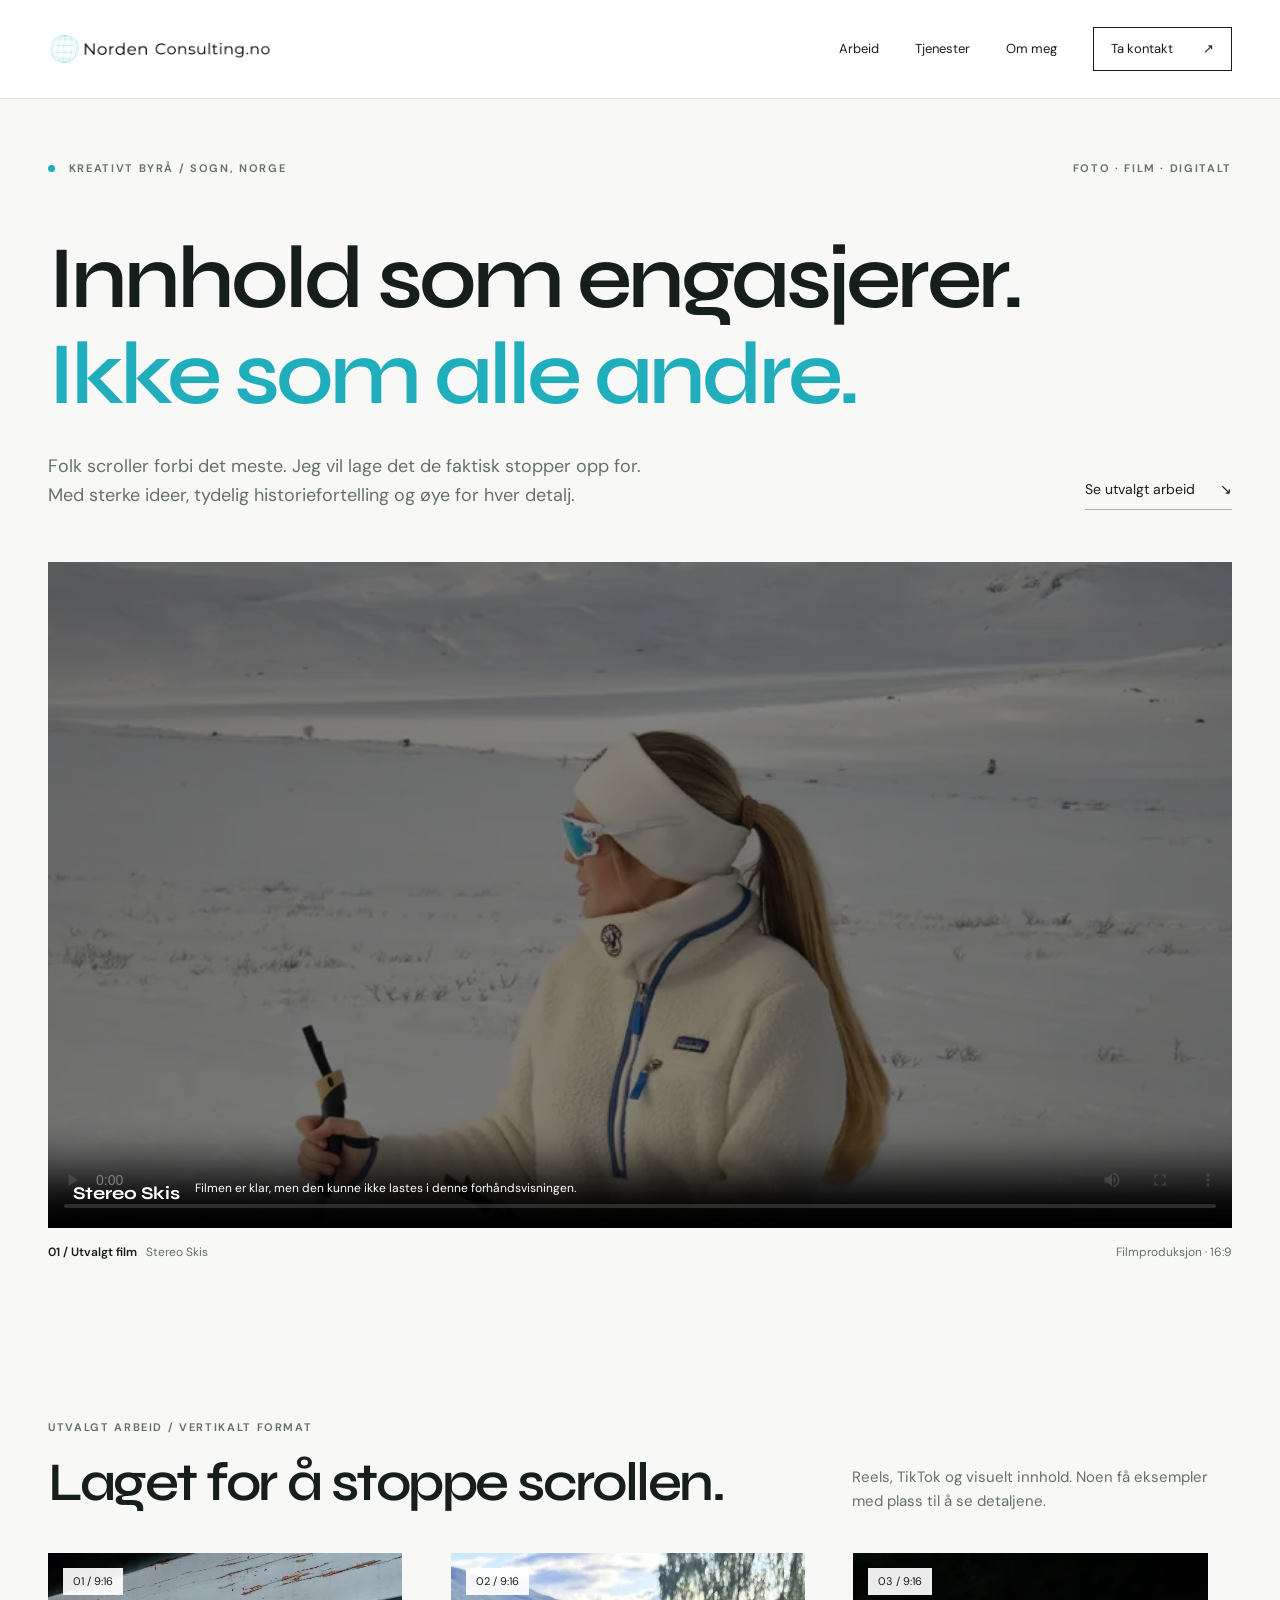
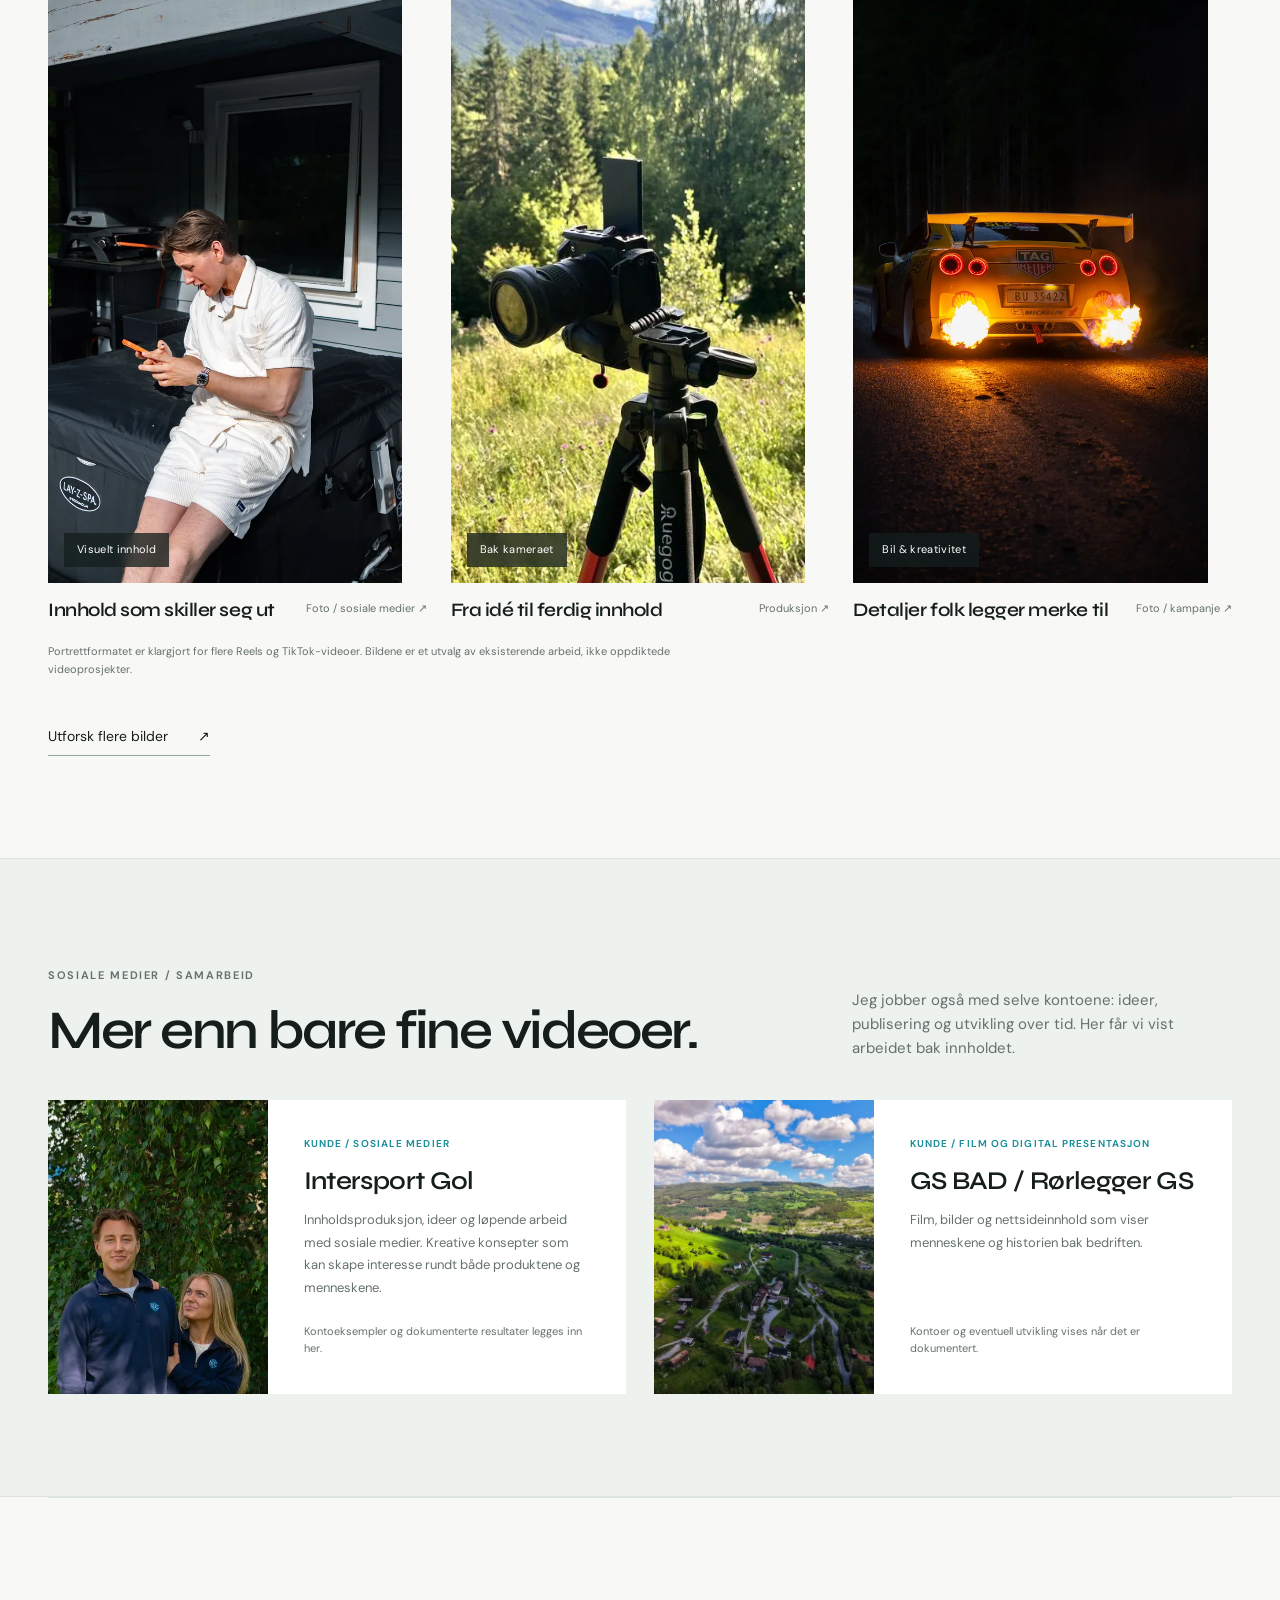
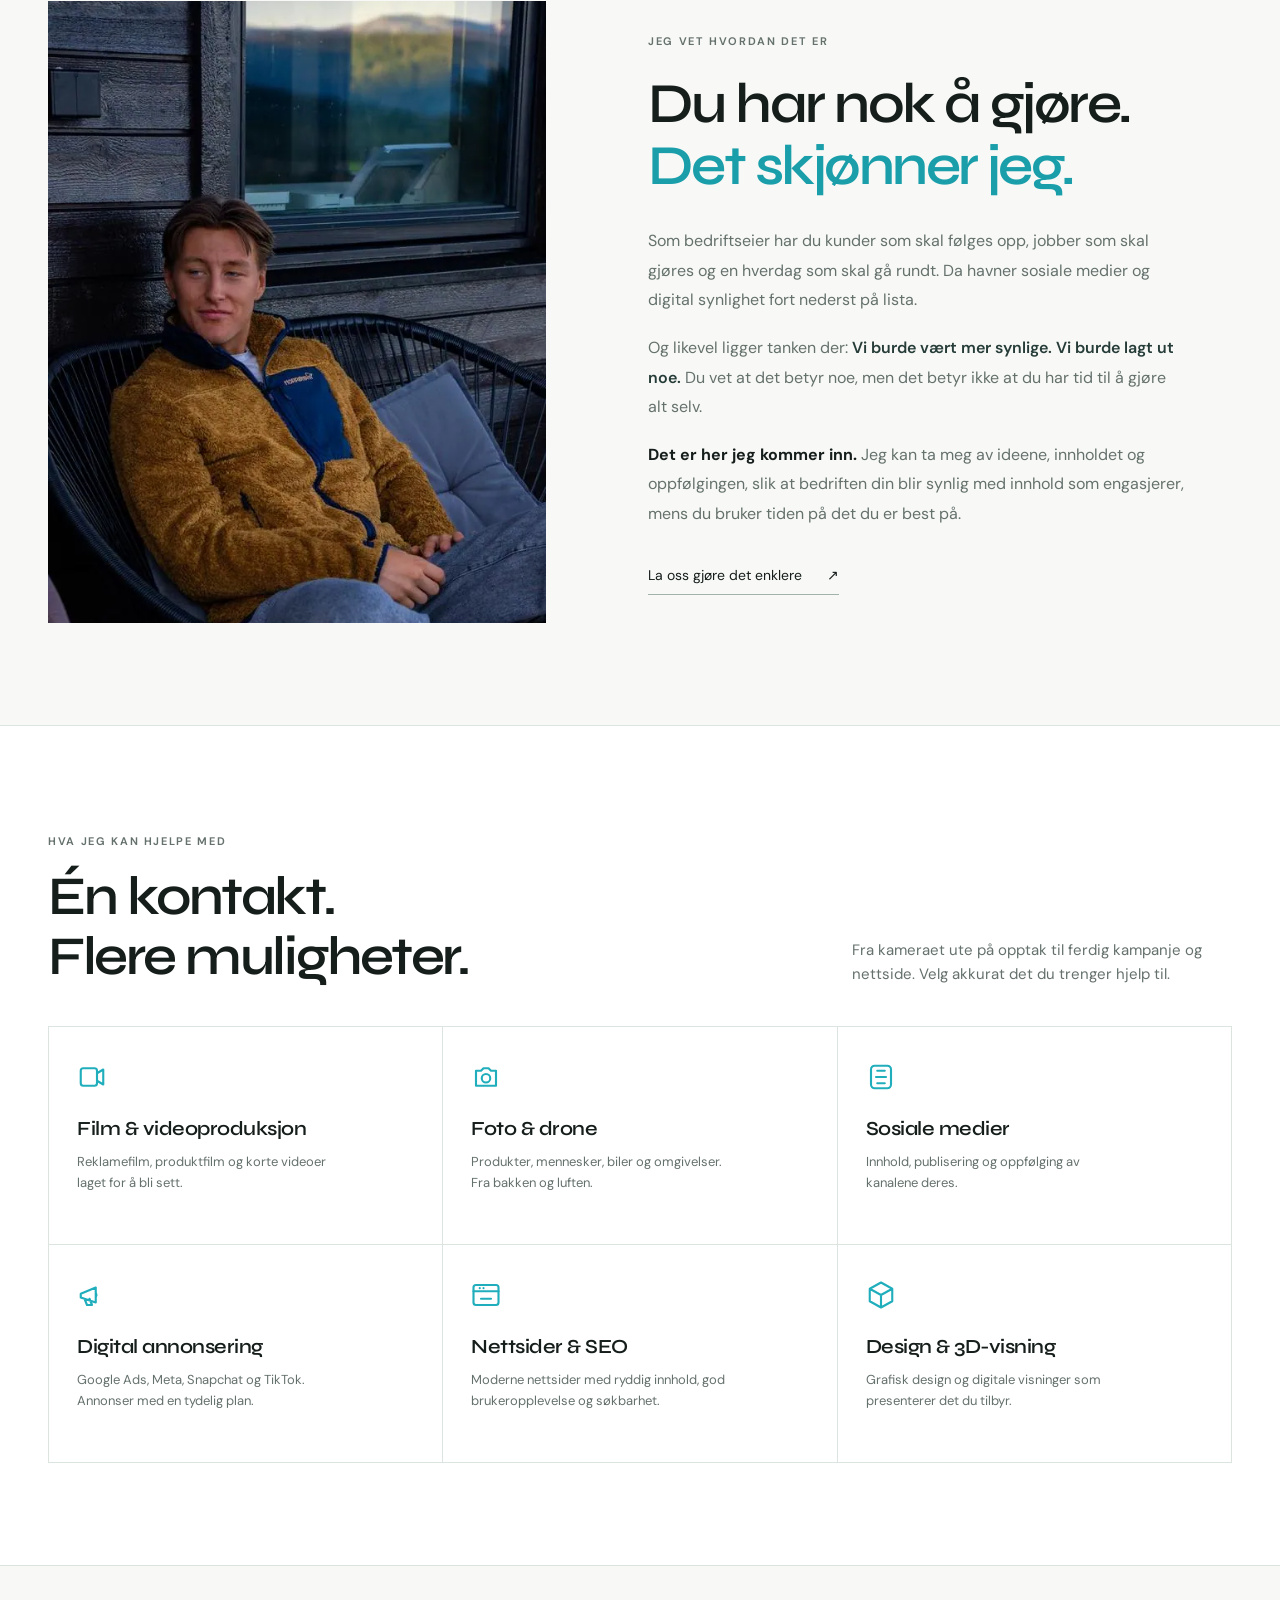
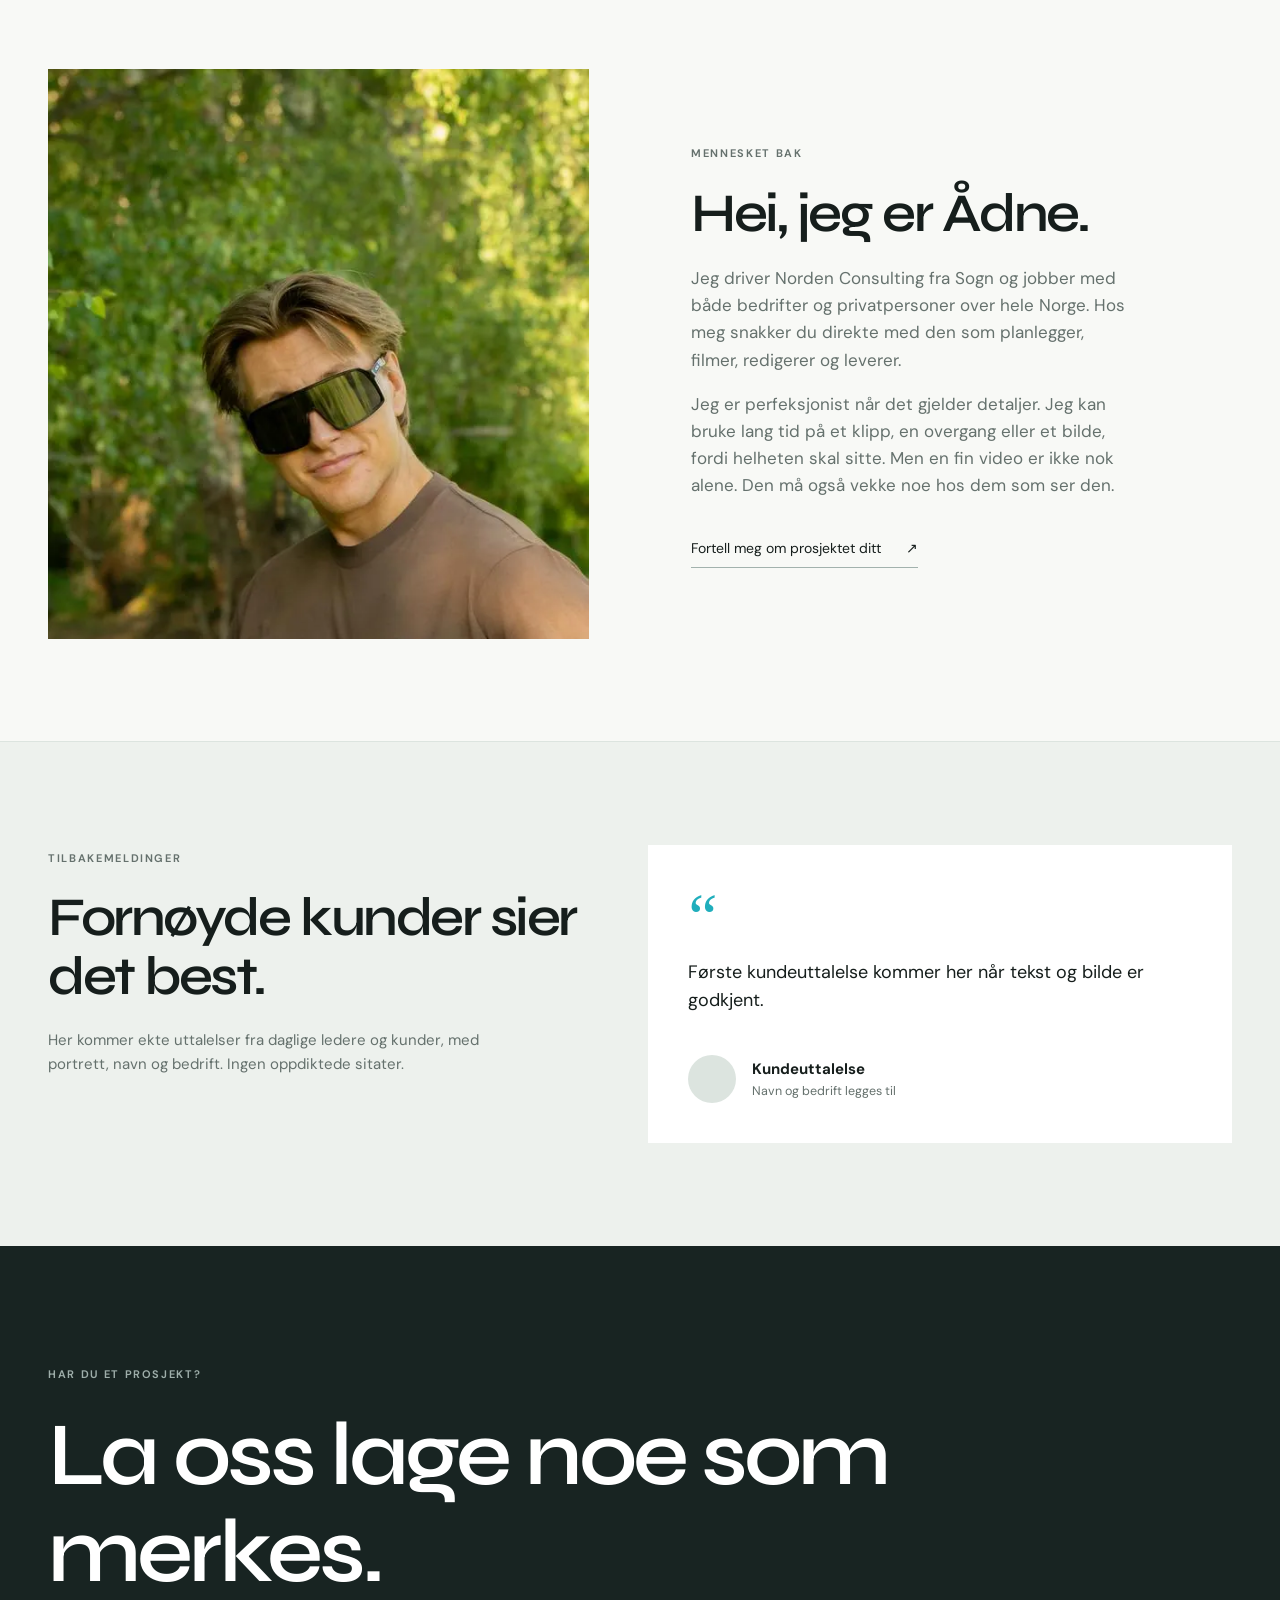
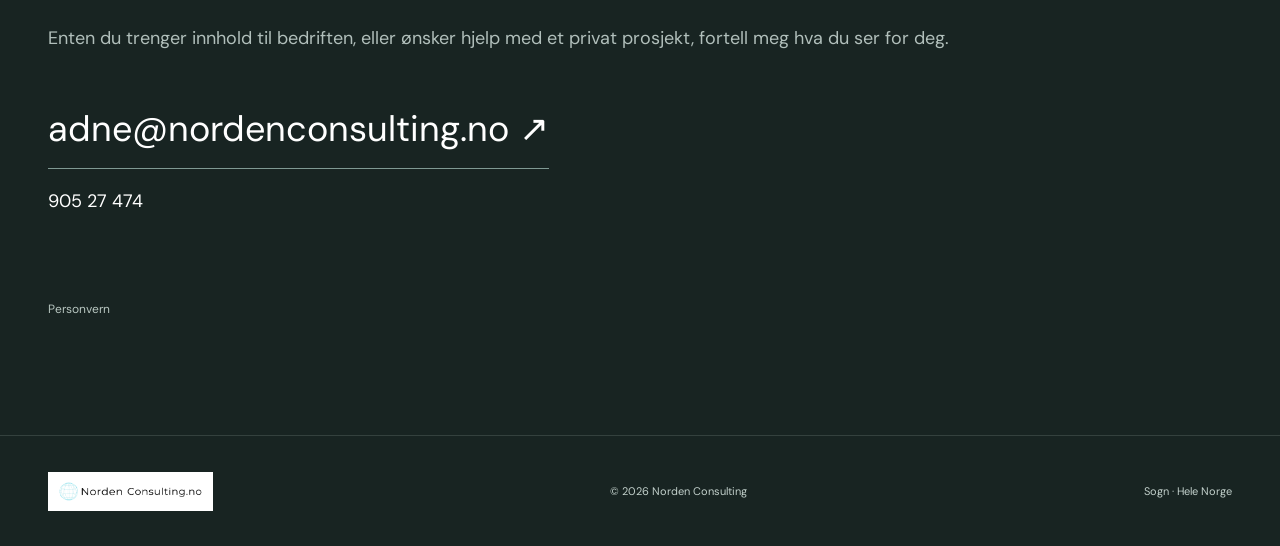
==== commit 8bc4a68d: "Clarify services for businesses and private clients" ====
--- a/index.html
+++ b/index.html
@@ -5,7 +5,7 @@
 <meta name="robots" content="noindex,nofollow">
 <meta name="theme-color" content="#f8f9f6">
 <title>Norden Consulting | Film, foto og markedsføring</title>
-<meta name="description" content="Norden Consulting skaper film, foto, sosiale medier, annonsering, nettsider og visuelt innhold for bedrifter i Sogn og hele Norge.">
+<meta name="description" content="Norden Consulting lager film, foto, sosiale medier, annonsering og nettsider for bedrifter og privatpersoner i Sogn og hele Norge.">
 <link rel="icon" href="/assets/img/favicon.png"><link rel="apple-touch-icon" href="/assets/img/apple-touch-icon.png">
 <link rel="preload" href="/assets/fonts/dm-sans.woff2" as="font" type="font/woff2" crossorigin>
 <link rel="stylesheet" href="/css/site.css">
@@ -49,9 +49,9 @@
 <section class="time-story wrap section" id="synlighet" aria-labelledby="time-story-title">
 <div class="time-story-photo"><img src="/assets/img/adne-friluft-800.webp" width="800" height="1000" alt="Ådne ute på foto- og innholdsoppdrag" loading="lazy" decoding="async"></div>
 <div class="time-story-copy"><span class="eyebrow">Jeg vet hvordan det er</span><h2 id="time-story-title">Du har nok å gjøre.<br><span>Det skjønner jeg.</span></h2>
-<p>Det er kunder som skal følges opp, jobber som skal gjøres og en hverdag som skal gå rundt. Da havner sosiale medier og digital synlighet fort nederst på lista.</p>
+<p>Som bedriftseier har du kunder som skal følges opp, jobber som skal gjøres og en hverdag som skal gå rundt. Da havner sosiale medier og digital synlighet fort nederst på lista.</p>
 <p>Og likevel ligger tanken der: <em>Vi burde vært mer synlige. Vi burde lagt ut noe.</em> Du vet at det betyr noe, men det betyr ikke at du har tid til å gjøre alt selv.</p>
-<p><strong>Det er her jeg kommer inn.</strong> Jeg tar meg av ideene, innholdet og oppfølgingen, slik at bedriften din kan være synlig på en måte som faktisk engasjerer, mens du bruker tiden på det du er best på.</p>
+<p><strong>Det er her jeg kommer inn.</strong> Jeg kan ta meg av ideene, innholdet og oppfølgingen, slik at bedriften din blir synlig med innhold som engasjerer, mens du bruker tiden på det du er best på.</p>
 <a class="text-link" href="#kontakt">La oss gjøre det enklere <span aria-hidden="true">↗</span></a></div>
 </section>
 <section class="services-section" id="tjenester" aria-labelledby="services-title"><div class="wrap section">
@@ -64,9 +64,9 @@
 <article class="service-card"><span class="service-icon" aria-hidden="true"><svg viewBox="0 0 24 24"><rect x="2" y="4" width="20" height="16" rx="2"/><path d="M2 9h20M7 6.5h.01M10 6.5h.01M8 15h8"/></svg></span><h3>Nettsider & SEO</h3><p>Moderne nettsider med ryddig innhold, god brukeropplevelse og søkbarhet.</p></article>
 <article class="service-card"><span class="service-icon" aria-hidden="true"><svg viewBox="0 0 24 24"><path d="m12 2 9 5v10l-9 5-9-5V7zM12 12l9-5M12 12 3 7M12 12v10"/></svg></span><h3>Design & 3D-visning</h3><p>Grafisk design og digitale visninger som presenterer det du tilbyr.</p></article>
 </div></div></section>
-<section class="about wrap section" id="om"><div class="about-photo"><img src="/assets/img/adne-portrett-800.webp" alt="Ådne Bjella, mannen bak Norden Consulting" width="800" height="1000" loading="lazy"></div><div class="about-copy"><span class="eyebrow">Mennesket bak</span><h2>Hei, jeg er Ådne.</h2><p>Jeg driver Norden Consulting fra Sogn og jobber med bedrifter over hele Norge. Hos meg snakker du direkte med den som planlegger, filmer, redigerer og leverer.</p><p>Jeg er perfeksjonist når det gjelder detaljer. Jeg kan bruke lang tid på et klipp, en overgang eller et bilde, fordi helheten skal sitte. Men en fin video er ikke nok alene. Den må også vekke noe hos dem som ser den.</p><a class="text-link" href="#kontakt">Fortell meg om prosjektet ditt <span aria-hidden="true">↗</span></a></div></section>
+<section class="about wrap section" id="om"><div class="about-photo"><img src="/assets/img/adne-portrett-800.webp" alt="Ådne Bjella, mannen bak Norden Consulting" width="800" height="1000" loading="lazy"></div><div class="about-copy"><span class="eyebrow">Mennesket bak</span><h2>Hei, jeg er Ådne.</h2><p>Jeg driver Norden Consulting fra Sogn og jobber med både bedrifter og privatpersoner over hele Norge. Hos meg snakker du direkte med den som planlegger, filmer, redigerer og leverer.</p><p>Jeg er perfeksjonist når det gjelder detaljer. Jeg kan bruke lang tid på et klipp, en overgang eller et bilde, fordi helheten skal sitte. Men en fin video er ikke nok alene. Den må også vekke noe hos dem som ser den.</p><a class="text-link" href="#kontakt">Fortell meg om prosjektet ditt <span aria-hidden="true">↗</span></a></div></section>
 <section class="reviews-section"><div class="wrap section review-wrap"><div><span class="eyebrow">Tilbakemeldinger</span><h2>Fornøyde kunder sier det best.</h2><p>Her kommer ekte uttalelser fra daglige ledere og kunder, med portrett, navn og bedrift. Ingen oppdiktede sitater.</p></div><div class="review-pending"><span class="quote-sign" aria-hidden="true">“</span><p>Første kundeuttalelse kommer her når tekst og bilde er godkjent.</p><div class="review-person"><span class="avatar" aria-hidden="true"></span><span><strong>Kundeuttalelse</strong><small>Navn og bedrift legges til</small></span></div></div></div></section>
-<section class="contact-section" id="kontakt"><div class="wrap contact-wrap"><span class="eyebrow">Har du et prosjekt?</span><h2>La oss lage noe som merkes.</h2><p>Har du lyst til å gjøre noe litt annerledes med innholdet ditt? Fortell meg hva du ser for deg.</p><div class="contact-links"><a href="mailto:adne@nordenconsulting.no" class="contact-main">adne@nordenconsulting.no <span aria-hidden="true">↗</span></a><a href="tel:+4790527474">905 27 474</a></div><a href="/personvern/" class="privacy">Personvern</a></div></section>
+<section class="contact-section" id="kontakt"><div class="wrap contact-wrap"><span class="eyebrow">Har du et prosjekt?</span><h2>La oss lage noe som merkes.</h2><p>Enten du trenger innhold til bedriften, eller ønsker hjelp med et privat prosjekt, fortell meg hva du ser for deg.</p><div class="contact-links"><a href="mailto:adne@nordenconsulting.no" class="contact-main">adne@nordenconsulting.no <span aria-hidden="true">↗</span></a><a href="tel:+4790527474">905 27 474</a></div><a href="/personvern/" class="privacy">Personvern</a></div></section>
 </main>
 <footer><div class="wrap footer-content"><a class="footer-logo" href="/"><img src="/assets/img/norden-logo.webp" width="960" height="132" alt="Norden Consulting"></a><span>© 2026 Norden Consulting</span><span>Sogn · Hele Norge</span></div></footer>
 <script>
--- a/css/site.css
+++ b/css/site.css
@@ -25,3 +25,16 @@
 .account-foot{margin-top:auto;padding-top:23px;font-size:11px;color:var(--muted)}
 @media(max-width:900px){.reels-grid{grid-template-columns:repeat(3,minmax(0,1fr));gap:12px}.vertical-media{max-height:none}.account-card{grid-template-columns:1fr}.account-art{height:205px}.account-grid{gap:16px}}
 @media(max-width:600px){.intro h1{font-size:clamp(38px,9.3vw,60px);letter-spacing:-.055em}.reels-grid{display:flex;overflow-x:auto;scroll-snap-type:x mandatory;gap:14px;padding-bottom:10px;margin-right:-18px;scrollbar-width:thin}.reels-grid .work-card{flex:0 0 min(75vw,290px);scroll-snap-align:start}.vertical-media{max-height:none}.account-grid{grid-template-columns:1fr}.account-card{grid-template-columns:37% 1fr;min-height:240px}.account-art{height:auto}.account-copy{padding:20px}.account-copy h3{font-size:20px;margin:8px 0}.account-copy p{font-size:12px}.account-foot{font-size:10px;padding-top:15px}}
+
+/* Human, practical introduction to the value of ongoing visibility */
+.time-story{display:grid;grid-template-columns:.92fr 1.08fr;gap:clamp(45px,8vw,120px);align-items:center;border-top:1px solid var(--line)}
+.time-story-photo{overflow:hidden;background:#e3e9e4;max-height:630px}
+.time-story-photo img{width:100%;height:100%;aspect-ratio:4/5;object-fit:cover;object-position:50% 40%}
+.time-story-copy h2{margin:21px 0 30px;font-size:clamp(36px,4.4vw,63px)}
+.time-story-copy h2 span{color:#199eaa}
+.time-story-copy p{max-width:540px;font-size:16px;line-height:1.85;margin-bottom:18px}
+.time-story-copy strong{color:var(--ink);font-weight:700}
+.time-story-copy em{color:#263c38;font-weight:600;font-style:normal}
+.time-story-copy .text-link{margin-top:17px}
+@media(max-width:900px){.time-story{gap:35px;grid-template-columns:.88fr 1.12fr}.time-story-copy p{font-size:14px;line-height:1.75}}
+@media(max-width:600px){.time-story{grid-template-columns:1fr;gap:32px}.time-story-photo{max-height:350px}.time-story-photo img{height:350px;aspect-ratio:auto;object-position:center 42%}.time-story-copy h2{font-size:clamp(33px,8.5vw,47px)}}
